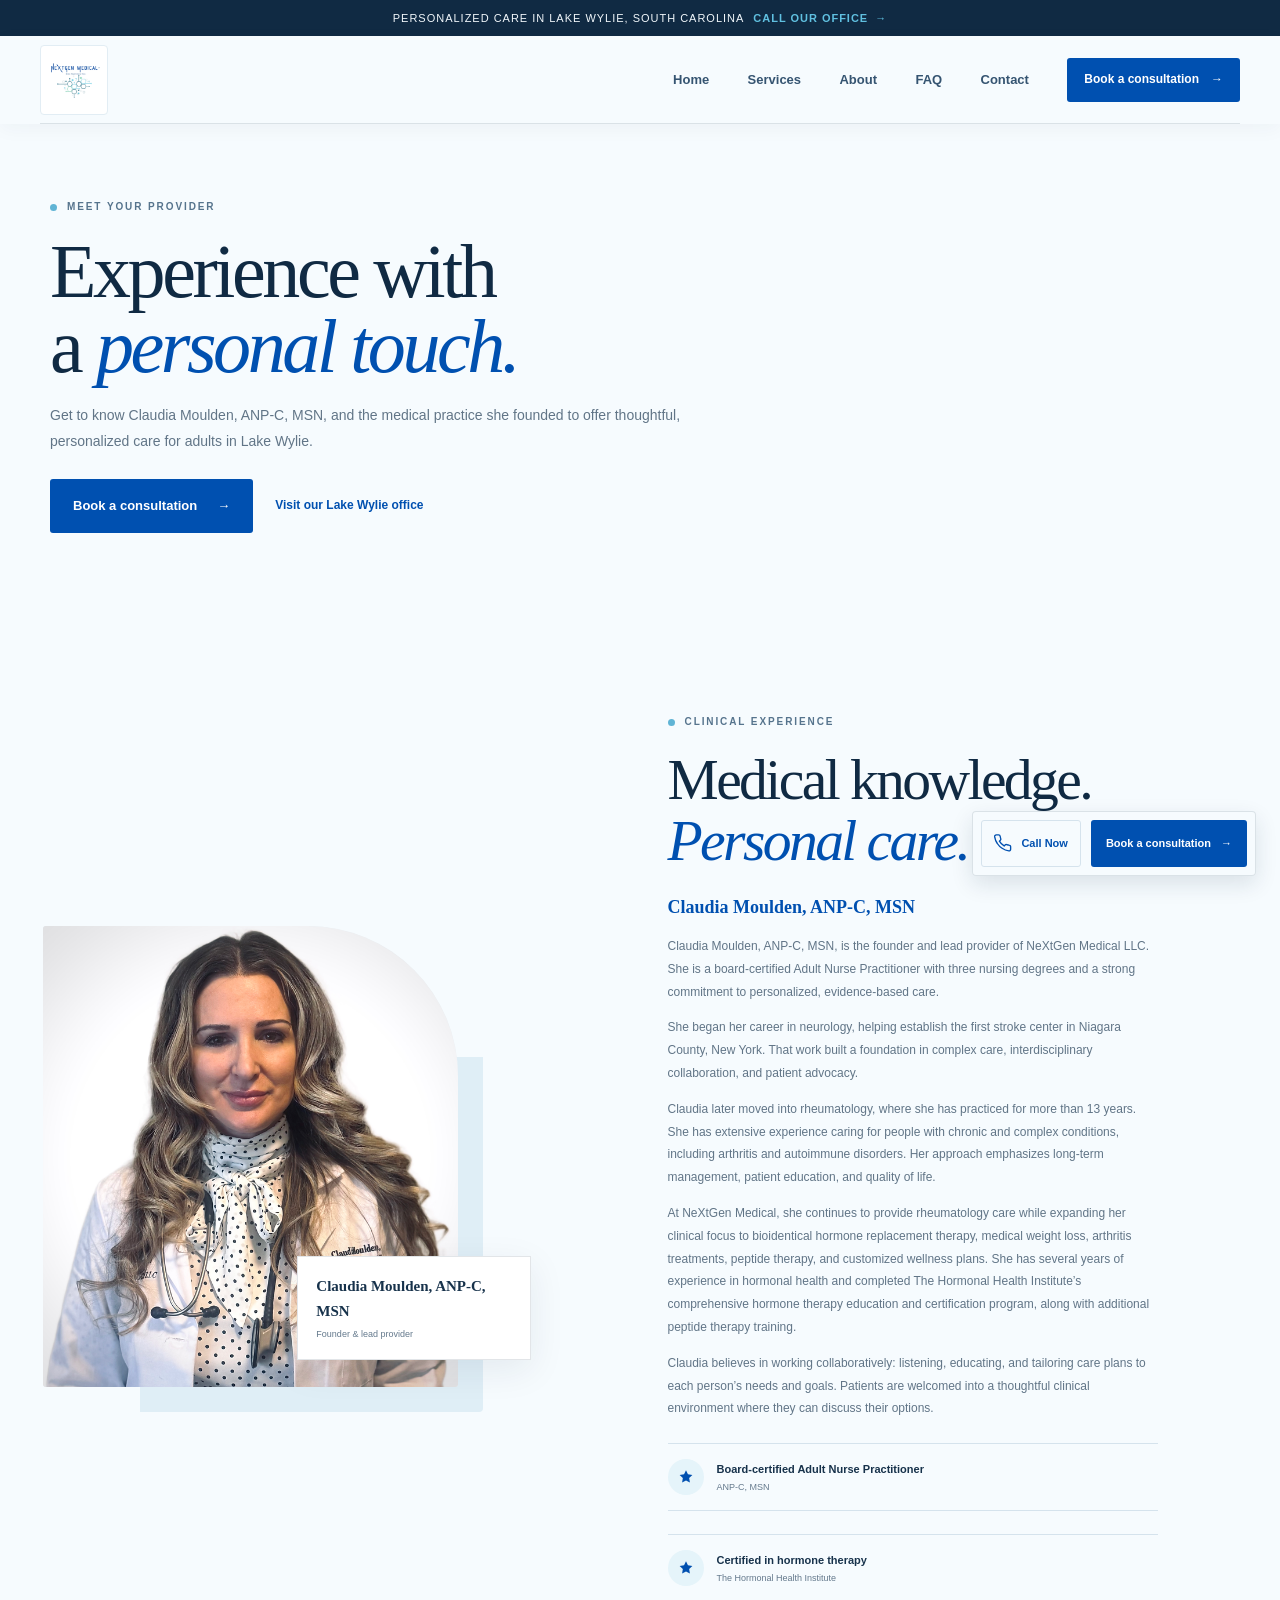
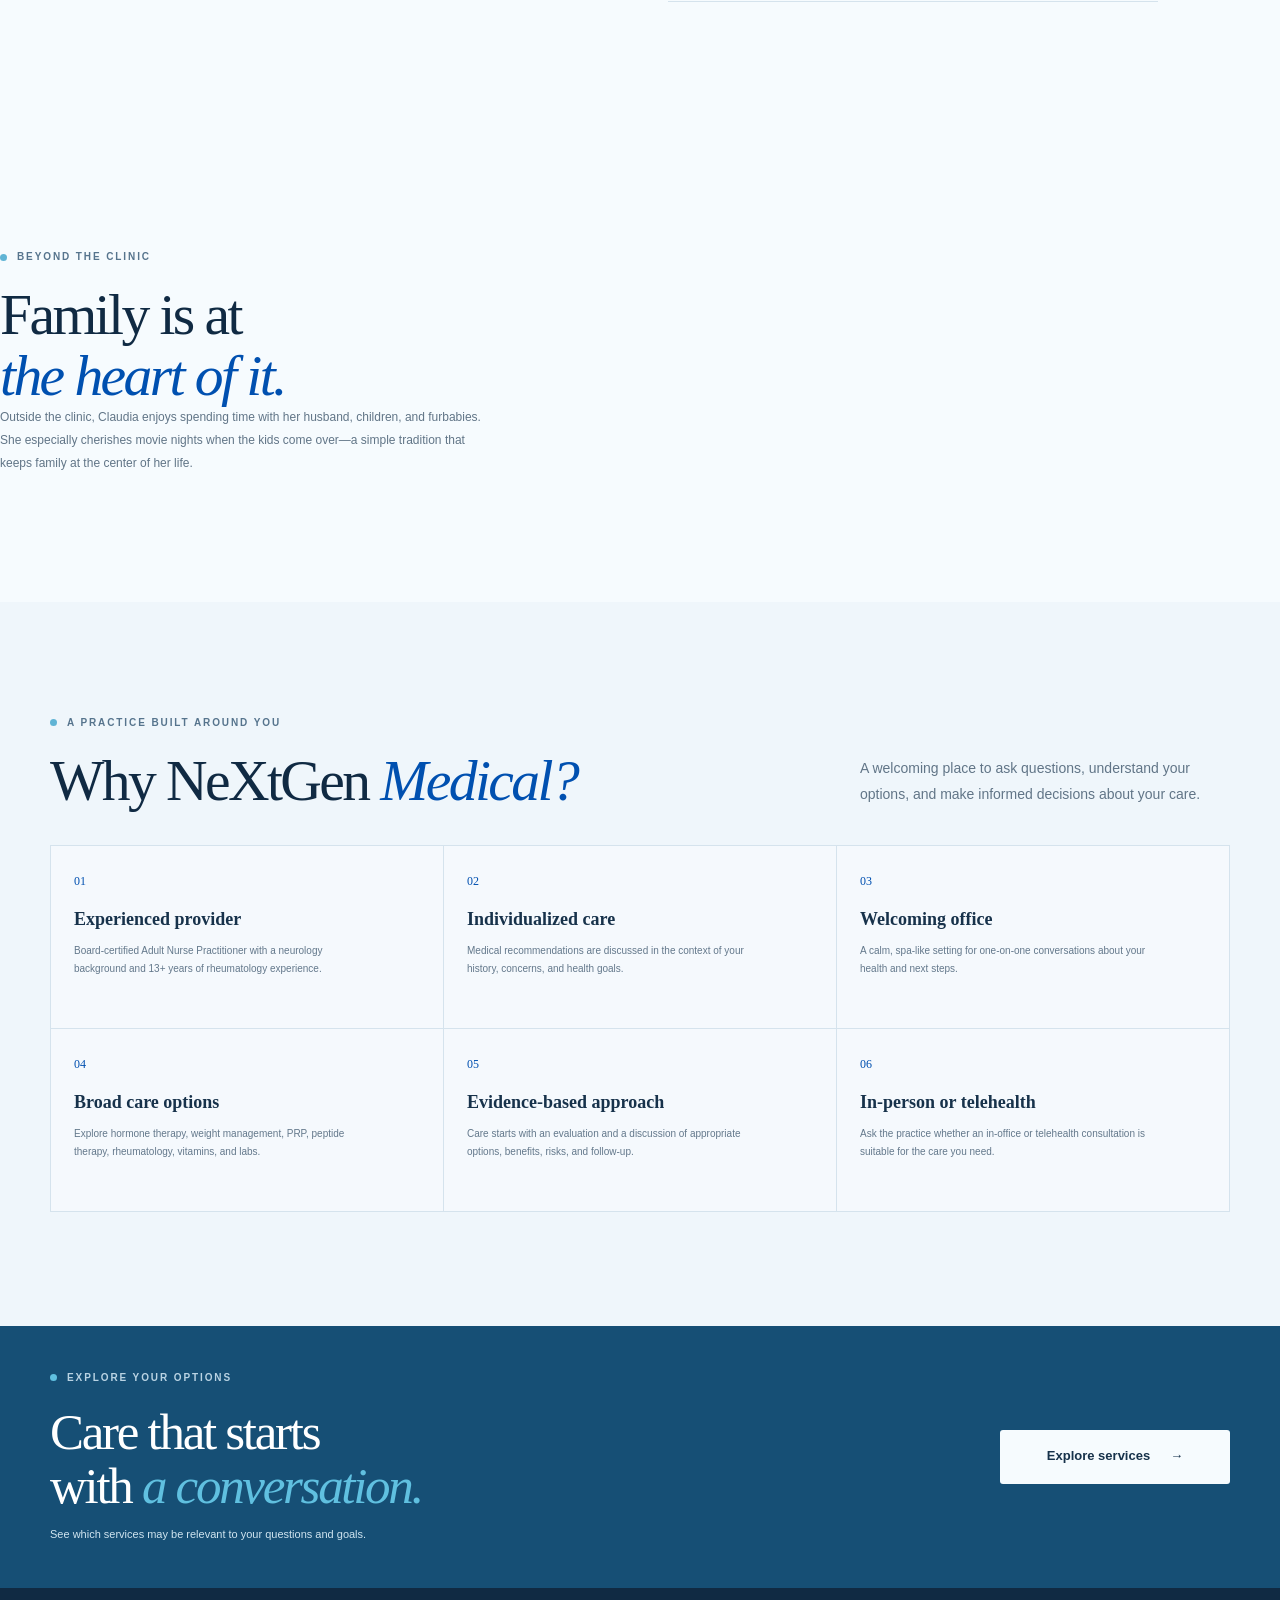
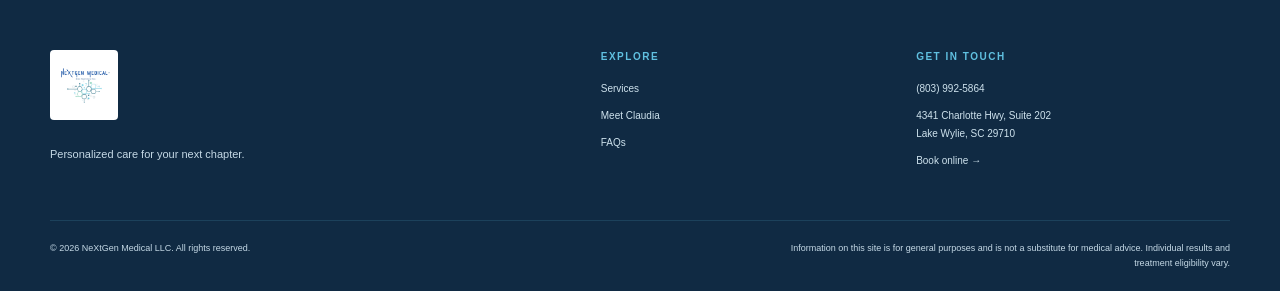
==== about.html @ 43d751d7 "Expand NeXtGen Medical website and local SEO Co-authored-by: Copilot <223556219+Copilot@users.norepl" ====
<!doctype html>
<html lang="en">
  <head>
    <meta charset="utf-8">
    <meta name="viewport" content="width=device-width, initial-scale=1">
    <meta name="theme-color" content="#f6fbfe">
    <meta name="description" content="Meet Claudia Moulden, ANP-C, MSN, board-certified Adult Nurse Practitioner offering personalized medical care in Lake Wylie, SC.">
    <title>About Claudia Moulden, ANP-C, MSN | Lake Wylie, SC</title>
    <link rel="canonical" href="https://www.nextgenmedicalllc.com/about.html">
    <meta property="og:type" content="website">
    <meta property="og:site_name" content="NeXtGen Medical">
    <meta property="og:title" content="About Claudia Moulden, ANP-C, MSN | Lake Wylie, SC">
    <meta property="og:description" content="Meet Claudia Moulden, a board-certified Adult Nurse Practitioner with 13+ years in rheumatology and training in bioidentical hormone replacement and peptide therapy.">
    <meta property="og:url" content="https://www.nextgenmedicalllc.com/about.html">
    <link rel="stylesheet" href="styles.min.css">
    <script src="script.min.js" defer></script>
  </head>
  <body>
    <a class="skip-link" href="#main">Skip to content</a>
    <div class="announcement"><span>Personalized care in Lake Wylie, South Carolina</span><a href="tel:+18039925864">Call our office <span aria-hidden="true">&rarr;</span></a></div>
    <header class="site-header">
      <div class="header-inner">
        <a class="brand" href="index.html" aria-label="NeXtGen Medical home"><img class="brand-mark" src="assets/nextgen-medical-logo.avif" alt="" aria-hidden="true"></a>
        <button class="menu-toggle" type="button" aria-expanded="false" aria-controls="primary-navigation" aria-label="Open navigation menu"><span></span><span></span></button>
        <nav class="site-nav" id="primary-navigation" aria-label="Main navigation">
          <a href="index.html">Home</a><a href="services.html">Services</a><a href="about.html" aria-current="page">About</a><a href="faq.html">FAQ</a><a href="contact.html">Contact</a>
          <a class="button button-small button-dark nav-cta" href="https://d2oe0ra32qx05a.cloudfront.net/?practiceKey=k_1_97990" target="_blank" rel="noopener noreferrer">Book a consultation <span aria-hidden="true">&rarr;</span></a>
        </nav>
      </div>
    </header>
    <main id="main">
      <section class="page-hero section-wrap">
        <p class="eyebrow"><span class="eyebrow-dot"></span> Meet your provider</p>
        <h1>Experience with<br>a <em>personal touch.</em></h1>
        <p>Get to know Claudia Moulden, ANP-C, MSN, and the medical practice she founded to offer thoughtful, personalized care for adults in Lake Wylie.</p>
        <div class="hero-actions">
          <a class="button button-dark" href="https://d2oe0ra32qx05a.cloudfront.net/?practiceKey=k_1_97990" target="_blank" rel="noopener noreferrer">Book a consultation <span aria-hidden="true">&rarr;</span></a>
          <a class="text-link text-link-dark" href="contact.html">Visit our Lake Wylie office</a>
        </div>
      </section>

      <section class="provider about-provider section-pad">
        <div class="provider-photo-wrap">
          <img src="assets/claudia-moulden.avif" alt="Claudia Moulden, ANP-C, MSN, board-certified Adult Nurse Practitioner at NeXtGen Medical" loading="lazy" decoding="async">
          <div class="provider-note"><strong>Claudia Moulden, ANP-C, MSN</strong><small>Founder &amp; lead provider</small></div>
          <span class="provider-blob" aria-hidden="true"></span>
        </div>
        <div class="provider-copy">
          <p class="eyebrow"><span class="eyebrow-dot"></span> Clinical experience</p>
          <h2>Medical knowledge.<br><em>Personal care.</em></h2>
          <p class="provider-name">Claudia Moulden, ANP-C, MSN</p>
          <p>Claudia Moulden, ANP-C, MSN, is the founder and lead provider of NeXtGen Medical LLC. She is a board-certified Adult Nurse Practitioner with three nursing degrees and a strong commitment to personalized, evidence-based care.</p>
          <p>She began her career in neurology, helping establish the first stroke center in Niagara County, New York. That work built a foundation in complex care, interdisciplinary collaboration, and patient advocacy.</p>
          <p>Claudia later moved into rheumatology, where she has practiced for more than 13 years. She has extensive experience caring for people with chronic and complex conditions, including arthritis and autoimmune disorders. Her approach emphasizes long-term management, patient education, and quality of life.</p>
          <p>At NeXtGen Medical, she continues to provide rheumatology care while expanding her clinical focus to bioidentical hormone replacement therapy, medical weight loss, arthritis treatments, peptide therapy, and customized wellness plans. She has several years of experience in hormonal health and completed The Hormonal Health Institute’s comprehensive hormone therapy education and certification program, along with additional peptide therapy training.</p>
          <p>Claudia believes in working collaboratively: listening, educating, and tailoring care plans to each person’s needs and goals. Patients are welcomed into a thoughtful clinical environment where they can discuss their options.</p>
          <div class="credential">
            <span class="credential-icon" aria-hidden="true"><svg viewBox="0 0 24 24" fill="none"><path d="m12 3 2.6 5.3 5.9.9-4.3 4.2 1 5.9-5.2-2.8-5.2 2.8 1-5.9-4.3-4.2 5.9-.9L12 3Z" /></svg></span>
            <span><strong>Board-certified Adult Nurse Practitioner</strong><small>ANP-C, MSN</small></span>
          </div>
          <div class="credential">
            <span class="credential-icon" aria-hidden="true"><svg viewBox="0 0 24 24" fill="none"><path d="m12 3 2.6 5.3 5.9.9-4.3 4.2 1 5.9-5.2-2.8-5.2 2.8 1-5.9-4.3-4.2 5.9-.9L12 3Z" /></svg></span>
            <span><strong>Certified in hormone therapy</strong><small>The Hormonal Health Institute</small></span>
          </div>
        </div>
      </section>

      <section class="provider about-provider section-pad">
        <div class="provider-copy">
          <p class="eyebrow"><span class="eyebrow-dot"></span> Beyond the clinic</p>
          <h2>Family is at<br><em>the heart of it.</em></h2>
          <p>Outside the clinic, Claudia enjoys spending time with her husband, children, and furbabies. She especially cherishes movie nights when the kids come over—a simple tradition that keeps family at the center of her life.</p>
        </div>
      </section>

      <section class="why section-pad">
        <div class="section-wrap">
          <div class="section-heading">
            <div><p class="eyebrow"><span class="eyebrow-dot"></span> A practice built around you</p><h2>Why NeXtGen <em>Medical?</em></h2></div>
            <p class="section-lead">A welcoming place to ask questions, understand your options, and make informed decisions about your care.</p>
          </div>
          <div class="why-grid">
            <article class="why-card"><span class="why-number">01</span><h3>Experienced provider</h3><p>Board-certified Adult Nurse Practitioner with a neurology background and 13+ years of rheumatology experience.</p></article>
            <article class="why-card"><span class="why-number">02</span><h3>Individualized care</h3><p>Medical recommendations are discussed in the context of your history, concerns, and health goals.</p></article>
            <article class="why-card"><span class="why-number">03</span><h3>Welcoming office</h3><p>A calm, spa-like setting for one-on-one conversations about your health and next steps.</p></article>
            <article class="why-card"><span class="why-number">04</span><h3>Broad care options</h3><p>Explore hormone therapy, weight management, PRP, peptide therapy, rheumatology, vitamins, and labs.</p></article>
            <article class="why-card"><span class="why-number">05</span><h3>Evidence-based approach</h3><p>Care starts with an evaluation and a discussion of appropriate options, benefits, risks, and follow-up.</p></article>
            <article class="why-card"><span class="why-number">06</span><h3>In-person or telehealth</h3><p>Ask the practice whether an in-office or telehealth consultation is suitable for the care you need.</p></article>
          </div>
        </div>
      </section>

      <section class="service-next">
        <div class="section-wrap service-next-inner">
          <div><p class="eyebrow eyebrow-light"><span class="eyebrow-dot"></span> Explore your options</p><h2>Care that starts<br>with <em>a conversation.</em></h2><p>See which services may be relevant to your questions and goals.</p></div>
          <a class="button button-light" href="services.html">Explore services <span aria-hidden="true">&rarr;</span></a>
        </div>
      </section>
    </main>
    <footer class="site-footer">
      <div class="section-wrap footer-main">
        <div class="footer-brand"><a class="brand brand-light" href="index.html" aria-label="NeXtGen Medical home"><img class="brand-mark" src="assets/nextgen-medical-logo.avif" alt="" aria-hidden="true"></a><p>Personalized care for your next chapter.</p></div>
        <div class="footer-column"><h2>Explore</h2><a href="services.html">Services</a><a href="about.html">Meet Claudia</a><a href="faq.html">FAQs</a></div>
        <div class="footer-column"><h2>Get in touch</h2><a href="tel:+18039925864">(803) 992-5864</a><a href="contact.html">4341 Charlotte Hwy, Suite 202<br>Lake Wylie, SC 29710</a><a href="https://d2oe0ra32qx05a.cloudfront.net/?practiceKey=k_1_97990" target="_blank" rel="noopener noreferrer">Book online <span aria-hidden="true">&rarr;</span></a></div>
      </div>
      <div class="section-wrap footer-bottom"><p>&copy; <span id="current-year">2026</span> NeXtGen Medical LLC. All rights reserved.</p><p>Information on this site is for general purposes and is not a substitute for medical advice. Individual results and treatment eligibility vary.</p></div>
    </footer>
    <div class="mobile-booking" aria-label="Quick contact"><a class="mobile-call" href="tel:+18039925864" aria-label="Call NeXtGen Medical"><svg viewBox="0 0 24 24" fill="none" aria-hidden="true"><path d="M21 16.4v3a2 2 0 0 1-2.2 2A19.8 19.8 0 0 1 10.2 18a19.5 19.5 0 0 1-6-6 19.8 19.8 0 0 1-3.4-8.6A2 2 0 0 1 2.8 1.2h3a2 2 0 0 1 2 1.7c.1 1 .4 2 .7 2.9a2 2 0 0 1-.5 2.1L6.8 9.1a16 16 0 0 0 6 6l1.2-1.2a2 2 0 0 1 2.1-.5c.9.3 1.9.6 2.9.7a2 2 0 0 1 2 2.3Z" /></svg></a><a class="button button-dark" href="https://d2oe0ra32qx05a.cloudfront.net/?practiceKey=k_1_97990" target="_blank" rel="noopener noreferrer">Book a consultation <span aria-hidden="true">&rarr;</span></a></div>
  </body>
</html>
---- styles.min.css ----
:root{color-scheme:light;--ink:#17324b;--ink-deep:#102a43;--muted:#617587;--brand-blue:#0050b0;--brand-aqua:#60c0e0;--cream:#f6fbfe;--cream-deep:#eaf5fa;--white:#fff;--line:#d5e3ed;--serif:"Iowan Old Style","Palatino Linotype","Book Antiqua",Georgia,serif;--sans:"Avenir Next",Avenir,"Segoe UI",sans-serif;--content:1180px;}*{box-sizing:border-box;}html{scroll-behavior:smooth;scroll-padding-top:108px;}body{margin:0;background:var(--cream);color:var(--ink);font-family:var(--sans);font-size:16px;line-height:1.65;-webkit-font-smoothing:antialiased;}body,button,a{-webkit-tap-highlight-color:transparent;}img,svg{display:block;}img{max-width:100%;}a{color:inherit;text-decoration:none;}button,a{touch-action:manipulation;}a:focus-visible,button:focus-visible,summary:focus-visible{outline:3px solid #0050b0;outline-offset:4px;}.skip-link{position:fixed;z-index:20;top:10px;left:10px;transform:translateY(-150%);border-radius:4px;padding:10px 14px;background:var(--white);color:var(--ink);font-weight:700;}.skip-link:focus{transform:translateY(0);}.section-wrap{width:min(var(--content),calc(100% - 80px));margin-inline:auto;}.section-pad{padding-block:114px;}.announcement{display:flex;min-height:36px;align-items:center;justify-content:center;gap:9px;background:var(--ink-deep);color:#f1f7fb;font-size:11px;font-weight:500;letter-spacing:0.09em;text-transform:uppercase;}.announcement a{color:var(--brand-aqua);font-weight:700;}.announcement a span{margin-left:3px;}.site-header{position:sticky;top:0;z-index:10;background:var(--cream);box-shadow:0 5px 18px rgba(16,42,67,0.04);}.header-inner{display:flex;width:min(1320px,calc(100% - 80px));min-height:88px;align-items:center;justify-content:space-between;margin-inline:auto;border-bottom:1px solid rgba(16,42,67,0.12);}.brand{display:inline-flex;align-items:center;gap:10px;flex-shrink:0;}.brand-mark{width:68px;height:70px;flex:0 0 auto;border:1px solid #e2edf4;border-radius:4px;padding:3px;background:#fff;object-fit:contain;}.site-nav{display:flex;align-items:center;gap:clamp(20px,3vw,42px);color:#355471;font-size:13px;font-weight:600;}.site-nav>a:not(.button){transition:color 160ms ease;}.site-nav>a:not(.button):hover,.footer-column a:hover{color:#007bb9;}.menu-toggle{display:none;}.button{display:inline-flex;min-height:54px;align-items:center;justify-content:center;gap:20px;border:1px solid transparent;border-radius:3px;padding:13px 22px;font-family:var(--sans);font-size:13px;font-weight:700;line-height:1.3;transition:background 170ms ease,color 170ms ease,transform 170ms ease;}.button:hover{transform:translateY(-2px);}.button-dark{background:var(--brand-blue);color:var(--white);}.button-dark:hover{background:var(--ink-deep);}.button-outline{border-color:#c6dce9;background:transparent;color:var(--ink);}.button-outline:hover{border-color:var(--brand-blue);background:#e5f4fa;}.button-small{min-height:44px;gap:12px;padding:10px 16px;font-size:12px;}.button-light{background:var(--cream);color:var(--ink);}.button-light:hover{background:var(--brand-aqua);}.hero{display:grid;min-height:625px;grid-template-columns:1fr 0.92fr;align-items:center;gap:6%;padding-block:64px 85px;}.hero-copy{padding-top:12px;}.eyebrow{display:flex;align-items:center;gap:10px;margin:0 0 20px;color:#56748d;font-size:10px;font-weight:700;letter-spacing:0.19em;line-height:1.4;text-transform:uppercase;}.eyebrow-dot{width:7px;height:7px;border-radius:50%;background:#60b4d5;}h1,h2,h3,p{margin-top:0;}h1,h2{margin-bottom:0;color:var(--ink-deep);font-family:var(--serif);font-weight:400;letter-spacing:-0.045em;}h1{font-size:clamp(54px,6vw,78px);line-height:0.99;}h1 em,h2 em{color:var(--brand-blue);font-weight:400;}.hero-intro{max-width:460px;margin:25px 0 28px;color:#617587;font-size:15px;line-height:1.85;}.hero-actions{display:flex;align-items:center;gap:22px;flex-wrap:wrap;}.text-link{display:inline-flex;align-items:center;gap:8px;color:#56748d;font-size:12px;font-weight:700;}.text-link:hover{color:#007bb9;}.hero-proof{display:flex;align-items:center;gap:13px;margin-top:42px;}.proof-avatars{display:flex;padding-left:2px;}.avatar{display:grid;width:31px;height:31px;place-items:center;border:2px solid var(--cream);border-radius:50%;margin-left:-5px;color:white;font-family:var(--serif);font-size:12px;font-weight:700;}.avatar-one{background:#0050a0;}.avatar-two{background:#60b4d5;}.avatar-three{background:#153b60;}.hero-proof p{margin:0;color:#64798c;font-size:10px;line-height:1.6;}.proof-check{display:grid;width:32px;height:32px;place-items:center;border-radius:50%;background:#e4f2f8;color:var(--brand-blue);font-size:17px;font-weight:700;}.hero-proof strong{color:var(--ink);font-size:11px;}.local-visit{border-block:1px solid var(--line);background:#eef5fa;}.local-visit-inner{display:flex;min-height:130px;align-items:center;justify-content:space-between;gap:24px;padding-block:20px;}.local-visit .eyebrow{margin-bottom:4px;font-size:9px;}.local-visit-title{margin:0;color:var(--ink-deep);font-family:var(--serif);font-size:23px;font-weight:600;letter-spacing:-0.025em;line-height:1.3;}.local-visit-address{margin:3px 0 0;color:var(--muted);font-size:11px;}.local-visit-actions{display:flex;flex-wrap:wrap;gap:24px;}.hero-visual{position:relative;justify-self:end;width:min(100%,490px);margin:0;padding:0 0 23px 22px;}.hero-photo{display:block;width:100%;border:1px solid #d5e3ed;border-radius:8px;aspect-ratio:1.1 / 1;object-fit:cover;object-position:center;box-shadow:0 22px 50px rgba(16,42,67,0.13);}.hero-photo-credit{margin-top:8px;color:#64798c;font-size:9px;line-height:1.5;text-align:right;}.hero-photo-credit a{color:var(--brand-blue);text-decoration:underline;text-underline-offset:2px;}.trust-strip{border-block:1px solid var(--line);background:#f0f7fb;}.trust-inner{display:flex;width:min(1000px,calc(100% - 80px));min-height:108px;align-items:center;justify-content:space-between;gap:28px;margin-inline:auto;}.trust-item{display:flex;align-items:center;gap:13px;}.trust-icon{display:grid;width:39px;height:39px;flex:0 0 39px;place-items:center;border:1px solid #d5e3ed;border-radius:50%;}.trust-icon svg{width:19px;stroke:var(--brand-blue);stroke-linecap:round;stroke-linejoin:round;stroke-width:1.45;}.trust-item strong,.trust-item small{display:block;}.trust-item strong{color:var(--ink);font-family:var(--serif);font-size:15px;font-weight:600;line-height:1.3;}.trust-item small{margin-top:3px;color:#64798c;font-size:10px;}.trust-divider{width:1px;height:39px;background:#d8e4ee;}.section-heading{display:flex;align-items:end;justify-content:space-between;gap:60px;margin-bottom:44px;}h2{font-size:clamp(41px,4.5vw,58px);line-height:1.06;}.section-lead{max-width:370px;margin:0 0 4px;color:var(--muted);font-size:14px;line-height:1.8;}.service-grid{display:grid;grid-template-columns:repeat(4,1fr);border:1px solid var(--line);background:rgba(255,255,255,0.45);}.service-card{display:flex;min-height:284px;flex-direction:column;padding:25px 24px 22px;}.service-card + .service-card{border-left:1px solid var(--line);}.service-card-featured{background:#e5f4fa;}.service-card-top{display:flex;align-items:center;justify-content:space-between;margin-bottom:24px;}.service-icon{display:grid;width:47px;height:47px;place-items:center;border-radius:50%;background:#eef5fa;}.service-icon svg{width:25px;stroke:var(--brand-blue);stroke-linecap:round;stroke-linejoin:round;stroke-width:1.35;}.card-number{color:#91a7b8;font-family:var(--serif);font-size:13px;}.service-card h3,.step h3{margin-bottom:10px;color:var(--ink);font-family:var(--serif);font-size:20px;font-weight:600;letter-spacing:-0.02em;line-height:1.25;}.service-card p{margin-bottom:19px;color:#64798c;font-size:11px;line-height:1.75;}.service-card a{display:inline-flex;align-items:center;gap:8px;margin-top:auto;color:var(--brand-blue);font-size:10px;font-weight:700;}.service-card a:hover{color:#007bb9;}.service-note{margin:15px 0 0;color:#64798c;font-size:10px;}.services-more{display:flex;align-items:center;justify-content:space-between;gap:20px;margin-top:20px;border-top:1px solid var(--line);padding-top:17px;}.services-more p{margin:0;color:var(--muted);font-size:11px;}.vitamin-feature{overflow:hidden;background:#edf5fa;}.vitamin-inner{display:grid;grid-template-columns:1fr 0.9fr;align-items:center;gap:12%;}.vitamin-copy{max-width:490px;}.vitamin-copy>p:not(.eyebrow,.vitamin-disclaimer){margin:20px 0;color:var(--muted);font-size:13px;line-height:1.85;}.vitamin-options{display:flex;flex-wrap:wrap;gap:8px;margin-top:21px;}.vitamin-options span{border:1px solid #d5e3ed;border-radius:2px;padding:7px 11px;background:rgba(255,255,255,0.6);color:var(--brand-blue);font-size:10px;font-weight:700;}.vitamin-disclaimer{margin:13px 0 18px;color:#63788b;font-size:9px;line-height:1.65;}.vitamin-actions,.location-actions{display:flex;align-items:center;gap:18px;flex-wrap:wrap;}.vitamin-visual{position:relative;display:grid;min-height:355px;place-items:center;}.vitamin-circle{position:absolute;display:block;width:min(100%,350px);aspect-ratio:1;border:1px solid #d5e3ed;border-radius:50%;}.vitamin-circle-one{transform:scale(0.83);}.vitamin-circle-two{transform:scale(1.08);}.vitamin-card{position:relative;z-index:1;display:flex;width:224px;min-height:270px;flex-direction:column;align-items:center;justify-content:center;border:1px solid #d8e4ee;background:var(--white);box-shadow:0 18px 45px rgba(16,42,67,0.11);text-align:center;transform:rotate(-4deg);}.vitamin-symbol{display:grid;width:54px;height:54px;place-items:center;border:1px solid #d5e3ed;border-radius:50%;color:#0050b0;font-family:var(--serif);font-size:38px;line-height:1;}.vitamin-card-title{margin-top:18px;color:var(--ink);font-family:var(--serif);font-size:21px;line-height:1.13;}.vitamin-card-note{margin-top:10px;color:#63788b;font-size:9px;letter-spacing:0.08em;text-transform:uppercase;}.vitamin-card-lines{width:38px;height:1px;margin-top:17px;background:#60b4d5;}.vitamin-leaf{position:absolute;z-index:2;width:48px;height:78px;border:1.5px solid #60a9c4;border-radius:100% 0 100% 0;}.vitamin-leaf-one{right:10%;bottom:26px;transform:rotate(28deg);}.vitamin-leaf-two{right:21%;bottom:18px;width:33px;height:57px;transform:rotate(66deg);}.approach{overflow:hidden;position:relative;background:var(--ink-deep);color:#eff6fb;}.approach-inner{display:grid;grid-template-columns:0.95fr 1fr;align-items:center;gap:12%;}.approach-copy{position:relative;z-index:1;}.eyebrow-light{color:#b9d3e3;}.eyebrow-light .eyebrow-dot{background:var(--brand-aqua);}.approach h2,.final-cta h2{color:var(--white);}.approach h2 em,.final-cta h2 em{color:var(--brand-aqua);}.approach-copy>p:not(.eyebrow){max-width:430px;margin:22px 0 28px;color:#c5dce9;font-size:13px;line-height:1.9;}.approach-steps{position:relative;z-index:1;}.step{display:grid;grid-template-columns:45px 1fr;gap:18px;border-bottom:1px solid rgba(210,229,242,0.18);padding:24px 0;}.step:first-child{border-top:1px solid rgba(210,229,242,0.18);}.step-number{color:var(--brand-aqua);font-family:var(--serif);font-size:15px;}.step h3{margin-bottom:6px;color:var(--white);font-size:18px;}.step p{max-width:360px;margin:0;color:#c5dce9;font-size:11px;line-height:1.8;}.approach-orbit{position:absolute;right:-120px;bottom:-280px;width:550px;height:550px;border:1px solid rgba(96,192,224,0.12);border-radius:50%;}.approach-orbit::after,.approach-orbit::before{position:absolute;border:1px solid rgba(96,192,224,0.1);border-radius:50%;content:"";}.approach-orbit::before{inset:38px;}.approach-orbit::after{inset:80px;}.provider{display:grid;grid-template-columns:0.86fr 1fr;align-items:center;gap:11%;}.provider-photo-wrap{position:relative;width:100%;max-width:440px;justify-self:center;padding:0 25px 25px 0;}.provider-photo-wrap img{position:relative;z-index:1;width:100%;aspect-ratio:0.9;border-radius:3px 150px 3px 3px;background:#e9f2f8;object-fit:cover;object-position:center 28%;}.provider-blob{position:absolute;right:0;bottom:0;width:78%;height:73%;border-radius:0 0 4px 0;background:#dfeef6;}.provider-note{position:absolute;z-index:2;right:-48px;bottom:52px;width:234px;border:1px solid rgba(16,42,67,0.12);padding:17px 18px;background:var(--white);box-shadow:0 10px 36px rgba(16,42,67,0.08);}.provider-note strong,.provider-note small{display:block;}.provider-note strong{color:var(--ink);font-family:var(--serif);font-size:15px;font-weight:600;}.provider-note small{margin-top:3px;color:#64798c;font-size:9px;}.provider-copy{max-width:490px;}.why{background:#eff6fb;}.why .section-heading{margin-bottom:34px;}.why-grid{display:grid;grid-template-columns:repeat(3,1fr);border-top:1px solid var(--line);border-left:1px solid var(--line);}.why-card{min-height:183px;border-right:1px solid var(--line);border-bottom:1px solid var(--line);padding:21px 23px;background:rgba(255,255,255,0.34);}.why-number{color:#0050b0;font-family:var(--serif);font-size:12px;}.why-card h3{margin:12px 0 7px;color:var(--ink);font-family:var(--serif);font-size:18px;font-weight:600;}.why-card p{max-width:290px;margin:0;color:#63788b;font-size:10px;line-height:1.8;}.testimonials{background:var(--white);}.awards{background:#edf5fa;}.awards-inner{display:grid;grid-template-columns:0.7fr 1fr;align-items:center;gap:8%;}.awards-copy{max-width:400px;}.awards-copy h2{margin:13px 0;}.awards-copy>p:last-child{margin:0;color:var(--muted);font-size:12px;}.awards-grid{display:grid;grid-template-columns:repeat(3,minmax(0,1fr));align-items:start;gap:18px;}.award-card{display:flex;min-width:0;flex-direction:column;align-items:center;justify-content:flex-start;gap:13px;margin:0;text-align:center;}.award-badge{display:block;width:100%;height:190px;object-fit:contain;}.award-card figcaption{color:var(--ink);font-size:11px;font-weight:700;line-height:1.5;}.testimonial-inner{display:grid;grid-template-columns:0.7fr 1fr;align-items:center;gap:12%;}.testimonial-heading>p:not(.eyebrow){max-width:320px;margin:18px 0 0;color:var(--muted);font-size:11px;line-height:1.8;}.testimonial-card{position:relative;margin:0;border:1px solid var(--line);padding:36px 40px;background:#f6fbfe;}.testimonial-card>p{max-width:620px;margin:0 0 22px;color:var(--ink);font-family:var(--serif);font-size:clamp(22px,2.7vw,31px);line-height:1.38;}.provider-name{margin:22px 0 12px;color:var(--brand-blue);font-family:var(--serif);font-size:18px;font-weight:600;}.provider-copy>p:not(.eyebrow,.provider-name){margin-bottom:13px;color:var(--muted);font-size:12px;line-height:1.9;}.credential{display:flex;align-items:center;gap:13px;margin:23px 0 20px;border-top:1px solid var(--line);border-bottom:1px solid var(--line);padding:15px 0;}.credential-icon{display:grid;width:36px;height:36px;flex:0 0 36px;place-items:center;border-radius:50%;background:#e5f4fa;}.credential-icon svg{width:18px;fill:#0050b0;}.credential strong,.credential small{display:block;}.credential strong{color:var(--ink);font-size:11px;}.credential small{margin-top:2px;color:#64798c;font-size:9px;}.text-link-dark{color:var(--brand-blue);}.pricing{background:#edf5fa;}.pricing-inner{display:grid;grid-template-columns:0.8fr 1fr;align-items:center;gap:12%;}.pricing-copy{max-width:390px;}.pricing-copy>p:not(.eyebrow){margin:22px 0 20px;color:var(--muted);font-size:12px;line-height:1.9;}.price-card{border:1px solid #d5e3ed;padding:29px 32px 25px;background:var(--white);box-shadow:0 12px 38px rgba(16,42,67,0.045);}.price-row{display:flex;align-items:center;justify-content:space-between;gap:16px;}.price-label,.price-detail{display:block;}.price-label{color:var(--ink);font-family:var(--serif);font-size:18px;font-weight:600;}.price-detail{margin-top:3px;color:#63788b;font-size:10px;}.price-amount{color:var(--brand-blue);font-family:var(--serif);font-size:36px;line-height:1;}.price-includes{max-width:440px;margin:10px 0 0;color:#63788b;font-size:10px;line-height:1.75;}.price-rule{height:1px;margin:20px 0;background:var(--line);}.price-footnote{display:flex;align-items:center;gap:10px;margin-top:20px;border-radius:3px;padding:12px;background:#e8f3f9;color:#63788b;font-size:10px;line-height:1.55;}.footnote-icon{flex:0 0 22px;}.footnote-icon svg{width:20px;stroke:var(--brand-blue);stroke-linecap:round;stroke-width:1.5;}.price-cta{width:100%;min-height:48px;margin-top:17px;}.faq{display:grid;grid-template-columns:0.75fr 1fr;align-items:start;gap:13%;}.faq-heading>p:not(.eyebrow){max-width:300px;margin:20px 0 15px;color:var(--muted);font-size:12px;line-height:1.85;}.faq-list{border-top:1px solid var(--line);}.faq-item{border-bottom:1px solid var(--line);}.faq-item summary{position:relative;display:flex;min-height:67px;align-items:center;justify-content:space-between;gap:20px;padding:15px 0;color:var(--ink);cursor:pointer;font-family:var(--serif);font-size:17px;font-weight:600;line-height:1.35;list-style:none;}.faq-item summary::-webkit-details-marker{display:none;}.faq-item summary>span{position:relative;width:23px;height:23px;flex:0 0 23px;border:1px solid #d5e3ed;border-radius:50%;}.faq-item summary>span::before,.faq-item summary>span::after{position:absolute;top:10px;left:6px;width:9px;height:1px;background:var(--brand-blue);content:"";transition:transform 160ms ease;}.faq-item summary>span::after{transform:rotate(90deg);}.faq-item[open] summary>span::after{transform:rotate(0);}.faq-item>p{max-width:540px;margin:-1px 30px 20px 0;color:#63788b;font-size:11px;line-height:1.85;}.faq-item>p a{color:var(--brand-blue);font-weight:700;text-decoration:underline;text-underline-offset:2px;}.faq-category{margin:26px 0 0;border-bottom:1px solid var(--line);padding:0 0 9px;color:#2b6c91;font-family:var(--sans);font-size:9px;font-weight:700;letter-spacing:0.17em;text-transform:uppercase;}.faq-category:first-child{margin-top:0;}.location{background:#eef5fa;}.location-inner{display:grid;grid-template-columns:1fr 0.84fr;align-items:center;gap:12%;}.location-map-wrap{min-height:330px;overflow:hidden;border:1px solid #d8e4ee;background:#e7f2f8;}.location-map{display:block;width:100%;height:330px;border:0;}.location-copy{max-width:500px;}.location-copy>p:not(.eyebrow){margin:19px 0;color:var(--muted);font-size:12px;line-height:1.85;}.location-copy address{margin-bottom:9px;color:#63788b;font-size:12px;font-style:normal;line-height:1.8;}.location-copy address strong{color:var(--ink);font-size:14px;}.location-phone{display:inline-block;margin-bottom:20px;color:var(--brand-blue);font-family:var(--serif);font-size:20px;font-weight:600;}.location-hours{margin:0 0 20px;color:var(--muted);font-size:12px;line-height:1.8;}.location-hours strong{display:block;color:var(--ink);}.location-card{position:relative;display:flex;min-height:330px;flex-direction:column;align-items:flex-start;justify-content:center;overflow:hidden;border:1px solid #d8e4ee;padding:35px;background:linear-gradient(135deg,transparent 48%,rgba(96,192,224,0.08) 49%,transparent 50%),linear-gradient(25deg,transparent 54%,rgba(96,192,224,0.1) 55%,transparent 56%),#e7f2f8;background-size:80px 80px,100px 100px,auto;}.location-pin{display:grid;width:47px;height:47px;place-items:center;border-radius:50%;background:var(--brand-blue);}.location-pin svg{width:24px;stroke:var(--white);stroke-linecap:round;stroke-linejoin:round;stroke-width:1.5;}.location-card-label{margin-top:19px;color:#64798c;font-size:9px;letter-spacing:0.15em;text-transform:uppercase;}.location-card-city{margin-top:2px;color:var(--ink);font-family:var(--serif);font-size:34px;line-height:1.15;}.location-card-state{margin-top:4px;color:var(--brand-blue);font-size:9px;font-weight:700;letter-spacing:0.18em;}.location-card-rule{width:45px;height:1px;margin:17px 0 11px;background:#60b4d5;}.location-card-address{color:#617587;font-family:var(--serif);font-size:15px;line-height:1.55;}.location-card>a{display:inline-flex;gap:7px;margin-top:17px;color:var(--brand-blue);font-size:10px;font-weight:700;}.location-card>a:hover{color:#007bb9;}.page-hero{padding-block:76px 68px;}.page-hero h1,.service-page-hero h1{max-width:790px;font-size:clamp(48px,6.5vw,76px);}.page-hero>p:not(.eyebrow),.service-page-hero>p:not(.eyebrow){max-width:640px;margin:19px 0 24px;color:var(--muted);font-size:14px;line-height:1.85;}.catalog{background:#eef5fa;}.catalog-heading{margin-bottom:32px;}.catalog-heading h2{font-size:clamp(38px,4vw,51px);}.catalog-grid{display:grid;grid-template-columns:repeat(3,1fr);border-top:1px solid var(--line);border-left:1px solid var(--line);}.catalog-card{display:flex;min-height:315px;flex-direction:column;border-right:1px solid var(--line);border-bottom:1px solid var(--line);padding:23px;background:rgba(255,255,255,0.56);}.catalog-number{color:#64798c;font-size:9px;font-weight:700;letter-spacing:0.13em;line-height:1.5;}.catalog-card h2{margin:15px 0 8px;font-size:24px;letter-spacing:-0.03em;line-height:1.17;}.catalog-card>p{min-height:42px;margin:0;color:#64798c;font-size:10px;line-height:1.7;}.catalog-card ul{display:grid;gap:5px;margin:15px 0 19px;padding-left:16px;color:#486a85;font-size:10px;line-height:1.5;}.catalog-card li::marker{color:#60b4d5;}.catalog-card .text-link{margin-top:auto;font-size:10px;}.catalog-note{margin:14px 0 0;color:#64798c;font-size:10px;line-height:1.7;}.consult-banner{background:var(--ink-deep);color:var(--white);}.consult-banner-inner{display:flex;min-height:265px;align-items:center;justify-content:space-between;gap:35px;padding-block:48px;}.consult-banner h2{color:var(--white);font-size:clamp(36px,4vw,49px);}.consult-banner h2 em{color:var(--brand-aqua);}.consult-banner-inner>div:first-child>p:last-child{margin:12px 0 0;color:#bed9e8;font-size:12px;}.consult-banner-inner>div:last-child{display:flex;min-width:300px;flex-direction:column;align-items:flex-start;gap:15px;}.consult-price{color:var(--brand-aqua);font-family:var(--serif);font-size:34px;line-height:1;}.consult-price small{margin-left:7px;color:#d0e2ed;font-family:var(--sans);font-size:10px;}.service-page-hero{padding-block:48px 68px;}.breadcrumb{display:inline-flex;margin-bottom:31px;color:#56748d;font-size:11px;font-weight:700;}.breadcrumb:hover{color:#007bb9;}.service-page-hero .eyebrow{margin-bottom:14px;}.service-page-hero>p:not(.eyebrow){max-width:670px;margin-bottom:24px;}.care-detail{background:#eef5fa;}.care-detail-grid{display:grid;grid-template-columns:1fr 300px;align-items:start;gap:10%;}.care-main{max-width:700px;}.care-section{border-top:1px solid #d8e4ee;padding:26px 0;}.care-section:first-child{border-top:0;padding-top:0;}.care-section .eyebrow{margin-bottom:10px;color:#2b6c91;font-size:8px;}.care-section h2{margin-bottom:12px;font-size:clamp(28px,3vw,38px);}.care-section>p:not(.eyebrow){margin:0;color:#63788b;font-size:12px;line-height:1.9;}.care-aside{position:sticky;top:28px;display:flex;flex-direction:column;align-items:flex-start;border:1px solid #d8e4ee;padding:25px;background:var(--white);box-shadow:0 10px 35px rgba(16,42,67,0.05);}.aside-label{color:#63788b;font-size:9px;font-weight:700;letter-spacing:0.16em;}.aside-price{margin-top:7px;color:var(--brand-blue);font-family:var(--serif);font-size:56px;font-weight:400;line-height:1.1;}.aside-description{margin:4px 0 19px;color:#63788b;font-size:11px;line-height:1.6;}.care-aside .button{width:100%;gap:8px;padding-inline:12px;font-size:11px;}.aside-phone{align-self:center;margin-top:15px;color:var(--brand-blue);font-size:10px;font-weight:700;}.aside-phone:hover{text-decoration:underline;}.care-aside>p{margin:19px 0 0;border-top:1px solid var(--line);padding-top:13px;color:#64798c;font-size:9px;line-height:1.7;}.injection-list{display:grid;grid-template-columns:1fr 1fr;gap:10px;margin-top:19px;}.injection-list article{border:1px solid #d5e3ed;padding:14px;background:rgba(255,255,255,0.55);}.injection-list h3{margin:0 0 5px;color:var(--ink);font-family:var(--serif);font-size:16px;}.injection-list p{margin:0;color:#63788b;font-size:9px;line-height:1.7;}.peptide-list{display:grid;grid-template-columns:repeat(2,minmax(0,1fr));gap:8px;margin:19px 0;padding:0;list-style:none;}.peptide-list li{border:1px solid #d5e3ed;padding:10px 12px;background:rgba(255,255,255,0.6);color:var(--brand-blue);font-size:11px;font-weight:700;}.peptide-details{display:grid;grid-template-columns:repeat(2,minmax(0,1fr));gap:10px;margin-top:20px;}.peptide-detail{border:1px solid #d5e3ed;padding:15px;background:rgba(255,255,255,0.58);}.peptide-detail h3{margin:0 0 7px;color:var(--ink);font-family:var(--serif);font-size:17px;font-weight:600;}.peptide-detail p{margin:0 0 9px;color:#63788b;font-size:10px;line-height:1.75;}.peptide-detail a{display:inline-block;margin:3px 8px 0 0;color:var(--brand-blue);font-size:9px;font-weight:700;line-height:1.5;text-decoration:underline;text-underline-offset:2px;}.peptide-detail a:hover,.peptide-source-note a:hover{color:#007bb9;}.peptide-source-note{margin:17px 0 0;border-left:2px solid #60b4d5;padding:10px 12px;background:rgba(96,192,224,0.7);color:#63788b;font-size:9px;line-height:1.75;}.peptide-source-note a{color:var(--brand-blue);font-weight:700;text-decoration:underline;text-underline-offset:2px;}.service-next{background:#164f75;color:var(--white);}.service-next-inner{display:flex;min-height:255px;align-items:center;justify-content:space-between;gap:30px;padding-block:45px;}.service-next h2{color:var(--white);font-size:clamp(38px,4vw,51px);}.service-next h2 em{color:var(--brand-aqua);}.service-next-inner>div>p:last-child{margin:12px 0 0;color:#d0e5f0;font-size:11px;}.service-next-inner>.button{min-width:230px;}.final-cta{overflow:hidden;position:relative;background:#164f75;color:var(--white);}.final-cta-inner{position:relative;display:flex;min-height:320px;align-items:center;justify-content:space-between;gap:40px;padding-block:66px;}.final-cta h2{font-size:clamp(44px,5vw,62px);}.final-cta-actions{position:relative;z-index:1;display:flex;min-width:270px;flex-direction:column;align-items:flex-start;gap:16px;}.final-phone{color:#d9edf6;font-size:11px;}.final-phone:hover{text-decoration:underline;}.cta-sun{position:absolute;top:-190px;right:8%;width:430px;height:430px;border:1px solid rgba(96,192,224,0.14);border-radius:50%;}.cta-sun::before,.cta-sun::after{position:absolute;border:1px solid rgba(96,192,224,0.12);border-radius:50%;content:"";}.cta-sun::before{inset:31px;}.cta-sun::after{inset:66px;}.site-footer{background:var(--ink-deep);color:#d9eaf5;}.footer-main{display:grid;grid-template-columns:1.5fr 0.75fr 1fr;gap:80px;padding-block:62px 50px;}.brand-light .brand-mark{border-color:rgba(255,255,255,0.3);}.footer-brand>p{margin:17px 0 0;color:#c5d9e6;font-size:11px;}.footer-column{display:flex;flex-direction:column;align-items:flex-start;gap:9px;}.footer-column h2{margin:0 0 8px;color:var(--brand-aqua);font-family:var(--sans);font-size:10px;font-weight:700;letter-spacing:0.15em;line-height:1.3;text-transform:uppercase;}.footer-column a{color:#cee2ed;font-size:10px;line-height:1.8;transition:color 160ms ease;}.footer-bottom{display:flex;justify-content:space-between;gap:36px;border-top:1px solid rgba(96,192,224,0.15);padding-block:20px;color:#c5d9e6;font-size:9px;}.footer-bottom p{margin:0;}.footer-bottom p:last-child{max-width:440px;text-align:right;}.mobile-booking{position:fixed;z-index:12;right:24px;bottom:24px;display:flex;align-items:center;gap:10px;border:1px solid rgba(16,42,67,0.12);border-radius:4px;padding:8px;background:rgba(246,251,254,0.96);box-shadow:0 8px 22px rgba(16,42,67,0.12);backdrop-filter:blur(12px);}.mobile-booking .button{min-height:47px;gap:10px;padding-inline:14px;font-size:11px;}.mobile-call{display:inline-flex;min-height:47px;align-items:center;justify-content:center;gap:8px;border:1px solid #d5e3ed;border-radius:3px;padding-inline:12px;color:var(--brand-blue);font-size:11px;font-weight:700;}.mobile-call svg{width:19px;flex:0 0 19px;stroke:currentColor;stroke-linecap:round;stroke-linejoin:round;stroke-width:1.7;}.mobile-call::after{content:"Call Now";}@media (min-width:1500px){.hero{min-height:690px;}}@media (max-width:1000px){.section-wrap{width:min(100% - 56px,var(--content));}.header-inner{width:calc(100% - 56px);}.site-nav{gap:18px;font-size:12px;}.nav-cta{padding-inline:12px;}.hero{min-height:580px;gap:4%;}.hero-actions{gap:15px;}.hero-actions .button{padding-inline:17px;}.service-card{padding-inline:17px;}.service-card h3{font-size:18px;}.approach-inner{gap:7%;}.provider{gap:8%;}.provider-note{right:-28px;}.pricing-inner,.faq{gap:8%;}.vitamin-inner,.location-inner{gap:8%;}.catalog-card{padding-inline:17px;}.care-detail-grid{grid-template-columns:1fr 270px;gap:6%;}}@media (max-width:760px){html{scroll-padding-top:78px;}body{padding-bottom:74px;}.section-wrap{width:calc(100% - 44px);}.section-pad{padding-block:76px;}.announcement{min-height:34px;gap:7px;font-size:9px;letter-spacing:0.055em;}.header-inner{width:calc(100% - 44px);min-height:75px;}.brand-mark{width:56px;height:58px;}.menu-toggle{display:flex;width:43px;height:43px;flex-direction:column;align-items:center;justify-content:center;gap:6px;border:1px solid #d5e3ed;border-radius:50%;background:transparent;cursor:pointer;}.menu-toggle span{width:17px;height:1.5px;background:var(--ink);transition:transform 160ms ease;}.menu-toggle[aria-expanded="true"] span:first-child{transform:translateY(3.75px) rotate(45deg);}.menu-toggle[aria-expanded="true"] span:last-child{transform:translateY(-3.75px) rotate(-45deg);}.site-nav{position:absolute;top:100%;right:0;left:0;display:none;align-items:stretch;gap:0;border-top:1px solid var(--line);padding:10px 22px 21px;background:var(--cream);box-shadow:0 12px 18px rgba(16,42,67,0.08);}.site-nav.is-open{display:flex;flex-direction:column;}.site-nav>a:not(.button){border-bottom:1px solid var(--line);padding:13px 2px;font-size:13px;}.site-nav .nav-cta{margin-top:17px;}.hero{min-height:initial;grid-template-columns:1fr;gap:0;padding-block:38px;}.hero-copy{padding-top:0;}.eyebrow{margin-bottom:16px;font-size:9px;letter-spacing:0.16em;}h1{font-size:clamp(44px,11.7vw,62px);}.hero-intro{max-width:480px;margin:20px 0 23px;font-size:13px;line-height:1.8;}.hero-actions{align-items:flex-start;gap:13px;flex-wrap:wrap;}.hero-actions .button{min-height:50px;font-size:12px;}.hero-actions .text-link{min-height:42px;padding-inline:4px;}.hero-proof{margin-top:27px;}.local-visit-inner{align-items:flex-start;flex-direction:column;justify-content:center;gap:13px;padding-block:23px;}.local-visit-actions{gap:20px;}.hero-visual{width:100%;justify-self:start;margin-top:25px;padding:0;}.hero-photo{max-height:320px;aspect-ratio:1.18 / 1;}.hero-photo-credit{font-size:8px;}.trust-inner{width:calc(100% - 44px);min-height:0;flex-wrap:wrap;justify-content:flex-start;gap:16px 10px;padding-block:19px;}.trust-item{width:calc(50% - 6px);gap:9px;}.trust-item:last-child{width:100%;}.trust-icon{width:34px;height:34px;flex-basis:34px;}.trust-item strong{font-size:13px;}.trust-item small{font-size:9px;}.trust-divider{display:none;}.section-heading{display:block;margin-bottom:29px;}h2{font-size:clamp(40px,10vw,54px);}.section-lead{max-width:470px;margin-top:17px;font-size:12px;}.service-grid{grid-template-columns:1fr 1fr;}.service-card{min-height:250px;padding:18px 15px 17px;}.service-card + .service-card{border-left:0;}.service-card:nth-child(even){border-left:1px solid var(--line);}.service-card:nth-child(n + 3){border-top:1px solid var(--line);}.service-card-top{margin-bottom:17px;}.service-icon{width:40px;height:40px;}.service-icon svg{width:22px;}.service-card h3{font-size:17px;}.service-card p{font-size:10px;}.service-note{font-size:9px;line-height:1.65;}.vitamin-inner{grid-template-columns:1fr;gap:22px;}.vitamin-copy>p:not(.eyebrow,.vitamin-disclaimer){margin:15px 0;font-size:11px;}.vitamin-visual{min-height:300px;}.vitamin-card{width:195px;min-height:235px;}.vitamin-circle{width:min(100%,300px);}.approach-inner{grid-template-columns:1fr;gap:37px;}.approach-copy>p:not(.eyebrow){margin:17px 0 21px;font-size:12px;}.step{grid-template-columns:34px 1fr;gap:12px;padding:19px 0;}.step h3{font-size:17px;}.provider{grid-template-columns:1fr;gap:43px;}.provider-photo-wrap{width:min(100% - 22px,420px);}.provider-photo-wrap img{aspect-ratio:1.07;object-position:center 25%;}.provider-note{right:-18px;bottom:36px;width:195px;padding:13px;}.provider-note strong{font-size:12px;}.provider-note small{font-size:8px;}.provider-copy>p:not(.eyebrow,.provider-name){font-size:11px;}.why-grid{grid-template-columns:1fr 1fr;}.why-card{min-height:158px;padding:16px 13px;}.why-card h3{font-size:15px;}.why-card p{font-size:9px;}.testimonial-inner{grid-template-columns:1fr;gap:24px;}.awards-inner{grid-template-columns:1fr;gap:25px;}.awards-grid{gap:12px;}.award-badge{height:155px;}.award-card figcaption{font-size:10px;}.testimonial-card{padding:25px 22px;}.testimonial-card>p{font-size:23px;}.credential strong{font-size:10px;}.credential small{font-size:8px;}.pricing-inner{grid-template-columns:1fr;gap:29px;}.pricing-copy{max-width:480px;}.pricing-copy>p:not(.eyebrow){margin:16px 0;font-size:11px;}.price-card{padding:22px 19px 19px;}.price-label{font-size:16px;}.price-detail{font-size:9px;}.price-amount{font-size:31px;}.price-includes{font-size:9px;}.faq{grid-template-columns:1fr;gap:29px;}.faq-heading>p:not(.eyebrow){margin:16px 0 10px;font-size:11px;}.faq-item summary{min-height:62px;font-size:15px;}.faq-category{font-size:8px;}.faq-item>p{font-size:10px;}.location-inner{grid-template-columns:1fr;gap:29px;}.location-copy>p:not(.eyebrow){margin:15px 0;font-size:11px;}.location-card{min-height:270px;padding:26px;}.location-map-wrap,.location-map{min-height:280px;height:280px;}.services-more{align-items:flex-start;flex-direction:column;gap:10px;}.final-cta-inner{min-height:0;flex-direction:column;align-items:flex-start;gap:26px;padding-block:56px;}.final-cta h2{font-size:clamp(43px,11vw,56px);}.final-cta-actions{min-width:0;}.cta-sun{top:-81px;right:-288px;}.footer-main{grid-template-columns:1fr 1fr;gap:35px 24px;padding-block:42px 32px;}.footer-brand{grid-column:1 / -1;}.footer-column{gap:8px;}.footer-column a{font-size:9px;}.page-hero{padding-block:53px 48px;}.page-hero h1,.service-page-hero h1{font-size:clamp(44px,11vw,62px);}.page-hero>p:not(.eyebrow),.service-page-hero>p:not(.eyebrow){margin:15px 0 20px;font-size:12px;}.catalog-heading{margin-bottom:23px;}.catalog-grid{grid-template-columns:1fr 1fr;}.catalog-card{min-height:290px;padding:17px 13px;}.catalog-card h2{font-size:19px;}.catalog-card>p,.catalog-card ul{font-size:9px;}.catalog-number{font-size:7px;letter-spacing:0.08em;}.consult-banner-inner,.service-next-inner{min-height:0;align-items:flex-start;flex-direction:column;gap:24px;padding-block:43px;}.consult-banner-inner>div:last-child{min-width:0;gap:12px;}.service-next-inner>.button{min-width:220px;}.service-page-hero{padding-block:32px 49px;}.breadcrumb{margin-bottom:23px;}.care-detail-grid{grid-template-columns:1fr;gap:25px;}.care-aside{position:static;order:-1;}.care-section{padding-block:21px;}.care-section h2{font-size:30px;}.care-section>p:not(.eyebrow){font-size:11px;}.care-aside{display:grid;grid-template-columns:auto 1fr;align-items:center;column-gap:15px;padding:18px;}.aside-label{grid-column:1 / -1;}.aside-price{grid-column:1;grid-row:2 / 4;font-size:45px;}.aside-description{margin:7px 0;}.care-aside .button,.aside-phone{grid-column:1 / -1;}.aside-phone{justify-self:center;}.care-aside>p{grid-column:1 / -1;}.injection-list{gap:8px;}.peptide-list{gap:6px;}.peptide-list li{padding:8px;font-size:9px;}.peptide-details{grid-template-columns:1fr;gap:8px;}.peptide-detail{padding:13px;}.footer-bottom{flex-direction:column;gap:8px;padding-bottom:14px;}.footer-bottom p:last-child{text-align:left;}.mobile-booking{position:fixed;z-index:12;right:0;bottom:0;left:0;display:flex;align-items:center;gap:10px;border-top:1px solid rgba(16,42,67,0.12);padding:10px 18px calc(10px + env(safe-area-inset-bottom));background:rgba(246,251,254,0.96);box-shadow:0 -8px 22px rgba(16,42,67,0.06);backdrop-filter:blur(12px);}.mobile-booking .button{min-height:47px;flex:1;gap:10px;padding-inline:12px;font-size:11px;}.mobile-call{min-height:47px;flex:0 0 auto;background:var(--white);}}@media (max-width:380px){.section-wrap,.header-inner{width:calc(100% - 36px);}.hero-actions{align-items:flex-start;flex-direction:column;}.hero-actions .text-link{min-height:25px;}.service-card{padding-inline:12px;}.service-card h3{font-size:15px;}.service-card p{font-size:9px;}.why-grid{grid-template-columns:1fr;}.catalog-grid,.injection-list{grid-template-columns:1fr;}.catalog-card{min-height:0;padding:19px 15px;}.catalog-card>p{min-height:0;}.catalog-card ul{margin-block:12px 16px;}.price-row{gap:8px;}.price-label{font-size:14px;}.price-amount{font-size:28px;}}@media (prefers-reduced-motion:reduce){*,*::before,*::after{scroll-behavior:auto !important;transition-duration:0.01ms !important;animation-duration:0.01ms !important;animation-iteration-count:1 !important;}}
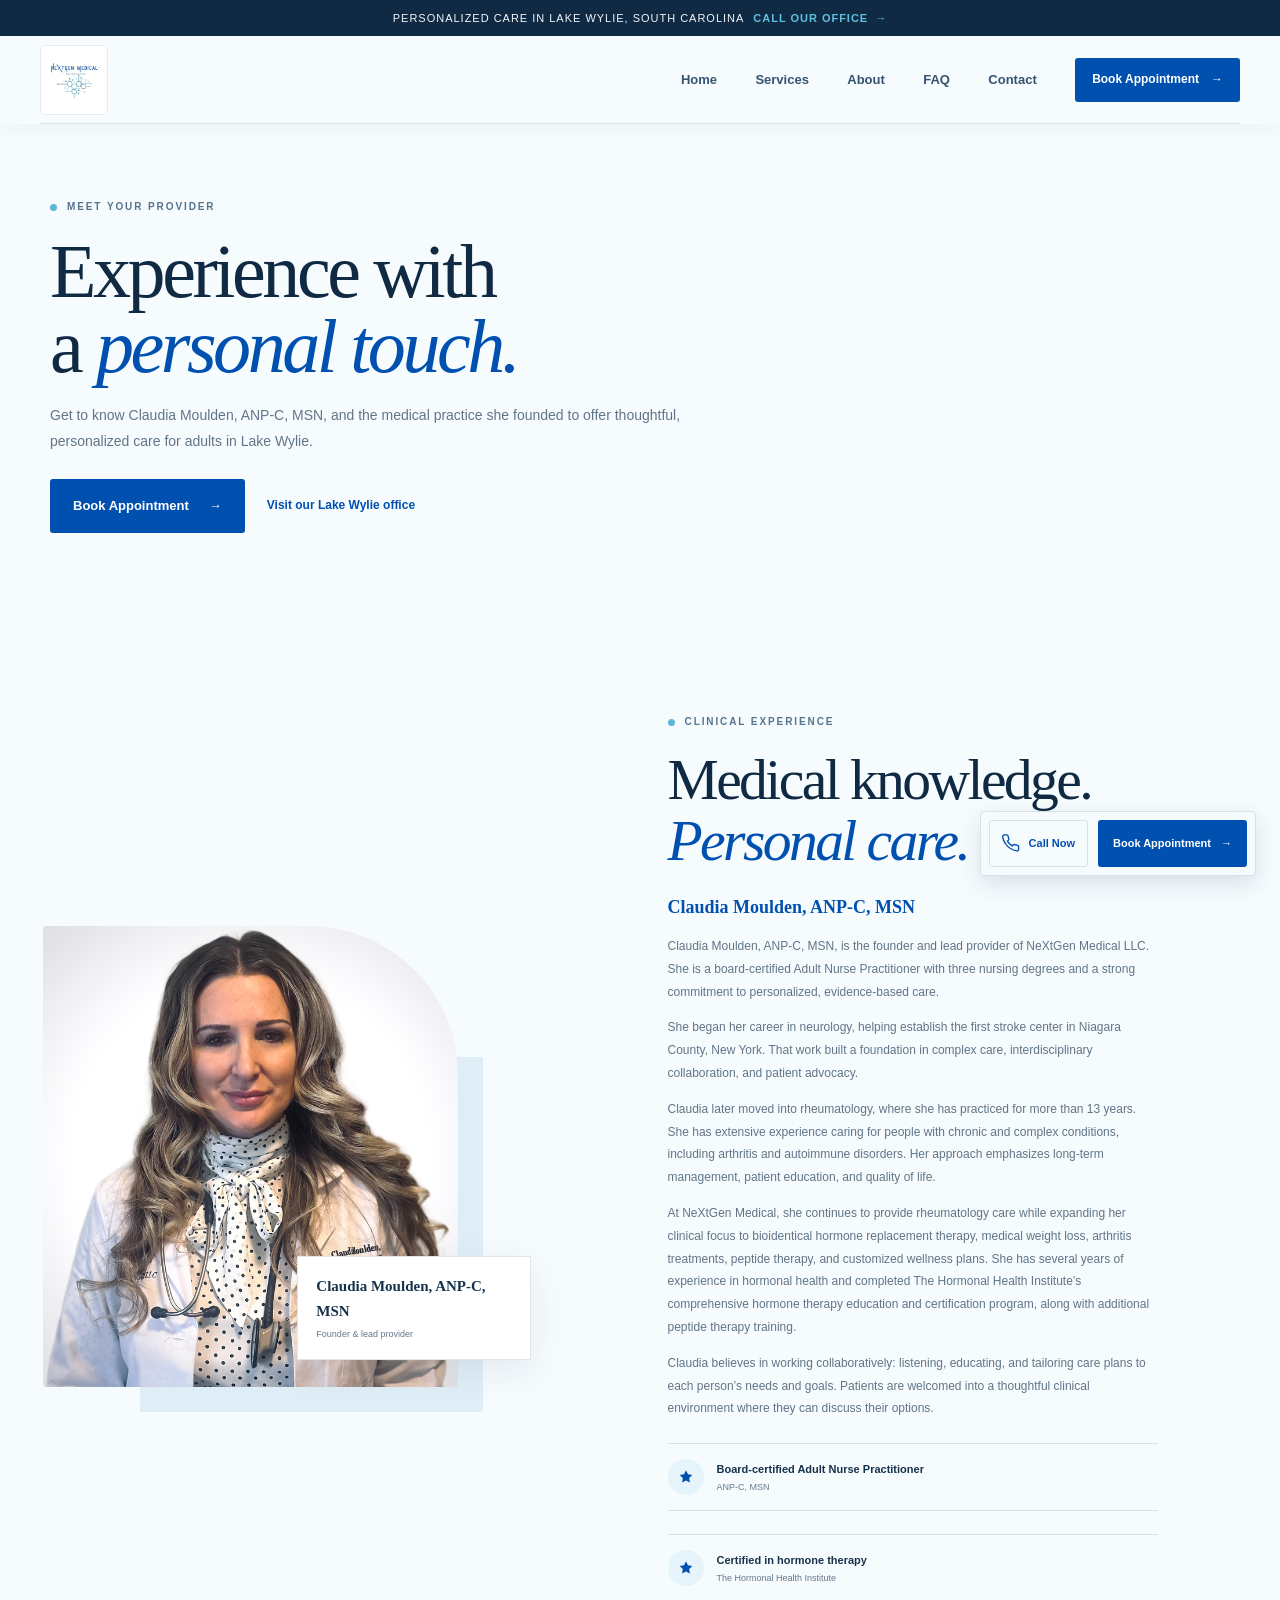
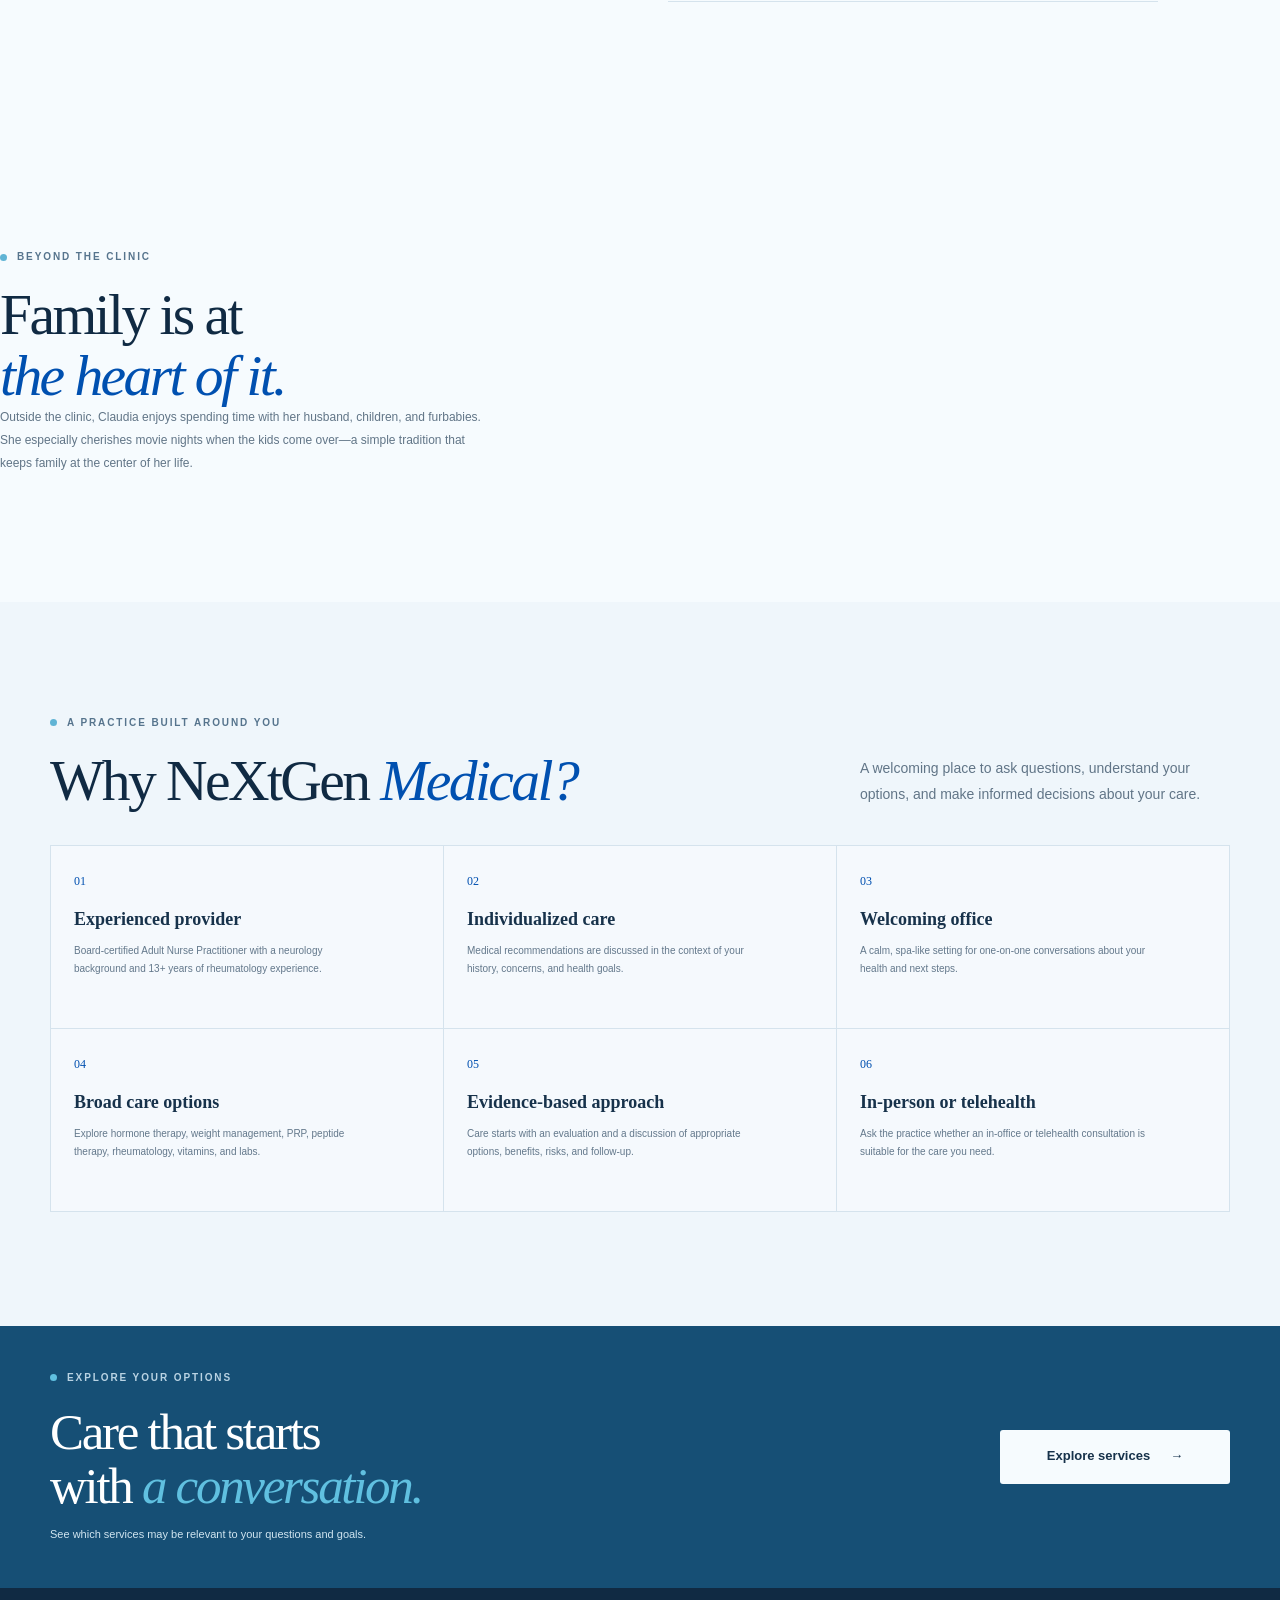
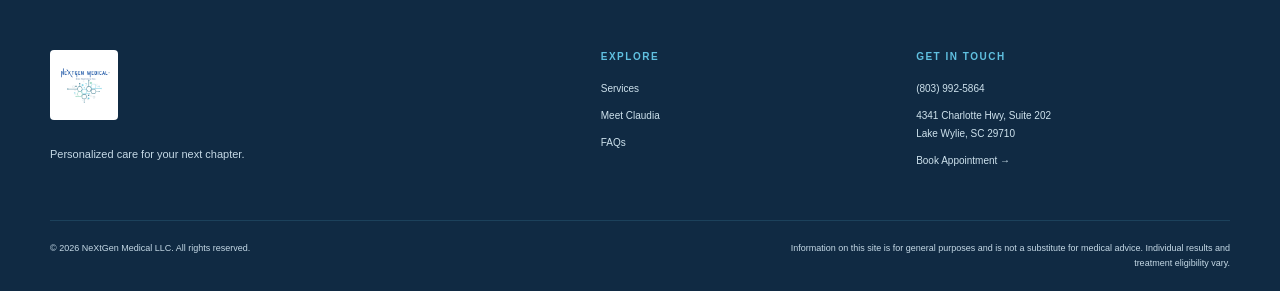
==== commit 6ffd62cd: "Clarify booking and variable appointment pricing Co-authored-by: Copilot <223556219+Copilot@users.no" ====
--- a/about.html
+++ b/about.html
@@ -24,7 +24,7 @@
         <button class="menu-toggle" type="button" aria-expanded="false" aria-controls="primary-navigation" aria-label="Open navigation menu"><span></span><span></span></button>
         <nav class="site-nav" id="primary-navigation" aria-label="Main navigation">
           <a href="index.html">Home</a><a href="services.html">Services</a><a href="about.html" aria-current="page">About</a><a href="faq.html">FAQ</a><a href="contact.html">Contact</a>
-          <a class="button button-small button-dark nav-cta" href="https://d2oe0ra32qx05a.cloudfront.net/?practiceKey=k_1_97990" target="_blank" rel="noopener noreferrer">Book a consultation <span aria-hidden="true">&rarr;</span></a>
+          <a class="button button-small button-dark nav-cta" href="https://d2oe0ra32qx05a.cloudfront.net/?practiceKey=k_1_97990" target="_blank" rel="noopener noreferrer">Book Appointment <span aria-hidden="true">&rarr;</span></a>
         </nav>
       </div>
     </header>
@@ -34,7 +34,7 @@
         <h1>Experience with<br>a <em>personal touch.</em></h1>
         <p>Get to know Claudia Moulden, ANP-C, MSN, and the medical practice she founded to offer thoughtful, personalized care for adults in Lake Wylie.</p>
         <div class="hero-actions">
-          <a class="button button-dark" href="https://d2oe0ra32qx05a.cloudfront.net/?practiceKey=k_1_97990" target="_blank" rel="noopener noreferrer">Book a consultation <span aria-hidden="true">&rarr;</span></a>
+          <a class="button button-dark" href="https://d2oe0ra32qx05a.cloudfront.net/?practiceKey=k_1_97990" target="_blank" rel="noopener noreferrer">Book Appointment <span aria-hidden="true">&rarr;</span></a>
           <a class="text-link text-link-dark" href="contact.html">Visit our Lake Wylie office</a>
         </div>
       </section>
@@ -101,10 +101,10 @@
       <div class="section-wrap footer-main">
         <div class="footer-brand"><a class="brand brand-light" href="index.html" aria-label="NeXtGen Medical home"><img class="brand-mark" src="assets/nextgen-medical-logo.avif" alt="" aria-hidden="true"></a><p>Personalized care for your next chapter.</p></div>
         <div class="footer-column"><h2>Explore</h2><a href="services.html">Services</a><a href="about.html">Meet Claudia</a><a href="faq.html">FAQs</a></div>
-        <div class="footer-column"><h2>Get in touch</h2><a href="tel:+18039925864">(803) 992-5864</a><a href="contact.html">4341 Charlotte Hwy, Suite 202<br>Lake Wylie, SC 29710</a><a href="https://d2oe0ra32qx05a.cloudfront.net/?practiceKey=k_1_97990" target="_blank" rel="noopener noreferrer">Book online <span aria-hidden="true">&rarr;</span></a></div>
+        <div class="footer-column"><h2>Get in touch</h2><a href="tel:+18039925864">(803) 992-5864</a><a href="contact.html">4341 Charlotte Hwy, Suite 202<br>Lake Wylie, SC 29710</a><a href="https://d2oe0ra32qx05a.cloudfront.net/?practiceKey=k_1_97990" target="_blank" rel="noopener noreferrer">Book Appointment <span aria-hidden="true">&rarr;</span></a></div>
       </div>
       <div class="section-wrap footer-bottom"><p>&copy; <span id="current-year">2026</span> NeXtGen Medical LLC. All rights reserved.</p><p>Information on this site is for general purposes and is not a substitute for medical advice. Individual results and treatment eligibility vary.</p></div>
     </footer>
-    <div class="mobile-booking" aria-label="Quick contact"><a class="mobile-call" href="tel:+18039925864" aria-label="Call NeXtGen Medical"><svg viewBox="0 0 24 24" fill="none" aria-hidden="true"><path d="M21 16.4v3a2 2 0 0 1-2.2 2A19.8 19.8 0 0 1 10.2 18a19.5 19.5 0 0 1-6-6 19.8 19.8 0 0 1-3.4-8.6A2 2 0 0 1 2.8 1.2h3a2 2 0 0 1 2 1.7c.1 1 .4 2 .7 2.9a2 2 0 0 1-.5 2.1L6.8 9.1a16 16 0 0 0 6 6l1.2-1.2a2 2 0 0 1 2.1-.5c.9.3 1.9.6 2.9.7a2 2 0 0 1 2 2.3Z" /></svg></a><a class="button button-dark" href="https://d2oe0ra32qx05a.cloudfront.net/?practiceKey=k_1_97990" target="_blank" rel="noopener noreferrer">Book a consultation <span aria-hidden="true">&rarr;</span></a></div>
+    <div class="mobile-booking" aria-label="Quick contact"><a class="mobile-call" href="tel:+18039925864" aria-label="Call NeXtGen Medical"><svg viewBox="0 0 24 24" fill="none" aria-hidden="true"><path d="M21 16.4v3a2 2 0 0 1-2.2 2A19.8 19.8 0 0 1 10.2 18a19.5 19.5 0 0 1-6-6 19.8 19.8 0 0 1-3.4-8.6A2 2 0 0 1 2.8 1.2h3a2 2 0 0 1 2 1.7c.1 1 .4 2 .7 2.9a2 2 0 0 1-.5 2.1L6.8 9.1a16 16 0 0 0 6 6l1.2-1.2a2 2 0 0 1 2.1-.5c.9.3 1.9.6 2.9.7a2 2 0 0 1 2 2.3Z" /></svg></a><a class="button button-dark" href="https://d2oe0ra32qx05a.cloudfront.net/?practiceKey=k_1_97990" target="_blank" rel="noopener noreferrer">Book Appointment <span aria-hidden="true">&rarr;</span></a></div>
   </body>
 </html>
--- a/styles.min.css
+++ b/styles.min.css
@@ -1 +1 @@
-:root{color-scheme:light;--ink:#17324b;--ink-deep:#102a43;--muted:#617587;--brand-blue:#0050b0;--brand-aqua:#60c0e0;--cream:#f6fbfe;--cream-deep:#eaf5fa;--white:#fff;--line:#d5e3ed;--serif:"Iowan Old Style","Palatino Linotype","Book Antiqua",Georgia,serif;--sans:"Avenir Next",Avenir,"Segoe UI",sans-serif;--content:1180px;}*{box-sizing:border-box;}html{scroll-behavior:smooth;scroll-padding-top:108px;}body{margin:0;background:var(--cream);color:var(--ink);font-family:var(--sans);font-size:16px;line-height:1.65;-webkit-font-smoothing:antialiased;}body,button,a{-webkit-tap-highlight-color:transparent;}img,svg{display:block;}img{max-width:100%;}a{color:inherit;text-decoration:none;}button,a{touch-action:manipulation;}a:focus-visible,button:focus-visible,summary:focus-visible{outline:3px solid #0050b0;outline-offset:4px;}.skip-link{position:fixed;z-index:20;top:10px;left:10px;transform:translateY(-150%);border-radius:4px;padding:10px 14px;background:var(--white);color:var(--ink);font-weight:700;}.skip-link:focus{transform:translateY(0);}.section-wrap{width:min(var(--content),calc(100% - 80px));margin-inline:auto;}.section-pad{padding-block:114px;}.announcement{display:flex;min-height:36px;align-items:center;justify-content:center;gap:9px;background:var(--ink-deep);color:#f1f7fb;font-size:11px;font-weight:500;letter-spacing:0.09em;text-transform:uppercase;}.announcement a{color:var(--brand-aqua);font-weight:700;}.announcement a span{margin-left:3px;}.site-header{position:sticky;top:0;z-index:10;background:var(--cream);box-shadow:0 5px 18px rgba(16,42,67,0.04);}.header-inner{display:flex;width:min(1320px,calc(100% - 80px));min-height:88px;align-items:center;justify-content:space-between;margin-inline:auto;border-bottom:1px solid rgba(16,42,67,0.12);}.brand{display:inline-flex;align-items:center;gap:10px;flex-shrink:0;}.brand-mark{width:68px;height:70px;flex:0 0 auto;border:1px solid #e2edf4;border-radius:4px;padding:3px;background:#fff;object-fit:contain;}.site-nav{display:flex;align-items:center;gap:clamp(20px,3vw,42px);color:#355471;font-size:13px;font-weight:600;}.site-nav>a:not(.button){transition:color 160ms ease;}.site-nav>a:not(.button):hover,.footer-column a:hover{color:#007bb9;}.menu-toggle{display:none;}.button{display:inline-flex;min-height:54px;align-items:center;justify-content:center;gap:20px;border:1px solid transparent;border-radius:3px;padding:13px 22px;font-family:var(--sans);font-size:13px;font-weight:700;line-height:1.3;transition:background 170ms ease,color 170ms ease,transform 170ms ease;}.button:hover{transform:translateY(-2px);}.button-dark{background:var(--brand-blue);color:var(--white);}.button-dark:hover{background:var(--ink-deep);}.button-outline{border-color:#c6dce9;background:transparent;color:var(--ink);}.button-outline:hover{border-color:var(--brand-blue);background:#e5f4fa;}.button-small{min-height:44px;gap:12px;padding:10px 16px;font-size:12px;}.button-light{background:var(--cream);color:var(--ink);}.button-light:hover{background:var(--brand-aqua);}.hero{display:grid;min-height:625px;grid-template-columns:1fr 0.92fr;align-items:center;gap:6%;padding-block:64px 85px;}.hero-copy{padding-top:12px;}.eyebrow{display:flex;align-items:center;gap:10px;margin:0 0 20px;color:#56748d;font-size:10px;font-weight:700;letter-spacing:0.19em;line-height:1.4;text-transform:uppercase;}.eyebrow-dot{width:7px;height:7px;border-radius:50%;background:#60b4d5;}h1,h2,h3,p{margin-top:0;}h1,h2{margin-bottom:0;color:var(--ink-deep);font-family:var(--serif);font-weight:400;letter-spacing:-0.045em;}h1{font-size:clamp(54px,6vw,78px);line-height:0.99;}h1 em,h2 em{color:var(--brand-blue);font-weight:400;}.hero-intro{max-width:460px;margin:25px 0 28px;color:#617587;font-size:15px;line-height:1.85;}.hero-actions{display:flex;align-items:center;gap:22px;flex-wrap:wrap;}.text-link{display:inline-flex;align-items:center;gap:8px;color:#56748d;font-size:12px;font-weight:700;}.text-link:hover{color:#007bb9;}.hero-proof{display:flex;align-items:center;gap:13px;margin-top:42px;}.proof-avatars{display:flex;padding-left:2px;}.avatar{display:grid;width:31px;height:31px;place-items:center;border:2px solid var(--cream);border-radius:50%;margin-left:-5px;color:white;font-family:var(--serif);font-size:12px;font-weight:700;}.avatar-one{background:#0050a0;}.avatar-two{background:#60b4d5;}.avatar-three{background:#153b60;}.hero-proof p{margin:0;color:#64798c;font-size:10px;line-height:1.6;}.proof-check{display:grid;width:32px;height:32px;place-items:center;border-radius:50%;background:#e4f2f8;color:var(--brand-blue);font-size:17px;font-weight:700;}.hero-proof strong{color:var(--ink);font-size:11px;}.local-visit{border-block:1px solid var(--line);background:#eef5fa;}.local-visit-inner{display:flex;min-height:130px;align-items:center;justify-content:space-between;gap:24px;padding-block:20px;}.local-visit .eyebrow{margin-bottom:4px;font-size:9px;}.local-visit-title{margin:0;color:var(--ink-deep);font-family:var(--serif);font-size:23px;font-weight:600;letter-spacing:-0.025em;line-height:1.3;}.local-visit-address{margin:3px 0 0;color:var(--muted);font-size:11px;}.local-visit-actions{display:flex;flex-wrap:wrap;gap:24px;}.hero-visual{position:relative;justify-self:end;width:min(100%,490px);margin:0;padding:0 0 23px 22px;}.hero-photo{display:block;width:100%;border:1px solid #d5e3ed;border-radius:8px;aspect-ratio:1.1 / 1;object-fit:cover;object-position:center;box-shadow:0 22px 50px rgba(16,42,67,0.13);}.hero-photo-credit{margin-top:8px;color:#64798c;font-size:9px;line-height:1.5;text-align:right;}.hero-photo-credit a{color:var(--brand-blue);text-decoration:underline;text-underline-offset:2px;}.trust-strip{border-block:1px solid var(--line);background:#f0f7fb;}.trust-inner{display:flex;width:min(1000px,calc(100% - 80px));min-height:108px;align-items:center;justify-content:space-between;gap:28px;margin-inline:auto;}.trust-item{display:flex;align-items:center;gap:13px;}.trust-icon{display:grid;width:39px;height:39px;flex:0 0 39px;place-items:center;border:1px solid #d5e3ed;border-radius:50%;}.trust-icon svg{width:19px;stroke:var(--brand-blue);stroke-linecap:round;stroke-linejoin:round;stroke-width:1.45;}.trust-item strong,.trust-item small{display:block;}.trust-item strong{color:var(--ink);font-family:var(--serif);font-size:15px;font-weight:600;line-height:1.3;}.trust-item small{margin-top:3px;color:#64798c;font-size:10px;}.trust-divider{width:1px;height:39px;background:#d8e4ee;}.section-heading{display:flex;align-items:end;justify-content:space-between;gap:60px;margin-bottom:44px;}h2{font-size:clamp(41px,4.5vw,58px);line-height:1.06;}.section-lead{max-width:370px;margin:0 0 4px;color:var(--muted);font-size:14px;line-height:1.8;}.service-grid{display:grid;grid-template-columns:repeat(4,1fr);border:1px solid var(--line);background:rgba(255,255,255,0.45);}.service-card{display:flex;min-height:284px;flex-direction:column;padding:25px 24px 22px;}.service-card + .service-card{border-left:1px solid var(--line);}.service-card-featured{background:#e5f4fa;}.service-card-top{display:flex;align-items:center;justify-content:space-between;margin-bottom:24px;}.service-icon{display:grid;width:47px;height:47px;place-items:center;border-radius:50%;background:#eef5fa;}.service-icon svg{width:25px;stroke:var(--brand-blue);stroke-linecap:round;stroke-linejoin:round;stroke-width:1.35;}.card-number{color:#91a7b8;font-family:var(--serif);font-size:13px;}.service-card h3,.step h3{margin-bottom:10px;color:var(--ink);font-family:var(--serif);font-size:20px;font-weight:600;letter-spacing:-0.02em;line-height:1.25;}.service-card p{margin-bottom:19px;color:#64798c;font-size:11px;line-height:1.75;}.service-card a{display:inline-flex;align-items:center;gap:8px;margin-top:auto;color:var(--brand-blue);font-size:10px;font-weight:700;}.service-card a:hover{color:#007bb9;}.service-note{margin:15px 0 0;color:#64798c;font-size:10px;}.services-more{display:flex;align-items:center;justify-content:space-between;gap:20px;margin-top:20px;border-top:1px solid var(--line);padding-top:17px;}.services-more p{margin:0;color:var(--muted);font-size:11px;}.vitamin-feature{overflow:hidden;background:#edf5fa;}.vitamin-inner{display:grid;grid-template-columns:1fr 0.9fr;align-items:center;gap:12%;}.vitamin-copy{max-width:490px;}.vitamin-copy>p:not(.eyebrow,.vitamin-disclaimer){margin:20px 0;color:var(--muted);font-size:13px;line-height:1.85;}.vitamin-options{display:flex;flex-wrap:wrap;gap:8px;margin-top:21px;}.vitamin-options span{border:1px solid #d5e3ed;border-radius:2px;padding:7px 11px;background:rgba(255,255,255,0.6);color:var(--brand-blue);font-size:10px;font-weight:700;}.vitamin-disclaimer{margin:13px 0 18px;color:#63788b;font-size:9px;line-height:1.65;}.vitamin-actions,.location-actions{display:flex;align-items:center;gap:18px;flex-wrap:wrap;}.vitamin-visual{position:relative;display:grid;min-height:355px;place-items:center;}.vitamin-circle{position:absolute;display:block;width:min(100%,350px);aspect-ratio:1;border:1px solid #d5e3ed;border-radius:50%;}.vitamin-circle-one{transform:scale(0.83);}.vitamin-circle-two{transform:scale(1.08);}.vitamin-card{position:relative;z-index:1;display:flex;width:224px;min-height:270px;flex-direction:column;align-items:center;justify-content:center;border:1px solid #d8e4ee;background:var(--white);box-shadow:0 18px 45px rgba(16,42,67,0.11);text-align:center;transform:rotate(-4deg);}.vitamin-symbol{display:grid;width:54px;height:54px;place-items:center;border:1px solid #d5e3ed;border-radius:50%;color:#0050b0;font-family:var(--serif);font-size:38px;line-height:1;}.vitamin-card-title{margin-top:18px;color:var(--ink);font-family:var(--serif);font-size:21px;line-height:1.13;}.vitamin-card-note{margin-top:10px;color:#63788b;font-size:9px;letter-spacing:0.08em;text-transform:uppercase;}.vitamin-card-lines{width:38px;height:1px;margin-top:17px;background:#60b4d5;}.vitamin-leaf{position:absolute;z-index:2;width:48px;height:78px;border:1.5px solid #60a9c4;border-radius:100% 0 100% 0;}.vitamin-leaf-one{right:10%;bottom:26px;transform:rotate(28deg);}.vitamin-leaf-two{right:21%;bottom:18px;width:33px;height:57px;transform:rotate(66deg);}.approach{overflow:hidden;position:relative;background:var(--ink-deep);color:#eff6fb;}.approach-inner{display:grid;grid-template-columns:0.95fr 1fr;align-items:center;gap:12%;}.approach-copy{position:relative;z-index:1;}.eyebrow-light{color:#b9d3e3;}.eyebrow-light .eyebrow-dot{background:var(--brand-aqua);}.approach h2,.final-cta h2{color:var(--white);}.approach h2 em,.final-cta h2 em{color:var(--brand-aqua);}.approach-copy>p:not(.eyebrow){max-width:430px;margin:22px 0 28px;color:#c5dce9;font-size:13px;line-height:1.9;}.approach-steps{position:relative;z-index:1;}.step{display:grid;grid-template-columns:45px 1fr;gap:18px;border-bottom:1px solid rgba(210,229,242,0.18);padding:24px 0;}.step:first-child{border-top:1px solid rgba(210,229,242,0.18);}.step-number{color:var(--brand-aqua);font-family:var(--serif);font-size:15px;}.step h3{margin-bottom:6px;color:var(--white);font-size:18px;}.step p{max-width:360px;margin:0;color:#c5dce9;font-size:11px;line-height:1.8;}.approach-orbit{position:absolute;right:-120px;bottom:-280px;width:550px;height:550px;border:1px solid rgba(96,192,224,0.12);border-radius:50%;}.approach-orbit::after,.approach-orbit::before{position:absolute;border:1px solid rgba(96,192,224,0.1);border-radius:50%;content:"";}.approach-orbit::before{inset:38px;}.approach-orbit::after{inset:80px;}.provider{display:grid;grid-template-columns:0.86fr 1fr;align-items:center;gap:11%;}.provider-photo-wrap{position:relative;width:100%;max-width:440px;justify-self:center;padding:0 25px 25px 0;}.provider-photo-wrap img{position:relative;z-index:1;width:100%;aspect-ratio:0.9;border-radius:3px 150px 3px 3px;background:#e9f2f8;object-fit:cover;object-position:center 28%;}.provider-blob{position:absolute;right:0;bottom:0;width:78%;height:73%;border-radius:0 0 4px 0;background:#dfeef6;}.provider-note{position:absolute;z-index:2;right:-48px;bottom:52px;width:234px;border:1px solid rgba(16,42,67,0.12);padding:17px 18px;background:var(--white);box-shadow:0 10px 36px rgba(16,42,67,0.08);}.provider-note strong,.provider-note small{display:block;}.provider-note strong{color:var(--ink);font-family:var(--serif);font-size:15px;font-weight:600;}.provider-note small{margin-top:3px;color:#64798c;font-size:9px;}.provider-copy{max-width:490px;}.why{background:#eff6fb;}.why .section-heading{margin-bottom:34px;}.why-grid{display:grid;grid-template-columns:repeat(3,1fr);border-top:1px solid var(--line);border-left:1px solid var(--line);}.why-card{min-height:183px;border-right:1px solid var(--line);border-bottom:1px solid var(--line);padding:21px 23px;background:rgba(255,255,255,0.34);}.why-number{color:#0050b0;font-family:var(--serif);font-size:12px;}.why-card h3{margin:12px 0 7px;color:var(--ink);font-family:var(--serif);font-size:18px;font-weight:600;}.why-card p{max-width:290px;margin:0;color:#63788b;font-size:10px;line-height:1.8;}.testimonials{background:var(--white);}.awards{background:#edf5fa;}.awards-inner{display:grid;grid-template-columns:0.7fr 1fr;align-items:center;gap:8%;}.awards-copy{max-width:400px;}.awards-copy h2{margin:13px 0;}.awards-copy>p:last-child{margin:0;color:var(--muted);font-size:12px;}.awards-grid{display:grid;grid-template-columns:repeat(3,minmax(0,1fr));align-items:start;gap:18px;}.award-card{display:flex;min-width:0;flex-direction:column;align-items:center;justify-content:flex-start;gap:13px;margin:0;text-align:center;}.award-badge{display:block;width:100%;height:190px;object-fit:contain;}.award-card figcaption{color:var(--ink);font-size:11px;font-weight:700;line-height:1.5;}.testimonial-inner{display:grid;grid-template-columns:0.7fr 1fr;align-items:center;gap:12%;}.testimonial-heading>p:not(.eyebrow){max-width:320px;margin:18px 0 0;color:var(--muted);font-size:11px;line-height:1.8;}.testimonial-card{position:relative;margin:0;border:1px solid var(--line);padding:36px 40px;background:#f6fbfe;}.testimonial-card>p{max-width:620px;margin:0 0 22px;color:var(--ink);font-family:var(--serif);font-size:clamp(22px,2.7vw,31px);line-height:1.38;}.provider-name{margin:22px 0 12px;color:var(--brand-blue);font-family:var(--serif);font-size:18px;font-weight:600;}.provider-copy>p:not(.eyebrow,.provider-name){margin-bottom:13px;color:var(--muted);font-size:12px;line-height:1.9;}.credential{display:flex;align-items:center;gap:13px;margin:23px 0 20px;border-top:1px solid var(--line);border-bottom:1px solid var(--line);padding:15px 0;}.credential-icon{display:grid;width:36px;height:36px;flex:0 0 36px;place-items:center;border-radius:50%;background:#e5f4fa;}.credential-icon svg{width:18px;fill:#0050b0;}.credential strong,.credential small{display:block;}.credential strong{color:var(--ink);font-size:11px;}.credential small{margin-top:2px;color:#64798c;font-size:9px;}.text-link-dark{color:var(--brand-blue);}.pricing{background:#edf5fa;}.pricing-inner{display:grid;grid-template-columns:0.8fr 1fr;align-items:center;gap:12%;}.pricing-copy{max-width:390px;}.pricing-copy>p:not(.eyebrow){margin:22px 0 20px;color:var(--muted);font-size:12px;line-height:1.9;}.price-card{border:1px solid #d5e3ed;padding:29px 32px 25px;background:var(--white);box-shadow:0 12px 38px rgba(16,42,67,0.045);}.price-row{display:flex;align-items:center;justify-content:space-between;gap:16px;}.price-label,.price-detail{display:block;}.price-label{color:var(--ink);font-family:var(--serif);font-size:18px;font-weight:600;}.price-detail{margin-top:3px;color:#63788b;font-size:10px;}.price-amount{color:var(--brand-blue);font-family:var(--serif);font-size:36px;line-height:1;}.price-includes{max-width:440px;margin:10px 0 0;color:#63788b;font-size:10px;line-height:1.75;}.price-rule{height:1px;margin:20px 0;background:var(--line);}.price-footnote{display:flex;align-items:center;gap:10px;margin-top:20px;border-radius:3px;padding:12px;background:#e8f3f9;color:#63788b;font-size:10px;line-height:1.55;}.footnote-icon{flex:0 0 22px;}.footnote-icon svg{width:20px;stroke:var(--brand-blue);stroke-linecap:round;stroke-width:1.5;}.price-cta{width:100%;min-height:48px;margin-top:17px;}.faq{display:grid;grid-template-columns:0.75fr 1fr;align-items:start;gap:13%;}.faq-heading>p:not(.eyebrow){max-width:300px;margin:20px 0 15px;color:var(--muted);font-size:12px;line-height:1.85;}.faq-list{border-top:1px solid var(--line);}.faq-item{border-bottom:1px solid var(--line);}.faq-item summary{position:relative;display:flex;min-height:67px;align-items:center;justify-content:space-between;gap:20px;padding:15px 0;color:var(--ink);cursor:pointer;font-family:var(--serif);font-size:17px;font-weight:600;line-height:1.35;list-style:none;}.faq-item summary::-webkit-details-marker{display:none;}.faq-item summary>span{position:relative;width:23px;height:23px;flex:0 0 23px;border:1px solid #d5e3ed;border-radius:50%;}.faq-item summary>span::before,.faq-item summary>span::after{position:absolute;top:10px;left:6px;width:9px;height:1px;background:var(--brand-blue);content:"";transition:transform 160ms ease;}.faq-item summary>span::after{transform:rotate(90deg);}.faq-item[open] summary>span::after{transform:rotate(0);}.faq-item>p{max-width:540px;margin:-1px 30px 20px 0;color:#63788b;font-size:11px;line-height:1.85;}.faq-item>p a{color:var(--brand-blue);font-weight:700;text-decoration:underline;text-underline-offset:2px;}.faq-category{margin:26px 0 0;border-bottom:1px solid var(--line);padding:0 0 9px;color:#2b6c91;font-family:var(--sans);font-size:9px;font-weight:700;letter-spacing:0.17em;text-transform:uppercase;}.faq-category:first-child{margin-top:0;}.location{background:#eef5fa;}.location-inner{display:grid;grid-template-columns:1fr 0.84fr;align-items:center;gap:12%;}.location-map-wrap{min-height:330px;overflow:hidden;border:1px solid #d8e4ee;background:#e7f2f8;}.location-map{display:block;width:100%;height:330px;border:0;}.location-copy{max-width:500px;}.location-copy>p:not(.eyebrow){margin:19px 0;color:var(--muted);font-size:12px;line-height:1.85;}.location-copy address{margin-bottom:9px;color:#63788b;font-size:12px;font-style:normal;line-height:1.8;}.location-copy address strong{color:var(--ink);font-size:14px;}.location-phone{display:inline-block;margin-bottom:20px;color:var(--brand-blue);font-family:var(--serif);font-size:20px;font-weight:600;}.location-hours{margin:0 0 20px;color:var(--muted);font-size:12px;line-height:1.8;}.location-hours strong{display:block;color:var(--ink);}.location-card{position:relative;display:flex;min-height:330px;flex-direction:column;align-items:flex-start;justify-content:center;overflow:hidden;border:1px solid #d8e4ee;padding:35px;background:linear-gradient(135deg,transparent 48%,rgba(96,192,224,0.08) 49%,transparent 50%),linear-gradient(25deg,transparent 54%,rgba(96,192,224,0.1) 55%,transparent 56%),#e7f2f8;background-size:80px 80px,100px 100px,auto;}.location-pin{display:grid;width:47px;height:47px;place-items:center;border-radius:50%;background:var(--brand-blue);}.location-pin svg{width:24px;stroke:var(--white);stroke-linecap:round;stroke-linejoin:round;stroke-width:1.5;}.location-card-label{margin-top:19px;color:#64798c;font-size:9px;letter-spacing:0.15em;text-transform:uppercase;}.location-card-city{margin-top:2px;color:var(--ink);font-family:var(--serif);font-size:34px;line-height:1.15;}.location-card-state{margin-top:4px;color:var(--brand-blue);font-size:9px;font-weight:700;letter-spacing:0.18em;}.location-card-rule{width:45px;height:1px;margin:17px 0 11px;background:#60b4d5;}.location-card-address{color:#617587;font-family:var(--serif);font-size:15px;line-height:1.55;}.location-card>a{display:inline-flex;gap:7px;margin-top:17px;color:var(--brand-blue);font-size:10px;font-weight:700;}.location-card>a:hover{color:#007bb9;}.page-hero{padding-block:76px 68px;}.page-hero h1,.service-page-hero h1{max-width:790px;font-size:clamp(48px,6.5vw,76px);}.page-hero>p:not(.eyebrow),.service-page-hero>p:not(.eyebrow){max-width:640px;margin:19px 0 24px;color:var(--muted);font-size:14px;line-height:1.85;}.catalog{background:#eef5fa;}.catalog-heading{margin-bottom:32px;}.catalog-heading h2{font-size:clamp(38px,4vw,51px);}.catalog-grid{display:grid;grid-template-columns:repeat(3,1fr);border-top:1px solid var(--line);border-left:1px solid var(--line);}.catalog-card{display:flex;min-height:315px;flex-direction:column;border-right:1px solid var(--line);border-bottom:1px solid var(--line);padding:23px;background:rgba(255,255,255,0.56);}.catalog-number{color:#64798c;font-size:9px;font-weight:700;letter-spacing:0.13em;line-height:1.5;}.catalog-card h2{margin:15px 0 8px;font-size:24px;letter-spacing:-0.03em;line-height:1.17;}.catalog-card>p{min-height:42px;margin:0;color:#64798c;font-size:10px;line-height:1.7;}.catalog-card ul{display:grid;gap:5px;margin:15px 0 19px;padding-left:16px;color:#486a85;font-size:10px;line-height:1.5;}.catalog-card li::marker{color:#60b4d5;}.catalog-card .text-link{margin-top:auto;font-size:10px;}.catalog-note{margin:14px 0 0;color:#64798c;font-size:10px;line-height:1.7;}.consult-banner{background:var(--ink-deep);color:var(--white);}.consult-banner-inner{display:flex;min-height:265px;align-items:center;justify-content:space-between;gap:35px;padding-block:48px;}.consult-banner h2{color:var(--white);font-size:clamp(36px,4vw,49px);}.consult-banner h2 em{color:var(--brand-aqua);}.consult-banner-inner>div:first-child>p:last-child{margin:12px 0 0;color:#bed9e8;font-size:12px;}.consult-banner-inner>div:last-child{display:flex;min-width:300px;flex-direction:column;align-items:flex-start;gap:15px;}.consult-price{color:var(--brand-aqua);font-family:var(--serif);font-size:34px;line-height:1;}.consult-price small{margin-left:7px;color:#d0e2ed;font-family:var(--sans);font-size:10px;}.service-page-hero{padding-block:48px 68px;}.breadcrumb{display:inline-flex;margin-bottom:31px;color:#56748d;font-size:11px;font-weight:700;}.breadcrumb:hover{color:#007bb9;}.service-page-hero .eyebrow{margin-bottom:14px;}.service-page-hero>p:not(.eyebrow){max-width:670px;margin-bottom:24px;}.care-detail{background:#eef5fa;}.care-detail-grid{display:grid;grid-template-columns:1fr 300px;align-items:start;gap:10%;}.care-main{max-width:700px;}.care-section{border-top:1px solid #d8e4ee;padding:26px 0;}.care-section:first-child{border-top:0;padding-top:0;}.care-section .eyebrow{margin-bottom:10px;color:#2b6c91;font-size:8px;}.care-section h2{margin-bottom:12px;font-size:clamp(28px,3vw,38px);}.care-section>p:not(.eyebrow){margin:0;color:#63788b;font-size:12px;line-height:1.9;}.care-aside{position:sticky;top:28px;display:flex;flex-direction:column;align-items:flex-start;border:1px solid #d8e4ee;padding:25px;background:var(--white);box-shadow:0 10px 35px rgba(16,42,67,0.05);}.aside-label{color:#63788b;font-size:9px;font-weight:700;letter-spacing:0.16em;}.aside-price{margin-top:7px;color:var(--brand-blue);font-family:var(--serif);font-size:56px;font-weight:400;line-height:1.1;}.aside-description{margin:4px 0 19px;color:#63788b;font-size:11px;line-height:1.6;}.care-aside .button{width:100%;gap:8px;padding-inline:12px;font-size:11px;}.aside-phone{align-self:center;margin-top:15px;color:var(--brand-blue);font-size:10px;font-weight:700;}.aside-phone:hover{text-decoration:underline;}.care-aside>p{margin:19px 0 0;border-top:1px solid var(--line);padding-top:13px;color:#64798c;font-size:9px;line-height:1.7;}.injection-list{display:grid;grid-template-columns:1fr 1fr;gap:10px;margin-top:19px;}.injection-list article{border:1px solid #d5e3ed;padding:14px;background:rgba(255,255,255,0.55);}.injection-list h3{margin:0 0 5px;color:var(--ink);font-family:var(--serif);font-size:16px;}.injection-list p{margin:0;color:#63788b;font-size:9px;line-height:1.7;}.peptide-list{display:grid;grid-template-columns:repeat(2,minmax(0,1fr));gap:8px;margin:19px 0;padding:0;list-style:none;}.peptide-list li{border:1px solid #d5e3ed;padding:10px 12px;background:rgba(255,255,255,0.6);color:var(--brand-blue);font-size:11px;font-weight:700;}.peptide-details{display:grid;grid-template-columns:repeat(2,minmax(0,1fr));gap:10px;margin-top:20px;}.peptide-detail{border:1px solid #d5e3ed;padding:15px;background:rgba(255,255,255,0.58);}.peptide-detail h3{margin:0 0 7px;color:var(--ink);font-family:var(--serif);font-size:17px;font-weight:600;}.peptide-detail p{margin:0 0 9px;color:#63788b;font-size:10px;line-height:1.75;}.peptide-detail a{display:inline-block;margin:3px 8px 0 0;color:var(--brand-blue);font-size:9px;font-weight:700;line-height:1.5;text-decoration:underline;text-underline-offset:2px;}.peptide-detail a:hover,.peptide-source-note a:hover{color:#007bb9;}.peptide-source-note{margin:17px 0 0;border-left:2px solid #60b4d5;padding:10px 12px;background:rgba(96,192,224,0.7);color:#63788b;font-size:9px;line-height:1.75;}.peptide-source-note a{color:var(--brand-blue);font-weight:700;text-decoration:underline;text-underline-offset:2px;}.service-next{background:#164f75;color:var(--white);}.service-next-inner{display:flex;min-height:255px;align-items:center;justify-content:space-between;gap:30px;padding-block:45px;}.service-next h2{color:var(--white);font-size:clamp(38px,4vw,51px);}.service-next h2 em{color:var(--brand-aqua);}.service-next-inner>div>p:last-child{margin:12px 0 0;color:#d0e5f0;font-size:11px;}.service-next-inner>.button{min-width:230px;}.final-cta{overflow:hidden;position:relative;background:#164f75;color:var(--white);}.final-cta-inner{position:relative;display:flex;min-height:320px;align-items:center;justify-content:space-between;gap:40px;padding-block:66px;}.final-cta h2{font-size:clamp(44px,5vw,62px);}.final-cta-actions{position:relative;z-index:1;display:flex;min-width:270px;flex-direction:column;align-items:flex-start;gap:16px;}.final-phone{color:#d9edf6;font-size:11px;}.final-phone:hover{text-decoration:underline;}.cta-sun{position:absolute;top:-190px;right:8%;width:430px;height:430px;border:1px solid rgba(96,192,224,0.14);border-radius:50%;}.cta-sun::before,.cta-sun::after{position:absolute;border:1px solid rgba(96,192,224,0.12);border-radius:50%;content:"";}.cta-sun::before{inset:31px;}.cta-sun::after{inset:66px;}.site-footer{background:var(--ink-deep);color:#d9eaf5;}.footer-main{display:grid;grid-template-columns:1.5fr 0.75fr 1fr;gap:80px;padding-block:62px 50px;}.brand-light .brand-mark{border-color:rgba(255,255,255,0.3);}.footer-brand>p{margin:17px 0 0;color:#c5d9e6;font-size:11px;}.footer-column{display:flex;flex-direction:column;align-items:flex-start;gap:9px;}.footer-column h2{margin:0 0 8px;color:var(--brand-aqua);font-family:var(--sans);font-size:10px;font-weight:700;letter-spacing:0.15em;line-height:1.3;text-transform:uppercase;}.footer-column a{color:#cee2ed;font-size:10px;line-height:1.8;transition:color 160ms ease;}.footer-bottom{display:flex;justify-content:space-between;gap:36px;border-top:1px solid rgba(96,192,224,0.15);padding-block:20px;color:#c5d9e6;font-size:9px;}.footer-bottom p{margin:0;}.footer-bottom p:last-child{max-width:440px;text-align:right;}.mobile-booking{position:fixed;z-index:12;right:24px;bottom:24px;display:flex;align-items:center;gap:10px;border:1px solid rgba(16,42,67,0.12);border-radius:4px;padding:8px;background:rgba(246,251,254,0.96);box-shadow:0 8px 22px rgba(16,42,67,0.12);backdrop-filter:blur(12px);}.mobile-booking .button{min-height:47px;gap:10px;padding-inline:14px;font-size:11px;}.mobile-call{display:inline-flex;min-height:47px;align-items:center;justify-content:center;gap:8px;border:1px solid #d5e3ed;border-radius:3px;padding-inline:12px;color:var(--brand-blue);font-size:11px;font-weight:700;}.mobile-call svg{width:19px;flex:0 0 19px;stroke:currentColor;stroke-linecap:round;stroke-linejoin:round;stroke-width:1.7;}.mobile-call::after{content:"Call Now";}@media (min-width:1500px){.hero{min-height:690px;}}@media (max-width:1000px){.section-wrap{width:min(100% - 56px,var(--content));}.header-inner{width:calc(100% - 56px);}.site-nav{gap:18px;font-size:12px;}.nav-cta{padding-inline:12px;}.hero{min-height:580px;gap:4%;}.hero-actions{gap:15px;}.hero-actions .button{padding-inline:17px;}.service-card{padding-inline:17px;}.service-card h3{font-size:18px;}.approach-inner{gap:7%;}.provider{gap:8%;}.provider-note{right:-28px;}.pricing-inner,.faq{gap:8%;}.vitamin-inner,.location-inner{gap:8%;}.catalog-card{padding-inline:17px;}.care-detail-grid{grid-template-columns:1fr 270px;gap:6%;}}@media (max-width:760px){html{scroll-padding-top:78px;}body{padding-bottom:74px;}.section-wrap{width:calc(100% - 44px);}.section-pad{padding-block:76px;}.announcement{min-height:34px;gap:7px;font-size:9px;letter-spacing:0.055em;}.header-inner{width:calc(100% - 44px);min-height:75px;}.brand-mark{width:56px;height:58px;}.menu-toggle{display:flex;width:43px;height:43px;flex-direction:column;align-items:center;justify-content:center;gap:6px;border:1px solid #d5e3ed;border-radius:50%;background:transparent;cursor:pointer;}.menu-toggle span{width:17px;height:1.5px;background:var(--ink);transition:transform 160ms ease;}.menu-toggle[aria-expanded="true"] span:first-child{transform:translateY(3.75px) rotate(45deg);}.menu-toggle[aria-expanded="true"] span:last-child{transform:translateY(-3.75px) rotate(-45deg);}.site-nav{position:absolute;top:100%;right:0;left:0;display:none;align-items:stretch;gap:0;border-top:1px solid var(--line);padding:10px 22px 21px;background:var(--cream);box-shadow:0 12px 18px rgba(16,42,67,0.08);}.site-nav.is-open{display:flex;flex-direction:column;}.site-nav>a:not(.button){border-bottom:1px solid var(--line);padding:13px 2px;font-size:13px;}.site-nav .nav-cta{margin-top:17px;}.hero{min-height:initial;grid-template-columns:1fr;gap:0;padding-block:38px;}.hero-copy{padding-top:0;}.eyebrow{margin-bottom:16px;font-size:9px;letter-spacing:0.16em;}h1{font-size:clamp(44px,11.7vw,62px);}.hero-intro{max-width:480px;margin:20px 0 23px;font-size:13px;line-height:1.8;}.hero-actions{align-items:flex-start;gap:13px;flex-wrap:wrap;}.hero-actions .button{min-height:50px;font-size:12px;}.hero-actions .text-link{min-height:42px;padding-inline:4px;}.hero-proof{margin-top:27px;}.local-visit-inner{align-items:flex-start;flex-direction:column;justify-content:center;gap:13px;padding-block:23px;}.local-visit-actions{gap:20px;}.hero-visual{width:100%;justify-self:start;margin-top:25px;padding:0;}.hero-photo{max-height:320px;aspect-ratio:1.18 / 1;}.hero-photo-credit{font-size:8px;}.trust-inner{width:calc(100% - 44px);min-height:0;flex-wrap:wrap;justify-content:flex-start;gap:16px 10px;padding-block:19px;}.trust-item{width:calc(50% - 6px);gap:9px;}.trust-item:last-child{width:100%;}.trust-icon{width:34px;height:34px;flex-basis:34px;}.trust-item strong{font-size:13px;}.trust-item small{font-size:9px;}.trust-divider{display:none;}.section-heading{display:block;margin-bottom:29px;}h2{font-size:clamp(40px,10vw,54px);}.section-lead{max-width:470px;margin-top:17px;font-size:12px;}.service-grid{grid-template-columns:1fr 1fr;}.service-card{min-height:250px;padding:18px 15px 17px;}.service-card + .service-card{border-left:0;}.service-card:nth-child(even){border-left:1px solid var(--line);}.service-card:nth-child(n + 3){border-top:1px solid var(--line);}.service-card-top{margin-bottom:17px;}.service-icon{width:40px;height:40px;}.service-icon svg{width:22px;}.service-card h3{font-size:17px;}.service-card p{font-size:10px;}.service-note{font-size:9px;line-height:1.65;}.vitamin-inner{grid-template-columns:1fr;gap:22px;}.vitamin-copy>p:not(.eyebrow,.vitamin-disclaimer){margin:15px 0;font-size:11px;}.vitamin-visual{min-height:300px;}.vitamin-card{width:195px;min-height:235px;}.vitamin-circle{width:min(100%,300px);}.approach-inner{grid-template-columns:1fr;gap:37px;}.approach-copy>p:not(.eyebrow){margin:17px 0 21px;font-size:12px;}.step{grid-template-columns:34px 1fr;gap:12px;padding:19px 0;}.step h3{font-size:17px;}.provider{grid-template-columns:1fr;gap:43px;}.provider-photo-wrap{width:min(100% - 22px,420px);}.provider-photo-wrap img{aspect-ratio:1.07;object-position:center 25%;}.provider-note{right:-18px;bottom:36px;width:195px;padding:13px;}.provider-note strong{font-size:12px;}.provider-note small{font-size:8px;}.provider-copy>p:not(.eyebrow,.provider-name){font-size:11px;}.why-grid{grid-template-columns:1fr 1fr;}.why-card{min-height:158px;padding:16px 13px;}.why-card h3{font-size:15px;}.why-card p{font-size:9px;}.testimonial-inner{grid-template-columns:1fr;gap:24px;}.awards-inner{grid-template-columns:1fr;gap:25px;}.awards-grid{gap:12px;}.award-badge{height:155px;}.award-card figcaption{font-size:10px;}.testimonial-card{padding:25px 22px;}.testimonial-card>p{font-size:23px;}.credential strong{font-size:10px;}.credential small{font-size:8px;}.pricing-inner{grid-template-columns:1fr;gap:29px;}.pricing-copy{max-width:480px;}.pricing-copy>p:not(.eyebrow){margin:16px 0;font-size:11px;}.price-card{padding:22px 19px 19px;}.price-label{font-size:16px;}.price-detail{font-size:9px;}.price-amount{font-size:31px;}.price-includes{font-size:9px;}.faq{grid-template-columns:1fr;gap:29px;}.faq-heading>p:not(.eyebrow){margin:16px 0 10px;font-size:11px;}.faq-item summary{min-height:62px;font-size:15px;}.faq-category{font-size:8px;}.faq-item>p{font-size:10px;}.location-inner{grid-template-columns:1fr;gap:29px;}.location-copy>p:not(.eyebrow){margin:15px 0;font-size:11px;}.location-card{min-height:270px;padding:26px;}.location-map-wrap,.location-map{min-height:280px;height:280px;}.services-more{align-items:flex-start;flex-direction:column;gap:10px;}.final-cta-inner{min-height:0;flex-direction:column;align-items:flex-start;gap:26px;padding-block:56px;}.final-cta h2{font-size:clamp(43px,11vw,56px);}.final-cta-actions{min-width:0;}.cta-sun{top:-81px;right:-288px;}.footer-main{grid-template-columns:1fr 1fr;gap:35px 24px;padding-block:42px 32px;}.footer-brand{grid-column:1 / -1;}.footer-column{gap:8px;}.footer-column a{font-size:9px;}.page-hero{padding-block:53px 48px;}.page-hero h1,.service-page-hero h1{font-size:clamp(44px,11vw,62px);}.page-hero>p:not(.eyebrow),.service-page-hero>p:not(.eyebrow){margin:15px 0 20px;font-size:12px;}.catalog-heading{margin-bottom:23px;}.catalog-grid{grid-template-columns:1fr 1fr;}.catalog-card{min-height:290px;padding:17px 13px;}.catalog-card h2{font-size:19px;}.catalog-card>p,.catalog-card ul{font-size:9px;}.catalog-number{font-size:7px;letter-spacing:0.08em;}.consult-banner-inner,.service-next-inner{min-height:0;align-items:flex-start;flex-direction:column;gap:24px;padding-block:43px;}.consult-banner-inner>div:last-child{min-width:0;gap:12px;}.service-next-inner>.button{min-width:220px;}.service-page-hero{padding-block:32px 49px;}.breadcrumb{margin-bottom:23px;}.care-detail-grid{grid-template-columns:1fr;gap:25px;}.care-aside{position:static;order:-1;}.care-section{padding-block:21px;}.care-section h2{font-size:30px;}.care-section>p:not(.eyebrow){font-size:11px;}.care-aside{display:grid;grid-template-columns:auto 1fr;align-items:center;column-gap:15px;padding:18px;}.aside-label{grid-column:1 / -1;}.aside-price{grid-column:1;grid-row:2 / 4;font-size:45px;}.aside-description{margin:7px 0;}.care-aside .button,.aside-phone{grid-column:1 / -1;}.aside-phone{justify-self:center;}.care-aside>p{grid-column:1 / -1;}.injection-list{gap:8px;}.peptide-list{gap:6px;}.peptide-list li{padding:8px;font-size:9px;}.peptide-details{grid-template-columns:1fr;gap:8px;}.peptide-detail{padding:13px;}.footer-bottom{flex-direction:column;gap:8px;padding-bottom:14px;}.footer-bottom p:last-child{text-align:left;}.mobile-booking{position:fixed;z-index:12;right:0;bottom:0;left:0;display:flex;align-items:center;gap:10px;border-top:1px solid rgba(16,42,67,0.12);padding:10px 18px calc(10px + env(safe-area-inset-bottom));background:rgba(246,251,254,0.96);box-shadow:0 -8px 22px rgba(16,42,67,0.06);backdrop-filter:blur(12px);}.mobile-booking .button{min-height:47px;flex:1;gap:10px;padding-inline:12px;font-size:11px;}.mobile-call{min-height:47px;flex:0 0 auto;background:var(--white);}}@media (max-width:380px){.section-wrap,.header-inner{width:calc(100% - 36px);}.hero-actions{align-items:flex-start;flex-direction:column;}.hero-actions .text-link{min-height:25px;}.service-card{padding-inline:12px;}.service-card h3{font-size:15px;}.service-card p{font-size:9px;}.why-grid{grid-template-columns:1fr;}.catalog-grid,.injection-list{grid-template-columns:1fr;}.catalog-card{min-height:0;padding:19px 15px;}.catalog-card>p{min-height:0;}.catalog-card ul{margin-block:12px 16px;}.price-row{gap:8px;}.price-label{font-size:14px;}.price-amount{font-size:28px;}}@media (prefers-reduced-motion:reduce){*,*::before,*::after{scroll-behavior:auto !important;transition-duration:0.01ms !important;animation-duration:0.01ms !important;animation-iteration-count:1 !important;}}+:root{color-scheme:light;--ink:#17324b;--ink-deep:#102a43;--muted:#617587;--brand-blue:#0050b0;--brand-aqua:#60c0e0;--cream:#f6fbfe;--cream-deep:#eaf5fa;--white:#fff;--line:#d5e3ed;--serif:"Iowan Old Style","Palatino Linotype","Book Antiqua",Georgia,serif;--sans:"Avenir Next",Avenir,"Segoe UI",sans-serif;--content:1180px;}*{box-sizing:border-box;}html{scroll-behavior:smooth;scroll-padding-top:108px;}body{margin:0;background:var(--cream);color:var(--ink);font-family:var(--sans);font-size:16px;line-height:1.65;-webkit-font-smoothing:antialiased;}body,button,a{-webkit-tap-highlight-color:transparent;}img,svg{display:block;}img{max-width:100%;}a{color:inherit;text-decoration:none;}button,a{touch-action:manipulation;}a:focus-visible,button:focus-visible,summary:focus-visible{outline:3px solid #0050b0;outline-offset:4px;}.skip-link{position:fixed;z-index:20;top:10px;left:10px;transform:translateY(-150%);border-radius:4px;padding:10px 14px;background:var(--white);color:var(--ink);font-weight:700;}.skip-link:focus{transform:translateY(0);}.section-wrap{width:min(var(--content),calc(100% - 80px));margin-inline:auto;}.section-pad{padding-block:114px;}.announcement{display:flex;min-height:36px;align-items:center;justify-content:center;gap:9px;background:var(--ink-deep);color:#f1f7fb;font-size:11px;font-weight:500;letter-spacing:0.09em;text-transform:uppercase;}.announcement a{color:var(--brand-aqua);font-weight:700;}.announcement a span{margin-left:3px;}.site-header{position:sticky;top:0;z-index:10;background:var(--cream);box-shadow:0 5px 18px rgba(16,42,67,0.04);}.header-inner{display:flex;width:min(1320px,calc(100% - 80px));min-height:88px;align-items:center;justify-content:space-between;margin-inline:auto;border-bottom:1px solid rgba(16,42,67,0.12);}.brand{display:inline-flex;align-items:center;gap:10px;flex-shrink:0;}.brand-mark{width:68px;height:70px;flex:0 0 auto;border:1px solid #e2edf4;border-radius:4px;padding:3px;background:#fff;object-fit:contain;}.site-nav{display:flex;align-items:center;gap:clamp(20px,3vw,42px);color:#355471;font-size:13px;font-weight:600;}.site-nav>a:not(.button){transition:color 160ms ease;}.site-nav>a:not(.button):hover,.footer-column a:hover{color:#007bb9;}.menu-toggle{display:none;}.button{display:inline-flex;min-height:54px;align-items:center;justify-content:center;gap:20px;border:1px solid transparent;border-radius:3px;padding:13px 22px;font-family:var(--sans);font-size:13px;font-weight:700;line-height:1.3;transition:background 170ms ease,color 170ms ease,transform 170ms ease;}.button:hover{transform:translateY(-2px);}.button-dark{background:var(--brand-blue);color:var(--white);}.button-dark:hover{background:var(--ink-deep);}.button-outline{border-color:#c6dce9;background:transparent;color:var(--ink);}.button-outline:hover{border-color:var(--brand-blue);background:#e5f4fa;}.button-small{min-height:44px;gap:12px;padding:10px 16px;font-size:12px;}.button-light{background:var(--cream);color:var(--ink);}.button-light:hover{background:var(--brand-aqua);}.hero{display:grid;min-height:0;grid-template-columns:1fr;align-items:center;padding-block:82px;}.hero-copy{max-width:850px;padding-top:12px;}.eyebrow{display:flex;align-items:center;gap:10px;margin:0 0 20px;color:#56748d;font-size:10px;font-weight:700;letter-spacing:0.19em;line-height:1.4;text-transform:uppercase;}.eyebrow-dot{width:7px;height:7px;border-radius:50%;background:#60b4d5;}h1,h2,h3,p{margin-top:0;}h1,h2{margin-bottom:0;color:var(--ink-deep);font-family:var(--serif);font-weight:400;letter-spacing:-0.045em;}h1{font-size:clamp(54px,6vw,78px);line-height:0.99;}h1 em,h2 em{color:var(--brand-blue);font-weight:400;}.hero-intro{max-width:460px;margin:25px 0 28px;color:#617587;font-size:15px;line-height:1.85;}.hero-actions{display:flex;align-items:center;gap:22px;flex-wrap:wrap;}.text-link{display:inline-flex;align-items:center;gap:8px;color:#56748d;font-size:12px;font-weight:700;}.text-link:hover{color:#007bb9;}.hero-proof{display:flex;align-items:center;gap:13px;margin-top:42px;}.proof-avatars{display:flex;padding-left:2px;}.avatar{display:grid;width:31px;height:31px;place-items:center;border:2px solid var(--cream);border-radius:50%;margin-left:-5px;color:white;font-family:var(--serif);font-size:12px;font-weight:700;}.avatar-one{background:#0050a0;}.avatar-two{background:#60b4d5;}.avatar-three{background:#153b60;}.hero-proof p{margin:0;color:#64798c;font-size:10px;line-height:1.6;}.proof-check{display:grid;width:32px;height:32px;place-items:center;border-radius:50%;background:#e4f2f8;color:var(--brand-blue);font-size:17px;font-weight:700;}.hero-proof strong{color:var(--ink);font-size:11px;}.local-visit{border-block:1px solid var(--line);background:#eef5fa;}.local-visit-inner{display:flex;min-height:130px;align-items:center;justify-content:space-between;gap:24px;padding-block:20px;}.local-visit .eyebrow{margin-bottom:4px;font-size:9px;}.local-visit-title{margin:0;color:var(--ink-deep);font-family:var(--serif);font-size:23px;font-weight:600;letter-spacing:-0.025em;line-height:1.3;}.local-visit-address{margin:3px 0 0;color:var(--muted);font-size:11px;}.local-visit-actions{display:flex;flex-wrap:wrap;gap:24px;}.trust-strip{border-block:1px solid var(--line);background:#f0f7fb;}.trust-inner{display:flex;width:min(1000px,calc(100% - 80px));min-height:108px;align-items:center;justify-content:space-between;gap:28px;margin-inline:auto;}.trust-item{display:flex;align-items:center;gap:13px;}.trust-icon{display:grid;width:39px;height:39px;flex:0 0 39px;place-items:center;border:1px solid #d5e3ed;border-radius:50%;}.trust-icon svg{width:19px;stroke:var(--brand-blue);stroke-linecap:round;stroke-linejoin:round;stroke-width:1.45;}.trust-item strong,.trust-item small{display:block;}.trust-item strong{color:var(--ink);font-family:var(--serif);font-size:15px;font-weight:600;line-height:1.3;}.trust-item small{margin-top:3px;color:#64798c;font-size:10px;}.trust-divider{width:1px;height:39px;background:#d8e4ee;}.section-heading{display:flex;align-items:end;justify-content:space-between;gap:60px;margin-bottom:44px;}h2{font-size:clamp(41px,4.5vw,58px);line-height:1.06;}.section-lead{max-width:370px;margin:0 0 4px;color:var(--muted);font-size:14px;line-height:1.8;}.service-grid{display:grid;grid-template-columns:repeat(4,1fr);border:1px solid var(--line);background:rgba(255,255,255,0.45);}.service-card{display:flex;min-height:284px;flex-direction:column;padding:25px 24px 22px;}.service-card + .service-card{border-left:1px solid var(--line);}.service-card-featured{background:#e5f4fa;}.service-card-top{display:flex;align-items:center;justify-content:space-between;margin-bottom:24px;}.service-icon{display:grid;width:47px;height:47px;place-items:center;border-radius:50%;background:#eef5fa;}.service-icon svg{width:25px;stroke:var(--brand-blue);stroke-linecap:round;stroke-linejoin:round;stroke-width:1.35;}.card-number{color:#91a7b8;font-family:var(--serif);font-size:13px;}.service-card h3,.step h3{margin-bottom:10px;color:var(--ink);font-family:var(--serif);font-size:20px;font-weight:600;letter-spacing:-0.02em;line-height:1.25;}.service-card p{margin-bottom:19px;color:#64798c;font-size:11px;line-height:1.75;}.service-card a{display:inline-flex;align-items:center;gap:8px;margin-top:auto;color:var(--brand-blue);font-size:10px;font-weight:700;}.service-card a:hover{color:#007bb9;}.service-note{margin:15px 0 0;color:#64798c;font-size:10px;}.services-more{display:flex;align-items:center;justify-content:space-between;gap:20px;margin-top:20px;border-top:1px solid var(--line);padding-top:17px;}.services-more p{margin:0;color:var(--muted);font-size:11px;}.vitamin-feature{overflow:hidden;background:#edf5fa;}.vitamin-inner{display:grid;grid-template-columns:1fr 0.9fr;align-items:center;gap:12%;}.vitamin-copy{max-width:490px;}.vitamin-copy>p:not(.eyebrow,.vitamin-disclaimer){margin:20px 0;color:var(--muted);font-size:13px;line-height:1.85;}.vitamin-options{display:flex;flex-wrap:wrap;gap:8px;margin-top:21px;}.vitamin-options span{border:1px solid #d5e3ed;border-radius:2px;padding:7px 11px;background:rgba(255,255,255,0.6);color:var(--brand-blue);font-size:10px;font-weight:700;}.vitamin-disclaimer{margin:13px 0 18px;color:#63788b;font-size:9px;line-height:1.65;}.vitamin-actions,.location-actions{display:flex;align-items:center;gap:18px;flex-wrap:wrap;}.vitamin-visual{position:relative;display:grid;min-height:355px;place-items:center;}.vitamin-circle{position:absolute;display:block;width:min(100%,350px);aspect-ratio:1;border:1px solid #d5e3ed;border-radius:50%;}.vitamin-circle-one{transform:scale(0.83);}.vitamin-circle-two{transform:scale(1.08);}.vitamin-card{position:relative;z-index:1;display:flex;width:224px;min-height:270px;flex-direction:column;align-items:center;justify-content:center;border:1px solid #d8e4ee;background:var(--white);box-shadow:0 18px 45px rgba(16,42,67,0.11);text-align:center;transform:rotate(-4deg);}.vitamin-symbol{display:grid;width:54px;height:54px;place-items:center;border:1px solid #d5e3ed;border-radius:50%;color:#0050b0;font-family:var(--serif);font-size:38px;line-height:1;}.vitamin-card-title{margin-top:18px;color:var(--ink);font-family:var(--serif);font-size:21px;line-height:1.13;}.vitamin-card-note{margin-top:10px;color:#63788b;font-size:9px;letter-spacing:0.08em;text-transform:uppercase;}.vitamin-card-lines{width:38px;height:1px;margin-top:17px;background:#60b4d5;}.vitamin-leaf{position:absolute;z-index:2;width:48px;height:78px;border:1.5px solid #60a9c4;border-radius:100% 0 100% 0;}.vitamin-leaf-one{right:10%;bottom:26px;transform:rotate(28deg);}.vitamin-leaf-two{right:21%;bottom:18px;width:33px;height:57px;transform:rotate(66deg);}.approach{overflow:hidden;position:relative;background:var(--ink-deep);color:#eff6fb;}.approach-inner{display:grid;grid-template-columns:0.95fr 1fr;align-items:center;gap:12%;}.approach-copy{position:relative;z-index:1;}.eyebrow-light{color:#b9d3e3;}.eyebrow-light .eyebrow-dot{background:var(--brand-aqua);}.approach h2,.final-cta h2{color:var(--white);}.approach h2 em,.final-cta h2 em{color:var(--brand-aqua);}.approach-copy>p:not(.eyebrow){max-width:430px;margin:22px 0 28px;color:#c5dce9;font-size:13px;line-height:1.9;}.approach-steps{position:relative;z-index:1;}.step{display:grid;grid-template-columns:45px 1fr;gap:18px;border-bottom:1px solid rgba(210,229,242,0.18);padding:24px 0;}.step:first-child{border-top:1px solid rgba(210,229,242,0.18);}.step-number{color:var(--brand-aqua);font-family:var(--serif);font-size:15px;}.step h3{margin-bottom:6px;color:var(--white);font-size:18px;}.step p{max-width:360px;margin:0;color:#c5dce9;font-size:11px;line-height:1.8;}.approach-orbit{position:absolute;right:-120px;bottom:-280px;width:550px;height:550px;border:1px solid rgba(96,192,224,0.12);border-radius:50%;}.approach-orbit::after,.approach-orbit::before{position:absolute;border:1px solid rgba(96,192,224,0.1);border-radius:50%;content:"";}.approach-orbit::before{inset:38px;}.approach-orbit::after{inset:80px;}.provider{display:grid;grid-template-columns:0.86fr 1fr;align-items:center;gap:11%;}.provider-photo-wrap{position:relative;width:100%;max-width:440px;justify-self:center;padding:0 25px 25px 0;}.provider-photo-wrap img{position:relative;z-index:1;width:100%;aspect-ratio:0.9;border-radius:3px 150px 3px 3px;background:#e9f2f8;object-fit:cover;object-position:center 28%;}.provider-blob{position:absolute;right:0;bottom:0;width:78%;height:73%;border-radius:0 0 4px 0;background:#dfeef6;}.provider-note{position:absolute;z-index:2;right:-48px;bottom:52px;width:234px;border:1px solid rgba(16,42,67,0.12);padding:17px 18px;background:var(--white);box-shadow:0 10px 36px rgba(16,42,67,0.08);}.provider-note strong,.provider-note small{display:block;}.provider-note strong{color:var(--ink);font-family:var(--serif);font-size:15px;font-weight:600;}.provider-note small{margin-top:3px;color:#64798c;font-size:9px;}.provider-copy{max-width:490px;}.why{background:#eff6fb;}.why .section-heading{margin-bottom:34px;}.why-grid{display:grid;grid-template-columns:repeat(3,1fr);border-top:1px solid var(--line);border-left:1px solid var(--line);}.why-card{min-height:183px;border-right:1px solid var(--line);border-bottom:1px solid var(--line);padding:21px 23px;background:rgba(255,255,255,0.34);}.why-number{color:#0050b0;font-family:var(--serif);font-size:12px;}.why-card h3{margin:12px 0 7px;color:var(--ink);font-family:var(--serif);font-size:18px;font-weight:600;}.why-card p{max-width:290px;margin:0;color:#63788b;font-size:10px;line-height:1.8;}.testimonials{background:var(--white);}.awards{background:#f4f8fb;}.awards-inner{display:flex;flex-direction:column;align-items:center;gap:34px;}.awards-copy{max-width:620px;text-align:center;}.awards-copy .eyebrow{justify-content:center;}.awards-copy h2{margin:13px 0;font-size:clamp(36px,4.4vw,54px);}.awards-copy>p:last-child{margin:0;color:var(--muted);font-size:13px;line-height:1.7;}.awards-grid{display:grid;width:min(100%,920px);grid-template-columns:repeat(3,minmax(0,1fr));align-items:stretch;gap:20px;}.award-card{display:flex;min-width:0;flex-direction:column;align-items:center;justify-content:space-between;gap:10px;margin:0;border:1px solid #e1ebf1;border-radius:12px;padding:18px 16px 15px;background:var(--white);box-shadow:0 8px 24px rgba(16,42,67,0.045);text-align:center;}.award-badge{display:block;width:100%;height:170px;object-fit:contain;}.award-card figcaption{display:flex;min-height:34px;align-items:center;justify-content:center;gap:8px;color:#536b7d;font-size:10px;font-weight:600;line-height:1.5;}.award-card figcaption span{border-radius:999px;padding:3px 8px;background:#edf5fa;color:var(--brand-blue);font-size:9px;font-weight:700;}.testimonial-inner{display:grid;grid-template-columns:0.7fr 1fr;align-items:center;gap:12%;}.testimonial-heading>p:not(.eyebrow){max-width:320px;margin:18px 0 0;color:var(--muted);font-size:11px;line-height:1.8;}.testimonial-card{position:relative;margin:0;border:1px solid var(--line);padding:36px 40px;background:#f6fbfe;}.testimonial-card>p{max-width:620px;margin:0 0 22px;color:var(--ink);font-family:var(--serif);font-size:clamp(22px,2.7vw,31px);line-height:1.38;}.provider-name{margin:22px 0 12px;color:var(--brand-blue);font-family:var(--serif);font-size:18px;font-weight:600;}.provider-copy>p:not(.eyebrow,.provider-name){margin-bottom:13px;color:var(--muted);font-size:12px;line-height:1.9;}.credential{display:flex;align-items:center;gap:13px;margin:23px 0 20px;border-top:1px solid var(--line);border-bottom:1px solid var(--line);padding:15px 0;}.credential-icon{display:grid;width:36px;height:36px;flex:0 0 36px;place-items:center;border-radius:50%;background:#e5f4fa;}.credential-icon svg{width:18px;fill:#0050b0;}.credential strong,.credential small{display:block;}.credential strong{color:var(--ink);font-size:11px;}.credential small{margin-top:2px;color:#64798c;font-size:9px;}.text-link-dark{color:var(--brand-blue);}.pricing{background:#edf5fa;}.pricing-inner{display:grid;grid-template-columns:0.8fr 1fr;align-items:center;gap:12%;}.pricing-copy{max-width:390px;}.pricing-copy>p:not(.eyebrow){margin:22px 0 20px;color:var(--muted);font-size:12px;line-height:1.9;}.price-card{border:1px solid #d5e3ed;padding:29px 32px 25px;background:var(--white);box-shadow:0 12px 38px rgba(16,42,67,0.045);}.price-row{display:flex;align-items:center;justify-content:space-between;gap:16px;}.price-label,.price-detail{display:block;}.price-label{color:var(--ink);font-family:var(--serif);font-size:18px;font-weight:600;}.price-detail{margin-top:3px;color:#63788b;font-size:10px;}.price-amount{color:var(--brand-blue);font-family:var(--serif);font-size:36px;line-height:1;}.price-includes{max-width:440px;margin:10px 0 0;color:#63788b;font-size:10px;line-height:1.75;}.price-rule{height:1px;margin:20px 0;background:var(--line);}.price-footnote{display:flex;align-items:center;gap:10px;margin-top:20px;border-radius:3px;padding:12px;background:#e8f3f9;color:#63788b;font-size:10px;line-height:1.55;}.footnote-icon{flex:0 0 22px;}.footnote-icon svg{width:20px;stroke:var(--brand-blue);stroke-linecap:round;stroke-width:1.5;}.price-cta{width:100%;min-height:48px;margin-top:17px;}.faq{display:grid;grid-template-columns:0.75fr 1fr;align-items:start;gap:13%;}.faq-heading>p:not(.eyebrow){max-width:300px;margin:20px 0 15px;color:var(--muted);font-size:12px;line-height:1.85;}.faq-list{border-top:1px solid var(--line);}.faq-item{border-bottom:1px solid var(--line);}.faq-item summary{position:relative;display:flex;min-height:67px;align-items:center;justify-content:space-between;gap:20px;padding:15px 0;color:var(--ink);cursor:pointer;font-family:var(--serif);font-size:17px;font-weight:600;line-height:1.35;list-style:none;}.faq-item summary::-webkit-details-marker{display:none;}.faq-item summary>span{position:relative;width:23px;height:23px;flex:0 0 23px;border:1px solid #d5e3ed;border-radius:50%;}.faq-item summary>span::before,.faq-item summary>span::after{position:absolute;top:10px;left:6px;width:9px;height:1px;background:var(--brand-blue);content:"";transition:transform 160ms ease;}.faq-item summary>span::after{transform:rotate(90deg);}.faq-item[open] summary>span::after{transform:rotate(0);}.faq-item>p{max-width:540px;margin:-1px 30px 20px 0;color:#63788b;font-size:11px;line-height:1.85;}.faq-item>p a{color:var(--brand-blue);font-weight:700;text-decoration:underline;text-underline-offset:2px;}.faq-category{margin:26px 0 0;border-bottom:1px solid var(--line);padding:0 0 9px;color:#2b6c91;font-family:var(--sans);font-size:9px;font-weight:700;letter-spacing:0.17em;text-transform:uppercase;}.faq-category:first-child{margin-top:0;}.location{background:#eef5fa;}.location-inner{display:grid;grid-template-columns:1fr 0.84fr;align-items:center;gap:12%;}.location-map-wrap{min-height:330px;overflow:hidden;border:1px solid #d8e4ee;background:#e7f2f8;}.location-map{display:block;width:100%;height:330px;border:0;}.location-copy{max-width:500px;}.location-copy>p:not(.eyebrow){margin:19px 0;color:var(--muted);font-size:12px;line-height:1.85;}.location-copy address{margin-bottom:9px;color:#63788b;font-size:12px;font-style:normal;line-height:1.8;}.location-copy address strong{color:var(--ink);font-size:14px;}.location-phone{display:inline-block;margin-bottom:20px;color:var(--brand-blue);font-family:var(--serif);font-size:20px;font-weight:600;}.location-hours{margin:0 0 20px;color:var(--muted);font-size:12px;line-height:1.8;}.location-hours strong{display:block;color:var(--ink);}.location-card{position:relative;display:flex;min-height:330px;flex-direction:column;align-items:flex-start;justify-content:center;overflow:hidden;border:1px solid #d8e4ee;padding:35px;background:linear-gradient(135deg,transparent 48%,rgba(96,192,224,0.08) 49%,transparent 50%),linear-gradient(25deg,transparent 54%,rgba(96,192,224,0.1) 55%,transparent 56%),#e7f2f8;background-size:80px 80px,100px 100px,auto;}.location-pin{display:grid;width:47px;height:47px;place-items:center;border-radius:50%;background:var(--brand-blue);}.location-pin svg{width:24px;stroke:var(--white);stroke-linecap:round;stroke-linejoin:round;stroke-width:1.5;}.location-card-label{margin-top:19px;color:#64798c;font-size:9px;letter-spacing:0.15em;text-transform:uppercase;}.location-card-city{margin-top:2px;color:var(--ink);font-family:var(--serif);font-size:34px;line-height:1.15;}.location-card-state{margin-top:4px;color:var(--brand-blue);font-size:9px;font-weight:700;letter-spacing:0.18em;}.location-card-rule{width:45px;height:1px;margin:17px 0 11px;background:#60b4d5;}.location-card-address{color:#617587;font-family:var(--serif);font-size:15px;line-height:1.55;}.location-card>a{display:inline-flex;gap:7px;margin-top:17px;color:var(--brand-blue);font-size:10px;font-weight:700;}.location-card>a:hover{color:#007bb9;}.page-hero{padding-block:76px 68px;}.page-hero h1,.service-page-hero h1{max-width:790px;font-size:clamp(48px,6.5vw,76px);}.page-hero>p:not(.eyebrow),.service-page-hero>p:not(.eyebrow){max-width:640px;margin:19px 0 24px;color:var(--muted);font-size:14px;line-height:1.85;}.catalog{background:#eef5fa;}.catalog-heading{margin-bottom:32px;}.catalog-heading h2{font-size:clamp(38px,4vw,51px);}.catalog-grid{display:grid;grid-template-columns:repeat(3,1fr);border-top:1px solid var(--line);border-left:1px solid var(--line);}.catalog-card{display:flex;min-height:315px;flex-direction:column;border-right:1px solid var(--line);border-bottom:1px solid var(--line);padding:23px;background:rgba(255,255,255,0.56);}.catalog-number{color:#64798c;font-size:9px;font-weight:700;letter-spacing:0.13em;line-height:1.5;}.catalog-card h2{margin:15px 0 8px;font-size:24px;letter-spacing:-0.03em;line-height:1.17;}.catalog-card>p{min-height:42px;margin:0;color:#64798c;font-size:10px;line-height:1.7;}.catalog-card ul{display:grid;gap:5px;margin:15px 0 19px;padding-left:16px;color:#486a85;font-size:10px;line-height:1.5;}.catalog-card li::marker{color:#60b4d5;}.catalog-card .text-link{margin-top:auto;font-size:10px;}.catalog-note{margin:14px 0 0;color:#64798c;font-size:10px;line-height:1.7;}.consult-banner{background:var(--ink-deep);color:var(--white);}.consult-banner-inner{display:flex;min-height:265px;align-items:center;justify-content:space-between;gap:35px;padding-block:48px;}.consult-banner h2{color:var(--white);font-size:clamp(36px,4vw,49px);}.consult-banner h2 em{color:var(--brand-aqua);}.consult-banner-inner>div:first-child>p:last-child{margin:12px 0 0;color:#bed9e8;font-size:12px;}.consult-banner-inner>div:last-child{display:flex;min-width:300px;flex-direction:column;align-items:flex-start;gap:15px;}.consult-price{color:var(--brand-aqua);font-family:var(--serif);font-size:34px;line-height:1;}.consult-price small{margin-left:7px;color:#d0e2ed;font-family:var(--sans);font-size:10px;}.service-page-hero{padding-block:48px 68px;}.breadcrumb{display:inline-flex;margin-bottom:31px;color:#56748d;font-size:11px;font-weight:700;}.breadcrumb:hover{color:#007bb9;}.service-page-hero .eyebrow{margin-bottom:14px;}.service-page-hero>p:not(.eyebrow){max-width:670px;margin-bottom:24px;}.care-detail{background:#eef5fa;}.care-detail-grid{display:grid;grid-template-columns:1fr 300px;align-items:start;gap:10%;}.care-main{max-width:700px;}.care-section{border-top:1px solid #d8e4ee;padding:26px 0;}.care-section:first-child{border-top:0;padding-top:0;}.care-section .eyebrow{margin-bottom:10px;color:#2b6c91;font-size:8px;}.care-section h2{margin-bottom:12px;font-size:clamp(28px,3vw,38px);}.care-section>p:not(.eyebrow){margin:0;color:#63788b;font-size:12px;line-height:1.9;}.care-aside{position:sticky;top:28px;display:flex;flex-direction:column;align-items:flex-start;border:1px solid #d8e4ee;padding:25px;background:var(--white);box-shadow:0 10px 35px rgba(16,42,67,0.05);}.aside-label{color:#63788b;font-size:9px;font-weight:700;letter-spacing:0.16em;}.aside-price{margin-top:7px;color:var(--brand-blue);font-family:var(--serif);font-size:56px;font-weight:400;line-height:1.1;}.aside-description{margin:4px 0 19px;color:#63788b;font-size:11px;line-height:1.6;}.care-aside .button{width:100%;gap:8px;padding-inline:12px;font-size:11px;}.aside-phone{align-self:center;margin-top:15px;color:var(--brand-blue);font-size:10px;font-weight:700;}.aside-phone:hover{text-decoration:underline;}.care-aside>p{margin:19px 0 0;border-top:1px solid var(--line);padding-top:13px;color:#64798c;font-size:9px;line-height:1.7;}.injection-list{display:grid;grid-template-columns:1fr 1fr;gap:10px;margin-top:19px;}.injection-list article{border:1px solid #d5e3ed;padding:14px;background:rgba(255,255,255,0.55);}.injection-list h3{margin:0 0 5px;color:var(--ink);font-family:var(--serif);font-size:16px;}.injection-list p{margin:0;color:#63788b;font-size:9px;line-height:1.7;}.peptide-list{display:grid;grid-template-columns:repeat(2,minmax(0,1fr));gap:8px;margin:19px 0;padding:0;list-style:none;}.peptide-list li{border:1px solid #d5e3ed;padding:10px 12px;background:rgba(255,255,255,0.6);color:var(--brand-blue);font-size:11px;font-weight:700;}.peptide-details{display:grid;grid-template-columns:repeat(2,minmax(0,1fr));gap:10px;margin-top:20px;}.peptide-detail{border:1px solid #d5e3ed;padding:15px;background:rgba(255,255,255,0.58);}.peptide-detail h3{margin:0 0 7px;color:var(--ink);font-family:var(--serif);font-size:17px;font-weight:600;}.peptide-detail p{margin:0 0 9px;color:#63788b;font-size:10px;line-height:1.75;}.peptide-detail a{display:inline-block;margin:3px 8px 0 0;color:var(--brand-blue);font-size:9px;font-weight:700;line-height:1.5;text-decoration:underline;text-underline-offset:2px;}.peptide-detail a:hover,.peptide-source-note a:hover{color:#007bb9;}.peptide-source-note{margin:17px 0 0;border-left:2px solid #60b4d5;padding:10px 12px;background:rgba(96,192,224,0.7);color:#63788b;font-size:9px;line-height:1.75;}.peptide-source-note a{color:var(--brand-blue);font-weight:700;text-decoration:underline;text-underline-offset:2px;}.service-next{background:#164f75;color:var(--white);}.service-next-inner{display:flex;min-height:255px;align-items:center;justify-content:space-between;gap:30px;padding-block:45px;}.service-next h2{color:var(--white);font-size:clamp(38px,4vw,51px);}.service-next h2 em{color:var(--brand-aqua);}.service-next-inner>div>p:last-child{margin:12px 0 0;color:#d0e5f0;font-size:11px;}.service-next-inner>.button{min-width:230px;}.final-cta{overflow:hidden;position:relative;background:#164f75;color:var(--white);}.final-cta-inner{position:relative;display:flex;min-height:320px;align-items:center;justify-content:space-between;gap:40px;padding-block:66px;}.final-cta h2{font-size:clamp(44px,5vw,62px);}.final-cta-actions{position:relative;z-index:1;display:flex;min-width:270px;flex-direction:column;align-items:flex-start;gap:16px;}.final-phone{color:#d9edf6;font-size:11px;}.final-phone:hover{text-decoration:underline;}.cta-sun{position:absolute;top:-190px;right:8%;width:430px;height:430px;border:1px solid rgba(96,192,224,0.14);border-radius:50%;}.cta-sun::before,.cta-sun::after{position:absolute;border:1px solid rgba(96,192,224,0.12);border-radius:50%;content:"";}.cta-sun::before{inset:31px;}.cta-sun::after{inset:66px;}.site-footer{background:var(--ink-deep);color:#d9eaf5;}.footer-main{display:grid;grid-template-columns:1.5fr 0.75fr 1fr;gap:80px;padding-block:62px 50px;}.brand-light .brand-mark{border-color:rgba(255,255,255,0.3);}.footer-brand>p{margin:17px 0 0;color:#c5d9e6;font-size:11px;}.footer-column{display:flex;flex-direction:column;align-items:flex-start;gap:9px;}.footer-column h2{margin:0 0 8px;color:var(--brand-aqua);font-family:var(--sans);font-size:10px;font-weight:700;letter-spacing:0.15em;line-height:1.3;text-transform:uppercase;}.footer-column a{color:#cee2ed;font-size:10px;line-height:1.8;transition:color 160ms ease;}.footer-bottom{display:flex;justify-content:space-between;gap:36px;border-top:1px solid rgba(96,192,224,0.15);padding-block:20px;color:#c5d9e6;font-size:9px;}.footer-bottom p{margin:0;}.footer-bottom p:last-child{max-width:440px;text-align:right;}.mobile-booking{position:fixed;z-index:12;right:24px;bottom:24px;display:flex;align-items:center;gap:10px;border:1px solid rgba(16,42,67,0.12);border-radius:4px;padding:8px;background:rgba(246,251,254,0.96);box-shadow:0 8px 22px rgba(16,42,67,0.12);backdrop-filter:blur(12px);}.mobile-booking .button{min-height:47px;gap:10px;padding-inline:14px;font-size:11px;}.mobile-call{display:inline-flex;min-height:47px;align-items:center;justify-content:center;gap:8px;border:1px solid #d5e3ed;border-radius:3px;padding-inline:12px;color:var(--brand-blue);font-size:11px;font-weight:700;}.mobile-call svg{width:19px;flex:0 0 19px;stroke:currentColor;stroke-linecap:round;stroke-linejoin:round;stroke-width:1.7;}.mobile-call::after{content:"Call Now";}@media (min-width:1500px){.hero{min-height:0;}}@media (max-width:1000px){.section-wrap{width:min(100% - 56px,var(--content));}.header-inner{width:calc(100% - 56px);}.site-nav{gap:18px;font-size:12px;}.nav-cta{padding-inline:12px;}.hero{min-height:0;}.hero-actions{gap:15px;}.hero-actions .button{padding-inline:17px;}.service-card{padding-inline:17px;}.service-card h3{font-size:18px;}.approach-inner{gap:7%;}.provider{gap:8%;}.provider-note{right:-28px;}.pricing-inner,.faq{gap:8%;}.vitamin-inner,.location-inner{gap:8%;}.catalog-card{padding-inline:17px;}.care-detail-grid{grid-template-columns:1fr 270px;gap:6%;}}@media (max-width:760px){html{scroll-padding-top:78px;}body{padding-bottom:74px;}.section-wrap{width:calc(100% - 44px);}.section-pad{padding-block:76px;}.announcement{min-height:34px;gap:7px;font-size:9px;letter-spacing:0.055em;}.header-inner{width:calc(100% - 44px);min-height:75px;}.brand-mark{width:56px;height:58px;}.menu-toggle{display:flex;width:43px;height:43px;flex-direction:column;align-items:center;justify-content:center;gap:6px;border:1px solid #d5e3ed;border-radius:50%;background:transparent;cursor:pointer;}.menu-toggle span{width:17px;height:1.5px;background:var(--ink);transition:transform 160ms ease;}.menu-toggle[aria-expanded="true"] span:first-child{transform:translateY(3.75px) rotate(45deg);}.menu-toggle[aria-expanded="true"] span:last-child{transform:translateY(-3.75px) rotate(-45deg);}.site-nav{position:absolute;top:100%;right:0;left:0;display:none;align-items:stretch;gap:0;border-top:1px solid var(--line);padding:10px 22px 21px;background:var(--cream);box-shadow:0 12px 18px rgba(16,42,67,0.08);}.site-nav.is-open{display:flex;flex-direction:column;}.site-nav>a:not(.button){border-bottom:1px solid var(--line);padding:13px 2px;font-size:13px;}.site-nav .nav-cta{margin-top:17px;}.hero{min-height:initial;grid-template-columns:1fr;gap:0;padding-block:38px;}.hero-copy{padding-top:0;}.eyebrow{margin-bottom:16px;font-size:9px;letter-spacing:0.16em;}h1{font-size:clamp(44px,11.7vw,62px);}.hero-intro{max-width:480px;margin:20px 0 23px;font-size:13px;line-height:1.8;}.hero-actions{align-items:flex-start;gap:13px;flex-wrap:wrap;}.hero-actions .button{min-height:50px;font-size:12px;}.hero-actions .text-link{min-height:42px;padding-inline:4px;}.hero-proof{margin-top:27px;}.local-visit-inner{align-items:flex-start;flex-direction:column;justify-content:center;gap:13px;padding-block:23px;}.local-visit-actions{gap:20px;}.trust-inner{width:calc(100% - 44px);min-height:0;flex-wrap:wrap;justify-content:flex-start;gap:16px 10px;padding-block:19px;}.trust-item{width:calc(50% - 6px);gap:9px;}.trust-item:last-child{width:100%;}.trust-icon{width:34px;height:34px;flex-basis:34px;}.trust-item strong{font-size:13px;}.trust-item small{font-size:9px;}.trust-divider{display:none;}.section-heading{display:block;margin-bottom:29px;}h2{font-size:clamp(40px,10vw,54px);}.section-lead{max-width:470px;margin-top:17px;font-size:12px;}.service-grid{grid-template-columns:1fr 1fr;}.service-card{min-height:250px;padding:18px 15px 17px;}.service-card + .service-card{border-left:0;}.service-card:nth-child(even){border-left:1px solid var(--line);}.service-card:nth-child(n + 3){border-top:1px solid var(--line);}.service-card-top{margin-bottom:17px;}.service-icon{width:40px;height:40px;}.service-icon svg{width:22px;}.service-card h3{font-size:17px;}.service-card p{font-size:10px;}.service-note{font-size:9px;line-height:1.65;}.vitamin-inner{grid-template-columns:1fr;gap:22px;}.vitamin-copy>p:not(.eyebrow,.vitamin-disclaimer){margin:15px 0;font-size:11px;}.vitamin-visual{min-height:300px;}.vitamin-card{width:195px;min-height:235px;}.vitamin-circle{width:min(100%,300px);}.approach-inner{grid-template-columns:1fr;gap:37px;}.approach-copy>p:not(.eyebrow){margin:17px 0 21px;font-size:12px;}.step{grid-template-columns:34px 1fr;gap:12px;padding:19px 0;}.step h3{font-size:17px;}.provider{grid-template-columns:1fr;gap:43px;}.provider-photo-wrap{width:min(100% - 22px,420px);}.provider-photo-wrap img{aspect-ratio:1.07;object-position:center 25%;}.provider-note{right:-18px;bottom:36px;width:195px;padding:13px;}.provider-note strong{font-size:12px;}.provider-note small{font-size:8px;}.provider-copy>p:not(.eyebrow,.provider-name){font-size:11px;}.why-grid{grid-template-columns:1fr 1fr;}.why-card{min-height:158px;padding:16px 13px;}.why-card h3{font-size:15px;}.why-card p{font-size:9px;}.testimonial-inner{grid-template-columns:1fr;gap:24px;}.awards-inner{gap:25px;}.awards-grid{width:min(100%,480px);grid-template-columns:1fr;gap:12px;}.award-card{flex-direction:row;justify-content:flex-start;gap:18px;padding:12px 16px;text-align:left;}.award-badge{width:112px;height:112px;flex:0 0 112px;}.award-card figcaption{min-height:0;justify-content:flex-start;flex-wrap:wrap;font-size:11px;}.testimonial-card{padding:25px 22px;}.testimonial-card>p{font-size:23px;}.credential strong{font-size:10px;}.credential small{font-size:8px;}.pricing-inner{grid-template-columns:1fr;gap:29px;}.pricing-copy{max-width:480px;}.pricing-copy>p:not(.eyebrow){margin:16px 0;font-size:11px;}.price-card{padding:22px 19px 19px;}.price-label{font-size:16px;}.price-detail{font-size:9px;}.price-amount{font-size:31px;}.price-includes{font-size:9px;}.faq{grid-template-columns:1fr;gap:29px;}.faq-heading>p:not(.eyebrow){margin:16px 0 10px;font-size:11px;}.faq-item summary{min-height:62px;font-size:15px;}.faq-category{font-size:8px;}.faq-item>p{font-size:10px;}.location-inner{grid-template-columns:1fr;gap:29px;}.location-copy>p:not(.eyebrow){margin:15px 0;font-size:11px;}.location-card{min-height:270px;padding:26px;}.location-map-wrap,.location-map{min-height:280px;height:280px;}.services-more{align-items:flex-start;flex-direction:column;gap:10px;}.final-cta-inner{min-height:0;flex-direction:column;align-items:flex-start;gap:26px;padding-block:56px;}.final-cta h2{font-size:clamp(43px,11vw,56px);}.final-cta-actions{min-width:0;}.cta-sun{top:-81px;right:-288px;}.footer-main{grid-template-columns:1fr 1fr;gap:35px 24px;padding-block:42px 32px;}.footer-brand{grid-column:1 / -1;}.footer-column{gap:8px;}.footer-column a{font-size:9px;}.page-hero{padding-block:53px 48px;}.page-hero h1,.service-page-hero h1{font-size:clamp(44px,11vw,62px);}.page-hero>p:not(.eyebrow),.service-page-hero>p:not(.eyebrow){margin:15px 0 20px;font-size:12px;}.catalog-heading{margin-bottom:23px;}.catalog-grid{grid-template-columns:1fr 1fr;}.catalog-card{min-height:290px;padding:17px 13px;}.catalog-card h2{font-size:19px;}.catalog-card>p,.catalog-card ul{font-size:9px;}.catalog-number{font-size:7px;letter-spacing:0.08em;}.consult-banner-inner,.service-next-inner{min-height:0;align-items:flex-start;flex-direction:column;gap:24px;padding-block:43px;}.consult-banner-inner>div:last-child{min-width:0;gap:12px;}.service-next-inner>.button{min-width:220px;}.service-page-hero{padding-block:32px 49px;}.breadcrumb{margin-bottom:23px;}.care-detail-grid{grid-template-columns:1fr;gap:25px;}.care-aside{position:static;order:-1;}.care-section{padding-block:21px;}.care-section h2{font-size:30px;}.care-section>p:not(.eyebrow){font-size:11px;}.care-aside{display:grid;grid-template-columns:auto 1fr;align-items:center;column-gap:15px;padding:18px;}.aside-label{grid-column:1 / -1;}.aside-price{grid-column:1;grid-row:2 / 4;font-size:45px;}.aside-description{margin:7px 0;}.care-aside .button,.aside-phone{grid-column:1 / -1;}.aside-phone{justify-self:center;}.care-aside>p{grid-column:1 / -1;}.injection-list{gap:8px;}.peptide-list{gap:6px;}.peptide-list li{padding:8px;font-size:9px;}.peptide-details{grid-template-columns:1fr;gap:8px;}.peptide-detail{padding:13px;}.footer-bottom{flex-direction:column;gap:8px;padding-bottom:14px;}.footer-bottom p:last-child{text-align:left;}.mobile-booking{position:fixed;z-index:12;right:0;bottom:0;left:0;display:flex;align-items:center;gap:10px;border-top:1px solid rgba(16,42,67,0.12);padding:10px 18px calc(10px + env(safe-area-inset-bottom));background:rgba(246,251,254,0.96);box-shadow:0 -8px 22px rgba(16,42,67,0.06);backdrop-filter:blur(12px);}.mobile-booking .button{min-height:47px;flex:1;gap:10px;padding-inline:12px;font-size:11px;}.mobile-call{min-height:47px;flex:0 0 auto;background:var(--white);}}@media (max-width:380px){.section-wrap,.header-inner{width:calc(100% - 36px);}.hero-actions{align-items:flex-start;flex-direction:column;}.hero-actions .text-link{min-height:25px;}.service-card{padding-inline:12px;}.service-card h3{font-size:15px;}.service-card p{font-size:9px;}.why-grid{grid-template-columns:1fr;}.catalog-grid,.injection-list{grid-template-columns:1fr;}.catalog-card{min-height:0;padding:19px 15px;}.catalog-card>p{min-height:0;}.catalog-card ul{margin-block:12px 16px;}.price-row{gap:8px;}.price-label{font-size:14px;}.price-amount{font-size:28px;}}@media (prefers-reduced-motion:reduce){*,*::before,*::after{scroll-behavior:auto !important;transition-duration:0.01ms !important;animation-duration:0.01ms !important;animation-iteration-count:1 !important;}}
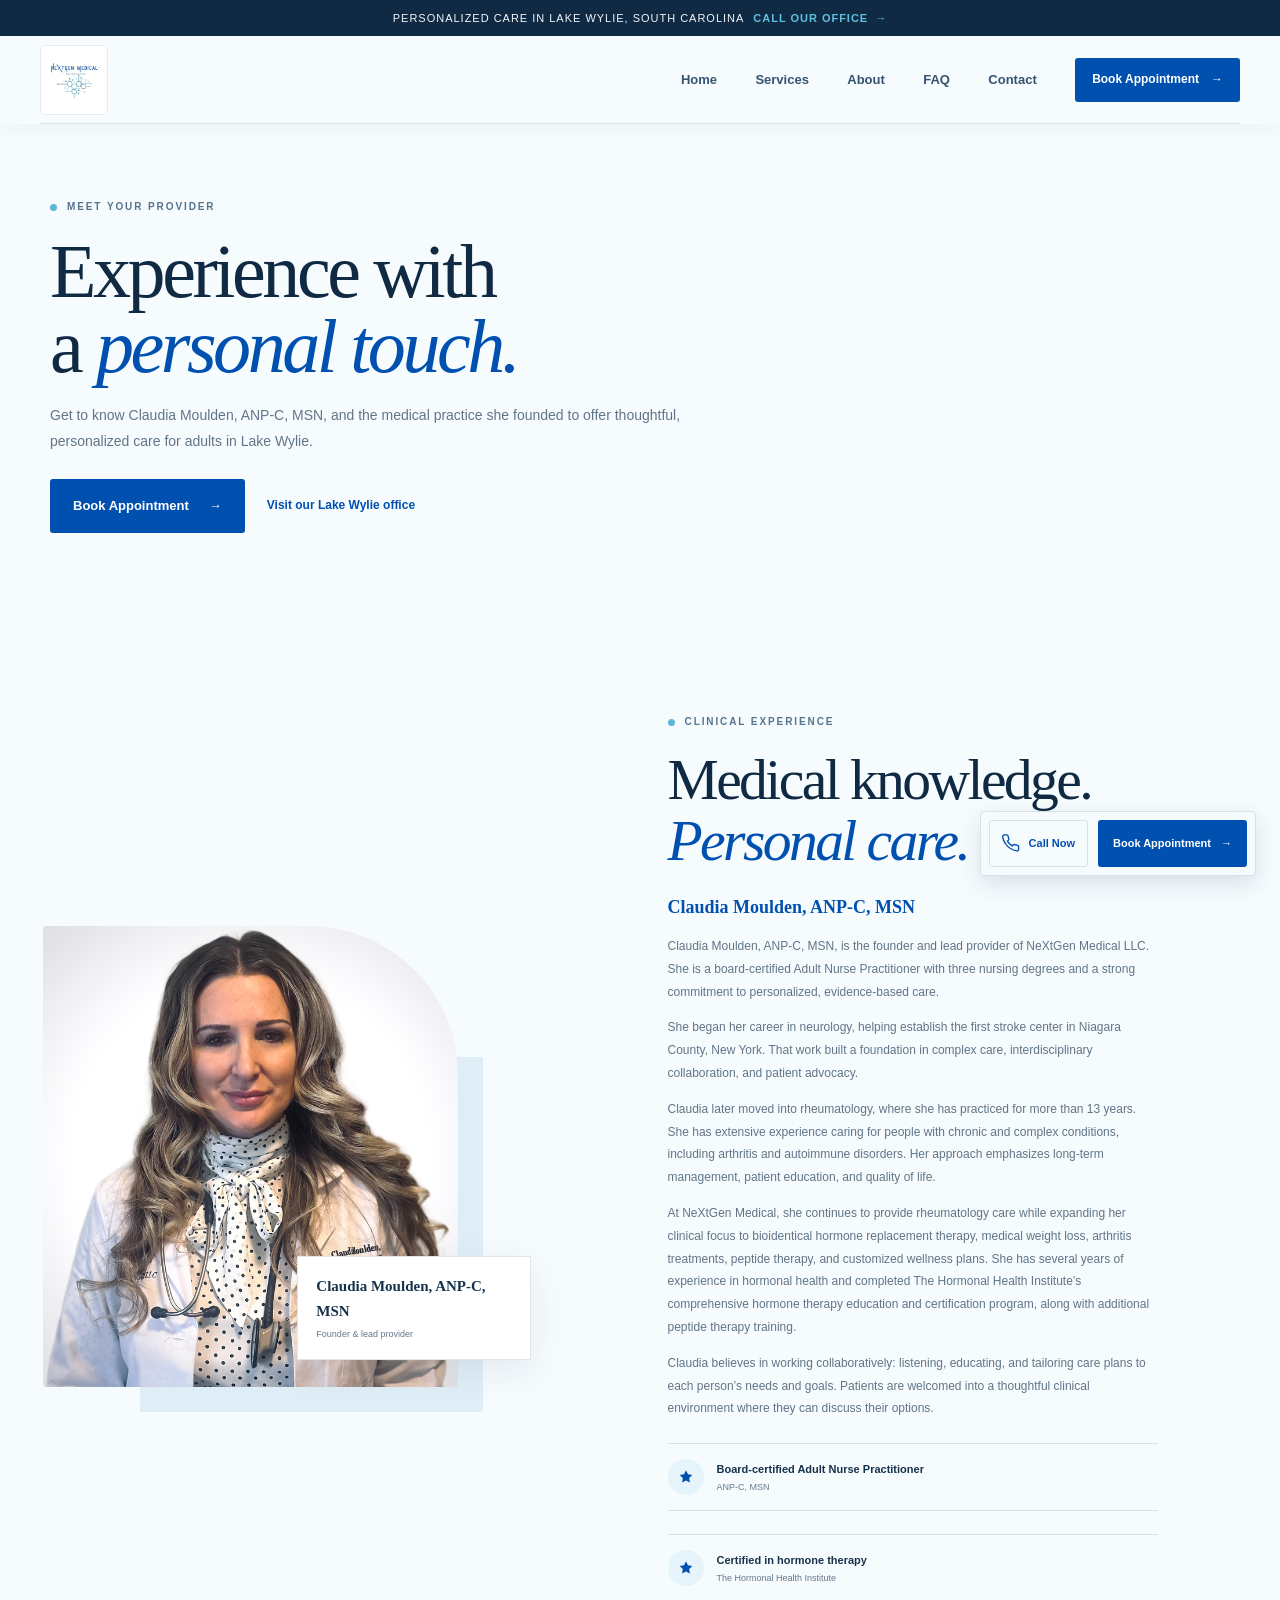
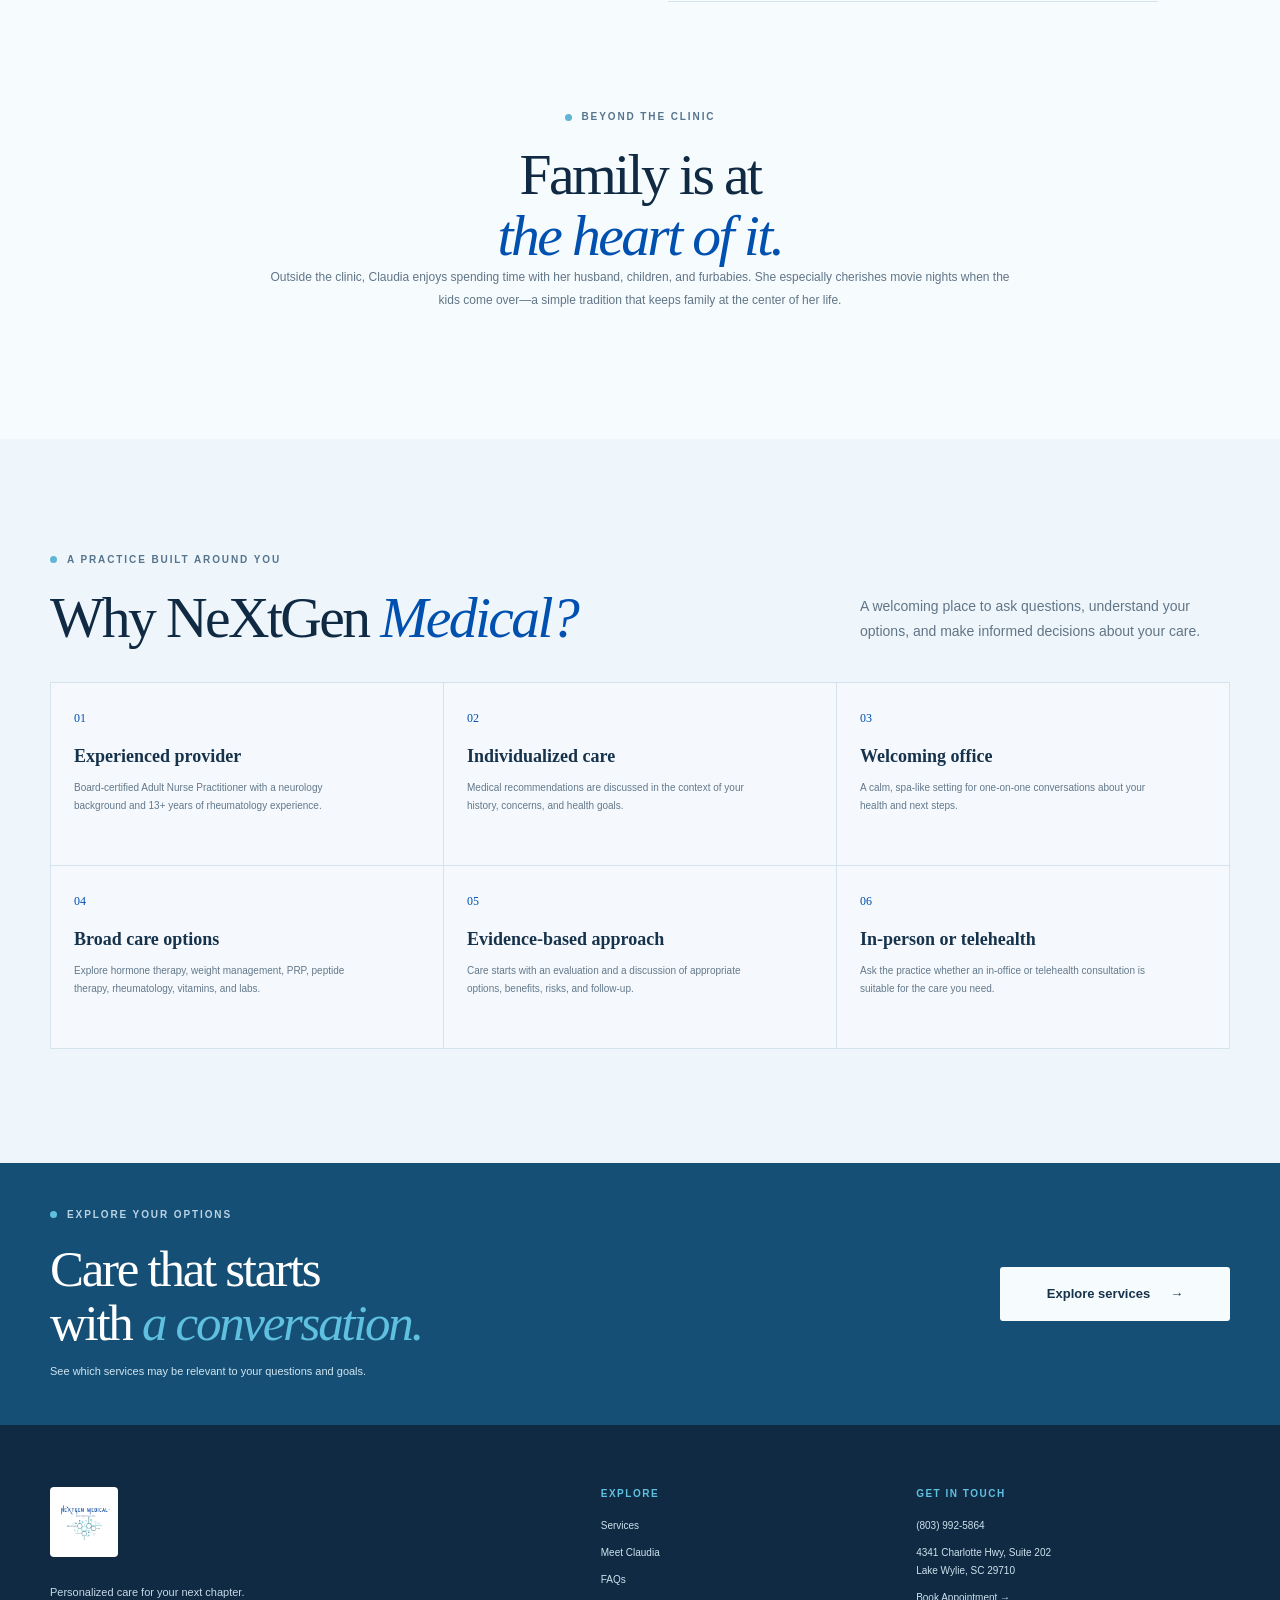
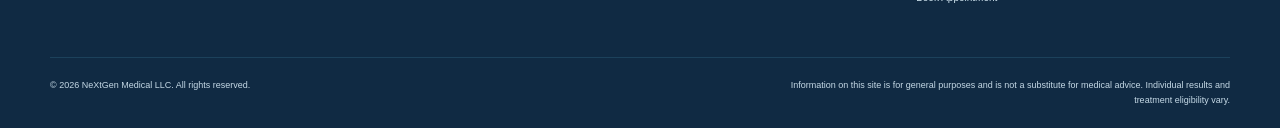
==== commit d9eefd18: "Publish pending site updates Co-authored-by: Copilot <223556219+Copilot@users.noreply.github.com>" ====
--- a/about.html
+++ b/about.html
@@ -39,7 +39,7 @@
         </div>
       </section>
 
-      <section class="provider about-provider section-pad">
+      <section class="provider about-provider about-provider-bio section-pad">
         <div class="provider-photo-wrap">
           <img src="assets/claudia-moulden.avif" alt="Claudia Moulden, ANP-C, MSN, board-certified Adult Nurse Practitioner at NeXtGen Medical" loading="lazy" decoding="async">
           <div class="provider-note"><strong>Claudia Moulden, ANP-C, MSN</strong><small>Founder &amp; lead provider</small></div>
@@ -65,7 +65,7 @@
         </div>
       </section>
 
-      <section class="provider about-provider section-pad">
+      <section class="about-family section-pad">
         <div class="provider-copy">
           <p class="eyebrow"><span class="eyebrow-dot"></span> Beyond the clinic</p>
           <h2>Family is at<br><em>the heart of it.</em></h2>
--- a/styles.min.css
+++ b/styles.min.css
@@ -1 +1 @@
-:root{color-scheme:light;--ink:#17324b;--ink-deep:#102a43;--muted:#617587;--brand-blue:#0050b0;--brand-aqua:#60c0e0;--cream:#f6fbfe;--cream-deep:#eaf5fa;--white:#fff;--line:#d5e3ed;--serif:"Iowan Old Style","Palatino Linotype","Book Antiqua",Georgia,serif;--sans:"Avenir Next",Avenir,"Segoe UI",sans-serif;--content:1180px;}*{box-sizing:border-box;}html{scroll-behavior:smooth;scroll-padding-top:108px;}body{margin:0;background:var(--cream);color:var(--ink);font-family:var(--sans);font-size:16px;line-height:1.65;-webkit-font-smoothing:antialiased;}body,button,a{-webkit-tap-highlight-color:transparent;}img,svg{display:block;}img{max-width:100%;}a{color:inherit;text-decoration:none;}button,a{touch-action:manipulation;}a:focus-visible,button:focus-visible,summary:focus-visible{outline:3px solid #0050b0;outline-offset:4px;}.skip-link{position:fixed;z-index:20;top:10px;left:10px;transform:translateY(-150%);border-radius:4px;padding:10px 14px;background:var(--white);color:var(--ink);font-weight:700;}.skip-link:focus{transform:translateY(0);}.section-wrap{width:min(var(--content),calc(100% - 80px));margin-inline:auto;}.section-pad{padding-block:114px;}.announcement{display:flex;min-height:36px;align-items:center;justify-content:center;gap:9px;background:var(--ink-deep);color:#f1f7fb;font-size:11px;font-weight:500;letter-spacing:0.09em;text-transform:uppercase;}.announcement a{color:var(--brand-aqua);font-weight:700;}.announcement a span{margin-left:3px;}.site-header{position:sticky;top:0;z-index:10;background:var(--cream);box-shadow:0 5px 18px rgba(16,42,67,0.04);}.header-inner{display:flex;width:min(1320px,calc(100% - 80px));min-height:88px;align-items:center;justify-content:space-between;margin-inline:auto;border-bottom:1px solid rgba(16,42,67,0.12);}.brand{display:inline-flex;align-items:center;gap:10px;flex-shrink:0;}.brand-mark{width:68px;height:70px;flex:0 0 auto;border:1px solid #e2edf4;border-radius:4px;padding:3px;background:#fff;object-fit:contain;}.site-nav{display:flex;align-items:center;gap:clamp(20px,3vw,42px);color:#355471;font-size:13px;font-weight:600;}.site-nav>a:not(.button){transition:color 160ms ease;}.site-nav>a:not(.button):hover,.footer-column a:hover{color:#007bb9;}.menu-toggle{display:none;}.button{display:inline-flex;min-height:54px;align-items:center;justify-content:center;gap:20px;border:1px solid transparent;border-radius:3px;padding:13px 22px;font-family:var(--sans);font-size:13px;font-weight:700;line-height:1.3;transition:background 170ms ease,color 170ms ease,transform 170ms ease;}.button:hover{transform:translateY(-2px);}.button-dark{background:var(--brand-blue);color:var(--white);}.button-dark:hover{background:var(--ink-deep);}.button-outline{border-color:#c6dce9;background:transparent;color:var(--ink);}.button-outline:hover{border-color:var(--brand-blue);background:#e5f4fa;}.button-small{min-height:44px;gap:12px;padding:10px 16px;font-size:12px;}.button-light{background:var(--cream);color:var(--ink);}.button-light:hover{background:var(--brand-aqua);}.hero{display:grid;min-height:0;grid-template-columns:1fr;align-items:center;padding-block:82px;}.hero-copy{max-width:850px;padding-top:12px;}.eyebrow{display:flex;align-items:center;gap:10px;margin:0 0 20px;color:#56748d;font-size:10px;font-weight:700;letter-spacing:0.19em;line-height:1.4;text-transform:uppercase;}.eyebrow-dot{width:7px;height:7px;border-radius:50%;background:#60b4d5;}h1,h2,h3,p{margin-top:0;}h1,h2{margin-bottom:0;color:var(--ink-deep);font-family:var(--serif);font-weight:400;letter-spacing:-0.045em;}h1{font-size:clamp(54px,6vw,78px);line-height:0.99;}h1 em,h2 em{color:var(--brand-blue);font-weight:400;}.hero-intro{max-width:460px;margin:25px 0 28px;color:#617587;font-size:15px;line-height:1.85;}.hero-actions{display:flex;align-items:center;gap:22px;flex-wrap:wrap;}.text-link{display:inline-flex;align-items:center;gap:8px;color:#56748d;font-size:12px;font-weight:700;}.text-link:hover{color:#007bb9;}.hero-proof{display:flex;align-items:center;gap:13px;margin-top:42px;}.proof-avatars{display:flex;padding-left:2px;}.avatar{display:grid;width:31px;height:31px;place-items:center;border:2px solid var(--cream);border-radius:50%;margin-left:-5px;color:white;font-family:var(--serif);font-size:12px;font-weight:700;}.avatar-one{background:#0050a0;}.avatar-two{background:#60b4d5;}.avatar-three{background:#153b60;}.hero-proof p{margin:0;color:#64798c;font-size:10px;line-height:1.6;}.proof-check{display:grid;width:32px;height:32px;place-items:center;border-radius:50%;background:#e4f2f8;color:var(--brand-blue);font-size:17px;font-weight:700;}.hero-proof strong{color:var(--ink);font-size:11px;}.local-visit{border-block:1px solid var(--line);background:#eef5fa;}.local-visit-inner{display:flex;min-height:130px;align-items:center;justify-content:space-between;gap:24px;padding-block:20px;}.local-visit .eyebrow{margin-bottom:4px;font-size:9px;}.local-visit-title{margin:0;color:var(--ink-deep);font-family:var(--serif);font-size:23px;font-weight:600;letter-spacing:-0.025em;line-height:1.3;}.local-visit-address{margin:3px 0 0;color:var(--muted);font-size:11px;}.local-visit-actions{display:flex;flex-wrap:wrap;gap:24px;}.trust-strip{border-block:1px solid var(--line);background:#f0f7fb;}.trust-inner{display:flex;width:min(1000px,calc(100% - 80px));min-height:108px;align-items:center;justify-content:space-between;gap:28px;margin-inline:auto;}.trust-item{display:flex;align-items:center;gap:13px;}.trust-icon{display:grid;width:39px;height:39px;flex:0 0 39px;place-items:center;border:1px solid #d5e3ed;border-radius:50%;}.trust-icon svg{width:19px;stroke:var(--brand-blue);stroke-linecap:round;stroke-linejoin:round;stroke-width:1.45;}.trust-item strong,.trust-item small{display:block;}.trust-item strong{color:var(--ink);font-family:var(--serif);font-size:15px;font-weight:600;line-height:1.3;}.trust-item small{margin-top:3px;color:#64798c;font-size:10px;}.trust-divider{width:1px;height:39px;background:#d8e4ee;}.section-heading{display:flex;align-items:end;justify-content:space-between;gap:60px;margin-bottom:44px;}h2{font-size:clamp(41px,4.5vw,58px);line-height:1.06;}.section-lead{max-width:370px;margin:0 0 4px;color:var(--muted);font-size:14px;line-height:1.8;}.service-grid{display:grid;grid-template-columns:repeat(4,1fr);border:1px solid var(--line);background:rgba(255,255,255,0.45);}.service-card{display:flex;min-height:284px;flex-direction:column;padding:25px 24px 22px;}.service-card + .service-card{border-left:1px solid var(--line);}.service-card-featured{background:#e5f4fa;}.service-card-top{display:flex;align-items:center;justify-content:space-between;margin-bottom:24px;}.service-icon{display:grid;width:47px;height:47px;place-items:center;border-radius:50%;background:#eef5fa;}.service-icon svg{width:25px;stroke:var(--brand-blue);stroke-linecap:round;stroke-linejoin:round;stroke-width:1.35;}.card-number{color:#91a7b8;font-family:var(--serif);font-size:13px;}.service-card h3,.step h3{margin-bottom:10px;color:var(--ink);font-family:var(--serif);font-size:20px;font-weight:600;letter-spacing:-0.02em;line-height:1.25;}.service-card p{margin-bottom:19px;color:#64798c;font-size:11px;line-height:1.75;}.service-card a{display:inline-flex;align-items:center;gap:8px;margin-top:auto;color:var(--brand-blue);font-size:10px;font-weight:700;}.service-card a:hover{color:#007bb9;}.service-note{margin:15px 0 0;color:#64798c;font-size:10px;}.services-more{display:flex;align-items:center;justify-content:space-between;gap:20px;margin-top:20px;border-top:1px solid var(--line);padding-top:17px;}.services-more p{margin:0;color:var(--muted);font-size:11px;}.vitamin-feature{overflow:hidden;background:#edf5fa;}.vitamin-inner{display:grid;grid-template-columns:1fr 0.9fr;align-items:center;gap:12%;}.vitamin-copy{max-width:490px;}.vitamin-copy>p:not(.eyebrow,.vitamin-disclaimer){margin:20px 0;color:var(--muted);font-size:13px;line-height:1.85;}.vitamin-options{display:flex;flex-wrap:wrap;gap:8px;margin-top:21px;}.vitamin-options span{border:1px solid #d5e3ed;border-radius:2px;padding:7px 11px;background:rgba(255,255,255,0.6);color:var(--brand-blue);font-size:10px;font-weight:700;}.vitamin-disclaimer{margin:13px 0 18px;color:#63788b;font-size:9px;line-height:1.65;}.vitamin-actions,.location-actions{display:flex;align-items:center;gap:18px;flex-wrap:wrap;}.vitamin-visual{position:relative;display:grid;min-height:355px;place-items:center;}.vitamin-circle{position:absolute;display:block;width:min(100%,350px);aspect-ratio:1;border:1px solid #d5e3ed;border-radius:50%;}.vitamin-circle-one{transform:scale(0.83);}.vitamin-circle-two{transform:scale(1.08);}.vitamin-card{position:relative;z-index:1;display:flex;width:224px;min-height:270px;flex-direction:column;align-items:center;justify-content:center;border:1px solid #d8e4ee;background:var(--white);box-shadow:0 18px 45px rgba(16,42,67,0.11);text-align:center;transform:rotate(-4deg);}.vitamin-symbol{display:grid;width:54px;height:54px;place-items:center;border:1px solid #d5e3ed;border-radius:50%;color:#0050b0;font-family:var(--serif);font-size:38px;line-height:1;}.vitamin-card-title{margin-top:18px;color:var(--ink);font-family:var(--serif);font-size:21px;line-height:1.13;}.vitamin-card-note{margin-top:10px;color:#63788b;font-size:9px;letter-spacing:0.08em;text-transform:uppercase;}.vitamin-card-lines{width:38px;height:1px;margin-top:17px;background:#60b4d5;}.vitamin-leaf{position:absolute;z-index:2;width:48px;height:78px;border:1.5px solid #60a9c4;border-radius:100% 0 100% 0;}.vitamin-leaf-one{right:10%;bottom:26px;transform:rotate(28deg);}.vitamin-leaf-two{right:21%;bottom:18px;width:33px;height:57px;transform:rotate(66deg);}.approach{overflow:hidden;position:relative;background:var(--ink-deep);color:#eff6fb;}.approach-inner{display:grid;grid-template-columns:0.95fr 1fr;align-items:center;gap:12%;}.approach-copy{position:relative;z-index:1;}.eyebrow-light{color:#b9d3e3;}.eyebrow-light .eyebrow-dot{background:var(--brand-aqua);}.approach h2,.final-cta h2{color:var(--white);}.approach h2 em,.final-cta h2 em{color:var(--brand-aqua);}.approach-copy>p:not(.eyebrow){max-width:430px;margin:22px 0 28px;color:#c5dce9;font-size:13px;line-height:1.9;}.approach-steps{position:relative;z-index:1;}.step{display:grid;grid-template-columns:45px 1fr;gap:18px;border-bottom:1px solid rgba(210,229,242,0.18);padding:24px 0;}.step:first-child{border-top:1px solid rgba(210,229,242,0.18);}.step-number{color:var(--brand-aqua);font-family:var(--serif);font-size:15px;}.step h3{margin-bottom:6px;color:var(--white);font-size:18px;}.step p{max-width:360px;margin:0;color:#c5dce9;font-size:11px;line-height:1.8;}.approach-orbit{position:absolute;right:-120px;bottom:-280px;width:550px;height:550px;border:1px solid rgba(96,192,224,0.12);border-radius:50%;}.approach-orbit::after,.approach-orbit::before{position:absolute;border:1px solid rgba(96,192,224,0.1);border-radius:50%;content:"";}.approach-orbit::before{inset:38px;}.approach-orbit::after{inset:80px;}.provider{display:grid;grid-template-columns:0.86fr 1fr;align-items:center;gap:11%;}.provider-photo-wrap{position:relative;width:100%;max-width:440px;justify-self:center;padding:0 25px 25px 0;}.provider-photo-wrap img{position:relative;z-index:1;width:100%;aspect-ratio:0.9;border-radius:3px 150px 3px 3px;background:#e9f2f8;object-fit:cover;object-position:center 28%;}.provider-blob{position:absolute;right:0;bottom:0;width:78%;height:73%;border-radius:0 0 4px 0;background:#dfeef6;}.provider-note{position:absolute;z-index:2;right:-48px;bottom:52px;width:234px;border:1px solid rgba(16,42,67,0.12);padding:17px 18px;background:var(--white);box-shadow:0 10px 36px rgba(16,42,67,0.08);}.provider-note strong,.provider-note small{display:block;}.provider-note strong{color:var(--ink);font-family:var(--serif);font-size:15px;font-weight:600;}.provider-note small{margin-top:3px;color:#64798c;font-size:9px;}.provider-copy{max-width:490px;}.why{background:#eff6fb;}.why .section-heading{margin-bottom:34px;}.why-grid{display:grid;grid-template-columns:repeat(3,1fr);border-top:1px solid var(--line);border-left:1px solid var(--line);}.why-card{min-height:183px;border-right:1px solid var(--line);border-bottom:1px solid var(--line);padding:21px 23px;background:rgba(255,255,255,0.34);}.why-number{color:#0050b0;font-family:var(--serif);font-size:12px;}.why-card h3{margin:12px 0 7px;color:var(--ink);font-family:var(--serif);font-size:18px;font-weight:600;}.why-card p{max-width:290px;margin:0;color:#63788b;font-size:10px;line-height:1.8;}.testimonials{background:var(--white);}.awards{background:#f4f8fb;}.awards-inner{display:flex;flex-direction:column;align-items:center;gap:34px;}.awards-copy{max-width:620px;text-align:center;}.awards-copy .eyebrow{justify-content:center;}.awards-copy h2{margin:13px 0;font-size:clamp(36px,4.4vw,54px);}.awards-copy>p:last-child{margin:0;color:var(--muted);font-size:13px;line-height:1.7;}.awards-grid{display:grid;width:min(100%,920px);grid-template-columns:repeat(3,minmax(0,1fr));align-items:stretch;gap:20px;}.award-card{display:flex;min-width:0;flex-direction:column;align-items:center;justify-content:space-between;gap:10px;margin:0;border:1px solid #e1ebf1;border-radius:12px;padding:18px 16px 15px;background:var(--white);box-shadow:0 8px 24px rgba(16,42,67,0.045);text-align:center;}.award-badge{display:block;width:100%;height:170px;object-fit:contain;}.award-card figcaption{display:flex;min-height:34px;align-items:center;justify-content:center;gap:8px;color:#536b7d;font-size:10px;font-weight:600;line-height:1.5;}.award-card figcaption span{border-radius:999px;padding:3px 8px;background:#edf5fa;color:var(--brand-blue);font-size:9px;font-weight:700;}.testimonial-inner{display:grid;grid-template-columns:0.7fr 1fr;align-items:center;gap:12%;}.testimonial-heading>p:not(.eyebrow){max-width:320px;margin:18px 0 0;color:var(--muted);font-size:11px;line-height:1.8;}.testimonial-card{position:relative;margin:0;border:1px solid var(--line);padding:36px 40px;background:#f6fbfe;}.testimonial-card>p{max-width:620px;margin:0 0 22px;color:var(--ink);font-family:var(--serif);font-size:clamp(22px,2.7vw,31px);line-height:1.38;}.provider-name{margin:22px 0 12px;color:var(--brand-blue);font-family:var(--serif);font-size:18px;font-weight:600;}.provider-copy>p:not(.eyebrow,.provider-name){margin-bottom:13px;color:var(--muted);font-size:12px;line-height:1.9;}.credential{display:flex;align-items:center;gap:13px;margin:23px 0 20px;border-top:1px solid var(--line);border-bottom:1px solid var(--line);padding:15px 0;}.credential-icon{display:grid;width:36px;height:36px;flex:0 0 36px;place-items:center;border-radius:50%;background:#e5f4fa;}.credential-icon svg{width:18px;fill:#0050b0;}.credential strong,.credential small{display:block;}.credential strong{color:var(--ink);font-size:11px;}.credential small{margin-top:2px;color:#64798c;font-size:9px;}.text-link-dark{color:var(--brand-blue);}.pricing{background:#edf5fa;}.pricing-inner{display:grid;grid-template-columns:0.8fr 1fr;align-items:center;gap:12%;}.pricing-copy{max-width:390px;}.pricing-copy>p:not(.eyebrow){margin:22px 0 20px;color:var(--muted);font-size:12px;line-height:1.9;}.price-card{border:1px solid #d5e3ed;padding:29px 32px 25px;background:var(--white);box-shadow:0 12px 38px rgba(16,42,67,0.045);}.price-row{display:flex;align-items:center;justify-content:space-between;gap:16px;}.price-label,.price-detail{display:block;}.price-label{color:var(--ink);font-family:var(--serif);font-size:18px;font-weight:600;}.price-detail{margin-top:3px;color:#63788b;font-size:10px;}.price-amount{color:var(--brand-blue);font-family:var(--serif);font-size:36px;line-height:1;}.price-includes{max-width:440px;margin:10px 0 0;color:#63788b;font-size:10px;line-height:1.75;}.price-rule{height:1px;margin:20px 0;background:var(--line);}.price-footnote{display:flex;align-items:center;gap:10px;margin-top:20px;border-radius:3px;padding:12px;background:#e8f3f9;color:#63788b;font-size:10px;line-height:1.55;}.footnote-icon{flex:0 0 22px;}.footnote-icon svg{width:20px;stroke:var(--brand-blue);stroke-linecap:round;stroke-width:1.5;}.price-cta{width:100%;min-height:48px;margin-top:17px;}.faq{display:grid;grid-template-columns:0.75fr 1fr;align-items:start;gap:13%;}.faq-heading>p:not(.eyebrow){max-width:300px;margin:20px 0 15px;color:var(--muted);font-size:12px;line-height:1.85;}.faq-list{border-top:1px solid var(--line);}.faq-item{border-bottom:1px solid var(--line);}.faq-item summary{position:relative;display:flex;min-height:67px;align-items:center;justify-content:space-between;gap:20px;padding:15px 0;color:var(--ink);cursor:pointer;font-family:var(--serif);font-size:17px;font-weight:600;line-height:1.35;list-style:none;}.faq-item summary::-webkit-details-marker{display:none;}.faq-item summary>span{position:relative;width:23px;height:23px;flex:0 0 23px;border:1px solid #d5e3ed;border-radius:50%;}.faq-item summary>span::before,.faq-item summary>span::after{position:absolute;top:10px;left:6px;width:9px;height:1px;background:var(--brand-blue);content:"";transition:transform 160ms ease;}.faq-item summary>span::after{transform:rotate(90deg);}.faq-item[open] summary>span::after{transform:rotate(0);}.faq-item>p{max-width:540px;margin:-1px 30px 20px 0;color:#63788b;font-size:11px;line-height:1.85;}.faq-item>p a{color:var(--brand-blue);font-weight:700;text-decoration:underline;text-underline-offset:2px;}.faq-category{margin:26px 0 0;border-bottom:1px solid var(--line);padding:0 0 9px;color:#2b6c91;font-family:var(--sans);font-size:9px;font-weight:700;letter-spacing:0.17em;text-transform:uppercase;}.faq-category:first-child{margin-top:0;}.location{background:#eef5fa;}.location-inner{display:grid;grid-template-columns:1fr 0.84fr;align-items:center;gap:12%;}.location-map-wrap{min-height:330px;overflow:hidden;border:1px solid #d8e4ee;background:#e7f2f8;}.location-map{display:block;width:100%;height:330px;border:0;}.location-copy{max-width:500px;}.location-copy>p:not(.eyebrow){margin:19px 0;color:var(--muted);font-size:12px;line-height:1.85;}.location-copy address{margin-bottom:9px;color:#63788b;font-size:12px;font-style:normal;line-height:1.8;}.location-copy address strong{color:var(--ink);font-size:14px;}.location-phone{display:inline-block;margin-bottom:20px;color:var(--brand-blue);font-family:var(--serif);font-size:20px;font-weight:600;}.location-hours{margin:0 0 20px;color:var(--muted);font-size:12px;line-height:1.8;}.location-hours strong{display:block;color:var(--ink);}.location-card{position:relative;display:flex;min-height:330px;flex-direction:column;align-items:flex-start;justify-content:center;overflow:hidden;border:1px solid #d8e4ee;padding:35px;background:linear-gradient(135deg,transparent 48%,rgba(96,192,224,0.08) 49%,transparent 50%),linear-gradient(25deg,transparent 54%,rgba(96,192,224,0.1) 55%,transparent 56%),#e7f2f8;background-size:80px 80px,100px 100px,auto;}.location-pin{display:grid;width:47px;height:47px;place-items:center;border-radius:50%;background:var(--brand-blue);}.location-pin svg{width:24px;stroke:var(--white);stroke-linecap:round;stroke-linejoin:round;stroke-width:1.5;}.location-card-label{margin-top:19px;color:#64798c;font-size:9px;letter-spacing:0.15em;text-transform:uppercase;}.location-card-city{margin-top:2px;color:var(--ink);font-family:var(--serif);font-size:34px;line-height:1.15;}.location-card-state{margin-top:4px;color:var(--brand-blue);font-size:9px;font-weight:700;letter-spacing:0.18em;}.location-card-rule{width:45px;height:1px;margin:17px 0 11px;background:#60b4d5;}.location-card-address{color:#617587;font-family:var(--serif);font-size:15px;line-height:1.55;}.location-card>a{display:inline-flex;gap:7px;margin-top:17px;color:var(--brand-blue);font-size:10px;font-weight:700;}.location-card>a:hover{color:#007bb9;}.page-hero{padding-block:76px 68px;}.page-hero h1,.service-page-hero h1{max-width:790px;font-size:clamp(48px,6.5vw,76px);}.page-hero>p:not(.eyebrow),.service-page-hero>p:not(.eyebrow){max-width:640px;margin:19px 0 24px;color:var(--muted);font-size:14px;line-height:1.85;}.catalog{background:#eef5fa;}.catalog-heading{margin-bottom:32px;}.catalog-heading h2{font-size:clamp(38px,4vw,51px);}.catalog-grid{display:grid;grid-template-columns:repeat(3,1fr);border-top:1px solid var(--line);border-left:1px solid var(--line);}.catalog-card{display:flex;min-height:315px;flex-direction:column;border-right:1px solid var(--line);border-bottom:1px solid var(--line);padding:23px;background:rgba(255,255,255,0.56);}.catalog-number{color:#64798c;font-size:9px;font-weight:700;letter-spacing:0.13em;line-height:1.5;}.catalog-card h2{margin:15px 0 8px;font-size:24px;letter-spacing:-0.03em;line-height:1.17;}.catalog-card>p{min-height:42px;margin:0;color:#64798c;font-size:10px;line-height:1.7;}.catalog-card ul{display:grid;gap:5px;margin:15px 0 19px;padding-left:16px;color:#486a85;font-size:10px;line-height:1.5;}.catalog-card li::marker{color:#60b4d5;}.catalog-card .text-link{margin-top:auto;font-size:10px;}.catalog-note{margin:14px 0 0;color:#64798c;font-size:10px;line-height:1.7;}.consult-banner{background:var(--ink-deep);color:var(--white);}.consult-banner-inner{display:flex;min-height:265px;align-items:center;justify-content:space-between;gap:35px;padding-block:48px;}.consult-banner h2{color:var(--white);font-size:clamp(36px,4vw,49px);}.consult-banner h2 em{color:var(--brand-aqua);}.consult-banner-inner>div:first-child>p:last-child{margin:12px 0 0;color:#bed9e8;font-size:12px;}.consult-banner-inner>div:last-child{display:flex;min-width:300px;flex-direction:column;align-items:flex-start;gap:15px;}.consult-price{color:var(--brand-aqua);font-family:var(--serif);font-size:34px;line-height:1;}.consult-price small{margin-left:7px;color:#d0e2ed;font-family:var(--sans);font-size:10px;}.service-page-hero{padding-block:48px 68px;}.breadcrumb{display:inline-flex;margin-bottom:31px;color:#56748d;font-size:11px;font-weight:700;}.breadcrumb:hover{color:#007bb9;}.service-page-hero .eyebrow{margin-bottom:14px;}.service-page-hero>p:not(.eyebrow){max-width:670px;margin-bottom:24px;}.care-detail{background:#eef5fa;}.care-detail-grid{display:grid;grid-template-columns:1fr 300px;align-items:start;gap:10%;}.care-main{max-width:700px;}.care-section{border-top:1px solid #d8e4ee;padding:26px 0;}.care-section:first-child{border-top:0;padding-top:0;}.care-section .eyebrow{margin-bottom:10px;color:#2b6c91;font-size:8px;}.care-section h2{margin-bottom:12px;font-size:clamp(28px,3vw,38px);}.care-section>p:not(.eyebrow){margin:0;color:#63788b;font-size:12px;line-height:1.9;}.care-aside{position:sticky;top:28px;display:flex;flex-direction:column;align-items:flex-start;border:1px solid #d8e4ee;padding:25px;background:var(--white);box-shadow:0 10px 35px rgba(16,42,67,0.05);}.aside-label{color:#63788b;font-size:9px;font-weight:700;letter-spacing:0.16em;}.aside-price{margin-top:7px;color:var(--brand-blue);font-family:var(--serif);font-size:56px;font-weight:400;line-height:1.1;}.aside-description{margin:4px 0 19px;color:#63788b;font-size:11px;line-height:1.6;}.care-aside .button{width:100%;gap:8px;padding-inline:12px;font-size:11px;}.aside-phone{align-self:center;margin-top:15px;color:var(--brand-blue);font-size:10px;font-weight:700;}.aside-phone:hover{text-decoration:underline;}.care-aside>p{margin:19px 0 0;border-top:1px solid var(--line);padding-top:13px;color:#64798c;font-size:9px;line-height:1.7;}.injection-list{display:grid;grid-template-columns:1fr 1fr;gap:10px;margin-top:19px;}.injection-list article{border:1px solid #d5e3ed;padding:14px;background:rgba(255,255,255,0.55);}.injection-list h3{margin:0 0 5px;color:var(--ink);font-family:var(--serif);font-size:16px;}.injection-list p{margin:0;color:#63788b;font-size:9px;line-height:1.7;}.peptide-list{display:grid;grid-template-columns:repeat(2,minmax(0,1fr));gap:8px;margin:19px 0;padding:0;list-style:none;}.peptide-list li{border:1px solid #d5e3ed;padding:10px 12px;background:rgba(255,255,255,0.6);color:var(--brand-blue);font-size:11px;font-weight:700;}.peptide-details{display:grid;grid-template-columns:repeat(2,minmax(0,1fr));gap:10px;margin-top:20px;}.peptide-detail{border:1px solid #d5e3ed;padding:15px;background:rgba(255,255,255,0.58);}.peptide-detail h3{margin:0 0 7px;color:var(--ink);font-family:var(--serif);font-size:17px;font-weight:600;}.peptide-detail p{margin:0 0 9px;color:#63788b;font-size:10px;line-height:1.75;}.peptide-detail a{display:inline-block;margin:3px 8px 0 0;color:var(--brand-blue);font-size:9px;font-weight:700;line-height:1.5;text-decoration:underline;text-underline-offset:2px;}.peptide-detail a:hover,.peptide-source-note a:hover{color:#007bb9;}.peptide-source-note{margin:17px 0 0;border-left:2px solid #60b4d5;padding:10px 12px;background:rgba(96,192,224,0.7);color:#63788b;font-size:9px;line-height:1.75;}.peptide-source-note a{color:var(--brand-blue);font-weight:700;text-decoration:underline;text-underline-offset:2px;}.service-next{background:#164f75;color:var(--white);}.service-next-inner{display:flex;min-height:255px;align-items:center;justify-content:space-between;gap:30px;padding-block:45px;}.service-next h2{color:var(--white);font-size:clamp(38px,4vw,51px);}.service-next h2 em{color:var(--brand-aqua);}.service-next-inner>div>p:last-child{margin:12px 0 0;color:#d0e5f0;font-size:11px;}.service-next-inner>.button{min-width:230px;}.final-cta{overflow:hidden;position:relative;background:#164f75;color:var(--white);}.final-cta-inner{position:relative;display:flex;min-height:320px;align-items:center;justify-content:space-between;gap:40px;padding-block:66px;}.final-cta h2{font-size:clamp(44px,5vw,62px);}.final-cta-actions{position:relative;z-index:1;display:flex;min-width:270px;flex-direction:column;align-items:flex-start;gap:16px;}.final-phone{color:#d9edf6;font-size:11px;}.final-phone:hover{text-decoration:underline;}.cta-sun{position:absolute;top:-190px;right:8%;width:430px;height:430px;border:1px solid rgba(96,192,224,0.14);border-radius:50%;}.cta-sun::before,.cta-sun::after{position:absolute;border:1px solid rgba(96,192,224,0.12);border-radius:50%;content:"";}.cta-sun::before{inset:31px;}.cta-sun::after{inset:66px;}.site-footer{background:var(--ink-deep);color:#d9eaf5;}.footer-main{display:grid;grid-template-columns:1.5fr 0.75fr 1fr;gap:80px;padding-block:62px 50px;}.brand-light .brand-mark{border-color:rgba(255,255,255,0.3);}.footer-brand>p{margin:17px 0 0;color:#c5d9e6;font-size:11px;}.footer-column{display:flex;flex-direction:column;align-items:flex-start;gap:9px;}.footer-column h2{margin:0 0 8px;color:var(--brand-aqua);font-family:var(--sans);font-size:10px;font-weight:700;letter-spacing:0.15em;line-height:1.3;text-transform:uppercase;}.footer-column a{color:#cee2ed;font-size:10px;line-height:1.8;transition:color 160ms ease;}.footer-bottom{display:flex;justify-content:space-between;gap:36px;border-top:1px solid rgba(96,192,224,0.15);padding-block:20px;color:#c5d9e6;font-size:9px;}.footer-bottom p{margin:0;}.footer-bottom p:last-child{max-width:440px;text-align:right;}.mobile-booking{position:fixed;z-index:12;right:24px;bottom:24px;display:flex;align-items:center;gap:10px;border:1px solid rgba(16,42,67,0.12);border-radius:4px;padding:8px;background:rgba(246,251,254,0.96);box-shadow:0 8px 22px rgba(16,42,67,0.12);backdrop-filter:blur(12px);}.mobile-booking .button{min-height:47px;gap:10px;padding-inline:14px;font-size:11px;}.mobile-call{display:inline-flex;min-height:47px;align-items:center;justify-content:center;gap:8px;border:1px solid #d5e3ed;border-radius:3px;padding-inline:12px;color:var(--brand-blue);font-size:11px;font-weight:700;}.mobile-call svg{width:19px;flex:0 0 19px;stroke:currentColor;stroke-linecap:round;stroke-linejoin:round;stroke-width:1.7;}.mobile-call::after{content:"Call Now";}@media (min-width:1500px){.hero{min-height:0;}}@media (max-width:1000px){.section-wrap{width:min(100% - 56px,var(--content));}.header-inner{width:calc(100% - 56px);}.site-nav{gap:18px;font-size:12px;}.nav-cta{padding-inline:12px;}.hero{min-height:0;}.hero-actions{gap:15px;}.hero-actions .button{padding-inline:17px;}.service-card{padding-inline:17px;}.service-card h3{font-size:18px;}.approach-inner{gap:7%;}.provider{gap:8%;}.provider-note{right:-28px;}.pricing-inner,.faq{gap:8%;}.vitamin-inner,.location-inner{gap:8%;}.catalog-card{padding-inline:17px;}.care-detail-grid{grid-template-columns:1fr 270px;gap:6%;}}@media (max-width:760px){html{scroll-padding-top:78px;}body{padding-bottom:74px;}.section-wrap{width:calc(100% - 44px);}.section-pad{padding-block:76px;}.announcement{min-height:34px;gap:7px;font-size:9px;letter-spacing:0.055em;}.header-inner{width:calc(100% - 44px);min-height:75px;}.brand-mark{width:56px;height:58px;}.menu-toggle{display:flex;width:43px;height:43px;flex-direction:column;align-items:center;justify-content:center;gap:6px;border:1px solid #d5e3ed;border-radius:50%;background:transparent;cursor:pointer;}.menu-toggle span{width:17px;height:1.5px;background:var(--ink);transition:transform 160ms ease;}.menu-toggle[aria-expanded="true"] span:first-child{transform:translateY(3.75px) rotate(45deg);}.menu-toggle[aria-expanded="true"] span:last-child{transform:translateY(-3.75px) rotate(-45deg);}.site-nav{position:absolute;top:100%;right:0;left:0;display:none;align-items:stretch;gap:0;border-top:1px solid var(--line);padding:10px 22px 21px;background:var(--cream);box-shadow:0 12px 18px rgba(16,42,67,0.08);}.site-nav.is-open{display:flex;flex-direction:column;}.site-nav>a:not(.button){border-bottom:1px solid var(--line);padding:13px 2px;font-size:13px;}.site-nav .nav-cta{margin-top:17px;}.hero{min-height:initial;grid-template-columns:1fr;gap:0;padding-block:38px;}.hero-copy{padding-top:0;}.eyebrow{margin-bottom:16px;font-size:9px;letter-spacing:0.16em;}h1{font-size:clamp(44px,11.7vw,62px);}.hero-intro{max-width:480px;margin:20px 0 23px;font-size:13px;line-height:1.8;}.hero-actions{align-items:flex-start;gap:13px;flex-wrap:wrap;}.hero-actions .button{min-height:50px;font-size:12px;}.hero-actions .text-link{min-height:42px;padding-inline:4px;}.hero-proof{margin-top:27px;}.local-visit-inner{align-items:flex-start;flex-direction:column;justify-content:center;gap:13px;padding-block:23px;}.local-visit-actions{gap:20px;}.trust-inner{width:calc(100% - 44px);min-height:0;flex-wrap:wrap;justify-content:flex-start;gap:16px 10px;padding-block:19px;}.trust-item{width:calc(50% - 6px);gap:9px;}.trust-item:last-child{width:100%;}.trust-icon{width:34px;height:34px;flex-basis:34px;}.trust-item strong{font-size:13px;}.trust-item small{font-size:9px;}.trust-divider{display:none;}.section-heading{display:block;margin-bottom:29px;}h2{font-size:clamp(40px,10vw,54px);}.section-lead{max-width:470px;margin-top:17px;font-size:12px;}.service-grid{grid-template-columns:1fr 1fr;}.service-card{min-height:250px;padding:18px 15px 17px;}.service-card + .service-card{border-left:0;}.service-card:nth-child(even){border-left:1px solid var(--line);}.service-card:nth-child(n + 3){border-top:1px solid var(--line);}.service-card-top{margin-bottom:17px;}.service-icon{width:40px;height:40px;}.service-icon svg{width:22px;}.service-card h3{font-size:17px;}.service-card p{font-size:10px;}.service-note{font-size:9px;line-height:1.65;}.vitamin-inner{grid-template-columns:1fr;gap:22px;}.vitamin-copy>p:not(.eyebrow,.vitamin-disclaimer){margin:15px 0;font-size:11px;}.vitamin-visual{min-height:300px;}.vitamin-card{width:195px;min-height:235px;}.vitamin-circle{width:min(100%,300px);}.approach-inner{grid-template-columns:1fr;gap:37px;}.approach-copy>p:not(.eyebrow){margin:17px 0 21px;font-size:12px;}.step{grid-template-columns:34px 1fr;gap:12px;padding:19px 0;}.step h3{font-size:17px;}.provider{grid-template-columns:1fr;gap:43px;}.provider-photo-wrap{width:min(100% - 22px,420px);}.provider-photo-wrap img{aspect-ratio:1.07;object-position:center 25%;}.provider-note{right:-18px;bottom:36px;width:195px;padding:13px;}.provider-note strong{font-size:12px;}.provider-note small{font-size:8px;}.provider-copy>p:not(.eyebrow,.provider-name){font-size:11px;}.why-grid{grid-template-columns:1fr 1fr;}.why-card{min-height:158px;padding:16px 13px;}.why-card h3{font-size:15px;}.why-card p{font-size:9px;}.testimonial-inner{grid-template-columns:1fr;gap:24px;}.awards-inner{gap:25px;}.awards-grid{width:min(100%,480px);grid-template-columns:1fr;gap:12px;}.award-card{flex-direction:row;justify-content:flex-start;gap:18px;padding:12px 16px;text-align:left;}.award-badge{width:112px;height:112px;flex:0 0 112px;}.award-card figcaption{min-height:0;justify-content:flex-start;flex-wrap:wrap;font-size:11px;}.testimonial-card{padding:25px 22px;}.testimonial-card>p{font-size:23px;}.credential strong{font-size:10px;}.credential small{font-size:8px;}.pricing-inner{grid-template-columns:1fr;gap:29px;}.pricing-copy{max-width:480px;}.pricing-copy>p:not(.eyebrow){margin:16px 0;font-size:11px;}.price-card{padding:22px 19px 19px;}.price-label{font-size:16px;}.price-detail{font-size:9px;}.price-amount{font-size:31px;}.price-includes{font-size:9px;}.faq{grid-template-columns:1fr;gap:29px;}.faq-heading>p:not(.eyebrow){margin:16px 0 10px;font-size:11px;}.faq-item summary{min-height:62px;font-size:15px;}.faq-category{font-size:8px;}.faq-item>p{font-size:10px;}.location-inner{grid-template-columns:1fr;gap:29px;}.location-copy>p:not(.eyebrow){margin:15px 0;font-size:11px;}.location-card{min-height:270px;padding:26px;}.location-map-wrap,.location-map{min-height:280px;height:280px;}.services-more{align-items:flex-start;flex-direction:column;gap:10px;}.final-cta-inner{min-height:0;flex-direction:column;align-items:flex-start;gap:26px;padding-block:56px;}.final-cta h2{font-size:clamp(43px,11vw,56px);}.final-cta-actions{min-width:0;}.cta-sun{top:-81px;right:-288px;}.footer-main{grid-template-columns:1fr 1fr;gap:35px 24px;padding-block:42px 32px;}.footer-brand{grid-column:1 / -1;}.footer-column{gap:8px;}.footer-column a{font-size:9px;}.page-hero{padding-block:53px 48px;}.page-hero h1,.service-page-hero h1{font-size:clamp(44px,11vw,62px);}.page-hero>p:not(.eyebrow),.service-page-hero>p:not(.eyebrow){margin:15px 0 20px;font-size:12px;}.catalog-heading{margin-bottom:23px;}.catalog-grid{grid-template-columns:1fr 1fr;}.catalog-card{min-height:290px;padding:17px 13px;}.catalog-card h2{font-size:19px;}.catalog-card>p,.catalog-card ul{font-size:9px;}.catalog-number{font-size:7px;letter-spacing:0.08em;}.consult-banner-inner,.service-next-inner{min-height:0;align-items:flex-start;flex-direction:column;gap:24px;padding-block:43px;}.consult-banner-inner>div:last-child{min-width:0;gap:12px;}.service-next-inner>.button{min-width:220px;}.service-page-hero{padding-block:32px 49px;}.breadcrumb{margin-bottom:23px;}.care-detail-grid{grid-template-columns:1fr;gap:25px;}.care-aside{position:static;order:-1;}.care-section{padding-block:21px;}.care-section h2{font-size:30px;}.care-section>p:not(.eyebrow){font-size:11px;}.care-aside{display:grid;grid-template-columns:auto 1fr;align-items:center;column-gap:15px;padding:18px;}.aside-label{grid-column:1 / -1;}.aside-price{grid-column:1;grid-row:2 / 4;font-size:45px;}.aside-description{margin:7px 0;}.care-aside .button,.aside-phone{grid-column:1 / -1;}.aside-phone{justify-self:center;}.care-aside>p{grid-column:1 / -1;}.injection-list{gap:8px;}.peptide-list{gap:6px;}.peptide-list li{padding:8px;font-size:9px;}.peptide-details{grid-template-columns:1fr;gap:8px;}.peptide-detail{padding:13px;}.footer-bottom{flex-direction:column;gap:8px;padding-bottom:14px;}.footer-bottom p:last-child{text-align:left;}.mobile-booking{position:fixed;z-index:12;right:0;bottom:0;left:0;display:flex;align-items:center;gap:10px;border-top:1px solid rgba(16,42,67,0.12);padding:10px 18px calc(10px + env(safe-area-inset-bottom));background:rgba(246,251,254,0.96);box-shadow:0 -8px 22px rgba(16,42,67,0.06);backdrop-filter:blur(12px);}.mobile-booking .button{min-height:47px;flex:1;gap:10px;padding-inline:12px;font-size:11px;}.mobile-call{min-height:47px;flex:0 0 auto;background:var(--white);}}@media (max-width:380px){.section-wrap,.header-inner{width:calc(100% - 36px);}.hero-actions{align-items:flex-start;flex-direction:column;}.hero-actions .text-link{min-height:25px;}.service-card{padding-inline:12px;}.service-card h3{font-size:15px;}.service-card p{font-size:9px;}.why-grid{grid-template-columns:1fr;}.catalog-grid,.injection-list{grid-template-columns:1fr;}.catalog-card{min-height:0;padding:19px 15px;}.catalog-card>p{min-height:0;}.catalog-card ul{margin-block:12px 16px;}.price-row{gap:8px;}.price-label{font-size:14px;}.price-amount{font-size:28px;}}@media (prefers-reduced-motion:reduce){*,*::before,*::after{scroll-behavior:auto !important;transition-duration:0.01ms !important;animation-duration:0.01ms !important;animation-iteration-count:1 !important;}}+:root{color-scheme:light;--ink:#17324b;--ink-deep:#102a43;--muted:#617587;--brand-blue:#0050b0;--brand-aqua:#60c0e0;--cream:#f6fbfe;--cream-deep:#eaf5fa;--white:#fff;--line:#d5e3ed;--serif:"Iowan Old Style","Palatino Linotype","Book Antiqua",Georgia,serif;--sans:"Avenir Next",Avenir,"Segoe UI",sans-serif;--content:1180px;}*{box-sizing:border-box;}html{scroll-behavior:smooth;scroll-padding-top:108px;}body{margin:0;background:var(--cream);color:var(--ink);font-family:var(--sans);font-size:16px;line-height:1.65;-webkit-font-smoothing:antialiased;}body,button,a{-webkit-tap-highlight-color:transparent;}img,svg{display:block;}img{max-width:100%;}a{color:inherit;text-decoration:none;}button,a{touch-action:manipulation;}a:focus-visible,button:focus-visible,summary:focus-visible{outline:3px solid #0050b0;outline-offset:4px;}.skip-link{position:fixed;z-index:20;top:10px;left:10px;transform:translateY(-150%);border-radius:4px;padding:10px 14px;background:var(--white);color:var(--ink);font-weight:700;}.skip-link:focus{transform:translateY(0);}.section-wrap{width:min(var(--content),calc(100% - 80px));margin-inline:auto;}.section-pad{padding-block:114px;}.announcement{display:flex;min-height:36px;align-items:center;justify-content:center;gap:9px;background:var(--ink-deep);color:#f1f7fb;font-size:11px;font-weight:500;letter-spacing:0.09em;text-transform:uppercase;}.announcement a{color:var(--brand-aqua);font-weight:700;}.announcement a span{margin-left:3px;}.site-header{position:sticky;top:0;z-index:10;background:var(--cream);box-shadow:0 5px 18px rgba(16,42,67,0.04);}.header-inner{display:flex;width:min(1320px,calc(100% - 80px));min-height:88px;align-items:center;justify-content:space-between;margin-inline:auto;border-bottom:1px solid rgba(16,42,67,0.12);}.brand{display:inline-flex;align-items:center;gap:10px;flex-shrink:0;}.brand-mark{width:68px;height:70px;flex:0 0 auto;border:1px solid #e2edf4;border-radius:4px;padding:3px;background:#fff;object-fit:contain;}.site-nav{display:flex;align-items:center;gap:clamp(20px,3vw,42px);color:#355471;font-size:13px;font-weight:600;}.site-nav>a:not(.button){transition:color 160ms ease;}.site-nav>a:not(.button):hover,.footer-column a:hover{color:#007bb9;}.menu-toggle{display:none;}.button{display:inline-flex;min-height:54px;align-items:center;justify-content:center;gap:20px;border:1px solid transparent;border-radius:3px;padding:13px 22px;font-family:var(--sans);font-size:13px;font-weight:700;line-height:1.3;transition:background 170ms ease,color 170ms ease,transform 170ms ease;}.button:hover{transform:translateY(-2px);}.button-dark{background:var(--brand-blue);color:var(--white);}.button-dark:hover{background:var(--ink-deep);}.button-outline{border-color:#c6dce9;background:transparent;color:var(--ink);}.button-outline:hover{border-color:var(--brand-blue);background:#e5f4fa;}.button-small{min-height:44px;gap:12px;padding:10px 16px;font-size:12px;}.button-light{background:var(--cream);color:var(--ink);}.button-light:hover{background:var(--brand-aqua);}.hero{display:grid;min-height:0;grid-template-columns:1fr;align-items:center;padding-block:82px;}.hero-copy{max-width:760px;padding-top:12px;}.eyebrow{display:flex;align-items:center;gap:10px;margin:0 0 20px;color:#56748d;font-size:10px;font-weight:700;letter-spacing:0.19em;line-height:1.4;text-transform:uppercase;}.eyebrow-dot{width:7px;height:7px;border-radius:50%;background:#60b4d5;}h1,h2,h3,p{margin-top:0;}h1,h2{margin-bottom:0;color:var(--ink-deep);font-family:var(--serif);font-weight:400;letter-spacing:-0.045em;}h1{font-size:clamp(54px,6vw,78px);line-height:0.99;}h1 em,h2 em{color:var(--brand-blue);font-weight:400;}.hero-intro{max-width:460px;margin:25px 0 28px;color:#617587;font-size:15px;line-height:1.85;}.hero-actions{display:flex;align-items:center;gap:22px;flex-wrap:wrap;}.text-link{display:inline-flex;align-items:center;gap:8px;color:#56748d;font-size:12px;font-weight:700;}.text-link:hover{color:#007bb9;}.hero-proof{display:flex;align-items:center;gap:13px;margin-top:42px;}.proof-avatars{display:flex;padding-left:2px;}.avatar{display:grid;width:31px;height:31px;place-items:center;border:2px solid var(--cream);border-radius:50%;margin-left:-5px;color:white;font-family:var(--serif);font-size:12px;font-weight:700;}.avatar-one{background:#0050a0;}.avatar-two{background:#60b4d5;}.avatar-three{background:#153b60;}.hero-proof p{margin:0;color:#64798c;font-size:10px;line-height:1.6;}.proof-check{display:grid;width:32px;height:32px;place-items:center;border-radius:50%;background:#e4f2f8;color:var(--brand-blue);font-size:17px;font-weight:700;}.hero-proof strong{color:var(--ink);font-size:11px;}.local-visit{border-block:1px solid var(--line);background:#eef5fa;}.local-visit-inner{display:flex;min-height:130px;align-items:center;justify-content:space-between;gap:24px;padding-block:20px;}.local-visit .eyebrow{margin-bottom:4px;font-size:9px;}.local-visit-title{margin:0;color:var(--ink-deep);font-family:var(--serif);font-size:23px;font-weight:600;letter-spacing:-0.025em;line-height:1.3;}.local-visit-address{margin:3px 0 0;color:var(--muted);font-size:11px;}.local-visit-actions{display:flex;flex-wrap:wrap;gap:24px;}.trust-strip{border-block:1px solid var(--line);background:#f0f7fb;}.trust-inner{display:flex;width:min(1000px,calc(100% - 80px));min-height:108px;align-items:center;justify-content:space-between;gap:28px;margin-inline:auto;}.trust-item{display:flex;align-items:center;gap:13px;}.trust-icon{display:grid;width:39px;height:39px;flex:0 0 39px;place-items:center;border:1px solid #d5e3ed;border-radius:50%;}.trust-icon svg{width:19px;stroke:var(--brand-blue);stroke-linecap:round;stroke-linejoin:round;stroke-width:1.45;}.trust-item strong,.trust-item small{display:block;}.trust-item strong{color:var(--ink);font-family:var(--serif);font-size:15px;font-weight:600;line-height:1.3;}.trust-item small{margin-top:3px;color:#64798c;font-size:10px;}.trust-divider{width:1px;height:39px;background:#d8e4ee;}.section-heading{display:flex;align-items:end;justify-content:space-between;gap:60px;margin-bottom:44px;}h2{font-size:clamp(41px,4.5vw,58px);line-height:1.06;}.section-lead{max-width:370px;margin:0 0 4px;color:var(--muted);font-size:14px;line-height:1.8;}.service-grid{display:grid;grid-template-columns:repeat(4,1fr);border:1px solid var(--line);background:rgba(255,255,255,0.45);}.service-card{display:flex;min-height:284px;flex-direction:column;padding:25px 24px 22px;}.service-card + .service-card{border-left:1px solid var(--line);}.service-card-featured{background:#e5f4fa;}.service-card-top{display:flex;align-items:center;justify-content:space-between;margin-bottom:24px;}.service-icon{display:grid;width:47px;height:47px;place-items:center;border-radius:50%;background:#eef5fa;}.service-icon svg{width:25px;stroke:var(--brand-blue);stroke-linecap:round;stroke-linejoin:round;stroke-width:1.35;}.card-number{color:#91a7b8;font-family:var(--serif);font-size:13px;}.service-card h3,.step h3{margin-bottom:10px;color:var(--ink);font-family:var(--serif);font-size:20px;font-weight:600;letter-spacing:-0.02em;line-height:1.25;}.service-card p{margin-bottom:19px;color:#64798c;font-size:11px;line-height:1.75;}.service-card a{display:inline-flex;align-items:center;gap:8px;margin-top:auto;color:var(--brand-blue);font-size:10px;font-weight:700;}.service-card a:hover{color:#007bb9;}.service-note{margin:15px 0 0;color:#64798c;font-size:10px;}.services-more{display:flex;align-items:center;justify-content:space-between;gap:20px;margin-top:20px;border-top:1px solid var(--line);padding-top:17px;}.services-more p{margin:0;color:var(--muted);font-size:11px;}.vitamin-feature{overflow:hidden;background:#edf5fa;}.vitamin-inner{display:grid;grid-template-columns:1fr 0.9fr;align-items:center;gap:12%;}.vitamin-copy{max-width:490px;}.vitamin-copy>p:not(.eyebrow,.vitamin-disclaimer){margin:20px 0;color:var(--muted);font-size:13px;line-height:1.85;}.vitamin-options{display:flex;flex-wrap:wrap;gap:8px;margin-top:21px;}.vitamin-options span{border:1px solid #d5e3ed;border-radius:2px;padding:7px 11px;background:rgba(255,255,255,0.6);color:var(--brand-blue);font-size:10px;font-weight:700;}.vitamin-disclaimer{margin:13px 0 18px;color:#63788b;font-size:9px;line-height:1.65;}.vitamin-actions,.location-actions{display:flex;align-items:center;gap:18px;flex-wrap:wrap;}.vitamin-visual{position:relative;display:grid;min-height:355px;place-items:center;}.vitamin-circle{position:absolute;display:block;width:min(100%,350px);aspect-ratio:1;border:1px solid #d5e3ed;border-radius:50%;}.vitamin-circle-one{transform:scale(0.83);}.vitamin-circle-two{transform:scale(1.08);}.vitamin-card{position:relative;z-index:1;display:flex;width:224px;min-height:270px;flex-direction:column;align-items:center;justify-content:center;border:1px solid #d8e4ee;background:var(--white);box-shadow:0 18px 45px rgba(16,42,67,0.11);text-align:center;transform:rotate(-4deg);}.vitamin-symbol{display:grid;width:54px;height:54px;place-items:center;border:1px solid #d5e3ed;border-radius:50%;color:#0050b0;font-family:var(--serif);font-size:38px;line-height:1;}.vitamin-card-title{margin-top:18px;color:var(--ink);font-family:var(--serif);font-size:21px;line-height:1.13;}.vitamin-card-note{margin-top:10px;color:#63788b;font-size:9px;letter-spacing:0.08em;text-transform:uppercase;}.vitamin-card-lines{width:38px;height:1px;margin-top:17px;background:#60b4d5;}.vitamin-leaf{position:absolute;z-index:2;width:48px;height:78px;border:1.5px solid #60a9c4;border-radius:100% 0 100% 0;}.vitamin-leaf-one{right:10%;bottom:26px;transform:rotate(28deg);}.vitamin-leaf-two{right:21%;bottom:18px;width:33px;height:57px;transform:rotate(66deg);}.approach{overflow:hidden;position:relative;background:var(--ink-deep);color:#eff6fb;}.approach-inner{display:grid;grid-template-columns:0.95fr 1fr;align-items:center;gap:12%;}.approach-copy{position:relative;z-index:1;}.eyebrow-light{color:#b9d3e3;}.eyebrow-light .eyebrow-dot{background:var(--brand-aqua);}.approach h2,.final-cta h2{color:var(--white);}.approach h2 em,.final-cta h2 em{color:var(--brand-aqua);}.approach-copy>p:not(.eyebrow){max-width:430px;margin:22px 0 28px;color:#c5dce9;font-size:13px;line-height:1.9;}.approach-steps{position:relative;z-index:1;}.step{display:grid;grid-template-columns:45px 1fr;gap:18px;border-bottom:1px solid rgba(210,229,242,0.18);padding:24px 0;}.step:first-child{border-top:1px solid rgba(210,229,242,0.18);}.step-number{color:var(--brand-aqua);font-family:var(--serif);font-size:15px;}.step h3{margin-bottom:6px;color:var(--white);font-size:18px;}.step p{max-width:360px;margin:0;color:#c5dce9;font-size:11px;line-height:1.8;}.approach-orbit{position:absolute;right:-120px;bottom:-280px;width:550px;height:550px;border:1px solid rgba(96,192,224,0.12);border-radius:50%;}.approach-orbit::after,.approach-orbit::before{position:absolute;border:1px solid rgba(96,192,224,0.1);border-radius:50%;content:"";}.approach-orbit::before{inset:38px;}.approach-orbit::after{inset:80px;}.provider{display:grid;grid-template-columns:0.86fr 1fr;align-items:center;gap:11%;}.provider-photo-wrap{position:relative;width:100%;max-width:440px;justify-self:center;padding:0 25px 25px 0;}.provider-photo-wrap img{position:relative;z-index:1;width:100%;aspect-ratio:0.9;border-radius:3px 150px 3px 3px;background:#e9f2f8;object-fit:cover;object-position:center 28%;}.provider-blob{position:absolute;right:0;bottom:0;width:78%;height:73%;border-radius:0 0 4px 0;background:#dfeef6;}.provider-note{position:absolute;z-index:2;right:-48px;bottom:52px;width:234px;border:1px solid rgba(16,42,67,0.12);padding:17px 18px;background:var(--white);box-shadow:0 10px 36px rgba(16,42,67,0.08);}.provider-note strong,.provider-note small{display:block;}.provider-note strong{color:var(--ink);font-family:var(--serif);font-size:15px;font-weight:600;}.provider-note small{margin-top:3px;color:#64798c;font-size:9px;}.provider-copy{max-width:490px;}.about-provider-bio{padding-bottom:52px;}.about-family{padding-top:36px;}.about-family .provider-copy{max-width:760px;margin-inline:auto;text-align:center;}.about-family .eyebrow{justify-content:center;}.why{background:#eff6fb;}.why .section-heading{margin-bottom:34px;}.why-grid{display:grid;grid-template-columns:repeat(3,1fr);border-top:1px solid var(--line);border-left:1px solid var(--line);}.why-card{min-height:183px;border-right:1px solid var(--line);border-bottom:1px solid var(--line);padding:21px 23px;background:rgba(255,255,255,0.34);}.why-number{color:#0050b0;font-family:var(--serif);font-size:12px;}.why-card h3{margin:12px 0 7px;color:var(--ink);font-family:var(--serif);font-size:18px;font-weight:600;}.why-card p{max-width:290px;margin:0;color:#63788b;font-size:10px;line-height:1.8;}.testimonials{background:var(--white);}.awards{background:#f4f8fb;}.awards-inner{display:flex;flex-direction:column;align-items:center;gap:34px;}.awards-copy{max-width:620px;text-align:center;}.awards-copy .eyebrow{justify-content:center;}.awards-copy h2{margin:13px 0;font-size:clamp(36px,4.4vw,54px);}.awards-copy>p:last-child{margin:0;color:var(--muted);font-size:13px;line-height:1.7;}.awards-grid{display:grid;width:min(100%,920px);grid-template-columns:repeat(3,minmax(0,1fr));align-items:stretch;gap:20px;}.award-card{display:flex;min-width:0;flex-direction:column;align-items:center;justify-content:space-between;gap:10px;margin:0;border:1px solid #e1ebf1;border-radius:12px;padding:18px 16px 15px;background:var(--white);box-shadow:0 8px 24px rgba(16,42,67,0.045);text-align:center;}.award-badge{display:block;width:100%;height:170px;object-fit:contain;}.award-card figcaption{display:flex;min-height:34px;align-items:center;justify-content:center;gap:8px;color:#536b7d;font-size:10px;font-weight:600;line-height:1.5;}.award-card figcaption span{border-radius:999px;padding:3px 8px;background:#edf5fa;color:var(--brand-blue);font-size:9px;font-weight:700;}.testimonial-inner{display:grid;grid-template-columns:0.7fr 1fr;align-items:center;gap:12%;}.testimonial-heading>p:not(.eyebrow){max-width:320px;margin:18px 0 0;color:var(--muted);font-size:11px;line-height:1.8;}.testimonial-card{position:relative;margin:0;border:1px solid var(--line);padding:36px 40px;background:#f6fbfe;}.testimonial-card>p{max-width:620px;margin:0 0 22px;color:var(--ink);font-family:var(--serif);font-size:clamp(22px,2.7vw,31px);line-height:1.38;}.provider-name{margin:22px 0 12px;color:var(--brand-blue);font-family:var(--serif);font-size:18px;font-weight:600;}.provider-copy>p:not(.eyebrow,.provider-name){margin-bottom:13px;color:var(--muted);font-size:12px;line-height:1.9;}.credential{display:flex;align-items:center;gap:13px;margin:23px 0 20px;border-top:1px solid var(--line);border-bottom:1px solid var(--line);padding:15px 0;}.credential-icon{display:grid;width:36px;height:36px;flex:0 0 36px;place-items:center;border-radius:50%;background:#e5f4fa;}.credential-icon svg{width:18px;fill:#0050b0;}.credential strong,.credential small{display:block;}.credential strong{color:var(--ink);font-size:11px;}.credential small{margin-top:2px;color:#64798c;font-size:9px;}.text-link-dark{color:var(--brand-blue);}.pricing{background:#edf5fa;}.pricing-inner{display:grid;grid-template-columns:0.8fr 1fr;align-items:center;gap:12%;}.pricing-copy{max-width:390px;}.pricing-copy>p:not(.eyebrow){margin:22px 0 20px;color:var(--muted);font-size:12px;line-height:1.9;}.price-card{border:1px solid #d5e3ed;padding:29px 32px 25px;background:var(--white);box-shadow:0 12px 38px rgba(16,42,67,0.045);}.price-row{display:flex;align-items:center;justify-content:space-between;gap:16px;}.price-label,.price-detail{display:block;}.price-label{color:var(--ink);font-family:var(--serif);font-size:18px;font-weight:600;}.price-detail{margin-top:3px;color:#63788b;font-size:10px;}.price-amount{color:var(--brand-blue);font-family:var(--serif);font-size:36px;line-height:1;}.price-includes{max-width:440px;margin:10px 0 0;color:#63788b;font-size:10px;line-height:1.75;}.price-rule{height:1px;margin:20px 0;background:var(--line);}.price-footnote{display:flex;align-items:center;gap:10px;margin-top:20px;border-radius:3px;padding:12px;background:#e8f3f9;color:#63788b;font-size:10px;line-height:1.55;}.footnote-icon{flex:0 0 22px;}.footnote-icon svg{width:20px;stroke:var(--brand-blue);stroke-linecap:round;stroke-width:1.5;}.price-cta{width:100%;min-height:48px;margin-top:17px;}.faq{display:grid;grid-template-columns:0.75fr 1fr;align-items:start;gap:13%;}.faq-heading>p:not(.eyebrow){max-width:300px;margin:20px 0 15px;color:var(--muted);font-size:12px;line-height:1.85;}.faq-list{border-top:1px solid var(--line);}.faq-item{border-bottom:1px solid var(--line);}.faq-item summary{position:relative;display:flex;min-height:67px;align-items:center;justify-content:space-between;gap:20px;padding:15px 0;color:var(--ink);cursor:pointer;font-family:var(--serif);font-size:17px;font-weight:600;line-height:1.35;list-style:none;}.faq-item summary::-webkit-details-marker{display:none;}.faq-item summary>span{position:relative;width:23px;height:23px;flex:0 0 23px;border:1px solid #d5e3ed;border-radius:50%;}.faq-item summary>span::before,.faq-item summary>span::after{position:absolute;top:10px;left:6px;width:9px;height:1px;background:var(--brand-blue);content:"";transition:transform 160ms ease;}.faq-item summary>span::after{transform:rotate(90deg);}.faq-item[open] summary>span::after{transform:rotate(0);}.faq-item>p{max-width:540px;margin:-1px 30px 20px 0;color:#63788b;font-size:11px;line-height:1.85;}.faq-item>p a{color:var(--brand-blue);font-weight:700;text-decoration:underline;text-underline-offset:2px;}.faq-category{margin:26px 0 0;border-bottom:1px solid var(--line);padding:0 0 9px;color:#2b6c91;font-family:var(--sans);font-size:9px;font-weight:700;letter-spacing:0.17em;text-transform:uppercase;}.faq-category:first-child{margin-top:0;}.location{background:#eef5fa;}.location-inner{display:grid;grid-template-columns:1fr 0.84fr;align-items:center;gap:12%;}.location-map-wrap{min-height:330px;overflow:hidden;border:1px solid #d8e4ee;background:#e7f2f8;}.location-map{display:block;width:100%;height:330px;border:0;}.location-copy{max-width:500px;}.location-copy>p:not(.eyebrow){margin:19px 0;color:var(--muted);font-size:12px;line-height:1.85;}.location-copy address{margin-bottom:9px;color:#63788b;font-size:12px;font-style:normal;line-height:1.8;}.location-copy address strong{color:var(--ink);font-size:14px;}.location-phone{display:inline-block;margin-bottom:20px;color:var(--brand-blue);font-family:var(--serif);font-size:20px;font-weight:600;}.location-hours{margin:0 0 20px;color:var(--muted);font-size:12px;line-height:1.8;}.location-hours strong{display:block;color:var(--ink);}.location-card{position:relative;display:flex;min-height:330px;flex-direction:column;align-items:flex-start;justify-content:center;overflow:hidden;border:1px solid #d8e4ee;padding:35px;background:linear-gradient(135deg,transparent 48%,rgba(96,192,224,0.08) 49%,transparent 50%),linear-gradient(25deg,transparent 54%,rgba(96,192,224,0.1) 55%,transparent 56%),#e7f2f8;background-size:80px 80px,100px 100px,auto;}.location-pin{display:grid;width:47px;height:47px;place-items:center;border-radius:50%;background:var(--brand-blue);}.location-pin svg{width:24px;stroke:var(--white);stroke-linecap:round;stroke-linejoin:round;stroke-width:1.5;}.location-card-label{margin-top:19px;color:#64798c;font-size:9px;letter-spacing:0.15em;text-transform:uppercase;}.location-card-city{margin-top:2px;color:var(--ink);font-family:var(--serif);font-size:34px;line-height:1.15;}.location-card-state{margin-top:4px;color:var(--brand-blue);font-size:9px;font-weight:700;letter-spacing:0.18em;}.location-card-rule{width:45px;height:1px;margin:17px 0 11px;background:#60b4d5;}.location-card-address{color:#617587;font-family:var(--serif);font-size:15px;line-height:1.55;}.location-card>a{display:inline-flex;gap:7px;margin-top:17px;color:var(--brand-blue);font-size:10px;font-weight:700;}.location-card>a:hover{color:#007bb9;}.page-hero{padding-block:76px 68px;}.page-hero h1,.service-page-hero h1{max-width:790px;font-size:clamp(48px,6.5vw,76px);}.page-hero>p:not(.eyebrow),.service-page-hero>p:not(.eyebrow){max-width:640px;margin:19px 0 24px;color:var(--muted);font-size:14px;line-height:1.85;}.catalog{background:#eef5fa;}.catalog-heading{margin-bottom:32px;}.catalog-heading h2{font-size:clamp(38px,4vw,51px);}.catalog-grid{display:grid;grid-template-columns:repeat(3,1fr);border-top:1px solid var(--line);border-left:1px solid var(--line);}.catalog-card{display:flex;min-height:315px;flex-direction:column;border-right:1px solid var(--line);border-bottom:1px solid var(--line);padding:23px;background:rgba(255,255,255,0.56);}.catalog-number{color:#64798c;font-size:9px;font-weight:700;letter-spacing:0.13em;line-height:1.5;}.catalog-card h2{margin:15px 0 8px;font-size:24px;letter-spacing:-0.03em;line-height:1.17;}.catalog-card>p{min-height:42px;margin:0;color:#64798c;font-size:10px;line-height:1.7;}.catalog-card ul{display:grid;gap:5px;margin:15px 0 19px;padding-left:16px;color:#486a85;font-size:10px;line-height:1.5;}.catalog-card li::marker{color:#60b4d5;}.catalog-card .text-link{margin-top:auto;font-size:10px;}.catalog-note{margin:14px 0 0;color:#64798c;font-size:10px;line-height:1.7;}.consult-banner{background:var(--ink-deep);color:var(--white);}.consult-banner-inner{display:flex;min-height:265px;align-items:center;justify-content:space-between;gap:35px;padding-block:48px;}.consult-banner h2{color:var(--white);font-size:clamp(36px,4vw,49px);}.consult-banner h2 em{color:var(--brand-aqua);}.consult-banner-inner>div:first-child>p:last-child{margin:12px 0 0;color:#bed9e8;font-size:12px;}.consult-banner-inner>div:last-child{display:flex;min-width:300px;flex-direction:column;align-items:flex-start;gap:15px;}.consult-price{color:var(--brand-aqua);font-family:var(--serif);font-size:34px;line-height:1;}.consult-price small{margin-left:7px;color:#d0e2ed;font-family:var(--sans);font-size:10px;}.service-page-hero{padding-block:48px 68px;}.breadcrumb{display:inline-flex;margin-bottom:31px;color:#56748d;font-size:11px;font-weight:700;}.breadcrumb:hover{color:#007bb9;}.service-page-hero .eyebrow{margin-bottom:14px;}.service-page-hero>p:not(.eyebrow){max-width:670px;margin-bottom:24px;}.care-detail{background:#eef5fa;}.care-detail-grid{display:grid;grid-template-columns:1fr 300px;align-items:start;gap:10%;}.care-main{max-width:700px;}.care-section{border-top:1px solid #d8e4ee;padding:26px 0;}.care-section:first-child{border-top:0;padding-top:0;}.care-section .eyebrow{margin-bottom:10px;color:#2b6c91;font-size:8px;}.care-section h2{margin-bottom:12px;font-size:clamp(28px,3vw,38px);}.care-section>p:not(.eyebrow){margin:0;color:#63788b;font-size:12px;line-height:1.9;}.care-aside{position:sticky;top:28px;display:flex;flex-direction:column;align-items:flex-start;border:1px solid #d8e4ee;padding:25px;background:var(--white);box-shadow:0 10px 35px rgba(16,42,67,0.05);}.aside-label{color:#63788b;font-size:9px;font-weight:700;letter-spacing:0.16em;}.aside-price{margin-top:7px;color:var(--brand-blue);font-family:var(--serif);font-size:56px;font-weight:400;line-height:1.1;}.aside-description{margin:4px 0 19px;color:#63788b;font-size:11px;line-height:1.6;}.care-aside .button{width:100%;gap:8px;padding-inline:12px;font-size:11px;}.aside-phone{align-self:center;margin-top:15px;color:var(--brand-blue);font-size:10px;font-weight:700;}.aside-phone:hover{text-decoration:underline;}.care-aside>p{margin:19px 0 0;border-top:1px solid var(--line);padding-top:13px;color:#64798c;font-size:9px;line-height:1.7;}.injection-list{display:grid;grid-template-columns:1fr 1fr;gap:10px;margin-top:19px;}.injection-list article{border:1px solid #d5e3ed;padding:14px;background:rgba(255,255,255,0.55);}.injection-list h3{margin:0 0 5px;color:var(--ink);font-family:var(--serif);font-size:16px;}.injection-list p{margin:0;color:#63788b;font-size:9px;line-height:1.7;}.peptide-list{display:grid;grid-template-columns:repeat(2,minmax(0,1fr));gap:8px;margin:19px 0;padding:0;list-style:none;}.peptide-list li{border:1px solid #d5e3ed;padding:10px 12px;background:rgba(255,255,255,0.6);color:var(--brand-blue);font-size:11px;font-weight:700;}.peptide-details{display:grid;grid-template-columns:repeat(2,minmax(0,1fr));gap:10px;margin-top:20px;}.peptide-detail{border:1px solid #d5e3ed;padding:15px;background:rgba(255,255,255,0.58);}.peptide-detail h3{margin:0 0 7px;color:var(--ink);font-family:var(--serif);font-size:17px;font-weight:600;}.peptide-detail p{margin:0 0 9px;color:#63788b;font-size:10px;line-height:1.75;}.peptide-detail a{display:inline-block;margin:3px 8px 0 0;color:var(--brand-blue);font-size:9px;font-weight:700;line-height:1.5;text-decoration:underline;text-underline-offset:2px;}.peptide-detail a:hover,.peptide-source-note a:hover{color:#007bb9;}.peptide-source-note{margin:17px 0 0;border-left:2px solid #60b4d5;padding:10px 12px;background:rgba(96,192,224,0.7);color:#63788b;font-size:9px;line-height:1.75;}.peptide-source-note a{color:var(--brand-blue);font-weight:700;text-decoration:underline;text-underline-offset:2px;}.service-next{background:#164f75;color:var(--white);}.service-next-inner{display:flex;min-height:255px;align-items:center;justify-content:space-between;gap:30px;padding-block:45px;}.service-next h2{color:var(--white);font-size:clamp(38px,4vw,51px);}.service-next h2 em{color:var(--brand-aqua);}.service-next-inner>div>p:last-child{margin:12px 0 0;color:#d0e5f0;font-size:11px;}.service-next-inner>.button{min-width:230px;}.final-cta{overflow:hidden;position:relative;background:#164f75;color:var(--white);}.final-cta-inner{position:relative;display:flex;min-height:320px;align-items:center;justify-content:space-between;gap:40px;padding-block:66px;}.final-cta h2{font-size:clamp(44px,5vw,62px);}.final-cta-actions{position:relative;z-index:1;display:flex;min-width:270px;flex-direction:column;align-items:flex-start;gap:16px;}.final-phone{color:#d9edf6;font-size:11px;}.final-phone:hover{text-decoration:underline;}.cta-sun{position:absolute;top:-190px;right:8%;width:430px;height:430px;border:1px solid rgba(96,192,224,0.14);border-radius:50%;}.cta-sun::before,.cta-sun::after{position:absolute;border:1px solid rgba(96,192,224,0.12);border-radius:50%;content:"";}.cta-sun::before{inset:31px;}.cta-sun::after{inset:66px;}.site-footer{background:var(--ink-deep);color:#d9eaf5;}.footer-main{display:grid;grid-template-columns:1.5fr 0.75fr 1fr;gap:80px;padding-block:62px 50px;}.brand-light .brand-mark{border-color:rgba(255,255,255,0.3);}.footer-brand>p{margin:17px 0 0;color:#c5d9e6;font-size:11px;}.footer-column{display:flex;flex-direction:column;align-items:flex-start;gap:9px;}.footer-column h2{margin:0 0 8px;color:var(--brand-aqua);font-family:var(--sans);font-size:10px;font-weight:700;letter-spacing:0.15em;line-height:1.3;text-transform:uppercase;}.footer-column a{color:#cee2ed;font-size:10px;line-height:1.8;transition:color 160ms ease;}.footer-bottom{display:flex;justify-content:space-between;gap:36px;border-top:1px solid rgba(96,192,224,0.15);padding-block:20px;color:#c5d9e6;font-size:9px;}.footer-bottom p{margin:0;}.footer-bottom p:last-child{max-width:440px;text-align:right;}.mobile-booking{position:fixed;z-index:12;right:24px;bottom:24px;display:flex;align-items:center;gap:10px;border:1px solid rgba(16,42,67,0.12);border-radius:4px;padding:8px;background:rgba(246,251,254,0.96);box-shadow:0 8px 22px rgba(16,42,67,0.12);backdrop-filter:blur(12px);}.mobile-booking .button{min-height:47px;gap:10px;padding-inline:14px;font-size:11px;}.mobile-call{display:inline-flex;min-height:47px;align-items:center;justify-content:center;gap:8px;border:1px solid #d5e3ed;border-radius:3px;padding-inline:12px;color:var(--brand-blue);font-size:11px;font-weight:700;}.mobile-call svg{width:19px;flex:0 0 19px;stroke:currentColor;stroke-linecap:round;stroke-linejoin:round;stroke-width:1.7;}.mobile-call::after{content:"Call Now";}@media (min-width:1500px){.hero{min-height:0;}}@media (max-width:1000px){.section-wrap{width:min(100% - 56px,var(--content));}.header-inner{width:calc(100% - 56px);}.site-nav{gap:18px;font-size:12px;}.nav-cta{padding-inline:12px;}.hero{min-height:0;}.hero-actions{gap:15px;}.hero-actions .button{padding-inline:17px;}.service-card{padding-inline:17px;}.service-card h3{font-size:18px;}.approach-inner{gap:7%;}.provider{gap:8%;}.provider-note{right:-28px;}.pricing-inner,.faq{gap:8%;}.vitamin-inner,.location-inner{gap:8%;}.catalog-card{padding-inline:17px;}.care-detail-grid{grid-template-columns:1fr 270px;gap:6%;}}@media (max-width:760px){html{scroll-padding-top:78px;}body{padding-bottom:74px;}.section-wrap{width:calc(100% - 44px);}.section-pad{padding-block:76px;}.announcement{min-height:34px;gap:7px;font-size:9px;letter-spacing:0.055em;}.header-inner{width:calc(100% - 44px);min-height:75px;}.brand-mark{width:56px;height:58px;}.menu-toggle{display:flex;width:43px;height:43px;flex-direction:column;align-items:center;justify-content:center;gap:6px;border:1px solid #d5e3ed;border-radius:50%;background:transparent;cursor:pointer;}.menu-toggle span{width:17px;height:1.5px;background:var(--ink);transition:transform 160ms ease;}.menu-toggle[aria-expanded="true"] span:first-child{transform:translateY(3.75px) rotate(45deg);}.menu-toggle[aria-expanded="true"] span:last-child{transform:translateY(-3.75px) rotate(-45deg);}.site-nav{position:absolute;top:100%;right:0;left:0;display:none;align-items:stretch;gap:0;border-top:1px solid var(--line);padding:10px 22px 21px;background:var(--cream);box-shadow:0 12px 18px rgba(16,42,67,0.08);}.site-nav.is-open{display:flex;flex-direction:column;}.site-nav>a:not(.button){border-bottom:1px solid var(--line);padding:13px 2px;font-size:13px;}.site-nav .nav-cta{margin-top:17px;}.hero{min-height:initial;grid-template-columns:1fr;gap:0;padding-block:38px;}.hero-copy{padding-top:0;}.eyebrow{margin-bottom:16px;font-size:9px;letter-spacing:0.16em;}h1{font-size:clamp(44px,11.7vw,62px);}.hero-intro{max-width:480px;margin:20px 0 23px;font-size:13px;line-height:1.8;}.hero-actions{align-items:flex-start;gap:13px;flex-wrap:wrap;}.hero-actions .button{min-height:50px;font-size:12px;}.hero-actions .text-link{min-height:42px;padding-inline:4px;}.hero-proof{margin-top:27px;}.local-visit-inner{align-items:flex-start;flex-direction:column;justify-content:center;gap:13px;padding-block:23px;}.local-visit-actions{gap:20px;}.trust-inner{width:calc(100% - 44px);min-height:0;flex-wrap:wrap;justify-content:flex-start;gap:16px 10px;padding-block:19px;}.trust-item{width:calc(50% - 6px);gap:9px;}.trust-item:last-child{width:100%;}.trust-icon{width:34px;height:34px;flex-basis:34px;}.trust-item strong{font-size:13px;}.trust-item small{font-size:9px;}.trust-divider{display:none;}.section-heading{display:block;margin-bottom:29px;}h2{font-size:clamp(40px,10vw,54px);}.section-lead{max-width:470px;margin-top:17px;font-size:12px;}.service-grid{grid-template-columns:1fr 1fr;}.service-card{min-height:250px;padding:18px 15px 17px;}.service-card + .service-card{border-left:0;}.service-card:nth-child(even){border-left:1px solid var(--line);}.service-card:nth-child(n + 3){border-top:1px solid var(--line);}.service-card-top{margin-bottom:17px;}.service-icon{width:40px;height:40px;}.service-icon svg{width:22px;}.service-card h3{font-size:17px;}.service-card p{font-size:10px;}.service-note{font-size:9px;line-height:1.65;}.vitamin-inner{grid-template-columns:1fr;gap:22px;}.vitamin-copy>p:not(.eyebrow,.vitamin-disclaimer){margin:15px 0;font-size:11px;}.vitamin-visual{min-height:300px;}.vitamin-card{width:195px;min-height:235px;}.vitamin-circle{width:min(100%,300px);}.approach-inner{grid-template-columns:1fr;gap:37px;}.approach-copy>p:not(.eyebrow){margin:17px 0 21px;font-size:12px;}.step{grid-template-columns:34px 1fr;gap:12px;padding:19px 0;}.step h3{font-size:17px;}.provider{grid-template-columns:1fr;gap:43px;}.provider-photo-wrap{width:min(100% - 22px,420px);}.provider-photo-wrap img{aspect-ratio:1.07;object-position:center 25%;}.provider-note{right:-18px;bottom:36px;width:195px;padding:13px;}.provider-note strong{font-size:12px;}.provider-note small{font-size:8px;}.provider-copy>p:not(.eyebrow,.provider-name){font-size:11px;}.why-grid{grid-template-columns:1fr 1fr;}.why-card{min-height:158px;padding:16px 13px;}.why-card h3{font-size:15px;}.why-card p{font-size:9px;}.testimonial-inner{grid-template-columns:1fr;gap:24px;}.awards-inner{gap:25px;}.awards-grid{width:min(100%,480px);grid-template-columns:1fr;gap:12px;}.award-card{flex-direction:row;justify-content:flex-start;gap:18px;padding:12px 16px;text-align:left;}.award-badge{width:112px;height:112px;flex:0 0 112px;}.award-card figcaption{min-height:0;justify-content:flex-start;flex-wrap:wrap;font-size:11px;}.testimonial-card{padding:25px 22px;}.testimonial-card>p{font-size:23px;}.credential strong{font-size:10px;}.credential small{font-size:8px;}.pricing-inner{grid-template-columns:1fr;gap:29px;}.pricing-copy{max-width:480px;}.pricing-copy>p:not(.eyebrow){margin:16px 0;font-size:11px;}.price-card{padding:22px 19px 19px;}.price-label{font-size:16px;}.price-detail{font-size:9px;}.price-amount{font-size:31px;}.price-includes{font-size:9px;}.faq{grid-template-columns:1fr;gap:29px;}.faq-heading>p:not(.eyebrow){margin:16px 0 10px;font-size:11px;}.faq-item summary{min-height:62px;font-size:15px;}.faq-category{font-size:8px;}.faq-item>p{font-size:10px;}.location-inner{grid-template-columns:1fr;gap:29px;}.location-copy>p:not(.eyebrow){margin:15px 0;font-size:11px;}.location-card{min-height:270px;padding:26px;}.location-map-wrap,.location-map{min-height:280px;height:280px;}.services-more{align-items:flex-start;flex-direction:column;gap:10px;}.final-cta-inner{min-height:0;flex-direction:column;align-items:flex-start;gap:26px;padding-block:56px;}.final-cta h2{font-size:clamp(43px,11vw,56px);}.final-cta-actions{min-width:0;}.cta-sun{top:-81px;right:-288px;}.footer-main{grid-template-columns:1fr 1fr;gap:35px 24px;padding-block:42px 32px;}.footer-brand{grid-column:1 / -1;}.footer-column{gap:8px;}.footer-column a{font-size:9px;}.page-hero{padding-block:53px 48px;}.page-hero h1,.service-page-hero h1{font-size:clamp(44px,11vw,62px);}.page-hero>p:not(.eyebrow),.service-page-hero>p:not(.eyebrow){margin:15px 0 20px;font-size:12px;}.catalog-heading{margin-bottom:23px;}.catalog-grid{grid-template-columns:1fr 1fr;}.catalog-card{min-height:290px;padding:17px 13px;}.catalog-card h2{font-size:19px;}.catalog-card>p,.catalog-card ul{font-size:9px;}.catalog-number{font-size:7px;letter-spacing:0.08em;}.consult-banner-inner,.service-next-inner{min-height:0;align-items:flex-start;flex-direction:column;gap:24px;padding-block:43px;}.consult-banner-inner>div:last-child{min-width:0;gap:12px;}.service-next-inner>.button{min-width:220px;}.service-page-hero{padding-block:32px 49px;}.breadcrumb{margin-bottom:23px;}.care-detail-grid{grid-template-columns:1fr;gap:25px;}.care-aside{position:static;order:-1;}.care-section{padding-block:21px;}.care-section h2{font-size:30px;}.care-section>p:not(.eyebrow){font-size:11px;}.care-aside{display:grid;grid-template-columns:auto 1fr;align-items:center;column-gap:15px;padding:18px;}.aside-label{grid-column:1 / -1;}.aside-price{grid-column:1;grid-row:2 / 4;font-size:45px;}.aside-description{margin:7px 0;}.care-aside .button,.aside-phone{grid-column:1 / -1;}.aside-phone{justify-self:center;}.care-aside>p{grid-column:1 / -1;}.injection-list{gap:8px;}.peptide-list{gap:6px;}.peptide-list li{padding:8px;font-size:9px;}.peptide-details{grid-template-columns:1fr;gap:8px;}.peptide-detail{padding:13px;}.footer-bottom{flex-direction:column;gap:8px;padding-bottom:14px;}.footer-bottom p:last-child{text-align:left;}.mobile-booking{position:fixed;z-index:12;right:0;bottom:0;left:0;display:flex;align-items:center;gap:10px;border-top:1px solid rgba(16,42,67,0.12);padding:10px 18px calc(10px + env(safe-area-inset-bottom));background:rgba(246,251,254,0.96);box-shadow:0 -8px 22px rgba(16,42,67,0.06);backdrop-filter:blur(12px);}.mobile-booking .button{min-height:47px;flex:1;gap:10px;padding-inline:12px;font-size:11px;}.mobile-call{min-height:47px;flex:0 0 auto;background:var(--white);}}@media (max-width:380px){.section-wrap,.header-inner{width:calc(100% - 36px);}.hero-actions{align-items:flex-start;flex-direction:column;}.hero-actions .text-link{min-height:25px;}.service-card{padding-inline:12px;}.service-card h3{font-size:15px;}.service-card p{font-size:9px;}.why-grid{grid-template-columns:1fr;}.catalog-grid,.injection-list{grid-template-columns:1fr;}.catalog-card{min-height:0;padding:19px 15px;}.catalog-card>p{min-height:0;}.catalog-card ul{margin-block:12px 16px;}.price-row{gap:8px;}.price-label{font-size:14px;}.price-amount{font-size:28px;}}@media (prefers-reduced-motion:reduce){*,*::before,*::after{scroll-behavior:auto !important;transition-duration:0.01ms !important;animation-duration:0.01ms !important;animation-iteration-count:1 !important;}}
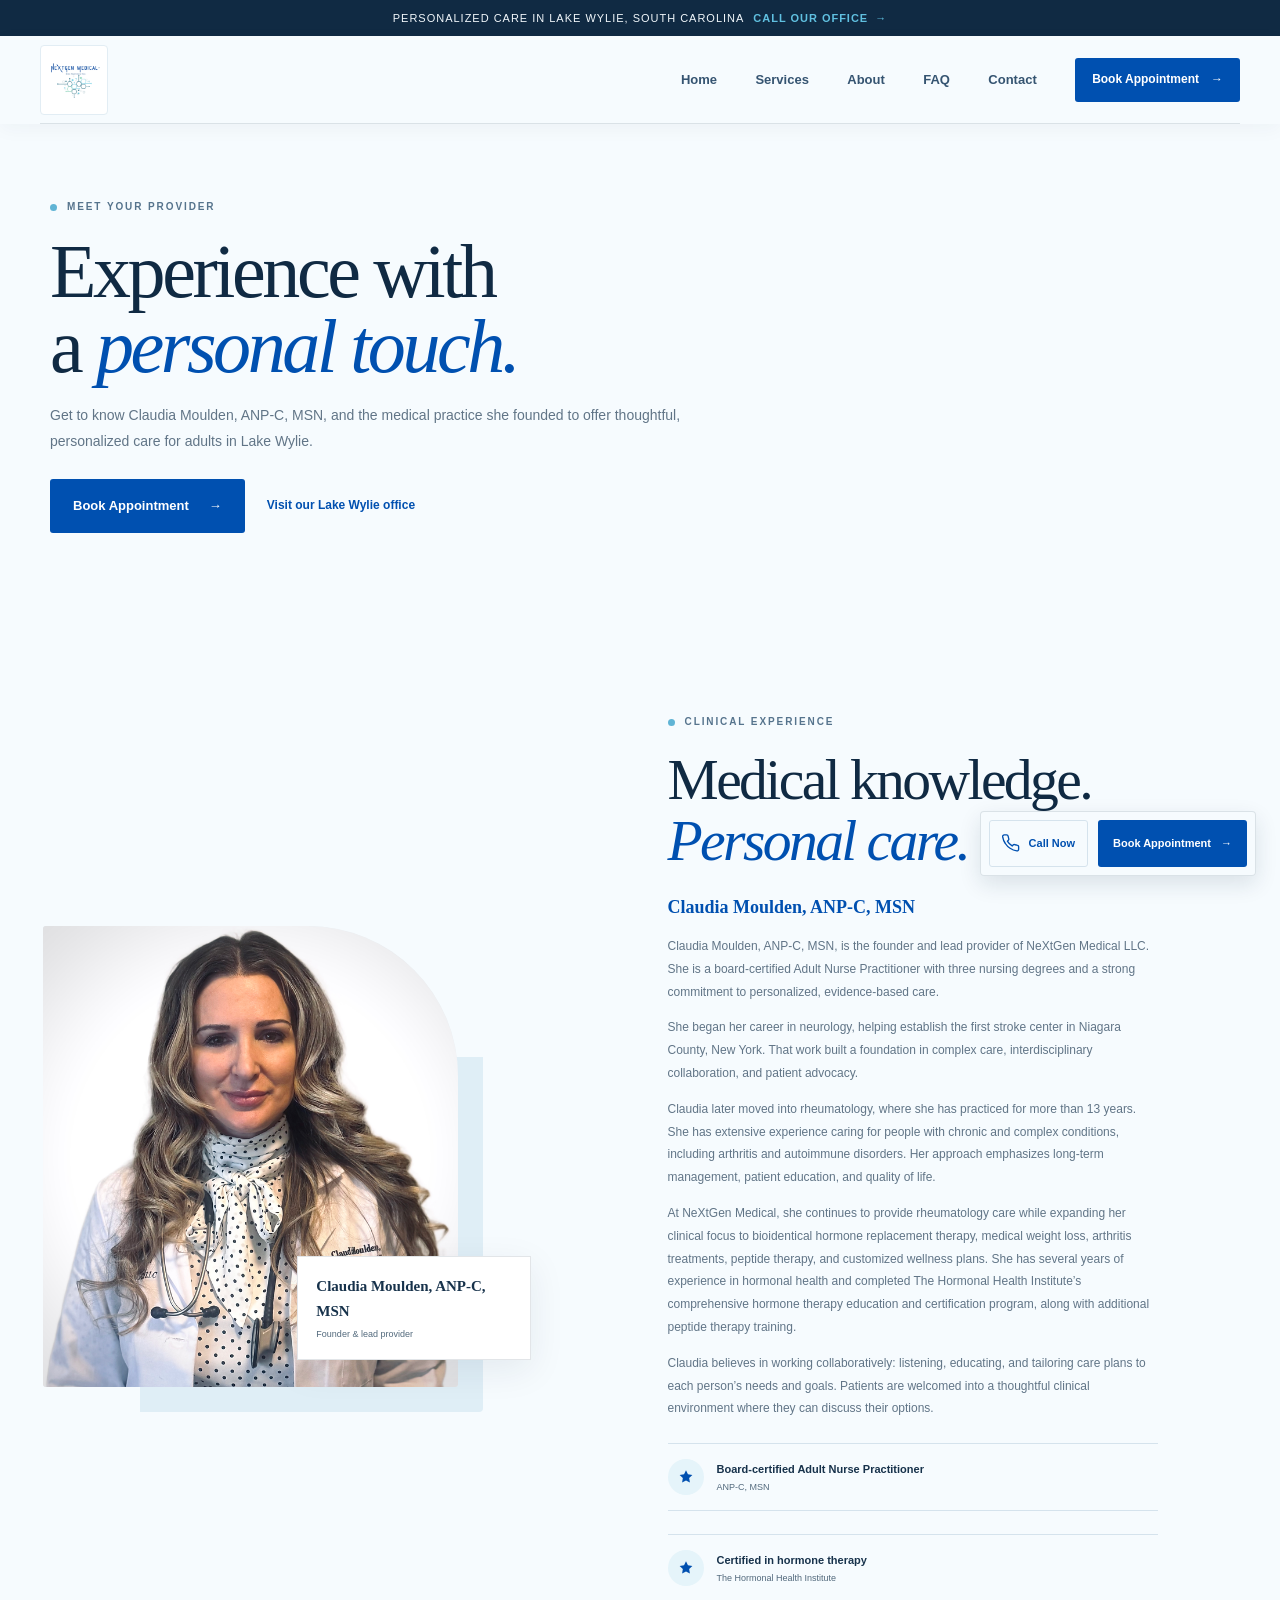
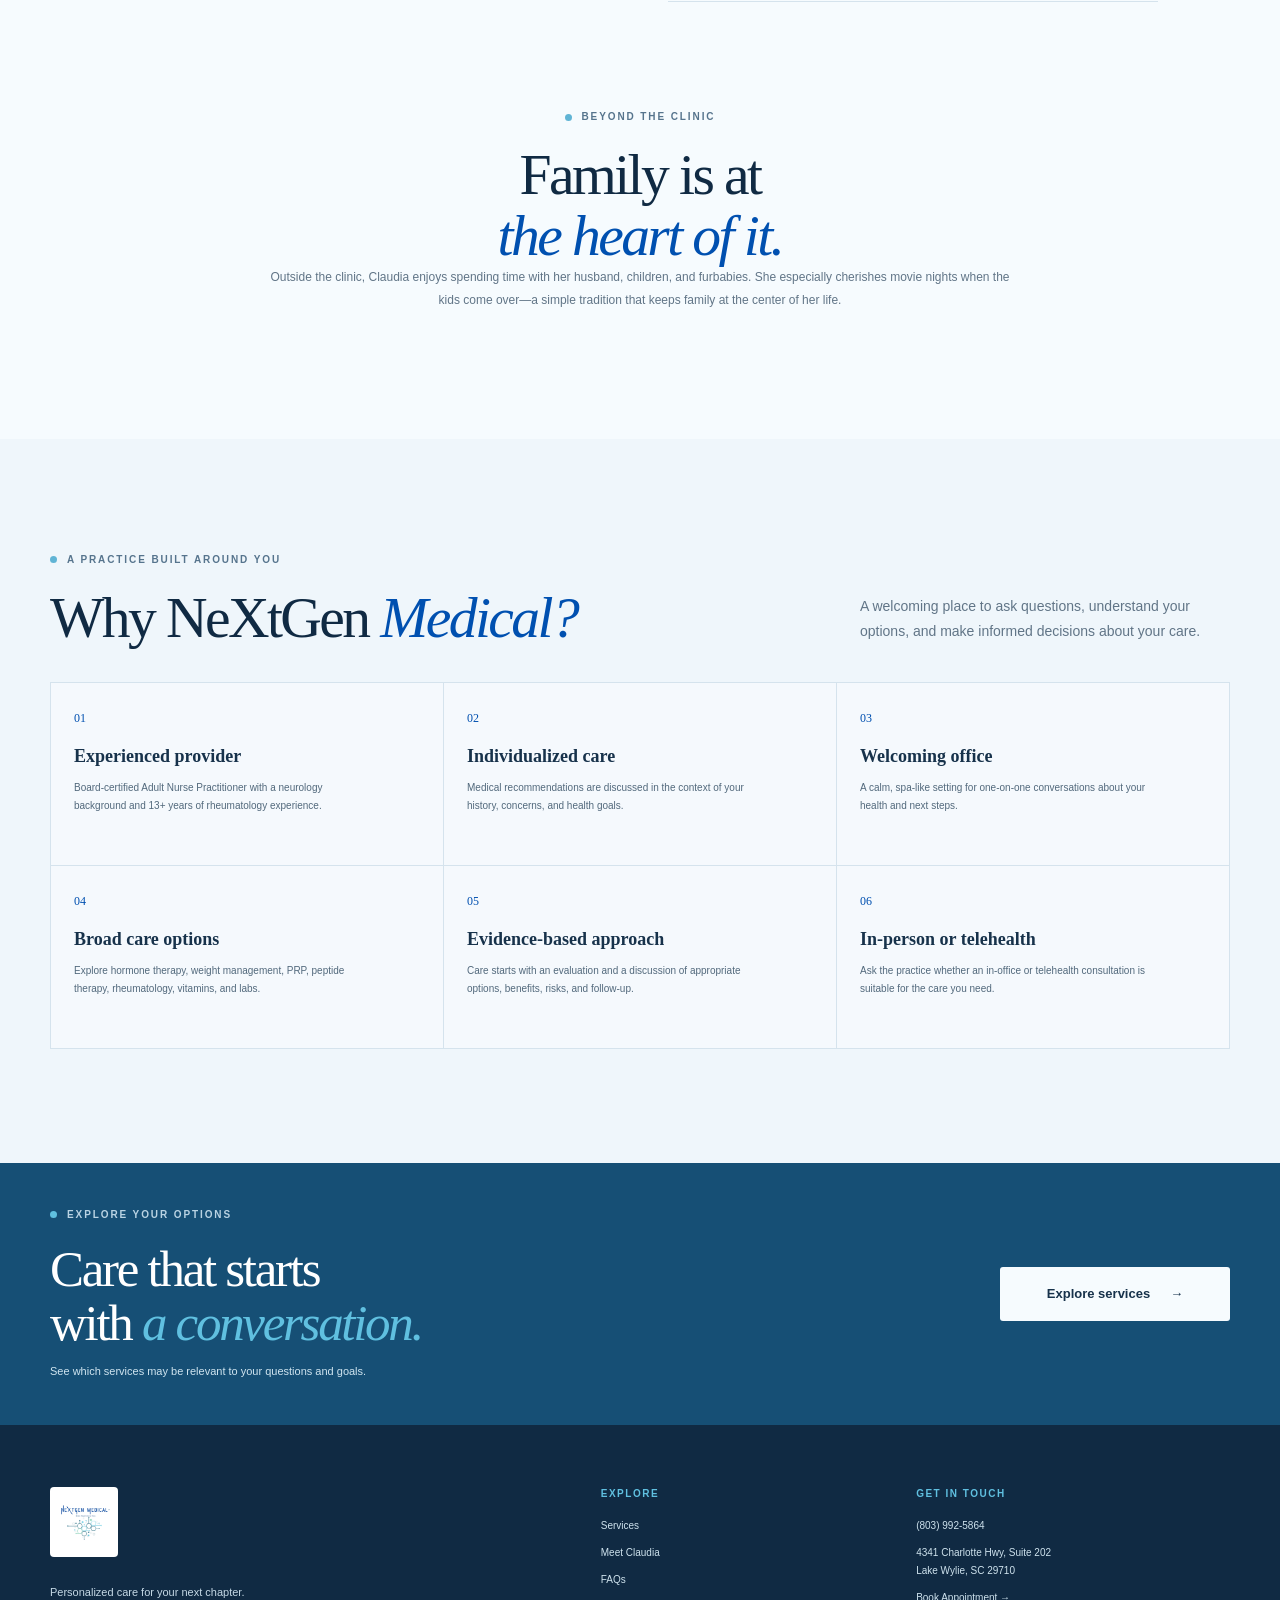
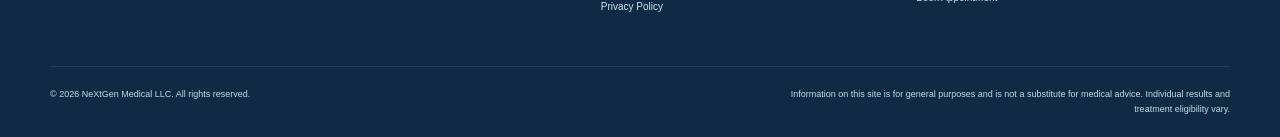
==== commit 2e10764b: "Update privacy policy draft and site copy Co-authored-by: Copilot <223556219+Copilot@users.noreply.g" ====
--- a/about.html
+++ b/about.html
@@ -100,7 +100,7 @@
     <footer class="site-footer">
       <div class="section-wrap footer-main">
         <div class="footer-brand"><a class="brand brand-light" href="index.html" aria-label="NeXtGen Medical home"><img class="brand-mark" src="assets/nextgen-medical-logo.avif" alt="" aria-hidden="true"></a><p>Personalized care for your next chapter.</p></div>
-        <div class="footer-column"><h2>Explore</h2><a href="services.html">Services</a><a href="about.html">Meet Claudia</a><a href="faq.html">FAQs</a></div>
+        <div class="footer-column"><h2>Explore</h2><a href="services.html">Services</a><a href="about.html">Meet Claudia</a><a href="faq.html">FAQs</a><a href="privacy.html">Privacy Policy</a></div>
         <div class="footer-column"><h2>Get in touch</h2><a href="tel:+18039925864">(803) 992-5864</a><a href="contact.html">4341 Charlotte Hwy, Suite 202<br>Lake Wylie, SC 29710</a><a href="https://d2oe0ra32qx05a.cloudfront.net/?practiceKey=k_1_97990" target="_blank" rel="noopener noreferrer">Book Appointment <span aria-hidden="true">&rarr;</span></a></div>
       </div>
       <div class="section-wrap footer-bottom"><p>&copy; <span id="current-year">2026</span> NeXtGen Medical LLC. All rights reserved.</p><p>Information on this site is for general purposes and is not a substitute for medical advice. Individual results and treatment eligibility vary.</p></div>
--- a/styles.min.css
+++ b/styles.min.css
@@ -1 +1 @@
-:root{color-scheme:light;--ink:#17324b;--ink-deep:#102a43;--muted:#617587;--brand-blue:#0050b0;--brand-aqua:#60c0e0;--cream:#f6fbfe;--cream-deep:#eaf5fa;--white:#fff;--line:#d5e3ed;--serif:"Iowan Old Style","Palatino Linotype","Book Antiqua",Georgia,serif;--sans:"Avenir Next",Avenir,"Segoe UI",sans-serif;--content:1180px;}*{box-sizing:border-box;}html{scroll-behavior:smooth;scroll-padding-top:108px;}body{margin:0;background:var(--cream);color:var(--ink);font-family:var(--sans);font-size:16px;line-height:1.65;-webkit-font-smoothing:antialiased;}body,button,a{-webkit-tap-highlight-color:transparent;}img,svg{display:block;}img{max-width:100%;}a{color:inherit;text-decoration:none;}button,a{touch-action:manipulation;}a:focus-visible,button:focus-visible,summary:focus-visible{outline:3px solid #0050b0;outline-offset:4px;}.skip-link{position:fixed;z-index:20;top:10px;left:10px;transform:translateY(-150%);border-radius:4px;padding:10px 14px;background:var(--white);color:var(--ink);font-weight:700;}.skip-link:focus{transform:translateY(0);}.section-wrap{width:min(var(--content),calc(100% - 80px));margin-inline:auto;}.section-pad{padding-block:114px;}.announcement{display:flex;min-height:36px;align-items:center;justify-content:center;gap:9px;background:var(--ink-deep);color:#f1f7fb;font-size:11px;font-weight:500;letter-spacing:0.09em;text-transform:uppercase;}.announcement a{color:var(--brand-aqua);font-weight:700;}.announcement a span{margin-left:3px;}.site-header{position:sticky;top:0;z-index:10;background:var(--cream);box-shadow:0 5px 18px rgba(16,42,67,0.04);}.header-inner{display:flex;width:min(1320px,calc(100% - 80px));min-height:88px;align-items:center;justify-content:space-between;margin-inline:auto;border-bottom:1px solid rgba(16,42,67,0.12);}.brand{display:inline-flex;align-items:center;gap:10px;flex-shrink:0;}.brand-mark{width:68px;height:70px;flex:0 0 auto;border:1px solid #e2edf4;border-radius:4px;padding:3px;background:#fff;object-fit:contain;}.site-nav{display:flex;align-items:center;gap:clamp(20px,3vw,42px);color:#355471;font-size:13px;font-weight:600;}.site-nav>a:not(.button){transition:color 160ms ease;}.site-nav>a:not(.button):hover,.footer-column a:hover{color:#007bb9;}.menu-toggle{display:none;}.button{display:inline-flex;min-height:54px;align-items:center;justify-content:center;gap:20px;border:1px solid transparent;border-radius:3px;padding:13px 22px;font-family:var(--sans);font-size:13px;font-weight:700;line-height:1.3;transition:background 170ms ease,color 170ms ease,transform 170ms ease;}.button:hover{transform:translateY(-2px);}.button-dark{background:var(--brand-blue);color:var(--white);}.button-dark:hover{background:var(--ink-deep);}.button-outline{border-color:#c6dce9;background:transparent;color:var(--ink);}.button-outline:hover{border-color:var(--brand-blue);background:#e5f4fa;}.button-small{min-height:44px;gap:12px;padding:10px 16px;font-size:12px;}.button-light{background:var(--cream);color:var(--ink);}.button-light:hover{background:var(--brand-aqua);}.hero{display:grid;min-height:0;grid-template-columns:1fr;align-items:center;padding-block:82px;}.hero-copy{max-width:760px;padding-top:12px;}.eyebrow{display:flex;align-items:center;gap:10px;margin:0 0 20px;color:#56748d;font-size:10px;font-weight:700;letter-spacing:0.19em;line-height:1.4;text-transform:uppercase;}.eyebrow-dot{width:7px;height:7px;border-radius:50%;background:#60b4d5;}h1,h2,h3,p{margin-top:0;}h1,h2{margin-bottom:0;color:var(--ink-deep);font-family:var(--serif);font-weight:400;letter-spacing:-0.045em;}h1{font-size:clamp(54px,6vw,78px);line-height:0.99;}h1 em,h2 em{color:var(--brand-blue);font-weight:400;}.hero-intro{max-width:460px;margin:25px 0 28px;color:#617587;font-size:15px;line-height:1.85;}.hero-actions{display:flex;align-items:center;gap:22px;flex-wrap:wrap;}.text-link{display:inline-flex;align-items:center;gap:8px;color:#56748d;font-size:12px;font-weight:700;}.text-link:hover{color:#007bb9;}.hero-proof{display:flex;align-items:center;gap:13px;margin-top:42px;}.proof-avatars{display:flex;padding-left:2px;}.avatar{display:grid;width:31px;height:31px;place-items:center;border:2px solid var(--cream);border-radius:50%;margin-left:-5px;color:white;font-family:var(--serif);font-size:12px;font-weight:700;}.avatar-one{background:#0050a0;}.avatar-two{background:#60b4d5;}.avatar-three{background:#153b60;}.hero-proof p{margin:0;color:#64798c;font-size:10px;line-height:1.6;}.proof-check{display:grid;width:32px;height:32px;place-items:center;border-radius:50%;background:#e4f2f8;color:var(--brand-blue);font-size:17px;font-weight:700;}.hero-proof strong{color:var(--ink);font-size:11px;}.local-visit{border-block:1px solid var(--line);background:#eef5fa;}.local-visit-inner{display:flex;min-height:130px;align-items:center;justify-content:space-between;gap:24px;padding-block:20px;}.local-visit .eyebrow{margin-bottom:4px;font-size:9px;}.local-visit-title{margin:0;color:var(--ink-deep);font-family:var(--serif);font-size:23px;font-weight:600;letter-spacing:-0.025em;line-height:1.3;}.local-visit-address{margin:3px 0 0;color:var(--muted);font-size:11px;}.local-visit-actions{display:flex;flex-wrap:wrap;gap:24px;}.trust-strip{border-block:1px solid var(--line);background:#f0f7fb;}.trust-inner{display:flex;width:min(1000px,calc(100% - 80px));min-height:108px;align-items:center;justify-content:space-between;gap:28px;margin-inline:auto;}.trust-item{display:flex;align-items:center;gap:13px;}.trust-icon{display:grid;width:39px;height:39px;flex:0 0 39px;place-items:center;border:1px solid #d5e3ed;border-radius:50%;}.trust-icon svg{width:19px;stroke:var(--brand-blue);stroke-linecap:round;stroke-linejoin:round;stroke-width:1.45;}.trust-item strong,.trust-item small{display:block;}.trust-item strong{color:var(--ink);font-family:var(--serif);font-size:15px;font-weight:600;line-height:1.3;}.trust-item small{margin-top:3px;color:#64798c;font-size:10px;}.trust-divider{width:1px;height:39px;background:#d8e4ee;}.section-heading{display:flex;align-items:end;justify-content:space-between;gap:60px;margin-bottom:44px;}h2{font-size:clamp(41px,4.5vw,58px);line-height:1.06;}.section-lead{max-width:370px;margin:0 0 4px;color:var(--muted);font-size:14px;line-height:1.8;}.service-grid{display:grid;grid-template-columns:repeat(4,1fr);border:1px solid var(--line);background:rgba(255,255,255,0.45);}.service-card{display:flex;min-height:284px;flex-direction:column;padding:25px 24px 22px;}.service-card + .service-card{border-left:1px solid var(--line);}.service-card-featured{background:#e5f4fa;}.service-card-top{display:flex;align-items:center;justify-content:space-between;margin-bottom:24px;}.service-icon{display:grid;width:47px;height:47px;place-items:center;border-radius:50%;background:#eef5fa;}.service-icon svg{width:25px;stroke:var(--brand-blue);stroke-linecap:round;stroke-linejoin:round;stroke-width:1.35;}.card-number{color:#91a7b8;font-family:var(--serif);font-size:13px;}.service-card h3,.step h3{margin-bottom:10px;color:var(--ink);font-family:var(--serif);font-size:20px;font-weight:600;letter-spacing:-0.02em;line-height:1.25;}.service-card p{margin-bottom:19px;color:#64798c;font-size:11px;line-height:1.75;}.service-card a{display:inline-flex;align-items:center;gap:8px;margin-top:auto;color:var(--brand-blue);font-size:10px;font-weight:700;}.service-card a:hover{color:#007bb9;}.service-note{margin:15px 0 0;color:#64798c;font-size:10px;}.services-more{display:flex;align-items:center;justify-content:space-between;gap:20px;margin-top:20px;border-top:1px solid var(--line);padding-top:17px;}.services-more p{margin:0;color:var(--muted);font-size:11px;}.vitamin-feature{overflow:hidden;background:#edf5fa;}.vitamin-inner{display:grid;grid-template-columns:1fr 0.9fr;align-items:center;gap:12%;}.vitamin-copy{max-width:490px;}.vitamin-copy>p:not(.eyebrow,.vitamin-disclaimer){margin:20px 0;color:var(--muted);font-size:13px;line-height:1.85;}.vitamin-options{display:flex;flex-wrap:wrap;gap:8px;margin-top:21px;}.vitamin-options span{border:1px solid #d5e3ed;border-radius:2px;padding:7px 11px;background:rgba(255,255,255,0.6);color:var(--brand-blue);font-size:10px;font-weight:700;}.vitamin-disclaimer{margin:13px 0 18px;color:#63788b;font-size:9px;line-height:1.65;}.vitamin-actions,.location-actions{display:flex;align-items:center;gap:18px;flex-wrap:wrap;}.vitamin-visual{position:relative;display:grid;min-height:355px;place-items:center;}.vitamin-circle{position:absolute;display:block;width:min(100%,350px);aspect-ratio:1;border:1px solid #d5e3ed;border-radius:50%;}.vitamin-circle-one{transform:scale(0.83);}.vitamin-circle-two{transform:scale(1.08);}.vitamin-card{position:relative;z-index:1;display:flex;width:224px;min-height:270px;flex-direction:column;align-items:center;justify-content:center;border:1px solid #d8e4ee;background:var(--white);box-shadow:0 18px 45px rgba(16,42,67,0.11);text-align:center;transform:rotate(-4deg);}.vitamin-symbol{display:grid;width:54px;height:54px;place-items:center;border:1px solid #d5e3ed;border-radius:50%;color:#0050b0;font-family:var(--serif);font-size:38px;line-height:1;}.vitamin-card-title{margin-top:18px;color:var(--ink);font-family:var(--serif);font-size:21px;line-height:1.13;}.vitamin-card-note{margin-top:10px;color:#63788b;font-size:9px;letter-spacing:0.08em;text-transform:uppercase;}.vitamin-card-lines{width:38px;height:1px;margin-top:17px;background:#60b4d5;}.vitamin-leaf{position:absolute;z-index:2;width:48px;height:78px;border:1.5px solid #60a9c4;border-radius:100% 0 100% 0;}.vitamin-leaf-one{right:10%;bottom:26px;transform:rotate(28deg);}.vitamin-leaf-two{right:21%;bottom:18px;width:33px;height:57px;transform:rotate(66deg);}.approach{overflow:hidden;position:relative;background:var(--ink-deep);color:#eff6fb;}.approach-inner{display:grid;grid-template-columns:0.95fr 1fr;align-items:center;gap:12%;}.approach-copy{position:relative;z-index:1;}.eyebrow-light{color:#b9d3e3;}.eyebrow-light .eyebrow-dot{background:var(--brand-aqua);}.approach h2,.final-cta h2{color:var(--white);}.approach h2 em,.final-cta h2 em{color:var(--brand-aqua);}.approach-copy>p:not(.eyebrow){max-width:430px;margin:22px 0 28px;color:#c5dce9;font-size:13px;line-height:1.9;}.approach-steps{position:relative;z-index:1;}.step{display:grid;grid-template-columns:45px 1fr;gap:18px;border-bottom:1px solid rgba(210,229,242,0.18);padding:24px 0;}.step:first-child{border-top:1px solid rgba(210,229,242,0.18);}.step-number{color:var(--brand-aqua);font-family:var(--serif);font-size:15px;}.step h3{margin-bottom:6px;color:var(--white);font-size:18px;}.step p{max-width:360px;margin:0;color:#c5dce9;font-size:11px;line-height:1.8;}.approach-orbit{position:absolute;right:-120px;bottom:-280px;width:550px;height:550px;border:1px solid rgba(96,192,224,0.12);border-radius:50%;}.approach-orbit::after,.approach-orbit::before{position:absolute;border:1px solid rgba(96,192,224,0.1);border-radius:50%;content:"";}.approach-orbit::before{inset:38px;}.approach-orbit::after{inset:80px;}.provider{display:grid;grid-template-columns:0.86fr 1fr;align-items:center;gap:11%;}.provider-photo-wrap{position:relative;width:100%;max-width:440px;justify-self:center;padding:0 25px 25px 0;}.provider-photo-wrap img{position:relative;z-index:1;width:100%;aspect-ratio:0.9;border-radius:3px 150px 3px 3px;background:#e9f2f8;object-fit:cover;object-position:center 28%;}.provider-blob{position:absolute;right:0;bottom:0;width:78%;height:73%;border-radius:0 0 4px 0;background:#dfeef6;}.provider-note{position:absolute;z-index:2;right:-48px;bottom:52px;width:234px;border:1px solid rgba(16,42,67,0.12);padding:17px 18px;background:var(--white);box-shadow:0 10px 36px rgba(16,42,67,0.08);}.provider-note strong,.provider-note small{display:block;}.provider-note strong{color:var(--ink);font-family:var(--serif);font-size:15px;font-weight:600;}.provider-note small{margin-top:3px;color:#64798c;font-size:9px;}.provider-copy{max-width:490px;}.about-provider-bio{padding-bottom:52px;}.about-family{padding-top:36px;}.about-family .provider-copy{max-width:760px;margin-inline:auto;text-align:center;}.about-family .eyebrow{justify-content:center;}.why{background:#eff6fb;}.why .section-heading{margin-bottom:34px;}.why-grid{display:grid;grid-template-columns:repeat(3,1fr);border-top:1px solid var(--line);border-left:1px solid var(--line);}.why-card{min-height:183px;border-right:1px solid var(--line);border-bottom:1px solid var(--line);padding:21px 23px;background:rgba(255,255,255,0.34);}.why-number{color:#0050b0;font-family:var(--serif);font-size:12px;}.why-card h3{margin:12px 0 7px;color:var(--ink);font-family:var(--serif);font-size:18px;font-weight:600;}.why-card p{max-width:290px;margin:0;color:#63788b;font-size:10px;line-height:1.8;}.testimonials{background:var(--white);}.awards{background:#f4f8fb;}.awards-inner{display:flex;flex-direction:column;align-items:center;gap:34px;}.awards-copy{max-width:620px;text-align:center;}.awards-copy .eyebrow{justify-content:center;}.awards-copy h2{margin:13px 0;font-size:clamp(36px,4.4vw,54px);}.awards-copy>p:last-child{margin:0;color:var(--muted);font-size:13px;line-height:1.7;}.awards-grid{display:grid;width:min(100%,920px);grid-template-columns:repeat(3,minmax(0,1fr));align-items:stretch;gap:20px;}.award-card{display:flex;min-width:0;flex-direction:column;align-items:center;justify-content:space-between;gap:10px;margin:0;border:1px solid #e1ebf1;border-radius:12px;padding:18px 16px 15px;background:var(--white);box-shadow:0 8px 24px rgba(16,42,67,0.045);text-align:center;}.award-badge{display:block;width:100%;height:170px;object-fit:contain;}.award-card figcaption{display:flex;min-height:34px;align-items:center;justify-content:center;gap:8px;color:#536b7d;font-size:10px;font-weight:600;line-height:1.5;}.award-card figcaption span{border-radius:999px;padding:3px 8px;background:#edf5fa;color:var(--brand-blue);font-size:9px;font-weight:700;}.testimonial-inner{display:grid;grid-template-columns:0.7fr 1fr;align-items:center;gap:12%;}.testimonial-heading>p:not(.eyebrow){max-width:320px;margin:18px 0 0;color:var(--muted);font-size:11px;line-height:1.8;}.testimonial-card{position:relative;margin:0;border:1px solid var(--line);padding:36px 40px;background:#f6fbfe;}.testimonial-card>p{max-width:620px;margin:0 0 22px;color:var(--ink);font-family:var(--serif);font-size:clamp(22px,2.7vw,31px);line-height:1.38;}.provider-name{margin:22px 0 12px;color:var(--brand-blue);font-family:var(--serif);font-size:18px;font-weight:600;}.provider-copy>p:not(.eyebrow,.provider-name){margin-bottom:13px;color:var(--muted);font-size:12px;line-height:1.9;}.credential{display:flex;align-items:center;gap:13px;margin:23px 0 20px;border-top:1px solid var(--line);border-bottom:1px solid var(--line);padding:15px 0;}.credential-icon{display:grid;width:36px;height:36px;flex:0 0 36px;place-items:center;border-radius:50%;background:#e5f4fa;}.credential-icon svg{width:18px;fill:#0050b0;}.credential strong,.credential small{display:block;}.credential strong{color:var(--ink);font-size:11px;}.credential small{margin-top:2px;color:#64798c;font-size:9px;}.text-link-dark{color:var(--brand-blue);}.pricing{background:#edf5fa;}.pricing-inner{display:grid;grid-template-columns:0.8fr 1fr;align-items:center;gap:12%;}.pricing-copy{max-width:390px;}.pricing-copy>p:not(.eyebrow){margin:22px 0 20px;color:var(--muted);font-size:12px;line-height:1.9;}.price-card{border:1px solid #d5e3ed;padding:29px 32px 25px;background:var(--white);box-shadow:0 12px 38px rgba(16,42,67,0.045);}.price-row{display:flex;align-items:center;justify-content:space-between;gap:16px;}.price-label,.price-detail{display:block;}.price-label{color:var(--ink);font-family:var(--serif);font-size:18px;font-weight:600;}.price-detail{margin-top:3px;color:#63788b;font-size:10px;}.price-amount{color:var(--brand-blue);font-family:var(--serif);font-size:36px;line-height:1;}.price-includes{max-width:440px;margin:10px 0 0;color:#63788b;font-size:10px;line-height:1.75;}.price-rule{height:1px;margin:20px 0;background:var(--line);}.price-footnote{display:flex;align-items:center;gap:10px;margin-top:20px;border-radius:3px;padding:12px;background:#e8f3f9;color:#63788b;font-size:10px;line-height:1.55;}.footnote-icon{flex:0 0 22px;}.footnote-icon svg{width:20px;stroke:var(--brand-blue);stroke-linecap:round;stroke-width:1.5;}.price-cta{width:100%;min-height:48px;margin-top:17px;}.faq{display:grid;grid-template-columns:0.75fr 1fr;align-items:start;gap:13%;}.faq-heading>p:not(.eyebrow){max-width:300px;margin:20px 0 15px;color:var(--muted);font-size:12px;line-height:1.85;}.faq-list{border-top:1px solid var(--line);}.faq-item{border-bottom:1px solid var(--line);}.faq-item summary{position:relative;display:flex;min-height:67px;align-items:center;justify-content:space-between;gap:20px;padding:15px 0;color:var(--ink);cursor:pointer;font-family:var(--serif);font-size:17px;font-weight:600;line-height:1.35;list-style:none;}.faq-item summary::-webkit-details-marker{display:none;}.faq-item summary>span{position:relative;width:23px;height:23px;flex:0 0 23px;border:1px solid #d5e3ed;border-radius:50%;}.faq-item summary>span::before,.faq-item summary>span::after{position:absolute;top:10px;left:6px;width:9px;height:1px;background:var(--brand-blue);content:"";transition:transform 160ms ease;}.faq-item summary>span::after{transform:rotate(90deg);}.faq-item[open] summary>span::after{transform:rotate(0);}.faq-item>p{max-width:540px;margin:-1px 30px 20px 0;color:#63788b;font-size:11px;line-height:1.85;}.faq-item>p a{color:var(--brand-blue);font-weight:700;text-decoration:underline;text-underline-offset:2px;}.faq-category{margin:26px 0 0;border-bottom:1px solid var(--line);padding:0 0 9px;color:#2b6c91;font-family:var(--sans);font-size:9px;font-weight:700;letter-spacing:0.17em;text-transform:uppercase;}.faq-category:first-child{margin-top:0;}.location{background:#eef5fa;}.location-inner{display:grid;grid-template-columns:1fr 0.84fr;align-items:center;gap:12%;}.location-map-wrap{min-height:330px;overflow:hidden;border:1px solid #d8e4ee;background:#e7f2f8;}.location-map{display:block;width:100%;height:330px;border:0;}.location-copy{max-width:500px;}.location-copy>p:not(.eyebrow){margin:19px 0;color:var(--muted);font-size:12px;line-height:1.85;}.location-copy address{margin-bottom:9px;color:#63788b;font-size:12px;font-style:normal;line-height:1.8;}.location-copy address strong{color:var(--ink);font-size:14px;}.location-phone{display:inline-block;margin-bottom:20px;color:var(--brand-blue);font-family:var(--serif);font-size:20px;font-weight:600;}.location-hours{margin:0 0 20px;color:var(--muted);font-size:12px;line-height:1.8;}.location-hours strong{display:block;color:var(--ink);}.location-card{position:relative;display:flex;min-height:330px;flex-direction:column;align-items:flex-start;justify-content:center;overflow:hidden;border:1px solid #d8e4ee;padding:35px;background:linear-gradient(135deg,transparent 48%,rgba(96,192,224,0.08) 49%,transparent 50%),linear-gradient(25deg,transparent 54%,rgba(96,192,224,0.1) 55%,transparent 56%),#e7f2f8;background-size:80px 80px,100px 100px,auto;}.location-pin{display:grid;width:47px;height:47px;place-items:center;border-radius:50%;background:var(--brand-blue);}.location-pin svg{width:24px;stroke:var(--white);stroke-linecap:round;stroke-linejoin:round;stroke-width:1.5;}.location-card-label{margin-top:19px;color:#64798c;font-size:9px;letter-spacing:0.15em;text-transform:uppercase;}.location-card-city{margin-top:2px;color:var(--ink);font-family:var(--serif);font-size:34px;line-height:1.15;}.location-card-state{margin-top:4px;color:var(--brand-blue);font-size:9px;font-weight:700;letter-spacing:0.18em;}.location-card-rule{width:45px;height:1px;margin:17px 0 11px;background:#60b4d5;}.location-card-address{color:#617587;font-family:var(--serif);font-size:15px;line-height:1.55;}.location-card>a{display:inline-flex;gap:7px;margin-top:17px;color:var(--brand-blue);font-size:10px;font-weight:700;}.location-card>a:hover{color:#007bb9;}.page-hero{padding-block:76px 68px;}.page-hero h1,.service-page-hero h1{max-width:790px;font-size:clamp(48px,6.5vw,76px);}.page-hero>p:not(.eyebrow),.service-page-hero>p:not(.eyebrow){max-width:640px;margin:19px 0 24px;color:var(--muted);font-size:14px;line-height:1.85;}.catalog{background:#eef5fa;}.catalog-heading{margin-bottom:32px;}.catalog-heading h2{font-size:clamp(38px,4vw,51px);}.catalog-grid{display:grid;grid-template-columns:repeat(3,1fr);border-top:1px solid var(--line);border-left:1px solid var(--line);}.catalog-card{display:flex;min-height:315px;flex-direction:column;border-right:1px solid var(--line);border-bottom:1px solid var(--line);padding:23px;background:rgba(255,255,255,0.56);}.catalog-number{color:#64798c;font-size:9px;font-weight:700;letter-spacing:0.13em;line-height:1.5;}.catalog-card h2{margin:15px 0 8px;font-size:24px;letter-spacing:-0.03em;line-height:1.17;}.catalog-card>p{min-height:42px;margin:0;color:#64798c;font-size:10px;line-height:1.7;}.catalog-card ul{display:grid;gap:5px;margin:15px 0 19px;padding-left:16px;color:#486a85;font-size:10px;line-height:1.5;}.catalog-card li::marker{color:#60b4d5;}.catalog-card .text-link{margin-top:auto;font-size:10px;}.catalog-note{margin:14px 0 0;color:#64798c;font-size:10px;line-height:1.7;}.consult-banner{background:var(--ink-deep);color:var(--white);}.consult-banner-inner{display:flex;min-height:265px;align-items:center;justify-content:space-between;gap:35px;padding-block:48px;}.consult-banner h2{color:var(--white);font-size:clamp(36px,4vw,49px);}.consult-banner h2 em{color:var(--brand-aqua);}.consult-banner-inner>div:first-child>p:last-child{margin:12px 0 0;color:#bed9e8;font-size:12px;}.consult-banner-inner>div:last-child{display:flex;min-width:300px;flex-direction:column;align-items:flex-start;gap:15px;}.consult-price{color:var(--brand-aqua);font-family:var(--serif);font-size:34px;line-height:1;}.consult-price small{margin-left:7px;color:#d0e2ed;font-family:var(--sans);font-size:10px;}.service-page-hero{padding-block:48px 68px;}.breadcrumb{display:inline-flex;margin-bottom:31px;color:#56748d;font-size:11px;font-weight:700;}.breadcrumb:hover{color:#007bb9;}.service-page-hero .eyebrow{margin-bottom:14px;}.service-page-hero>p:not(.eyebrow){max-width:670px;margin-bottom:24px;}.care-detail{background:#eef5fa;}.care-detail-grid{display:grid;grid-template-columns:1fr 300px;align-items:start;gap:10%;}.care-main{max-width:700px;}.care-section{border-top:1px solid #d8e4ee;padding:26px 0;}.care-section:first-child{border-top:0;padding-top:0;}.care-section .eyebrow{margin-bottom:10px;color:#2b6c91;font-size:8px;}.care-section h2{margin-bottom:12px;font-size:clamp(28px,3vw,38px);}.care-section>p:not(.eyebrow){margin:0;color:#63788b;font-size:12px;line-height:1.9;}.care-aside{position:sticky;top:28px;display:flex;flex-direction:column;align-items:flex-start;border:1px solid #d8e4ee;padding:25px;background:var(--white);box-shadow:0 10px 35px rgba(16,42,67,0.05);}.aside-label{color:#63788b;font-size:9px;font-weight:700;letter-spacing:0.16em;}.aside-price{margin-top:7px;color:var(--brand-blue);font-family:var(--serif);font-size:56px;font-weight:400;line-height:1.1;}.aside-description{margin:4px 0 19px;color:#63788b;font-size:11px;line-height:1.6;}.care-aside .button{width:100%;gap:8px;padding-inline:12px;font-size:11px;}.aside-phone{align-self:center;margin-top:15px;color:var(--brand-blue);font-size:10px;font-weight:700;}.aside-phone:hover{text-decoration:underline;}.care-aside>p{margin:19px 0 0;border-top:1px solid var(--line);padding-top:13px;color:#64798c;font-size:9px;line-height:1.7;}.injection-list{display:grid;grid-template-columns:1fr 1fr;gap:10px;margin-top:19px;}.injection-list article{border:1px solid #d5e3ed;padding:14px;background:rgba(255,255,255,0.55);}.injection-list h3{margin:0 0 5px;color:var(--ink);font-family:var(--serif);font-size:16px;}.injection-list p{margin:0;color:#63788b;font-size:9px;line-height:1.7;}.peptide-list{display:grid;grid-template-columns:repeat(2,minmax(0,1fr));gap:8px;margin:19px 0;padding:0;list-style:none;}.peptide-list li{border:1px solid #d5e3ed;padding:10px 12px;background:rgba(255,255,255,0.6);color:var(--brand-blue);font-size:11px;font-weight:700;}.peptide-details{display:grid;grid-template-columns:repeat(2,minmax(0,1fr));gap:10px;margin-top:20px;}.peptide-detail{border:1px solid #d5e3ed;padding:15px;background:rgba(255,255,255,0.58);}.peptide-detail h3{margin:0 0 7px;color:var(--ink);font-family:var(--serif);font-size:17px;font-weight:600;}.peptide-detail p{margin:0 0 9px;color:#63788b;font-size:10px;line-height:1.75;}.peptide-detail a{display:inline-block;margin:3px 8px 0 0;color:var(--brand-blue);font-size:9px;font-weight:700;line-height:1.5;text-decoration:underline;text-underline-offset:2px;}.peptide-detail a:hover,.peptide-source-note a:hover{color:#007bb9;}.peptide-source-note{margin:17px 0 0;border-left:2px solid #60b4d5;padding:10px 12px;background:rgba(96,192,224,0.7);color:#63788b;font-size:9px;line-height:1.75;}.peptide-source-note a{color:var(--brand-blue);font-weight:700;text-decoration:underline;text-underline-offset:2px;}.service-next{background:#164f75;color:var(--white);}.service-next-inner{display:flex;min-height:255px;align-items:center;justify-content:space-between;gap:30px;padding-block:45px;}.service-next h2{color:var(--white);font-size:clamp(38px,4vw,51px);}.service-next h2 em{color:var(--brand-aqua);}.service-next-inner>div>p:last-child{margin:12px 0 0;color:#d0e5f0;font-size:11px;}.service-next-inner>.button{min-width:230px;}.final-cta{overflow:hidden;position:relative;background:#164f75;color:var(--white);}.final-cta-inner{position:relative;display:flex;min-height:320px;align-items:center;justify-content:space-between;gap:40px;padding-block:66px;}.final-cta h2{font-size:clamp(44px,5vw,62px);}.final-cta-actions{position:relative;z-index:1;display:flex;min-width:270px;flex-direction:column;align-items:flex-start;gap:16px;}.final-phone{color:#d9edf6;font-size:11px;}.final-phone:hover{text-decoration:underline;}.cta-sun{position:absolute;top:-190px;right:8%;width:430px;height:430px;border:1px solid rgba(96,192,224,0.14);border-radius:50%;}.cta-sun::before,.cta-sun::after{position:absolute;border:1px solid rgba(96,192,224,0.12);border-radius:50%;content:"";}.cta-sun::before{inset:31px;}.cta-sun::after{inset:66px;}.site-footer{background:var(--ink-deep);color:#d9eaf5;}.footer-main{display:grid;grid-template-columns:1.5fr 0.75fr 1fr;gap:80px;padding-block:62px 50px;}.brand-light .brand-mark{border-color:rgba(255,255,255,0.3);}.footer-brand>p{margin:17px 0 0;color:#c5d9e6;font-size:11px;}.footer-column{display:flex;flex-direction:column;align-items:flex-start;gap:9px;}.footer-column h2{margin:0 0 8px;color:var(--brand-aqua);font-family:var(--sans);font-size:10px;font-weight:700;letter-spacing:0.15em;line-height:1.3;text-transform:uppercase;}.footer-column a{color:#cee2ed;font-size:10px;line-height:1.8;transition:color 160ms ease;}.footer-bottom{display:flex;justify-content:space-between;gap:36px;border-top:1px solid rgba(96,192,224,0.15);padding-block:20px;color:#c5d9e6;font-size:9px;}.footer-bottom p{margin:0;}.footer-bottom p:last-child{max-width:440px;text-align:right;}.mobile-booking{position:fixed;z-index:12;right:24px;bottom:24px;display:flex;align-items:center;gap:10px;border:1px solid rgba(16,42,67,0.12);border-radius:4px;padding:8px;background:rgba(246,251,254,0.96);box-shadow:0 8px 22px rgba(16,42,67,0.12);backdrop-filter:blur(12px);}.mobile-booking .button{min-height:47px;gap:10px;padding-inline:14px;font-size:11px;}.mobile-call{display:inline-flex;min-height:47px;align-items:center;justify-content:center;gap:8px;border:1px solid #d5e3ed;border-radius:3px;padding-inline:12px;color:var(--brand-blue);font-size:11px;font-weight:700;}.mobile-call svg{width:19px;flex:0 0 19px;stroke:currentColor;stroke-linecap:round;stroke-linejoin:round;stroke-width:1.7;}.mobile-call::after{content:"Call Now";}@media (min-width:1500px){.hero{min-height:0;}}@media (max-width:1000px){.section-wrap{width:min(100% - 56px,var(--content));}.header-inner{width:calc(100% - 56px);}.site-nav{gap:18px;font-size:12px;}.nav-cta{padding-inline:12px;}.hero{min-height:0;}.hero-actions{gap:15px;}.hero-actions .button{padding-inline:17px;}.service-card{padding-inline:17px;}.service-card h3{font-size:18px;}.approach-inner{gap:7%;}.provider{gap:8%;}.provider-note{right:-28px;}.pricing-inner,.faq{gap:8%;}.vitamin-inner,.location-inner{gap:8%;}.catalog-card{padding-inline:17px;}.care-detail-grid{grid-template-columns:1fr 270px;gap:6%;}}@media (max-width:760px){html{scroll-padding-top:78px;}body{padding-bottom:74px;}.section-wrap{width:calc(100% - 44px);}.section-pad{padding-block:76px;}.announcement{min-height:34px;gap:7px;font-size:9px;letter-spacing:0.055em;}.header-inner{width:calc(100% - 44px);min-height:75px;}.brand-mark{width:56px;height:58px;}.menu-toggle{display:flex;width:43px;height:43px;flex-direction:column;align-items:center;justify-content:center;gap:6px;border:1px solid #d5e3ed;border-radius:50%;background:transparent;cursor:pointer;}.menu-toggle span{width:17px;height:1.5px;background:var(--ink);transition:transform 160ms ease;}.menu-toggle[aria-expanded="true"] span:first-child{transform:translateY(3.75px) rotate(45deg);}.menu-toggle[aria-expanded="true"] span:last-child{transform:translateY(-3.75px) rotate(-45deg);}.site-nav{position:absolute;top:100%;right:0;left:0;display:none;align-items:stretch;gap:0;border-top:1px solid var(--line);padding:10px 22px 21px;background:var(--cream);box-shadow:0 12px 18px rgba(16,42,67,0.08);}.site-nav.is-open{display:flex;flex-direction:column;}.site-nav>a:not(.button){border-bottom:1px solid var(--line);padding:13px 2px;font-size:13px;}.site-nav .nav-cta{margin-top:17px;}.hero{min-height:initial;grid-template-columns:1fr;gap:0;padding-block:38px;}.hero-copy{padding-top:0;}.eyebrow{margin-bottom:16px;font-size:9px;letter-spacing:0.16em;}h1{font-size:clamp(44px,11.7vw,62px);}.hero-intro{max-width:480px;margin:20px 0 23px;font-size:13px;line-height:1.8;}.hero-actions{align-items:flex-start;gap:13px;flex-wrap:wrap;}.hero-actions .button{min-height:50px;font-size:12px;}.hero-actions .text-link{min-height:42px;padding-inline:4px;}.hero-proof{margin-top:27px;}.local-visit-inner{align-items:flex-start;flex-direction:column;justify-content:center;gap:13px;padding-block:23px;}.local-visit-actions{gap:20px;}.trust-inner{width:calc(100% - 44px);min-height:0;flex-wrap:wrap;justify-content:flex-start;gap:16px 10px;padding-block:19px;}.trust-item{width:calc(50% - 6px);gap:9px;}.trust-item:last-child{width:100%;}.trust-icon{width:34px;height:34px;flex-basis:34px;}.trust-item strong{font-size:13px;}.trust-item small{font-size:9px;}.trust-divider{display:none;}.section-heading{display:block;margin-bottom:29px;}h2{font-size:clamp(40px,10vw,54px);}.section-lead{max-width:470px;margin-top:17px;font-size:12px;}.service-grid{grid-template-columns:1fr 1fr;}.service-card{min-height:250px;padding:18px 15px 17px;}.service-card + .service-card{border-left:0;}.service-card:nth-child(even){border-left:1px solid var(--line);}.service-card:nth-child(n + 3){border-top:1px solid var(--line);}.service-card-top{margin-bottom:17px;}.service-icon{width:40px;height:40px;}.service-icon svg{width:22px;}.service-card h3{font-size:17px;}.service-card p{font-size:10px;}.service-note{font-size:9px;line-height:1.65;}.vitamin-inner{grid-template-columns:1fr;gap:22px;}.vitamin-copy>p:not(.eyebrow,.vitamin-disclaimer){margin:15px 0;font-size:11px;}.vitamin-visual{min-height:300px;}.vitamin-card{width:195px;min-height:235px;}.vitamin-circle{width:min(100%,300px);}.approach-inner{grid-template-columns:1fr;gap:37px;}.approach-copy>p:not(.eyebrow){margin:17px 0 21px;font-size:12px;}.step{grid-template-columns:34px 1fr;gap:12px;padding:19px 0;}.step h3{font-size:17px;}.provider{grid-template-columns:1fr;gap:43px;}.provider-photo-wrap{width:min(100% - 22px,420px);}.provider-photo-wrap img{aspect-ratio:1.07;object-position:center 25%;}.provider-note{right:-18px;bottom:36px;width:195px;padding:13px;}.provider-note strong{font-size:12px;}.provider-note small{font-size:8px;}.provider-copy>p:not(.eyebrow,.provider-name){font-size:11px;}.why-grid{grid-template-columns:1fr 1fr;}.why-card{min-height:158px;padding:16px 13px;}.why-card h3{font-size:15px;}.why-card p{font-size:9px;}.testimonial-inner{grid-template-columns:1fr;gap:24px;}.awards-inner{gap:25px;}.awards-grid{width:min(100%,480px);grid-template-columns:1fr;gap:12px;}.award-card{flex-direction:row;justify-content:flex-start;gap:18px;padding:12px 16px;text-align:left;}.award-badge{width:112px;height:112px;flex:0 0 112px;}.award-card figcaption{min-height:0;justify-content:flex-start;flex-wrap:wrap;font-size:11px;}.testimonial-card{padding:25px 22px;}.testimonial-card>p{font-size:23px;}.credential strong{font-size:10px;}.credential small{font-size:8px;}.pricing-inner{grid-template-columns:1fr;gap:29px;}.pricing-copy{max-width:480px;}.pricing-copy>p:not(.eyebrow){margin:16px 0;font-size:11px;}.price-card{padding:22px 19px 19px;}.price-label{font-size:16px;}.price-detail{font-size:9px;}.price-amount{font-size:31px;}.price-includes{font-size:9px;}.faq{grid-template-columns:1fr;gap:29px;}.faq-heading>p:not(.eyebrow){margin:16px 0 10px;font-size:11px;}.faq-item summary{min-height:62px;font-size:15px;}.faq-category{font-size:8px;}.faq-item>p{font-size:10px;}.location-inner{grid-template-columns:1fr;gap:29px;}.location-copy>p:not(.eyebrow){margin:15px 0;font-size:11px;}.location-card{min-height:270px;padding:26px;}.location-map-wrap,.location-map{min-height:280px;height:280px;}.services-more{align-items:flex-start;flex-direction:column;gap:10px;}.final-cta-inner{min-height:0;flex-direction:column;align-items:flex-start;gap:26px;padding-block:56px;}.final-cta h2{font-size:clamp(43px,11vw,56px);}.final-cta-actions{min-width:0;}.cta-sun{top:-81px;right:-288px;}.footer-main{grid-template-columns:1fr 1fr;gap:35px 24px;padding-block:42px 32px;}.footer-brand{grid-column:1 / -1;}.footer-column{gap:8px;}.footer-column a{font-size:9px;}.page-hero{padding-block:53px 48px;}.page-hero h1,.service-page-hero h1{font-size:clamp(44px,11vw,62px);}.page-hero>p:not(.eyebrow),.service-page-hero>p:not(.eyebrow){margin:15px 0 20px;font-size:12px;}.catalog-heading{margin-bottom:23px;}.catalog-grid{grid-template-columns:1fr 1fr;}.catalog-card{min-height:290px;padding:17px 13px;}.catalog-card h2{font-size:19px;}.catalog-card>p,.catalog-card ul{font-size:9px;}.catalog-number{font-size:7px;letter-spacing:0.08em;}.consult-banner-inner,.service-next-inner{min-height:0;align-items:flex-start;flex-direction:column;gap:24px;padding-block:43px;}.consult-banner-inner>div:last-child{min-width:0;gap:12px;}.service-next-inner>.button{min-width:220px;}.service-page-hero{padding-block:32px 49px;}.breadcrumb{margin-bottom:23px;}.care-detail-grid{grid-template-columns:1fr;gap:25px;}.care-aside{position:static;order:-1;}.care-section{padding-block:21px;}.care-section h2{font-size:30px;}.care-section>p:not(.eyebrow){font-size:11px;}.care-aside{display:grid;grid-template-columns:auto 1fr;align-items:center;column-gap:15px;padding:18px;}.aside-label{grid-column:1 / -1;}.aside-price{grid-column:1;grid-row:2 / 4;font-size:45px;}.aside-description{margin:7px 0;}.care-aside .button,.aside-phone{grid-column:1 / -1;}.aside-phone{justify-self:center;}.care-aside>p{grid-column:1 / -1;}.injection-list{gap:8px;}.peptide-list{gap:6px;}.peptide-list li{padding:8px;font-size:9px;}.peptide-details{grid-template-columns:1fr;gap:8px;}.peptide-detail{padding:13px;}.footer-bottom{flex-direction:column;gap:8px;padding-bottom:14px;}.footer-bottom p:last-child{text-align:left;}.mobile-booking{position:fixed;z-index:12;right:0;bottom:0;left:0;display:flex;align-items:center;gap:10px;border-top:1px solid rgba(16,42,67,0.12);padding:10px 18px calc(10px + env(safe-area-inset-bottom));background:rgba(246,251,254,0.96);box-shadow:0 -8px 22px rgba(16,42,67,0.06);backdrop-filter:blur(12px);}.mobile-booking .button{min-height:47px;flex:1;gap:10px;padding-inline:12px;font-size:11px;}.mobile-call{min-height:47px;flex:0 0 auto;background:var(--white);}}@media (max-width:380px){.section-wrap,.header-inner{width:calc(100% - 36px);}.hero-actions{align-items:flex-start;flex-direction:column;}.hero-actions .text-link{min-height:25px;}.service-card{padding-inline:12px;}.service-card h3{font-size:15px;}.service-card p{font-size:9px;}.why-grid{grid-template-columns:1fr;}.catalog-grid,.injection-list{grid-template-columns:1fr;}.catalog-card{min-height:0;padding:19px 15px;}.catalog-card>p{min-height:0;}.catalog-card ul{margin-block:12px 16px;}.price-row{gap:8px;}.price-label{font-size:14px;}.price-amount{font-size:28px;}}@media (prefers-reduced-motion:reduce){*,*::before,*::after{scroll-behavior:auto !important;transition-duration:0.01ms !important;animation-duration:0.01ms !important;animation-iteration-count:1 !important;}}+:root{color-scheme:light;--ink:#17324b;--ink-deep:#102a43;--muted:#617587;--brand-blue:#0050b0;--brand-aqua:#60c0e0;--cream:#f6fbfe;--cream-deep:#eaf5fa;--white:#fff;--line:#d5e3ed;--serif:"Iowan Old Style","Palatino Linotype","Book Antiqua",Georgia,serif;--sans:"Avenir Next",Avenir,"Segoe UI",sans-serif;--content:1180px;}*{box-sizing:border-box;}html{scroll-behavior:smooth;scroll-padding-top:108px;}body{margin:0;background:var(--cream);color:var(--ink);font-family:var(--sans);font-size:16px;line-height:1.65;-webkit-font-smoothing:antialiased;}body,button,a{-webkit-tap-highlight-color:transparent;}img,svg{display:block;}img{max-width:100%;}a{color:inherit;text-decoration:none;}button,a{touch-action:manipulation;}a:focus-visible,button:focus-visible,summary:focus-visible{outline:3px solid #0050b0;outline-offset:4px;}.skip-link{position:fixed;z-index:20;top:10px;left:10px;transform:translateY(-150%);border-radius:4px;padding:10px 14px;background:var(--white);color:var(--ink);font-weight:700;}.skip-link:focus{transform:translateY(0);}.section-wrap{width:min(var(--content),calc(100% - 80px));margin-inline:auto;}.section-pad{padding-block:114px;}.announcement{display:flex;min-height:36px;align-items:center;justify-content:center;gap:9px;background:var(--ink-deep);color:#f1f7fb;font-size:11px;font-weight:500;letter-spacing:0.09em;text-transform:uppercase;}.announcement a{color:var(--brand-aqua);font-weight:700;}.announcement a span{margin-left:3px;}.site-header{position:sticky;top:0;z-index:10;background:var(--cream);box-shadow:0 5px 18px rgba(16,42,67,0.04);}.header-inner{display:flex;width:min(1320px,calc(100% - 80px));min-height:88px;align-items:center;justify-content:space-between;margin-inline:auto;border-bottom:1px solid rgba(16,42,67,0.12);}.brand{display:inline-flex;align-items:center;gap:10px;flex-shrink:0;}.brand-mark{width:68px;height:70px;flex:0 0 auto;border:1px solid #e2edf4;border-radius:4px;padding:3px;background:#fff;object-fit:contain;}.site-nav{display:flex;align-items:center;gap:clamp(20px,3vw,42px);color:#355471;font-size:13px;font-weight:600;}.site-nav>a:not(.button){transition:color 160ms ease;}.site-nav>a:not(.button):hover,.footer-column a:hover{color:#007bb9;}.menu-toggle{display:none;}.button{display:inline-flex;min-height:54px;align-items:center;justify-content:center;gap:20px;border:1px solid transparent;border-radius:3px;padding:13px 22px;font-family:var(--sans);font-size:13px;font-weight:700;line-height:1.3;transition:background 170ms ease,color 170ms ease,transform 170ms ease;}.button:hover{transform:translateY(-2px);}.button-dark{background:var(--brand-blue);color:var(--white);}.button-dark:hover{background:var(--ink-deep);}.button-outline{border-color:#c6dce9;background:transparent;color:var(--ink);}.button-outline:hover{border-color:var(--brand-blue);background:#e5f4fa;}.button-small{min-height:44px;gap:12px;padding:10px 16px;font-size:12px;}.button-light{background:var(--cream);color:var(--ink);}.button-light:hover{background:var(--brand-aqua);}.hero{display:grid;min-height:0;grid-template-columns:1fr;align-items:center;padding-block:82px;}.hero-copy{max-width:760px;padding-top:12px;}.eyebrow{display:flex;align-items:center;gap:10px;margin:0 0 20px;color:#56748d;font-size:10px;font-weight:700;letter-spacing:0.19em;line-height:1.4;text-transform:uppercase;}.eyebrow-dot{width:7px;height:7px;border-radius:50%;background:#60b4d5;}h1,h2,h3,p{margin-top:0;}h1,h2{margin-bottom:0;color:var(--ink-deep);font-family:var(--serif);font-weight:400;letter-spacing:-0.045em;}h1{font-size:clamp(54px,6vw,78px);line-height:0.99;}h1 em,h2 em{color:var(--brand-blue);font-weight:400;}.hero-intro{max-width:460px;margin:25px 0 28px;color:#617587;font-size:15px;line-height:1.85;}.hero-actions{display:flex;align-items:center;gap:22px;flex-wrap:wrap;}.text-link{display:inline-flex;align-items:center;gap:8px;color:#56748d;font-size:12px;font-weight:700;}.text-link:hover{color:#007bb9;}.hero-proof{display:flex;align-items:center;gap:13px;margin-top:42px;}.proof-avatars{display:flex;padding-left:2px;}.avatar{display:grid;width:31px;height:31px;place-items:center;border:2px solid var(--cream);border-radius:50%;margin-left:-5px;color:white;font-family:var(--serif);font-size:12px;font-weight:700;}.avatar-one{background:#0050a0;}.avatar-two{background:#60b4d5;}.avatar-three{background:#153b60;}.hero-proof p{margin:0;color:#52697c;font-size:10px;line-height:1.6;}.proof-check{display:grid;width:32px;height:32px;place-items:center;border-radius:50%;background:#e4f2f8;color:var(--brand-blue);font-size:17px;font-weight:700;}.hero-proof strong{color:var(--ink);font-size:11px;}.local-visit{border-block:1px solid var(--line);background:#eef5fa;}.local-visit-inner{display:flex;min-height:130px;align-items:center;justify-content:space-between;gap:24px;padding-block:20px;}.local-visit .eyebrow{margin-bottom:4px;font-size:9px;}.local-visit-title{margin:0;color:var(--ink-deep);font-family:var(--serif);font-size:23px;font-weight:600;letter-spacing:-0.025em;line-height:1.3;}.local-visit-address{margin:3px 0 0;color:var(--muted);font-size:11px;}.local-visit-actions{display:flex;flex-wrap:wrap;gap:24px;}.trust-strip{border-block:1px solid var(--line);background:#f0f7fb;}.trust-inner{display:flex;width:min(1000px,calc(100% - 80px));min-height:108px;align-items:center;justify-content:space-between;gap:28px;margin-inline:auto;}.trust-item{display:flex;align-items:center;gap:13px;}.trust-icon{display:grid;width:39px;height:39px;flex:0 0 39px;place-items:center;border:1px solid #d5e3ed;border-radius:50%;}.trust-icon svg{width:19px;stroke:var(--brand-blue);stroke-linecap:round;stroke-linejoin:round;stroke-width:1.45;}.trust-item strong,.trust-item small{display:block;}.trust-item strong{color:var(--ink);font-family:var(--serif);font-size:15px;font-weight:600;line-height:1.3;}.trust-item small{margin-top:3px;color:#52697c;font-size:10px;}.trust-divider{width:1px;height:39px;background:#d8e4ee;}.section-heading{display:flex;align-items:end;justify-content:space-between;gap:60px;margin-bottom:44px;}h2{font-size:clamp(41px,4.5vw,58px);line-height:1.06;}.section-lead{max-width:370px;margin:0 0 4px;color:var(--muted);font-size:14px;line-height:1.8;}.service-grid{display:grid;grid-template-columns:repeat(4,1fr);border:1px solid var(--line);background:rgba(255,255,255,0.45);}.service-card{display:flex;min-height:284px;flex-direction:column;padding:25px 24px 22px;}.service-card + .service-card{border-left:1px solid var(--line);}.service-card-featured{background:#e5f4fa;}.service-card-top{display:flex;align-items:center;justify-content:space-between;margin-bottom:24px;}.service-icon{display:grid;width:47px;height:47px;place-items:center;border-radius:50%;background:#eef5fa;}.service-icon svg{width:25px;stroke:var(--brand-blue);stroke-linecap:round;stroke-linejoin:round;stroke-width:1.35;}.card-number{color:#91a7b8;font-family:var(--serif);font-size:13px;}.service-card h3,.step h3{margin-bottom:10px;color:var(--ink);font-family:var(--serif);font-size:20px;font-weight:600;letter-spacing:-0.02em;line-height:1.25;}.service-card p{margin-bottom:19px;color:#52697c;font-size:11px;line-height:1.75;}.service-card a{display:inline-flex;align-items:center;gap:8px;margin-top:auto;color:var(--brand-blue);font-size:10px;font-weight:700;}.service-card a:hover{color:#007bb9;}.service-note{margin:15px 0 0;color:#52697c;font-size:10px;}.services-more{display:flex;align-items:center;justify-content:space-between;gap:20px;margin-top:20px;border-top:1px solid var(--line);padding-top:17px;}.services-more p{margin:0;color:var(--muted);font-size:11px;}.vitamin-feature{overflow:hidden;background:#edf5fa;}.vitamin-inner{display:grid;grid-template-columns:1fr 0.9fr;align-items:center;gap:12%;}.vitamin-copy{max-width:490px;}.vitamin-copy>p:not(.eyebrow,.vitamin-disclaimer){margin:20px 0;color:var(--muted);font-size:13px;line-height:1.85;}.vitamin-options{display:flex;flex-wrap:wrap;gap:8px;margin-top:21px;}.vitamin-options span{border:1px solid #d5e3ed;border-radius:2px;padding:7px 11px;background:rgba(255,255,255,0.6);color:var(--brand-blue);font-size:10px;font-weight:700;}.vitamin-disclaimer{margin:13px 0 18px;color:#52697c;font-size:9px;line-height:1.65;}.vitamin-actions,.location-actions{display:flex;align-items:center;gap:18px;flex-wrap:wrap;}.vitamin-visual{position:relative;display:grid;min-height:355px;place-items:center;}.vitamin-circle{position:absolute;display:block;width:min(100%,350px);aspect-ratio:1;border:1px solid #d5e3ed;border-radius:50%;}.vitamin-circle-one{transform:scale(0.83);}.vitamin-circle-two{transform:scale(1.08);}.vitamin-card{position:relative;z-index:1;display:flex;width:224px;min-height:270px;flex-direction:column;align-items:center;justify-content:center;border:1px solid #d8e4ee;background:var(--white);box-shadow:0 18px 45px rgba(16,42,67,0.11);text-align:center;transform:rotate(-4deg);}.vitamin-symbol{display:grid;width:54px;height:54px;place-items:center;border:1px solid #d5e3ed;border-radius:50%;color:#0050b0;font-family:var(--serif);font-size:38px;line-height:1;}.vitamin-card-title{margin-top:18px;color:var(--ink);font-family:var(--serif);font-size:21px;line-height:1.13;}.vitamin-card-note{margin-top:10px;color:#52697c;font-size:9px;letter-spacing:0.08em;text-transform:uppercase;}.vitamin-card-lines{width:38px;height:1px;margin-top:17px;background:#60b4d5;}.vitamin-leaf{position:absolute;z-index:2;width:48px;height:78px;border:1.5px solid #60a9c4;border-radius:100% 0 100% 0;}.vitamin-leaf-one{right:10%;bottom:26px;transform:rotate(28deg);}.vitamin-leaf-two{right:21%;bottom:18px;width:33px;height:57px;transform:rotate(66deg);}.approach{overflow:hidden;position:relative;background:var(--ink-deep);color:#eff6fb;}.approach-inner{display:grid;grid-template-columns:0.95fr 1fr;align-items:center;gap:12%;}.approach-copy{position:relative;z-index:1;}.eyebrow-light{color:#b9d3e3;}.eyebrow-light .eyebrow-dot{background:var(--brand-aqua);}.approach h2,.final-cta h2{color:var(--white);}.approach h2 em,.final-cta h2 em{color:var(--brand-aqua);}.approach-copy>p:not(.eyebrow){max-width:430px;margin:22px 0 28px;color:#c5dce9;font-size:13px;line-height:1.9;}.approach-steps{position:relative;z-index:1;}.step{display:grid;grid-template-columns:45px 1fr;gap:18px;border-bottom:1px solid rgba(210,229,242,0.18);padding:24px 0;}.step:first-child{border-top:1px solid rgba(210,229,242,0.18);}.step-number{color:var(--brand-aqua);font-family:var(--serif);font-size:15px;}.step h3{margin-bottom:6px;color:var(--white);font-size:18px;}.step p{max-width:360px;margin:0;color:#c5dce9;font-size:11px;line-height:1.8;}.approach-orbit{position:absolute;right:-120px;bottom:-280px;width:550px;height:550px;border:1px solid rgba(96,192,224,0.12);border-radius:50%;}.approach-orbit::after,.approach-orbit::before{position:absolute;border:1px solid rgba(96,192,224,0.1);border-radius:50%;content:"";}.approach-orbit::before{inset:38px;}.approach-orbit::after{inset:80px;}.provider{display:grid;grid-template-columns:0.86fr 1fr;align-items:center;gap:11%;}.provider-photo-wrap{position:relative;width:100%;max-width:440px;justify-self:center;padding:0 25px 25px 0;}.provider-photo-wrap img{position:relative;z-index:1;width:100%;aspect-ratio:0.9;border-radius:3px 150px 3px 3px;background:#e9f2f8;object-fit:cover;object-position:center 28%;}.provider-blob{position:absolute;right:0;bottom:0;width:78%;height:73%;border-radius:0 0 4px 0;background:#dfeef6;}.provider-note{position:absolute;z-index:2;right:-48px;bottom:52px;width:234px;border:1px solid rgba(16,42,67,0.12);padding:17px 18px;background:var(--white);box-shadow:0 10px 36px rgba(16,42,67,0.08);}.provider-note strong,.provider-note small{display:block;}.provider-note strong{color:var(--ink);font-family:var(--serif);font-size:15px;font-weight:600;}.provider-note small{margin-top:3px;color:#52697c;font-size:9px;}.provider-copy{max-width:490px;}.about-provider-bio{padding-bottom:52px;}.about-family{padding-top:36px;}.about-family .provider-copy{max-width:760px;margin-inline:auto;text-align:center;}.about-family .eyebrow{justify-content:center;}.why{background:#eff6fb;}.why .section-heading{margin-bottom:34px;}.why-grid{display:grid;grid-template-columns:repeat(3,1fr);border-top:1px solid var(--line);border-left:1px solid var(--line);}.why-card{min-height:183px;border-right:1px solid var(--line);border-bottom:1px solid var(--line);padding:21px 23px;background:rgba(255,255,255,0.34);}.why-number{color:#0050b0;font-family:var(--serif);font-size:12px;}.why-card h3{margin:12px 0 7px;color:var(--ink);font-family:var(--serif);font-size:18px;font-weight:600;}.why-card p{max-width:290px;margin:0;color:#52697c;font-size:10px;line-height:1.8;}.testimonials{background:var(--white);}.awards{background:#f4f8fb;}.awards-inner{display:flex;flex-direction:column;align-items:center;gap:34px;}.awards-copy{max-width:620px;text-align:center;}.awards-copy .eyebrow{justify-content:center;}.awards-copy h2{margin:13px 0;font-size:clamp(36px,4.4vw,54px);}.awards-copy>p:last-child{margin:0;color:var(--muted);font-size:13px;line-height:1.7;}.awards-grid{display:grid;width:min(100%,920px);grid-template-columns:repeat(3,minmax(0,1fr));align-items:stretch;gap:20px;}.award-card{display:flex;min-width:0;flex-direction:column;align-items:center;justify-content:space-between;gap:10px;margin:0;border:1px solid #e1ebf1;border-radius:12px;padding:18px 16px 15px;background:var(--white);box-shadow:0 8px 24px rgba(16,42,67,0.045);text-align:center;}.award-badge{display:block;width:100%;height:170px;object-fit:contain;}.award-card figcaption{display:flex;min-height:34px;align-items:center;justify-content:center;gap:8px;color:#536b7d;font-size:10px;font-weight:600;line-height:1.5;}.award-card figcaption span{border-radius:999px;padding:3px 8px;background:#edf5fa;color:var(--brand-blue);font-size:9px;font-weight:700;}.testimonial-inner{display:grid;grid-template-columns:0.7fr 1fr;align-items:center;gap:12%;}.testimonial-heading>p:not(.eyebrow){max-width:320px;margin:18px 0 0;color:var(--muted);font-size:11px;line-height:1.8;}.testimonial-card{position:relative;margin:0;border:1px solid var(--line);padding:36px 40px;background:#f6fbfe;}.testimonial-card>p{max-width:620px;margin:0 0 22px;color:var(--ink);font-family:var(--serif);font-size:clamp(22px,2.7vw,31px);line-height:1.38;}.provider-name{margin:22px 0 12px;color:var(--brand-blue);font-family:var(--serif);font-size:18px;font-weight:600;}.provider-copy>p:not(.eyebrow,.provider-name){margin-bottom:13px;color:var(--muted);font-size:12px;line-height:1.9;}.credential{display:flex;align-items:center;gap:13px;margin:23px 0 20px;border-top:1px solid var(--line);border-bottom:1px solid var(--line);padding:15px 0;}.credential-icon{display:grid;width:36px;height:36px;flex:0 0 36px;place-items:center;border-radius:50%;background:#e5f4fa;}.credential-icon svg{width:18px;fill:#0050b0;}.credential strong,.credential small{display:block;}.credential strong{color:var(--ink);font-size:11px;}.credential small{margin-top:2px;color:#52697c;font-size:9px;}.text-link-dark{color:var(--brand-blue);}.pricing{background:#edf5fa;}.pricing-inner{display:grid;grid-template-columns:0.8fr 1fr;align-items:center;gap:12%;}.pricing-copy{max-width:390px;}.pricing-copy>p:not(.eyebrow){margin:22px 0 20px;color:var(--muted);font-size:12px;line-height:1.9;}.price-card{border:1px solid #d5e3ed;padding:29px 32px 25px;background:var(--white);box-shadow:0 12px 38px rgba(16,42,67,0.045);}.price-row{display:flex;align-items:center;justify-content:space-between;gap:16px;}.price-label,.price-detail{display:block;}.price-label{color:var(--ink);font-family:var(--serif);font-size:18px;font-weight:600;}.price-detail{margin-top:3px;color:#52697c;font-size:10px;}.price-amount{color:var(--brand-blue);font-family:var(--serif);font-size:36px;line-height:1;}.price-includes{max-width:440px;margin:10px 0 0;color:#52697c;font-size:10px;line-height:1.75;}.price-rule{height:1px;margin:20px 0;background:var(--line);}.price-footnote{display:flex;align-items:center;gap:10px;margin-top:20px;border-radius:3px;padding:12px;background:#e8f3f9;color:#52697c;font-size:10px;line-height:1.55;}.footnote-icon{flex:0 0 22px;}.footnote-icon svg{width:20px;stroke:var(--brand-blue);stroke-linecap:round;stroke-width:1.5;}.price-cta{width:100%;min-height:48px;margin-top:17px;}.faq{display:grid;grid-template-columns:0.75fr 1fr;align-items:start;gap:13%;}.faq-heading>p:not(.eyebrow){max-width:300px;margin:20px 0 15px;color:var(--muted);font-size:12px;line-height:1.85;}.faq-list{border-top:1px solid var(--line);}.faq-item{border-bottom:1px solid var(--line);}.faq-item summary{position:relative;display:flex;min-height:67px;align-items:center;justify-content:space-between;gap:20px;padding:15px 0;color:var(--ink);cursor:pointer;font-family:var(--serif);font-size:17px;font-weight:600;line-height:1.35;list-style:none;}.faq-item summary::-webkit-details-marker{display:none;}.faq-item summary>span{position:relative;width:23px;height:23px;flex:0 0 23px;border:1px solid #d5e3ed;border-radius:50%;}.faq-item summary>span::before,.faq-item summary>span::after{position:absolute;top:10px;left:6px;width:9px;height:1px;background:var(--brand-blue);content:"";transition:transform 160ms ease;}.faq-item summary>span::after{transform:rotate(90deg);}.faq-item[open] summary>span::after{transform:rotate(0);}.faq-item>p{max-width:540px;margin:-1px 30px 20px 0;color:#52697c;font-size:11px;line-height:1.85;}.faq-item>p a{color:var(--brand-blue);font-weight:700;text-decoration:underline;text-underline-offset:2px;}.faq-category{margin:26px 0 0;border-bottom:1px solid var(--line);padding:0 0 9px;color:#2b6c91;font-family:var(--sans);font-size:9px;font-weight:700;letter-spacing:0.17em;text-transform:uppercase;}.faq-category:first-child{margin-top:0;}.location{background:#eef5fa;}.location-inner{display:grid;grid-template-columns:1fr 0.84fr;align-items:center;gap:12%;}.location-map-wrap{min-height:330px;overflow:hidden;border:1px solid #d8e4ee;background:#e7f2f8;}.location-map{display:block;width:100%;height:330px;border:0;}.location-copy{max-width:500px;}.location-copy>p:not(.eyebrow){margin:19px 0;color:var(--muted);font-size:12px;line-height:1.85;}.location-copy address{margin-bottom:9px;color:#52697c;font-size:12px;font-style:normal;line-height:1.8;}.location-copy address strong{color:var(--ink);font-size:14px;}.location-phone{display:inline-block;margin-bottom:20px;color:var(--brand-blue);font-family:var(--serif);font-size:20px;font-weight:600;}.location-hours{margin:0 0 20px;color:var(--muted);font-size:12px;line-height:1.8;}.location-hours strong{display:block;color:var(--ink);}.location-card{position:relative;display:flex;min-height:330px;flex-direction:column;align-items:flex-start;justify-content:center;overflow:hidden;border:1px solid #d8e4ee;padding:35px;background:linear-gradient(135deg,transparent 48%,rgba(96,192,224,0.08) 49%,transparent 50%),linear-gradient(25deg,transparent 54%,rgba(96,192,224,0.1) 55%,transparent 56%),#e7f2f8;background-size:80px 80px,100px 100px,auto;}.location-pin{display:grid;width:47px;height:47px;place-items:center;border-radius:50%;background:var(--brand-blue);}.location-pin svg{width:24px;stroke:var(--white);stroke-linecap:round;stroke-linejoin:round;stroke-width:1.5;}.location-card-label{margin-top:19px;color:#52697c;font-size:9px;letter-spacing:0.15em;text-transform:uppercase;}.location-card-city{margin-top:2px;color:var(--ink);font-family:var(--serif);font-size:34px;line-height:1.15;}.location-card-state{margin-top:4px;color:var(--brand-blue);font-size:9px;font-weight:700;letter-spacing:0.18em;}.location-card-rule{width:45px;height:1px;margin:17px 0 11px;background:#60b4d5;}.location-card-address{color:#617587;font-family:var(--serif);font-size:15px;line-height:1.55;}.location-card>a{display:inline-flex;gap:7px;margin-top:17px;color:var(--brand-blue);font-size:10px;font-weight:700;}.location-card>a:hover{color:#007bb9;}.page-hero{padding-block:76px 68px;}.privacy-content{max-width:900px;padding-top:0;}.privacy-content article{border-bottom:1px solid var(--line);padding:0 0 25px;margin:0 0 25px;}.privacy-content h2{margin:0 0 12px;font-size:clamp(23px,3vw,32px);}.privacy-content p,.privacy-content address{max-width:760px;color:#52697c;font-size:14px;line-height:1.85;}.privacy-content address{font-style:normal;}.privacy-content a{color:var(--brand-blue);font-weight:700;text-decoration:underline;text-underline-offset:3px;}.page-hero h1,.service-page-hero h1{max-width:790px;font-size:clamp(48px,6.5vw,76px);}.page-hero>p:not(.eyebrow),.service-page-hero>p:not(.eyebrow){max-width:640px;margin:19px 0 24px;color:var(--muted);font-size:14px;line-height:1.85;}.catalog{background:#eef5fa;}.catalog-heading{margin-bottom:32px;}.catalog-heading h2{font-size:clamp(38px,4vw,51px);}.catalog-grid{display:grid;grid-template-columns:repeat(3,1fr);border-top:1px solid var(--line);border-left:1px solid var(--line);}.catalog-card{display:flex;min-height:315px;flex-direction:column;border-right:1px solid var(--line);border-bottom:1px solid var(--line);padding:23px;background:rgba(255,255,255,0.56);}.catalog-number{color:#52697c;font-size:9px;font-weight:700;letter-spacing:0.13em;line-height:1.5;}.catalog-card h2{margin:15px 0 8px;font-size:24px;letter-spacing:-0.03em;line-height:1.17;}.catalog-card>p{min-height:42px;margin:0;color:#52697c;font-size:10px;line-height:1.7;}.catalog-card ul{display:grid;gap:5px;margin:15px 0 19px;padding-left:16px;color:#486a85;font-size:10px;line-height:1.5;}.catalog-card li::marker{color:#60b4d5;}.catalog-card .text-link{margin-top:auto;font-size:10px;}.catalog-note{margin:14px 0 0;color:#52697c;font-size:10px;line-height:1.7;}.consult-banner{background:var(--ink-deep);color:var(--white);}.consult-banner-inner{display:flex;min-height:265px;align-items:center;justify-content:space-between;gap:35px;padding-block:48px;}.consult-banner h2{color:var(--white);font-size:clamp(36px,4vw,49px);}.consult-banner h2 em{color:var(--brand-aqua);}.consult-banner-inner>div:first-child>p:last-child{margin:12px 0 0;color:#bed9e8;font-size:12px;}.consult-banner-inner>div:last-child{display:flex;min-width:300px;flex-direction:column;align-items:flex-start;gap:15px;}.consult-price{color:var(--brand-aqua);font-family:var(--serif);font-size:34px;line-height:1;}.consult-price small{margin-left:7px;color:#d0e2ed;font-family:var(--sans);font-size:10px;}.service-page-hero{padding-block:48px 68px;}.breadcrumb{display:inline-flex;margin-bottom:31px;color:#56748d;font-size:11px;font-weight:700;}.breadcrumb:hover{color:#007bb9;}.service-page-hero .eyebrow{margin-bottom:14px;}.service-page-hero>p:not(.eyebrow){max-width:670px;margin-bottom:24px;}.care-detail{background:#eef5fa;}.care-detail-grid{display:grid;grid-template-columns:1fr 300px;align-items:start;gap:10%;}.care-main{max-width:700px;}.care-section{border-top:1px solid #d8e4ee;padding:26px 0;}.care-section:first-child{border-top:0;padding-top:0;}.care-section .eyebrow{margin-bottom:10px;color:#2b6c91;font-size:8px;}.care-section h2{margin-bottom:12px;font-size:clamp(28px,3vw,38px);}.care-section>p:not(.eyebrow){margin:0;color:#52697c;font-size:12px;line-height:1.9;}.care-aside{position:sticky;top:28px;display:flex;flex-direction:column;align-items:flex-start;border:1px solid #d8e4ee;padding:25px;background:var(--white);box-shadow:0 10px 35px rgba(16,42,67,0.05);}.aside-label{color:#52697c;font-size:9px;font-weight:700;letter-spacing:0.16em;}.aside-price{margin-top:7px;color:var(--brand-blue);font-family:var(--serif);font-size:56px;font-weight:400;line-height:1.1;}.aside-description{margin:4px 0 19px;color:#52697c;font-size:11px;line-height:1.6;}.care-aside .button{width:100%;gap:8px;padding-inline:12px;font-size:11px;}.aside-phone{align-self:center;margin-top:15px;color:var(--brand-blue);font-size:10px;font-weight:700;}.aside-phone:hover{text-decoration:underline;}.care-aside>p{margin:19px 0 0;border-top:1px solid var(--line);padding-top:13px;color:#52697c;font-size:9px;line-height:1.7;}.injection-list{display:grid;grid-template-columns:1fr 1fr;gap:10px;margin-top:19px;}.injection-list article{border:1px solid #d5e3ed;padding:14px;background:rgba(255,255,255,0.55);}.injection-list h3{margin:0 0 5px;color:var(--ink);font-family:var(--serif);font-size:16px;}.injection-list p{margin:0;color:#52697c;font-size:9px;line-height:1.7;}.peptide-list{display:grid;grid-template-columns:repeat(2,minmax(0,1fr));gap:8px;margin:19px 0;padding:0;list-style:none;}.peptide-list li{border:1px solid #d5e3ed;padding:10px 12px;background:rgba(255,255,255,0.6);color:var(--brand-blue);font-size:11px;font-weight:700;}.peptide-details{display:grid;grid-template-columns:repeat(2,minmax(0,1fr));gap:10px;margin-top:20px;}.peptide-detail{border:1px solid #d5e3ed;padding:15px;background:rgba(255,255,255,0.58);}.peptide-detail h3{margin:0 0 7px;color:var(--ink);font-family:var(--serif);font-size:17px;font-weight:600;}.peptide-detail p{margin:0 0 9px;color:#52697c;font-size:10px;line-height:1.75;}.peptide-detail a{display:inline-block;margin:3px 8px 0 0;color:var(--brand-blue);font-size:9px;font-weight:700;line-height:1.5;text-decoration:underline;text-underline-offset:2px;}.peptide-detail a:hover,.peptide-source-note a:hover{color:#007bb9;}.peptide-source-note{margin:17px 0 0;border-left:2px solid #60b4d5;padding:10px 12px;background:rgba(96,192,224,0.7);color:#52697c;font-size:9px;line-height:1.75;}.peptide-source-note a{color:var(--brand-blue);font-weight:700;text-decoration:underline;text-underline-offset:2px;}.service-next{background:#164f75;color:var(--white);}.service-next-inner{display:flex;min-height:255px;align-items:center;justify-content:space-between;gap:30px;padding-block:45px;}.service-next h2{color:var(--white);font-size:clamp(38px,4vw,51px);}.service-next h2 em{color:var(--brand-aqua);}.service-next-inner>div>p:last-child{margin:12px 0 0;color:#d0e5f0;font-size:11px;}.service-next-inner>.button{min-width:230px;}.final-cta{overflow:hidden;position:relative;background:#164f75;color:var(--white);}.final-cta-inner{position:relative;display:flex;min-height:320px;align-items:center;justify-content:space-between;gap:40px;padding-block:66px;}.final-cta h2{font-size:clamp(44px,5vw,62px);}.final-cta-actions{position:relative;z-index:1;display:flex;min-width:270px;flex-direction:column;align-items:flex-start;gap:16px;}.final-phone{color:#d9edf6;font-size:11px;}.final-phone:hover{text-decoration:underline;}.cta-sun{position:absolute;top:-190px;right:8%;width:430px;height:430px;border:1px solid rgba(96,192,224,0.14);border-radius:50%;}.cta-sun::before,.cta-sun::after{position:absolute;border:1px solid rgba(96,192,224,0.12);border-radius:50%;content:"";}.cta-sun::before{inset:31px;}.cta-sun::after{inset:66px;}.site-footer{background:var(--ink-deep);color:#d9eaf5;}.footer-main{display:grid;grid-template-columns:1.5fr 0.75fr 1fr;gap:80px;padding-block:62px 50px;}.brand-light .brand-mark{border-color:rgba(255,255,255,0.3);}.footer-brand>p{margin:17px 0 0;color:#c5d9e6;font-size:11px;}.footer-column{display:flex;flex-direction:column;align-items:flex-start;gap:9px;}.footer-column h2{margin:0 0 8px;color:var(--brand-aqua);font-family:var(--sans);font-size:10px;font-weight:700;letter-spacing:0.15em;line-height:1.3;text-transform:uppercase;}.footer-column a{color:#cee2ed;font-size:10px;line-height:1.8;transition:color 160ms ease;}.footer-bottom{display:flex;justify-content:space-between;gap:36px;border-top:1px solid rgba(96,192,224,0.15);padding-block:20px;color:#c5d9e6;font-size:9px;}.footer-bottom p{margin:0;}.footer-bottom p:last-child{max-width:440px;text-align:right;}.mobile-booking{position:fixed;z-index:12;right:24px;bottom:24px;display:flex;align-items:center;gap:10px;border:1px solid rgba(16,42,67,0.12);border-radius:4px;padding:8px;background:rgba(246,251,254,0.96);box-shadow:0 8px 22px rgba(16,42,67,0.12);backdrop-filter:blur(12px);}.mobile-booking .button{min-height:47px;gap:10px;padding-inline:14px;font-size:11px;}.mobile-call{display:inline-flex;min-height:47px;align-items:center;justify-content:center;gap:8px;border:1px solid #d5e3ed;border-radius:3px;padding-inline:12px;color:var(--brand-blue);font-size:11px;font-weight:700;}.mobile-call svg{width:19px;flex:0 0 19px;stroke:currentColor;stroke-linecap:round;stroke-linejoin:round;stroke-width:1.7;}.mobile-call::after{content:"Call Now";}@media (min-width:1500px){.hero{min-height:0;}}@media (max-width:1000px){.section-wrap{width:min(100% - 56px,var(--content));}.header-inner{width:calc(100% - 56px);}.site-nav{gap:18px;font-size:12px;}.nav-cta{padding-inline:12px;}.hero{min-height:0;}.hero-actions{gap:15px;}.hero-actions .button{padding-inline:17px;}.service-card{padding-inline:17px;}.service-card h3{font-size:18px;}.approach-inner{gap:7%;}.provider{gap:8%;}.provider-note{right:-28px;}.pricing-inner,.faq{gap:8%;}.vitamin-inner,.location-inner{gap:8%;}.catalog-card{padding-inline:17px;}.care-detail-grid{grid-template-columns:1fr 270px;gap:6%;}}@media (max-width:760px){html{scroll-padding-top:78px;}body{padding-bottom:74px;}.section-wrap{width:calc(100% - 44px);}.section-pad{padding-block:76px;}.announcement{min-height:34px;gap:7px;font-size:9px;letter-spacing:0.055em;}.header-inner{width:calc(100% - 44px);min-height:75px;}.brand-mark{width:56px;height:58px;}.menu-toggle{display:flex;width:43px;height:43px;flex-direction:column;align-items:center;justify-content:center;gap:6px;border:1px solid #d5e3ed;border-radius:50%;background:transparent;cursor:pointer;}.menu-toggle span{width:17px;height:1.5px;background:var(--ink);transition:transform 160ms ease;}.menu-toggle[aria-expanded="true"] span:first-child{transform:translateY(3.75px) rotate(45deg);}.menu-toggle[aria-expanded="true"] span:last-child{transform:translateY(-3.75px) rotate(-45deg);}.site-nav{position:absolute;top:100%;right:0;left:0;display:none;align-items:stretch;gap:0;border-top:1px solid var(--line);padding:10px 22px 21px;background:var(--cream);box-shadow:0 12px 18px rgba(16,42,67,0.08);}.site-nav.is-open{display:flex;flex-direction:column;}.site-nav>a:not(.button){border-bottom:1px solid var(--line);padding:13px 2px;font-size:13px;}.site-nav .nav-cta{margin-top:17px;}.hero{min-height:initial;grid-template-columns:1fr;gap:0;padding-block:38px;}.hero-copy{padding-top:0;}.eyebrow{margin-bottom:16px;font-size:9px;letter-spacing:0.16em;}h1{font-size:clamp(44px,11.7vw,62px);}.hero-intro{max-width:480px;margin:20px 0 23px;font-size:13px;line-height:1.8;}.hero-actions{align-items:flex-start;gap:13px;flex-wrap:wrap;}.hero-actions .button{min-height:50px;font-size:12px;}.hero-actions .text-link{min-height:42px;padding-inline:4px;}.hero-proof{margin-top:27px;}.local-visit-inner{align-items:flex-start;flex-direction:column;justify-content:center;gap:13px;padding-block:23px;}.local-visit-actions{gap:20px;}.trust-inner{width:calc(100% - 44px);min-height:0;flex-wrap:wrap;justify-content:flex-start;gap:16px 10px;padding-block:19px;}.trust-item{width:calc(50% - 6px);gap:9px;}.trust-item:last-child{width:100%;}.trust-icon{width:34px;height:34px;flex-basis:34px;}.trust-item strong{font-size:13px;}.trust-item small{font-size:9px;}.trust-divider{display:none;}.section-heading{display:block;margin-bottom:29px;}h2{font-size:clamp(40px,10vw,54px);}.section-lead{max-width:470px;margin-top:17px;font-size:12px;}.service-grid{grid-template-columns:1fr 1fr;}.service-card{min-height:250px;padding:18px 15px 17px;}.service-card + .service-card{border-left:0;}.service-card:nth-child(even){border-left:1px solid var(--line);}.service-card:nth-child(n + 3){border-top:1px solid var(--line);}.service-card-top{margin-bottom:17px;}.service-icon{width:40px;height:40px;}.service-icon svg{width:22px;}.service-card h3{font-size:17px;}.service-card p{font-size:10px;}.service-note{font-size:9px;line-height:1.65;}.vitamin-inner{grid-template-columns:1fr;gap:22px;}.vitamin-copy>p:not(.eyebrow,.vitamin-disclaimer){margin:15px 0;font-size:11px;}.vitamin-visual{min-height:300px;}.vitamin-card{width:195px;min-height:235px;}.vitamin-circle{width:min(100%,300px);}.approach-inner{grid-template-columns:1fr;gap:37px;}.approach-copy>p:not(.eyebrow){margin:17px 0 21px;font-size:12px;}.step{grid-template-columns:34px 1fr;gap:12px;padding:19px 0;}.step h3{font-size:17px;}.provider{grid-template-columns:1fr;gap:43px;}.provider-photo-wrap{width:min(100% - 22px,420px);}.provider-photo-wrap img{aspect-ratio:1.07;object-position:center 25%;}.provider-note{right:-18px;bottom:36px;width:195px;padding:13px;}.provider-note strong{font-size:12px;}.provider-note small{font-size:8px;}.provider-copy>p:not(.eyebrow,.provider-name){font-size:11px;}.why-grid{grid-template-columns:1fr 1fr;}.why-card{min-height:158px;padding:16px 13px;}.why-card h3{font-size:15px;}.why-card p{font-size:9px;}.testimonial-inner{grid-template-columns:1fr;gap:24px;}.awards-inner{gap:25px;}.awards-grid{width:min(100%,480px);grid-template-columns:1fr;gap:12px;}.award-card{flex-direction:row;justify-content:flex-start;gap:18px;padding:12px 16px;text-align:left;}.award-badge{width:112px;height:112px;flex:0 0 112px;}.award-card figcaption{min-height:0;justify-content:flex-start;flex-wrap:wrap;font-size:11px;}.testimonial-card{padding:25px 22px;}.testimonial-card>p{font-size:23px;}.credential strong{font-size:10px;}.credential small{font-size:8px;}.pricing-inner{grid-template-columns:1fr;gap:29px;}.pricing-copy{max-width:480px;}.pricing-copy>p:not(.eyebrow){margin:16px 0;font-size:11px;}.price-card{padding:22px 19px 19px;}.price-label{font-size:16px;}.price-detail{font-size:9px;}.price-amount{font-size:31px;}.price-includes{font-size:9px;}.faq{grid-template-columns:1fr;gap:29px;}.faq-heading>p:not(.eyebrow){margin:16px 0 10px;font-size:11px;}.faq-item summary{min-height:62px;font-size:15px;}.faq-category{font-size:8px;}.faq-item>p{font-size:10px;}.location-inner{grid-template-columns:1fr;gap:29px;}.location-copy>p:not(.eyebrow){margin:15px 0;font-size:11px;}.location-card{min-height:270px;padding:26px;}.location-map-wrap,.location-map{min-height:280px;height:280px;}.services-more{align-items:flex-start;flex-direction:column;gap:10px;}.final-cta-inner{min-height:0;flex-direction:column;align-items:flex-start;gap:26px;padding-block:56px;}.final-cta h2{font-size:clamp(43px,11vw,56px);}.final-cta-actions{min-width:0;}.cta-sun{top:-81px;right:-288px;}.footer-main{grid-template-columns:1fr 1fr;gap:35px 24px;padding-block:42px 32px;}.footer-brand{grid-column:1 / -1;}.footer-column{gap:8px;}.footer-column a{font-size:9px;}.page-hero{padding-block:53px 48px;}.page-hero h1,.service-page-hero h1{font-size:clamp(44px,11vw,62px);}.page-hero>p:not(.eyebrow),.service-page-hero>p:not(.eyebrow){margin:15px 0 20px;font-size:12px;}.catalog-heading{margin-bottom:23px;}.catalog-grid{grid-template-columns:1fr 1fr;}.catalog-card{min-height:290px;padding:17px 13px;}.catalog-card h2{font-size:19px;}.catalog-card>p,.catalog-card ul{font-size:9px;}.catalog-number{font-size:7px;letter-spacing:0.08em;}.consult-banner-inner,.service-next-inner{min-height:0;align-items:flex-start;flex-direction:column;gap:24px;padding-block:43px;}.consult-banner-inner>div:last-child{min-width:0;gap:12px;}.service-next-inner>.button{min-width:220px;}.service-page-hero{padding-block:32px 49px;}.breadcrumb{margin-bottom:23px;}.care-detail-grid{grid-template-columns:1fr;gap:25px;}.care-aside{position:static;order:-1;}.care-section{padding-block:21px;}.care-section h2{font-size:30px;}.care-section>p:not(.eyebrow){font-size:11px;}.care-aside{display:grid;grid-template-columns:auto 1fr;align-items:center;column-gap:15px;padding:18px;}.aside-label{grid-column:1 / -1;}.aside-price{grid-column:1;grid-row:2 / 4;font-size:45px;}.aside-description{margin:7px 0;}.care-aside .button,.aside-phone{grid-column:1 / -1;}.aside-phone{justify-self:center;}.care-aside>p{grid-column:1 / -1;}.injection-list{gap:8px;}.peptide-list{gap:6px;}.peptide-list li{padding:8px;font-size:9px;}.peptide-details{grid-template-columns:1fr;gap:8px;}.peptide-detail{padding:13px;}.footer-bottom{flex-direction:column;gap:8px;padding-bottom:14px;}.footer-bottom p:last-child{text-align:left;}.mobile-booking{position:fixed;z-index:12;right:0;bottom:0;left:0;display:flex;align-items:center;gap:10px;border-top:1px solid rgba(16,42,67,0.12);padding:10px 18px calc(10px + env(safe-area-inset-bottom));background:rgba(246,251,254,0.96);box-shadow:0 -8px 22px rgba(16,42,67,0.06);backdrop-filter:blur(12px);}.mobile-booking .button{min-height:47px;flex:1;gap:10px;padding-inline:12px;font-size:11px;}.mobile-call{min-height:47px;flex:0 0 auto;background:var(--white);}}@media (max-width:380px){.section-wrap,.header-inner{width:calc(100% - 36px);}.hero-actions{align-items:flex-start;flex-direction:column;}.hero-actions .text-link{min-height:25px;}.service-card{padding-inline:12px;}.service-card h3{font-size:15px;}.service-card p{font-size:9px;}.why-grid{grid-template-columns:1fr;}.catalog-grid,.injection-list{grid-template-columns:1fr;}.catalog-card{min-height:0;padding:19px 15px;}.catalog-card>p{min-height:0;}.catalog-card ul{margin-block:12px 16px;}.price-row{gap:8px;}.price-label{font-size:14px;}.price-amount{font-size:28px;}}@media (prefers-reduced-motion:reduce){*,*::before,*::after{scroll-behavior:auto !important;transition-duration:0.01ms !important;animation-duration:0.01ms !important;animation-iteration-count:1 !important;}}
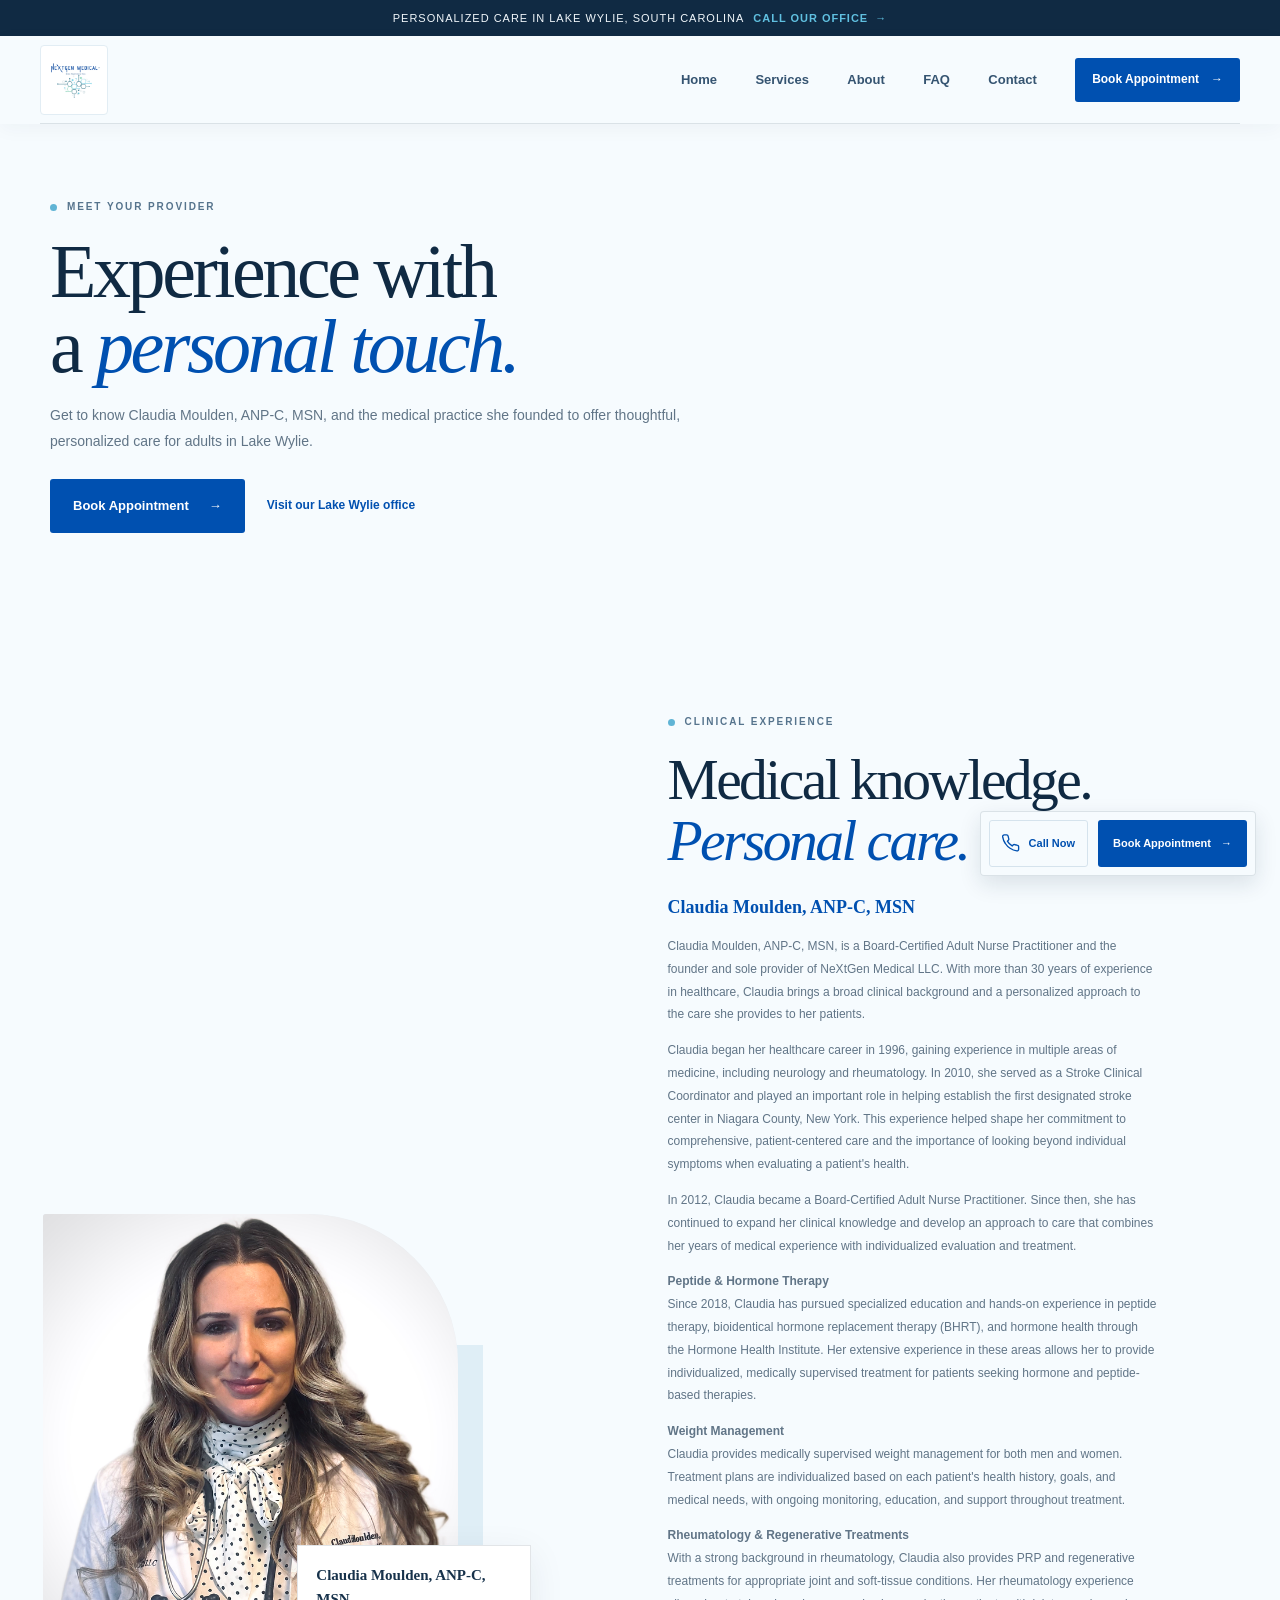
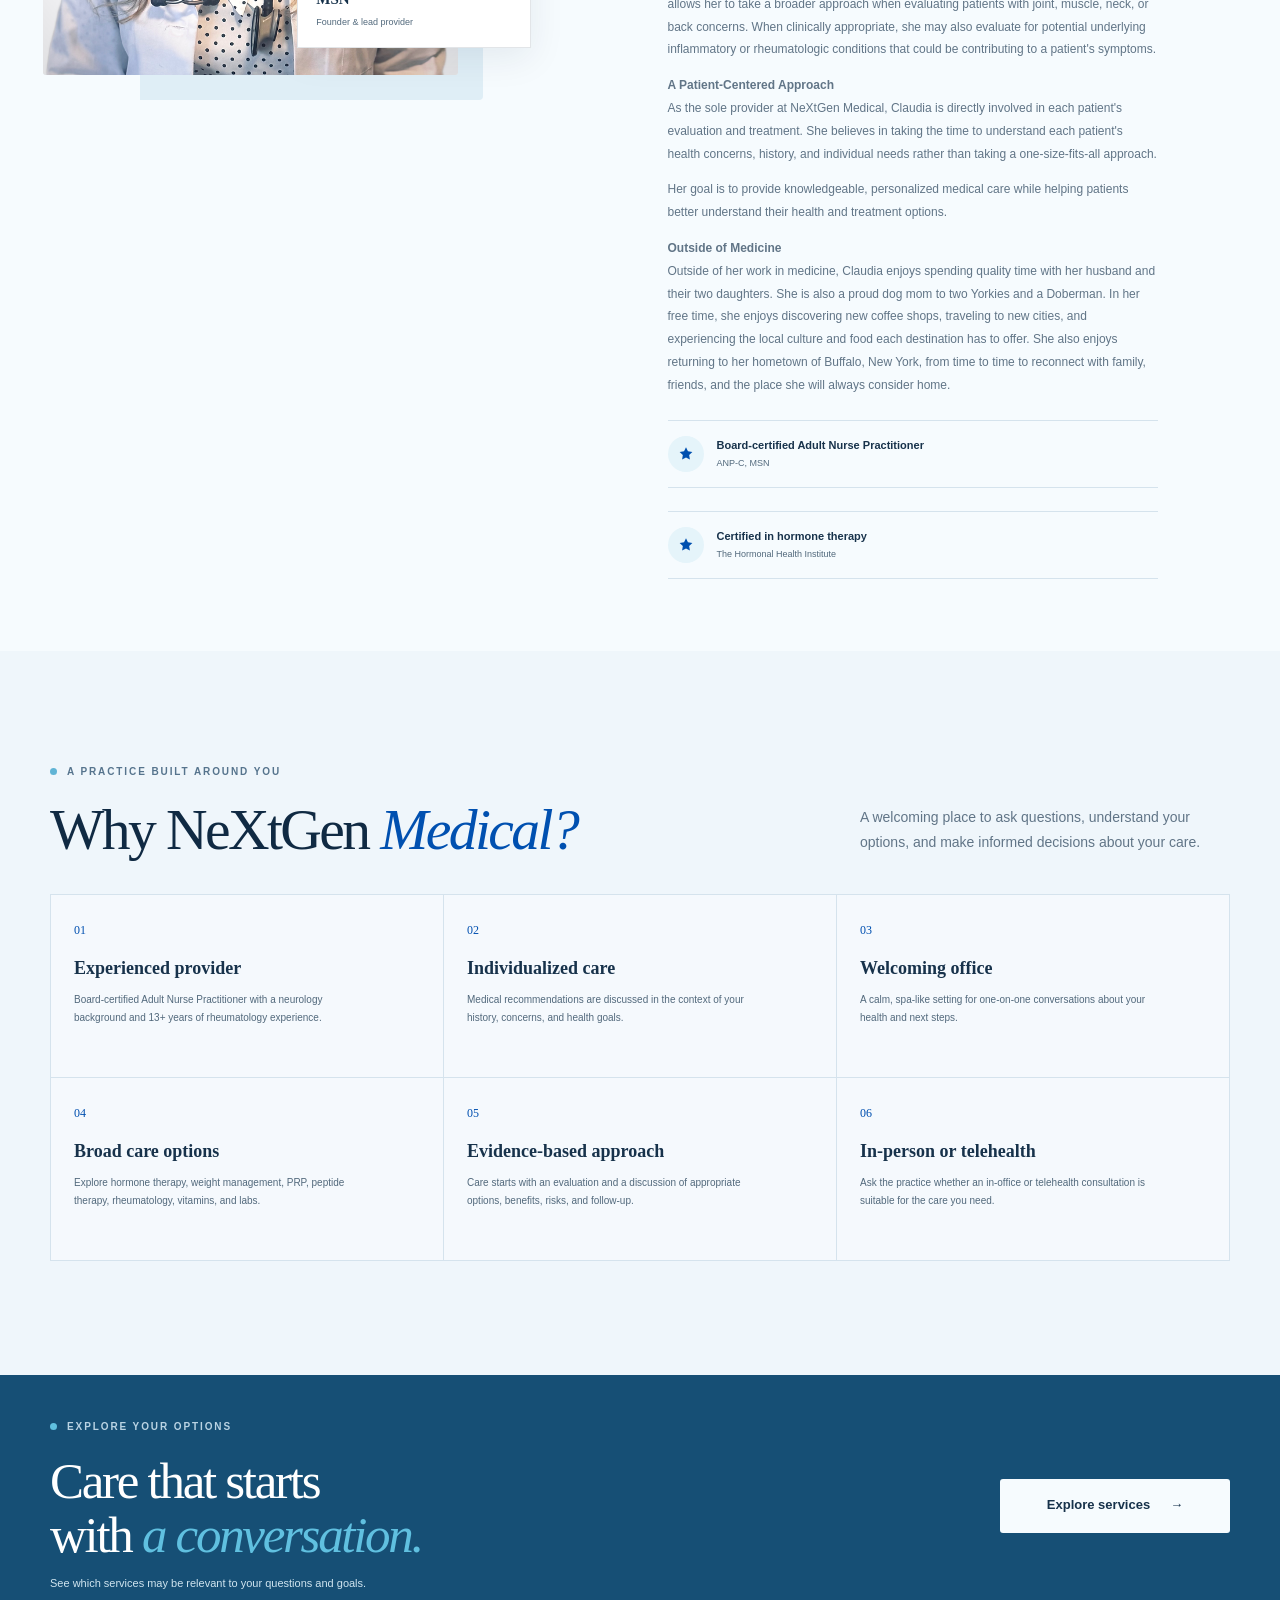
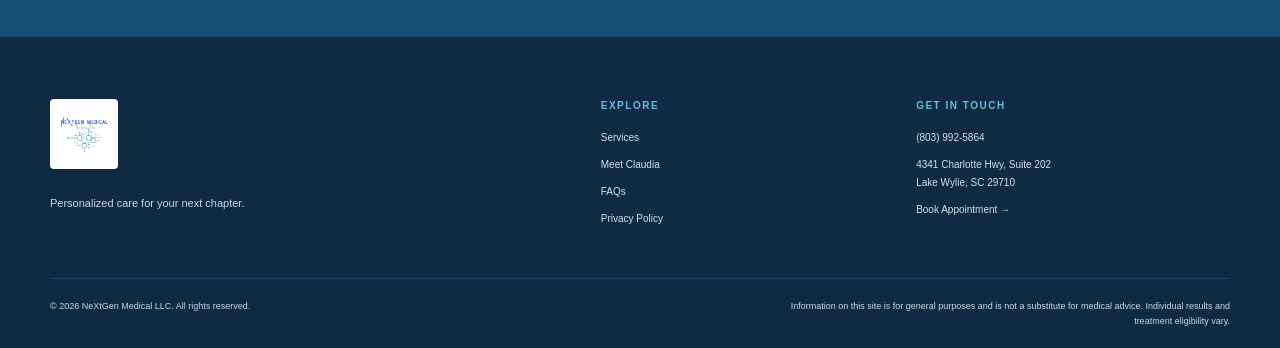
==== commit 1c7afa44: "Update homepage and provider content Co-authored-by: Copilot <223556219+Copilot@users.noreply.github" ====
--- a/about.html
+++ b/about.html
@@ -49,11 +49,15 @@
           <p class="eyebrow"><span class="eyebrow-dot"></span> Clinical experience</p>
           <h2>Medical knowledge.<br><em>Personal care.</em></h2>
           <p class="provider-name">Claudia Moulden, ANP-C, MSN</p>
-          <p>Claudia Moulden, ANP-C, MSN, is the founder and lead provider of NeXtGen Medical LLC. She is a board-certified Adult Nurse Practitioner with three nursing degrees and a strong commitment to personalized, evidence-based care.</p>
-          <p>She began her career in neurology, helping establish the first stroke center in Niagara County, New York. That work built a foundation in complex care, interdisciplinary collaboration, and patient advocacy.</p>
-          <p>Claudia later moved into rheumatology, where she has practiced for more than 13 years. She has extensive experience caring for people with chronic and complex conditions, including arthritis and autoimmune disorders. Her approach emphasizes long-term management, patient education, and quality of life.</p>
-          <p>At NeXtGen Medical, she continues to provide rheumatology care while expanding her clinical focus to bioidentical hormone replacement therapy, medical weight loss, arthritis treatments, peptide therapy, and customized wellness plans. She has several years of experience in hormonal health and completed The Hormonal Health Institute’s comprehensive hormone therapy education and certification program, along with additional peptide therapy training.</p>
-          <p>Claudia believes in working collaboratively: listening, educating, and tailoring care plans to each person’s needs and goals. Patients are welcomed into a thoughtful clinical environment where they can discuss their options.</p>
+          <p>Claudia Moulden, ANP-C, MSN, is a Board-Certified Adult Nurse Practitioner and the founder and sole provider of NeXtGen Medical LLC. With more than 30 years of experience in healthcare, Claudia brings a broad clinical background and a personalized approach to the care she provides to her patients.</p>
+          <p>Claudia began her healthcare career in 1996, gaining experience in multiple areas of medicine, including neurology and rheumatology. In 2010, she served as a Stroke Clinical Coordinator and played an important role in helping establish the first designated stroke center in Niagara County, New York. This experience helped shape her commitment to comprehensive, patient-centered care and the importance of looking beyond individual symptoms when evaluating a patient's health.</p>
+          <p>In 2012, Claudia became a Board-Certified Adult Nurse Practitioner. Since then, she has continued to expand her clinical knowledge and develop an approach to care that combines her years of medical experience with individualized evaluation and treatment.</p>
+          <p><strong>Peptide &amp; Hormone Therapy</strong><br>Since 2018, Claudia has pursued specialized education and hands-on experience in peptide therapy, bioidentical hormone replacement therapy (BHRT), and hormone health through the Hormone Health Institute. Her extensive experience in these areas allows her to provide individualized, medically supervised treatment for patients seeking hormone and peptide-based therapies.</p>
+          <p><strong>Weight Management</strong><br>Claudia provides medically supervised weight management for both men and women. Treatment plans are individualized based on each patient's health history, goals, and medical needs, with ongoing monitoring, education, and support throughout treatment.</p>
+          <p><strong>Rheumatology &amp; Regenerative Treatments</strong><br>With a strong background in rheumatology, Claudia also provides PRP and regenerative treatments for appropriate joint and soft-tissue conditions. Her rheumatology experience allows her to take a broader approach when evaluating patients with joint, muscle, neck, or back concerns. When clinically appropriate, she may also evaluate for potential underlying inflammatory or rheumatologic conditions that could be contributing to a patient's symptoms.</p>
+          <p><strong>A Patient-Centered Approach</strong><br>As the sole provider at NeXtGen Medical, Claudia is directly involved in each patient's evaluation and treatment. She believes in taking the time to understand each patient's health concerns, history, and individual needs rather than taking a one-size-fits-all approach.</p>
+          <p>Her goal is to provide knowledgeable, personalized medical care while helping patients better understand their health and treatment options.</p>
+          <p><strong>Outside of Medicine</strong><br>Outside of her work in medicine, Claudia enjoys spending quality time with her husband and their two daughters. She is also a proud dog mom to two Yorkies and a Doberman. In her free time, she enjoys discovering new coffee shops, traveling to new cities, and experiencing the local culture and food each destination has to offer. She also enjoys returning to her hometown of Buffalo, New York, from time to time to reconnect with family, friends, and the place she will always consider home.</p>
           <div class="credential">
             <span class="credential-icon" aria-hidden="true"><svg viewBox="0 0 24 24" fill="none"><path d="m12 3 2.6 5.3 5.9.9-4.3 4.2 1 5.9-5.2-2.8-5.2 2.8 1-5.9-4.3-4.2 5.9-.9L12 3Z" /></svg></span>
             <span><strong>Board-certified Adult Nurse Practitioner</strong><small>ANP-C, MSN</small></span>
@@ -62,14 +66,6 @@
             <span class="credential-icon" aria-hidden="true"><svg viewBox="0 0 24 24" fill="none"><path d="m12 3 2.6 5.3 5.9.9-4.3 4.2 1 5.9-5.2-2.8-5.2 2.8 1-5.9-4.3-4.2 5.9-.9L12 3Z" /></svg></span>
             <span><strong>Certified in hormone therapy</strong><small>The Hormonal Health Institute</small></span>
           </div>
-        </div>
-      </section>
-
-      <section class="about-family section-pad">
-        <div class="provider-copy">
-          <p class="eyebrow"><span class="eyebrow-dot"></span> Beyond the clinic</p>
-          <h2>Family is at<br><em>the heart of it.</em></h2>
-          <p>Outside the clinic, Claudia enjoys spending time with her husband, children, and furbabies. She especially cherishes movie nights when the kids come over—a simple tradition that keeps family at the center of her life.</p>
         </div>
       </section>
 
--- a/styles.min.css
+++ b/styles.min.css
@@ -1 +1 @@
-:root{color-scheme:light;--ink:#17324b;--ink-deep:#102a43;--muted:#617587;--brand-blue:#0050b0;--brand-aqua:#60c0e0;--cream:#f6fbfe;--cream-deep:#eaf5fa;--white:#fff;--line:#d5e3ed;--serif:"Iowan Old Style","Palatino Linotype","Book Antiqua",Georgia,serif;--sans:"Avenir Next",Avenir,"Segoe UI",sans-serif;--content:1180px;}*{box-sizing:border-box;}html{scroll-behavior:smooth;scroll-padding-top:108px;}body{margin:0;background:var(--cream);color:var(--ink);font-family:var(--sans);font-size:16px;line-height:1.65;-webkit-font-smoothing:antialiased;}body,button,a{-webkit-tap-highlight-color:transparent;}img,svg{display:block;}img{max-width:100%;}a{color:inherit;text-decoration:none;}button,a{touch-action:manipulation;}a:focus-visible,button:focus-visible,summary:focus-visible{outline:3px solid #0050b0;outline-offset:4px;}.skip-link{position:fixed;z-index:20;top:10px;left:10px;transform:translateY(-150%);border-radius:4px;padding:10px 14px;background:var(--white);color:var(--ink);font-weight:700;}.skip-link:focus{transform:translateY(0);}.section-wrap{width:min(var(--content),calc(100% - 80px));margin-inline:auto;}.section-pad{padding-block:114px;}.announcement{display:flex;min-height:36px;align-items:center;justify-content:center;gap:9px;background:var(--ink-deep);color:#f1f7fb;font-size:11px;font-weight:500;letter-spacing:0.09em;text-transform:uppercase;}.announcement a{color:var(--brand-aqua);font-weight:700;}.announcement a span{margin-left:3px;}.site-header{position:sticky;top:0;z-index:10;background:var(--cream);box-shadow:0 5px 18px rgba(16,42,67,0.04);}.header-inner{display:flex;width:min(1320px,calc(100% - 80px));min-height:88px;align-items:center;justify-content:space-between;margin-inline:auto;border-bottom:1px solid rgba(16,42,67,0.12);}.brand{display:inline-flex;align-items:center;gap:10px;flex-shrink:0;}.brand-mark{width:68px;height:70px;flex:0 0 auto;border:1px solid #e2edf4;border-radius:4px;padding:3px;background:#fff;object-fit:contain;}.site-nav{display:flex;align-items:center;gap:clamp(20px,3vw,42px);color:#355471;font-size:13px;font-weight:600;}.site-nav>a:not(.button){transition:color 160ms ease;}.site-nav>a:not(.button):hover,.footer-column a:hover{color:#007bb9;}.menu-toggle{display:none;}.button{display:inline-flex;min-height:54px;align-items:center;justify-content:center;gap:20px;border:1px solid transparent;border-radius:3px;padding:13px 22px;font-family:var(--sans);font-size:13px;font-weight:700;line-height:1.3;transition:background 170ms ease,color 170ms ease,transform 170ms ease;}.button:hover{transform:translateY(-2px);}.button-dark{background:var(--brand-blue);color:var(--white);}.button-dark:hover{background:var(--ink-deep);}.button-outline{border-color:#c6dce9;background:transparent;color:var(--ink);}.button-outline:hover{border-color:var(--brand-blue);background:#e5f4fa;}.button-small{min-height:44px;gap:12px;padding:10px 16px;font-size:12px;}.button-light{background:var(--cream);color:var(--ink);}.button-light:hover{background:var(--brand-aqua);}.hero{display:grid;min-height:0;grid-template-columns:1fr;align-items:center;padding-block:82px;}.hero-copy{max-width:760px;padding-top:12px;}.eyebrow{display:flex;align-items:center;gap:10px;margin:0 0 20px;color:#56748d;font-size:10px;font-weight:700;letter-spacing:0.19em;line-height:1.4;text-transform:uppercase;}.eyebrow-dot{width:7px;height:7px;border-radius:50%;background:#60b4d5;}h1,h2,h3,p{margin-top:0;}h1,h2{margin-bottom:0;color:var(--ink-deep);font-family:var(--serif);font-weight:400;letter-spacing:-0.045em;}h1{font-size:clamp(54px,6vw,78px);line-height:0.99;}h1 em,h2 em{color:var(--brand-blue);font-weight:400;}.hero-intro{max-width:460px;margin:25px 0 28px;color:#617587;font-size:15px;line-height:1.85;}.hero-actions{display:flex;align-items:center;gap:22px;flex-wrap:wrap;}.text-link{display:inline-flex;align-items:center;gap:8px;color:#56748d;font-size:12px;font-weight:700;}.text-link:hover{color:#007bb9;}.hero-proof{display:flex;align-items:center;gap:13px;margin-top:42px;}.proof-avatars{display:flex;padding-left:2px;}.avatar{display:grid;width:31px;height:31px;place-items:center;border:2px solid var(--cream);border-radius:50%;margin-left:-5px;color:white;font-family:var(--serif);font-size:12px;font-weight:700;}.avatar-one{background:#0050a0;}.avatar-two{background:#60b4d5;}.avatar-three{background:#153b60;}.hero-proof p{margin:0;color:#52697c;font-size:10px;line-height:1.6;}.proof-check{display:grid;width:32px;height:32px;place-items:center;border-radius:50%;background:#e4f2f8;color:var(--brand-blue);font-size:17px;font-weight:700;}.hero-proof strong{color:var(--ink);font-size:11px;}.local-visit{border-block:1px solid var(--line);background:#eef5fa;}.local-visit-inner{display:flex;min-height:130px;align-items:center;justify-content:space-between;gap:24px;padding-block:20px;}.local-visit .eyebrow{margin-bottom:4px;font-size:9px;}.local-visit-title{margin:0;color:var(--ink-deep);font-family:var(--serif);font-size:23px;font-weight:600;letter-spacing:-0.025em;line-height:1.3;}.local-visit-address{margin:3px 0 0;color:var(--muted);font-size:11px;}.local-visit-actions{display:flex;flex-wrap:wrap;gap:24px;}.trust-strip{border-block:1px solid var(--line);background:#f0f7fb;}.trust-inner{display:flex;width:min(1000px,calc(100% - 80px));min-height:108px;align-items:center;justify-content:space-between;gap:28px;margin-inline:auto;}.trust-item{display:flex;align-items:center;gap:13px;}.trust-icon{display:grid;width:39px;height:39px;flex:0 0 39px;place-items:center;border:1px solid #d5e3ed;border-radius:50%;}.trust-icon svg{width:19px;stroke:var(--brand-blue);stroke-linecap:round;stroke-linejoin:round;stroke-width:1.45;}.trust-item strong,.trust-item small{display:block;}.trust-item strong{color:var(--ink);font-family:var(--serif);font-size:15px;font-weight:600;line-height:1.3;}.trust-item small{margin-top:3px;color:#52697c;font-size:10px;}.trust-divider{width:1px;height:39px;background:#d8e4ee;}.section-heading{display:flex;align-items:end;justify-content:space-between;gap:60px;margin-bottom:44px;}h2{font-size:clamp(41px,4.5vw,58px);line-height:1.06;}.section-lead{max-width:370px;margin:0 0 4px;color:var(--muted);font-size:14px;line-height:1.8;}.service-grid{display:grid;grid-template-columns:repeat(4,1fr);border:1px solid var(--line);background:rgba(255,255,255,0.45);}.service-card{display:flex;min-height:284px;flex-direction:column;padding:25px 24px 22px;}.service-card + .service-card{border-left:1px solid var(--line);}.service-card-featured{background:#e5f4fa;}.service-card-top{display:flex;align-items:center;justify-content:space-between;margin-bottom:24px;}.service-icon{display:grid;width:47px;height:47px;place-items:center;border-radius:50%;background:#eef5fa;}.service-icon svg{width:25px;stroke:var(--brand-blue);stroke-linecap:round;stroke-linejoin:round;stroke-width:1.35;}.card-number{color:#91a7b8;font-family:var(--serif);font-size:13px;}.service-card h3,.step h3{margin-bottom:10px;color:var(--ink);font-family:var(--serif);font-size:20px;font-weight:600;letter-spacing:-0.02em;line-height:1.25;}.service-card p{margin-bottom:19px;color:#52697c;font-size:11px;line-height:1.75;}.service-card a{display:inline-flex;align-items:center;gap:8px;margin-top:auto;color:var(--brand-blue);font-size:10px;font-weight:700;}.service-card a:hover{color:#007bb9;}.service-note{margin:15px 0 0;color:#52697c;font-size:10px;}.services-more{display:flex;align-items:center;justify-content:space-between;gap:20px;margin-top:20px;border-top:1px solid var(--line);padding-top:17px;}.services-more p{margin:0;color:var(--muted);font-size:11px;}.vitamin-feature{overflow:hidden;background:#edf5fa;}.vitamin-inner{display:grid;grid-template-columns:1fr 0.9fr;align-items:center;gap:12%;}.vitamin-copy{max-width:490px;}.vitamin-copy>p:not(.eyebrow,.vitamin-disclaimer){margin:20px 0;color:var(--muted);font-size:13px;line-height:1.85;}.vitamin-options{display:flex;flex-wrap:wrap;gap:8px;margin-top:21px;}.vitamin-options span{border:1px solid #d5e3ed;border-radius:2px;padding:7px 11px;background:rgba(255,255,255,0.6);color:var(--brand-blue);font-size:10px;font-weight:700;}.vitamin-disclaimer{margin:13px 0 18px;color:#52697c;font-size:9px;line-height:1.65;}.vitamin-actions,.location-actions{display:flex;align-items:center;gap:18px;flex-wrap:wrap;}.vitamin-visual{position:relative;display:grid;min-height:355px;place-items:center;}.vitamin-circle{position:absolute;display:block;width:min(100%,350px);aspect-ratio:1;border:1px solid #d5e3ed;border-radius:50%;}.vitamin-circle-one{transform:scale(0.83);}.vitamin-circle-two{transform:scale(1.08);}.vitamin-card{position:relative;z-index:1;display:flex;width:224px;min-height:270px;flex-direction:column;align-items:center;justify-content:center;border:1px solid #d8e4ee;background:var(--white);box-shadow:0 18px 45px rgba(16,42,67,0.11);text-align:center;transform:rotate(-4deg);}.vitamin-symbol{display:grid;width:54px;height:54px;place-items:center;border:1px solid #d5e3ed;border-radius:50%;color:#0050b0;font-family:var(--serif);font-size:38px;line-height:1;}.vitamin-card-title{margin-top:18px;color:var(--ink);font-family:var(--serif);font-size:21px;line-height:1.13;}.vitamin-card-note{margin-top:10px;color:#52697c;font-size:9px;letter-spacing:0.08em;text-transform:uppercase;}.vitamin-card-lines{width:38px;height:1px;margin-top:17px;background:#60b4d5;}.vitamin-leaf{position:absolute;z-index:2;width:48px;height:78px;border:1.5px solid #60a9c4;border-radius:100% 0 100% 0;}.vitamin-leaf-one{right:10%;bottom:26px;transform:rotate(28deg);}.vitamin-leaf-two{right:21%;bottom:18px;width:33px;height:57px;transform:rotate(66deg);}.approach{overflow:hidden;position:relative;background:var(--ink-deep);color:#eff6fb;}.approach-inner{display:grid;grid-template-columns:0.95fr 1fr;align-items:center;gap:12%;}.approach-copy{position:relative;z-index:1;}.eyebrow-light{color:#b9d3e3;}.eyebrow-light .eyebrow-dot{background:var(--brand-aqua);}.approach h2,.final-cta h2{color:var(--white);}.approach h2 em,.final-cta h2 em{color:var(--brand-aqua);}.approach-copy>p:not(.eyebrow){max-width:430px;margin:22px 0 28px;color:#c5dce9;font-size:13px;line-height:1.9;}.approach-steps{position:relative;z-index:1;}.step{display:grid;grid-template-columns:45px 1fr;gap:18px;border-bottom:1px solid rgba(210,229,242,0.18);padding:24px 0;}.step:first-child{border-top:1px solid rgba(210,229,242,0.18);}.step-number{color:var(--brand-aqua);font-family:var(--serif);font-size:15px;}.step h3{margin-bottom:6px;color:var(--white);font-size:18px;}.step p{max-width:360px;margin:0;color:#c5dce9;font-size:11px;line-height:1.8;}.approach-orbit{position:absolute;right:-120px;bottom:-280px;width:550px;height:550px;border:1px solid rgba(96,192,224,0.12);border-radius:50%;}.approach-orbit::after,.approach-orbit::before{position:absolute;border:1px solid rgba(96,192,224,0.1);border-radius:50%;content:"";}.approach-orbit::before{inset:38px;}.approach-orbit::after{inset:80px;}.provider{display:grid;grid-template-columns:0.86fr 1fr;align-items:center;gap:11%;}.provider-photo-wrap{position:relative;width:100%;max-width:440px;justify-self:center;padding:0 25px 25px 0;}.provider-photo-wrap img{position:relative;z-index:1;width:100%;aspect-ratio:0.9;border-radius:3px 150px 3px 3px;background:#e9f2f8;object-fit:cover;object-position:center 28%;}.provider-blob{position:absolute;right:0;bottom:0;width:78%;height:73%;border-radius:0 0 4px 0;background:#dfeef6;}.provider-note{position:absolute;z-index:2;right:-48px;bottom:52px;width:234px;border:1px solid rgba(16,42,67,0.12);padding:17px 18px;background:var(--white);box-shadow:0 10px 36px rgba(16,42,67,0.08);}.provider-note strong,.provider-note small{display:block;}.provider-note strong{color:var(--ink);font-family:var(--serif);font-size:15px;font-weight:600;}.provider-note small{margin-top:3px;color:#52697c;font-size:9px;}.provider-copy{max-width:490px;}.about-provider-bio{padding-bottom:52px;}.about-family{padding-top:36px;}.about-family .provider-copy{max-width:760px;margin-inline:auto;text-align:center;}.about-family .eyebrow{justify-content:center;}.why{background:#eff6fb;}.why .section-heading{margin-bottom:34px;}.why-grid{display:grid;grid-template-columns:repeat(3,1fr);border-top:1px solid var(--line);border-left:1px solid var(--line);}.why-card{min-height:183px;border-right:1px solid var(--line);border-bottom:1px solid var(--line);padding:21px 23px;background:rgba(255,255,255,0.34);}.why-number{color:#0050b0;font-family:var(--serif);font-size:12px;}.why-card h3{margin:12px 0 7px;color:var(--ink);font-family:var(--serif);font-size:18px;font-weight:600;}.why-card p{max-width:290px;margin:0;color:#52697c;font-size:10px;line-height:1.8;}.testimonials{background:var(--white);}.awards{background:#f4f8fb;}.awards-inner{display:flex;flex-direction:column;align-items:center;gap:34px;}.awards-copy{max-width:620px;text-align:center;}.awards-copy .eyebrow{justify-content:center;}.awards-copy h2{margin:13px 0;font-size:clamp(36px,4.4vw,54px);}.awards-copy>p:last-child{margin:0;color:var(--muted);font-size:13px;line-height:1.7;}.awards-grid{display:grid;width:min(100%,920px);grid-template-columns:repeat(3,minmax(0,1fr));align-items:stretch;gap:20px;}.award-card{display:flex;min-width:0;flex-direction:column;align-items:center;justify-content:space-between;gap:10px;margin:0;border:1px solid #e1ebf1;border-radius:12px;padding:18px 16px 15px;background:var(--white);box-shadow:0 8px 24px rgba(16,42,67,0.045);text-align:center;}.award-badge{display:block;width:100%;height:170px;object-fit:contain;}.award-card figcaption{display:flex;min-height:34px;align-items:center;justify-content:center;gap:8px;color:#536b7d;font-size:10px;font-weight:600;line-height:1.5;}.award-card figcaption span{border-radius:999px;padding:3px 8px;background:#edf5fa;color:var(--brand-blue);font-size:9px;font-weight:700;}.testimonial-inner{display:grid;grid-template-columns:0.7fr 1fr;align-items:center;gap:12%;}.testimonial-heading>p:not(.eyebrow){max-width:320px;margin:18px 0 0;color:var(--muted);font-size:11px;line-height:1.8;}.testimonial-card{position:relative;margin:0;border:1px solid var(--line);padding:36px 40px;background:#f6fbfe;}.testimonial-card>p{max-width:620px;margin:0 0 22px;color:var(--ink);font-family:var(--serif);font-size:clamp(22px,2.7vw,31px);line-height:1.38;}.provider-name{margin:22px 0 12px;color:var(--brand-blue);font-family:var(--serif);font-size:18px;font-weight:600;}.provider-copy>p:not(.eyebrow,.provider-name){margin-bottom:13px;color:var(--muted);font-size:12px;line-height:1.9;}.credential{display:flex;align-items:center;gap:13px;margin:23px 0 20px;border-top:1px solid var(--line);border-bottom:1px solid var(--line);padding:15px 0;}.credential-icon{display:grid;width:36px;height:36px;flex:0 0 36px;place-items:center;border-radius:50%;background:#e5f4fa;}.credential-icon svg{width:18px;fill:#0050b0;}.credential strong,.credential small{display:block;}.credential strong{color:var(--ink);font-size:11px;}.credential small{margin-top:2px;color:#52697c;font-size:9px;}.text-link-dark{color:var(--brand-blue);}.pricing{background:#edf5fa;}.pricing-inner{display:grid;grid-template-columns:0.8fr 1fr;align-items:center;gap:12%;}.pricing-copy{max-width:390px;}.pricing-copy>p:not(.eyebrow){margin:22px 0 20px;color:var(--muted);font-size:12px;line-height:1.9;}.price-card{border:1px solid #d5e3ed;padding:29px 32px 25px;background:var(--white);box-shadow:0 12px 38px rgba(16,42,67,0.045);}.price-row{display:flex;align-items:center;justify-content:space-between;gap:16px;}.price-label,.price-detail{display:block;}.price-label{color:var(--ink);font-family:var(--serif);font-size:18px;font-weight:600;}.price-detail{margin-top:3px;color:#52697c;font-size:10px;}.price-amount{color:var(--brand-blue);font-family:var(--serif);font-size:36px;line-height:1;}.price-includes{max-width:440px;margin:10px 0 0;color:#52697c;font-size:10px;line-height:1.75;}.price-rule{height:1px;margin:20px 0;background:var(--line);}.price-footnote{display:flex;align-items:center;gap:10px;margin-top:20px;border-radius:3px;padding:12px;background:#e8f3f9;color:#52697c;font-size:10px;line-height:1.55;}.footnote-icon{flex:0 0 22px;}.footnote-icon svg{width:20px;stroke:var(--brand-blue);stroke-linecap:round;stroke-width:1.5;}.price-cta{width:100%;min-height:48px;margin-top:17px;}.faq{display:grid;grid-template-columns:0.75fr 1fr;align-items:start;gap:13%;}.faq-heading>p:not(.eyebrow){max-width:300px;margin:20px 0 15px;color:var(--muted);font-size:12px;line-height:1.85;}.faq-list{border-top:1px solid var(--line);}.faq-item{border-bottom:1px solid var(--line);}.faq-item summary{position:relative;display:flex;min-height:67px;align-items:center;justify-content:space-between;gap:20px;padding:15px 0;color:var(--ink);cursor:pointer;font-family:var(--serif);font-size:17px;font-weight:600;line-height:1.35;list-style:none;}.faq-item summary::-webkit-details-marker{display:none;}.faq-item summary>span{position:relative;width:23px;height:23px;flex:0 0 23px;border:1px solid #d5e3ed;border-radius:50%;}.faq-item summary>span::before,.faq-item summary>span::after{position:absolute;top:10px;left:6px;width:9px;height:1px;background:var(--brand-blue);content:"";transition:transform 160ms ease;}.faq-item summary>span::after{transform:rotate(90deg);}.faq-item[open] summary>span::after{transform:rotate(0);}.faq-item>p{max-width:540px;margin:-1px 30px 20px 0;color:#52697c;font-size:11px;line-height:1.85;}.faq-item>p a{color:var(--brand-blue);font-weight:700;text-decoration:underline;text-underline-offset:2px;}.faq-category{margin:26px 0 0;border-bottom:1px solid var(--line);padding:0 0 9px;color:#2b6c91;font-family:var(--sans);font-size:9px;font-weight:700;letter-spacing:0.17em;text-transform:uppercase;}.faq-category:first-child{margin-top:0;}.location{background:#eef5fa;}.location-inner{display:grid;grid-template-columns:1fr 0.84fr;align-items:center;gap:12%;}.location-map-wrap{min-height:330px;overflow:hidden;border:1px solid #d8e4ee;background:#e7f2f8;}.location-map{display:block;width:100%;height:330px;border:0;}.location-copy{max-width:500px;}.location-copy>p:not(.eyebrow){margin:19px 0;color:var(--muted);font-size:12px;line-height:1.85;}.location-copy address{margin-bottom:9px;color:#52697c;font-size:12px;font-style:normal;line-height:1.8;}.location-copy address strong{color:var(--ink);font-size:14px;}.location-phone{display:inline-block;margin-bottom:20px;color:var(--brand-blue);font-family:var(--serif);font-size:20px;font-weight:600;}.location-hours{margin:0 0 20px;color:var(--muted);font-size:12px;line-height:1.8;}.location-hours strong{display:block;color:var(--ink);}.location-card{position:relative;display:flex;min-height:330px;flex-direction:column;align-items:flex-start;justify-content:center;overflow:hidden;border:1px solid #d8e4ee;padding:35px;background:linear-gradient(135deg,transparent 48%,rgba(96,192,224,0.08) 49%,transparent 50%),linear-gradient(25deg,transparent 54%,rgba(96,192,224,0.1) 55%,transparent 56%),#e7f2f8;background-size:80px 80px,100px 100px,auto;}.location-pin{display:grid;width:47px;height:47px;place-items:center;border-radius:50%;background:var(--brand-blue);}.location-pin svg{width:24px;stroke:var(--white);stroke-linecap:round;stroke-linejoin:round;stroke-width:1.5;}.location-card-label{margin-top:19px;color:#52697c;font-size:9px;letter-spacing:0.15em;text-transform:uppercase;}.location-card-city{margin-top:2px;color:var(--ink);font-family:var(--serif);font-size:34px;line-height:1.15;}.location-card-state{margin-top:4px;color:var(--brand-blue);font-size:9px;font-weight:700;letter-spacing:0.18em;}.location-card-rule{width:45px;height:1px;margin:17px 0 11px;background:#60b4d5;}.location-card-address{color:#617587;font-family:var(--serif);font-size:15px;line-height:1.55;}.location-card>a{display:inline-flex;gap:7px;margin-top:17px;color:var(--brand-blue);font-size:10px;font-weight:700;}.location-card>a:hover{color:#007bb9;}.page-hero{padding-block:76px 68px;}.privacy-content{max-width:900px;padding-top:0;}.privacy-content article{border-bottom:1px solid var(--line);padding:0 0 25px;margin:0 0 25px;}.privacy-content h2{margin:0 0 12px;font-size:clamp(23px,3vw,32px);}.privacy-content p,.privacy-content address{max-width:760px;color:#52697c;font-size:14px;line-height:1.85;}.privacy-content address{font-style:normal;}.privacy-content a{color:var(--brand-blue);font-weight:700;text-decoration:underline;text-underline-offset:3px;}.page-hero h1,.service-page-hero h1{max-width:790px;font-size:clamp(48px,6.5vw,76px);}.page-hero>p:not(.eyebrow),.service-page-hero>p:not(.eyebrow){max-width:640px;margin:19px 0 24px;color:var(--muted);font-size:14px;line-height:1.85;}.catalog{background:#eef5fa;}.catalog-heading{margin-bottom:32px;}.catalog-heading h2{font-size:clamp(38px,4vw,51px);}.catalog-grid{display:grid;grid-template-columns:repeat(3,1fr);border-top:1px solid var(--line);border-left:1px solid var(--line);}.catalog-card{display:flex;min-height:315px;flex-direction:column;border-right:1px solid var(--line);border-bottom:1px solid var(--line);padding:23px;background:rgba(255,255,255,0.56);}.catalog-number{color:#52697c;font-size:9px;font-weight:700;letter-spacing:0.13em;line-height:1.5;}.catalog-card h2{margin:15px 0 8px;font-size:24px;letter-spacing:-0.03em;line-height:1.17;}.catalog-card>p{min-height:42px;margin:0;color:#52697c;font-size:10px;line-height:1.7;}.catalog-card ul{display:grid;gap:5px;margin:15px 0 19px;padding-left:16px;color:#486a85;font-size:10px;line-height:1.5;}.catalog-card li::marker{color:#60b4d5;}.catalog-card .text-link{margin-top:auto;font-size:10px;}.catalog-note{margin:14px 0 0;color:#52697c;font-size:10px;line-height:1.7;}.consult-banner{background:var(--ink-deep);color:var(--white);}.consult-banner-inner{display:flex;min-height:265px;align-items:center;justify-content:space-between;gap:35px;padding-block:48px;}.consult-banner h2{color:var(--white);font-size:clamp(36px,4vw,49px);}.consult-banner h2 em{color:var(--brand-aqua);}.consult-banner-inner>div:first-child>p:last-child{margin:12px 0 0;color:#bed9e8;font-size:12px;}.consult-banner-inner>div:last-child{display:flex;min-width:300px;flex-direction:column;align-items:flex-start;gap:15px;}.consult-price{color:var(--brand-aqua);font-family:var(--serif);font-size:34px;line-height:1;}.consult-price small{margin-left:7px;color:#d0e2ed;font-family:var(--sans);font-size:10px;}.service-page-hero{padding-block:48px 68px;}.breadcrumb{display:inline-flex;margin-bottom:31px;color:#56748d;font-size:11px;font-weight:700;}.breadcrumb:hover{color:#007bb9;}.service-page-hero .eyebrow{margin-bottom:14px;}.service-page-hero>p:not(.eyebrow){max-width:670px;margin-bottom:24px;}.care-detail{background:#eef5fa;}.care-detail-grid{display:grid;grid-template-columns:1fr 300px;align-items:start;gap:10%;}.care-main{max-width:700px;}.care-section{border-top:1px solid #d8e4ee;padding:26px 0;}.care-section:first-child{border-top:0;padding-top:0;}.care-section .eyebrow{margin-bottom:10px;color:#2b6c91;font-size:8px;}.care-section h2{margin-bottom:12px;font-size:clamp(28px,3vw,38px);}.care-section>p:not(.eyebrow){margin:0;color:#52697c;font-size:12px;line-height:1.9;}.care-aside{position:sticky;top:28px;display:flex;flex-direction:column;align-items:flex-start;border:1px solid #d8e4ee;padding:25px;background:var(--white);box-shadow:0 10px 35px rgba(16,42,67,0.05);}.aside-label{color:#52697c;font-size:9px;font-weight:700;letter-spacing:0.16em;}.aside-price{margin-top:7px;color:var(--brand-blue);font-family:var(--serif);font-size:56px;font-weight:400;line-height:1.1;}.aside-description{margin:4px 0 19px;color:#52697c;font-size:11px;line-height:1.6;}.care-aside .button{width:100%;gap:8px;padding-inline:12px;font-size:11px;}.aside-phone{align-self:center;margin-top:15px;color:var(--brand-blue);font-size:10px;font-weight:700;}.aside-phone:hover{text-decoration:underline;}.care-aside>p{margin:19px 0 0;border-top:1px solid var(--line);padding-top:13px;color:#52697c;font-size:9px;line-height:1.7;}.injection-list{display:grid;grid-template-columns:1fr 1fr;gap:10px;margin-top:19px;}.injection-list article{border:1px solid #d5e3ed;padding:14px;background:rgba(255,255,255,0.55);}.injection-list h3{margin:0 0 5px;color:var(--ink);font-family:var(--serif);font-size:16px;}.injection-list p{margin:0;color:#52697c;font-size:9px;line-height:1.7;}.peptide-list{display:grid;grid-template-columns:repeat(2,minmax(0,1fr));gap:8px;margin:19px 0;padding:0;list-style:none;}.peptide-list li{border:1px solid #d5e3ed;padding:10px 12px;background:rgba(255,255,255,0.6);color:var(--brand-blue);font-size:11px;font-weight:700;}.peptide-details{display:grid;grid-template-columns:repeat(2,minmax(0,1fr));gap:10px;margin-top:20px;}.peptide-detail{border:1px solid #d5e3ed;padding:15px;background:rgba(255,255,255,0.58);}.peptide-detail h3{margin:0 0 7px;color:var(--ink);font-family:var(--serif);font-size:17px;font-weight:600;}.peptide-detail p{margin:0 0 9px;color:#52697c;font-size:10px;line-height:1.75;}.peptide-detail a{display:inline-block;margin:3px 8px 0 0;color:var(--brand-blue);font-size:9px;font-weight:700;line-height:1.5;text-decoration:underline;text-underline-offset:2px;}.peptide-detail a:hover,.peptide-source-note a:hover{color:#007bb9;}.peptide-source-note{margin:17px 0 0;border-left:2px solid #60b4d5;padding:10px 12px;background:rgba(96,192,224,0.7);color:#52697c;font-size:9px;line-height:1.75;}.peptide-source-note a{color:var(--brand-blue);font-weight:700;text-decoration:underline;text-underline-offset:2px;}.service-next{background:#164f75;color:var(--white);}.service-next-inner{display:flex;min-height:255px;align-items:center;justify-content:space-between;gap:30px;padding-block:45px;}.service-next h2{color:var(--white);font-size:clamp(38px,4vw,51px);}.service-next h2 em{color:var(--brand-aqua);}.service-next-inner>div>p:last-child{margin:12px 0 0;color:#d0e5f0;font-size:11px;}.service-next-inner>.button{min-width:230px;}.final-cta{overflow:hidden;position:relative;background:#164f75;color:var(--white);}.final-cta-inner{position:relative;display:flex;min-height:320px;align-items:center;justify-content:space-between;gap:40px;padding-block:66px;}.final-cta h2{font-size:clamp(44px,5vw,62px);}.final-cta-actions{position:relative;z-index:1;display:flex;min-width:270px;flex-direction:column;align-items:flex-start;gap:16px;}.final-phone{color:#d9edf6;font-size:11px;}.final-phone:hover{text-decoration:underline;}.cta-sun{position:absolute;top:-190px;right:8%;width:430px;height:430px;border:1px solid rgba(96,192,224,0.14);border-radius:50%;}.cta-sun::before,.cta-sun::after{position:absolute;border:1px solid rgba(96,192,224,0.12);border-radius:50%;content:"";}.cta-sun::before{inset:31px;}.cta-sun::after{inset:66px;}.site-footer{background:var(--ink-deep);color:#d9eaf5;}.footer-main{display:grid;grid-template-columns:1.5fr 0.75fr 1fr;gap:80px;padding-block:62px 50px;}.brand-light .brand-mark{border-color:rgba(255,255,255,0.3);}.footer-brand>p{margin:17px 0 0;color:#c5d9e6;font-size:11px;}.footer-column{display:flex;flex-direction:column;align-items:flex-start;gap:9px;}.footer-column h2{margin:0 0 8px;color:var(--brand-aqua);font-family:var(--sans);font-size:10px;font-weight:700;letter-spacing:0.15em;line-height:1.3;text-transform:uppercase;}.footer-column a{color:#cee2ed;font-size:10px;line-height:1.8;transition:color 160ms ease;}.footer-bottom{display:flex;justify-content:space-between;gap:36px;border-top:1px solid rgba(96,192,224,0.15);padding-block:20px;color:#c5d9e6;font-size:9px;}.footer-bottom p{margin:0;}.footer-bottom p:last-child{max-width:440px;text-align:right;}.mobile-booking{position:fixed;z-index:12;right:24px;bottom:24px;display:flex;align-items:center;gap:10px;border:1px solid rgba(16,42,67,0.12);border-radius:4px;padding:8px;background:rgba(246,251,254,0.96);box-shadow:0 8px 22px rgba(16,42,67,0.12);backdrop-filter:blur(12px);}.mobile-booking .button{min-height:47px;gap:10px;padding-inline:14px;font-size:11px;}.mobile-call{display:inline-flex;min-height:47px;align-items:center;justify-content:center;gap:8px;border:1px solid #d5e3ed;border-radius:3px;padding-inline:12px;color:var(--brand-blue);font-size:11px;font-weight:700;}.mobile-call svg{width:19px;flex:0 0 19px;stroke:currentColor;stroke-linecap:round;stroke-linejoin:round;stroke-width:1.7;}.mobile-call::after{content:"Call Now";}@media (min-width:1500px){.hero{min-height:0;}}@media (max-width:1000px){.section-wrap{width:min(100% - 56px,var(--content));}.header-inner{width:calc(100% - 56px);}.site-nav{gap:18px;font-size:12px;}.nav-cta{padding-inline:12px;}.hero{min-height:0;}.hero-actions{gap:15px;}.hero-actions .button{padding-inline:17px;}.service-card{padding-inline:17px;}.service-card h3{font-size:18px;}.approach-inner{gap:7%;}.provider{gap:8%;}.provider-note{right:-28px;}.pricing-inner,.faq{gap:8%;}.vitamin-inner,.location-inner{gap:8%;}.catalog-card{padding-inline:17px;}.care-detail-grid{grid-template-columns:1fr 270px;gap:6%;}}@media (max-width:760px){html{scroll-padding-top:78px;}body{padding-bottom:74px;}.section-wrap{width:calc(100% - 44px);}.section-pad{padding-block:76px;}.announcement{min-height:34px;gap:7px;font-size:9px;letter-spacing:0.055em;}.header-inner{width:calc(100% - 44px);min-height:75px;}.brand-mark{width:56px;height:58px;}.menu-toggle{display:flex;width:43px;height:43px;flex-direction:column;align-items:center;justify-content:center;gap:6px;border:1px solid #d5e3ed;border-radius:50%;background:transparent;cursor:pointer;}.menu-toggle span{width:17px;height:1.5px;background:var(--ink);transition:transform 160ms ease;}.menu-toggle[aria-expanded="true"] span:first-child{transform:translateY(3.75px) rotate(45deg);}.menu-toggle[aria-expanded="true"] span:last-child{transform:translateY(-3.75px) rotate(-45deg);}.site-nav{position:absolute;top:100%;right:0;left:0;display:none;align-items:stretch;gap:0;border-top:1px solid var(--line);padding:10px 22px 21px;background:var(--cream);box-shadow:0 12px 18px rgba(16,42,67,0.08);}.site-nav.is-open{display:flex;flex-direction:column;}.site-nav>a:not(.button){border-bottom:1px solid var(--line);padding:13px 2px;font-size:13px;}.site-nav .nav-cta{margin-top:17px;}.hero{min-height:initial;grid-template-columns:1fr;gap:0;padding-block:38px;}.hero-copy{padding-top:0;}.eyebrow{margin-bottom:16px;font-size:9px;letter-spacing:0.16em;}h1{font-size:clamp(44px,11.7vw,62px);}.hero-intro{max-width:480px;margin:20px 0 23px;font-size:13px;line-height:1.8;}.hero-actions{align-items:flex-start;gap:13px;flex-wrap:wrap;}.hero-actions .button{min-height:50px;font-size:12px;}.hero-actions .text-link{min-height:42px;padding-inline:4px;}.hero-proof{margin-top:27px;}.local-visit-inner{align-items:flex-start;flex-direction:column;justify-content:center;gap:13px;padding-block:23px;}.local-visit-actions{gap:20px;}.trust-inner{width:calc(100% - 44px);min-height:0;flex-wrap:wrap;justify-content:flex-start;gap:16px 10px;padding-block:19px;}.trust-item{width:calc(50% - 6px);gap:9px;}.trust-item:last-child{width:100%;}.trust-icon{width:34px;height:34px;flex-basis:34px;}.trust-item strong{font-size:13px;}.trust-item small{font-size:9px;}.trust-divider{display:none;}.section-heading{display:block;margin-bottom:29px;}h2{font-size:clamp(40px,10vw,54px);}.section-lead{max-width:470px;margin-top:17px;font-size:12px;}.service-grid{grid-template-columns:1fr 1fr;}.service-card{min-height:250px;padding:18px 15px 17px;}.service-card + .service-card{border-left:0;}.service-card:nth-child(even){border-left:1px solid var(--line);}.service-card:nth-child(n + 3){border-top:1px solid var(--line);}.service-card-top{margin-bottom:17px;}.service-icon{width:40px;height:40px;}.service-icon svg{width:22px;}.service-card h3{font-size:17px;}.service-card p{font-size:10px;}.service-note{font-size:9px;line-height:1.65;}.vitamin-inner{grid-template-columns:1fr;gap:22px;}.vitamin-copy>p:not(.eyebrow,.vitamin-disclaimer){margin:15px 0;font-size:11px;}.vitamin-visual{min-height:300px;}.vitamin-card{width:195px;min-height:235px;}.vitamin-circle{width:min(100%,300px);}.approach-inner{grid-template-columns:1fr;gap:37px;}.approach-copy>p:not(.eyebrow){margin:17px 0 21px;font-size:12px;}.step{grid-template-columns:34px 1fr;gap:12px;padding:19px 0;}.step h3{font-size:17px;}.provider{grid-template-columns:1fr;gap:43px;}.provider-photo-wrap{width:min(100% - 22px,420px);}.provider-photo-wrap img{aspect-ratio:1.07;object-position:center 25%;}.provider-note{right:-18px;bottom:36px;width:195px;padding:13px;}.provider-note strong{font-size:12px;}.provider-note small{font-size:8px;}.provider-copy>p:not(.eyebrow,.provider-name){font-size:11px;}.why-grid{grid-template-columns:1fr 1fr;}.why-card{min-height:158px;padding:16px 13px;}.why-card h3{font-size:15px;}.why-card p{font-size:9px;}.testimonial-inner{grid-template-columns:1fr;gap:24px;}.awards-inner{gap:25px;}.awards-grid{width:min(100%,480px);grid-template-columns:1fr;gap:12px;}.award-card{flex-direction:row;justify-content:flex-start;gap:18px;padding:12px 16px;text-align:left;}.award-badge{width:112px;height:112px;flex:0 0 112px;}.award-card figcaption{min-height:0;justify-content:flex-start;flex-wrap:wrap;font-size:11px;}.testimonial-card{padding:25px 22px;}.testimonial-card>p{font-size:23px;}.credential strong{font-size:10px;}.credential small{font-size:8px;}.pricing-inner{grid-template-columns:1fr;gap:29px;}.pricing-copy{max-width:480px;}.pricing-copy>p:not(.eyebrow){margin:16px 0;font-size:11px;}.price-card{padding:22px 19px 19px;}.price-label{font-size:16px;}.price-detail{font-size:9px;}.price-amount{font-size:31px;}.price-includes{font-size:9px;}.faq{grid-template-columns:1fr;gap:29px;}.faq-heading>p:not(.eyebrow){margin:16px 0 10px;font-size:11px;}.faq-item summary{min-height:62px;font-size:15px;}.faq-category{font-size:8px;}.faq-item>p{font-size:10px;}.location-inner{grid-template-columns:1fr;gap:29px;}.location-copy>p:not(.eyebrow){margin:15px 0;font-size:11px;}.location-card{min-height:270px;padding:26px;}.location-map-wrap,.location-map{min-height:280px;height:280px;}.services-more{align-items:flex-start;flex-direction:column;gap:10px;}.final-cta-inner{min-height:0;flex-direction:column;align-items:flex-start;gap:26px;padding-block:56px;}.final-cta h2{font-size:clamp(43px,11vw,56px);}.final-cta-actions{min-width:0;}.cta-sun{top:-81px;right:-288px;}.footer-main{grid-template-columns:1fr 1fr;gap:35px 24px;padding-block:42px 32px;}.footer-brand{grid-column:1 / -1;}.footer-column{gap:8px;}.footer-column a{font-size:9px;}.page-hero{padding-block:53px 48px;}.page-hero h1,.service-page-hero h1{font-size:clamp(44px,11vw,62px);}.page-hero>p:not(.eyebrow),.service-page-hero>p:not(.eyebrow){margin:15px 0 20px;font-size:12px;}.catalog-heading{margin-bottom:23px;}.catalog-grid{grid-template-columns:1fr 1fr;}.catalog-card{min-height:290px;padding:17px 13px;}.catalog-card h2{font-size:19px;}.catalog-card>p,.catalog-card ul{font-size:9px;}.catalog-number{font-size:7px;letter-spacing:0.08em;}.consult-banner-inner,.service-next-inner{min-height:0;align-items:flex-start;flex-direction:column;gap:24px;padding-block:43px;}.consult-banner-inner>div:last-child{min-width:0;gap:12px;}.service-next-inner>.button{min-width:220px;}.service-page-hero{padding-block:32px 49px;}.breadcrumb{margin-bottom:23px;}.care-detail-grid{grid-template-columns:1fr;gap:25px;}.care-aside{position:static;order:-1;}.care-section{padding-block:21px;}.care-section h2{font-size:30px;}.care-section>p:not(.eyebrow){font-size:11px;}.care-aside{display:grid;grid-template-columns:auto 1fr;align-items:center;column-gap:15px;padding:18px;}.aside-label{grid-column:1 / -1;}.aside-price{grid-column:1;grid-row:2 / 4;font-size:45px;}.aside-description{margin:7px 0;}.care-aside .button,.aside-phone{grid-column:1 / -1;}.aside-phone{justify-self:center;}.care-aside>p{grid-column:1 / -1;}.injection-list{gap:8px;}.peptide-list{gap:6px;}.peptide-list li{padding:8px;font-size:9px;}.peptide-details{grid-template-columns:1fr;gap:8px;}.peptide-detail{padding:13px;}.footer-bottom{flex-direction:column;gap:8px;padding-bottom:14px;}.footer-bottom p:last-child{text-align:left;}.mobile-booking{position:fixed;z-index:12;right:0;bottom:0;left:0;display:flex;align-items:center;gap:10px;border-top:1px solid rgba(16,42,67,0.12);padding:10px 18px calc(10px + env(safe-area-inset-bottom));background:rgba(246,251,254,0.96);box-shadow:0 -8px 22px rgba(16,42,67,0.06);backdrop-filter:blur(12px);}.mobile-booking .button{min-height:47px;flex:1;gap:10px;padding-inline:12px;font-size:11px;}.mobile-call{min-height:47px;flex:0 0 auto;background:var(--white);}}@media (max-width:380px){.section-wrap,.header-inner{width:calc(100% - 36px);}.hero-actions{align-items:flex-start;flex-direction:column;}.hero-actions .text-link{min-height:25px;}.service-card{padding-inline:12px;}.service-card h3{font-size:15px;}.service-card p{font-size:9px;}.why-grid{grid-template-columns:1fr;}.catalog-grid,.injection-list{grid-template-columns:1fr;}.catalog-card{min-height:0;padding:19px 15px;}.catalog-card>p{min-height:0;}.catalog-card ul{margin-block:12px 16px;}.price-row{gap:8px;}.price-label{font-size:14px;}.price-amount{font-size:28px;}}@media (prefers-reduced-motion:reduce){*,*::before,*::after{scroll-behavior:auto !important;transition-duration:0.01ms !important;animation-duration:0.01ms !important;animation-iteration-count:1 !important;}}+:root{color-scheme:light;--ink:#17324b;--ink-deep:#102a43;--muted:#617587;--brand-blue:#0050b0;--brand-aqua:#60c0e0;--cream:#f6fbfe;--cream-deep:#eaf5fa;--white:#fff;--line:#d5e3ed;--serif:"Iowan Old Style","Palatino Linotype","Book Antiqua",Georgia,serif;--sans:"Avenir Next",Avenir,"Segoe UI",sans-serif;--content:1180px;}*{box-sizing:border-box;}html{scroll-behavior:smooth;scroll-padding-top:108px;}body{margin:0;background:var(--cream);color:var(--ink);font-family:var(--sans);font-size:16px;line-height:1.65;-webkit-font-smoothing:antialiased;}body,button,a{-webkit-tap-highlight-color:transparent;}img,svg{display:block;}img{max-width:100%;}a{color:inherit;text-decoration:none;}button,a{touch-action:manipulation;}a:focus-visible,button:focus-visible,summary:focus-visible{outline:3px solid #0050b0;outline-offset:4px;}.skip-link{position:fixed;z-index:20;top:10px;left:10px;transform:translateY(-150%);border-radius:4px;padding:10px 14px;background:var(--white);color:var(--ink);font-weight:700;}.skip-link:focus{transform:translateY(0);}.section-wrap{width:min(var(--content),calc(100% - 80px));margin-inline:auto;}.section-pad{padding-block:114px;}.announcement{display:flex;min-height:36px;align-items:center;justify-content:center;gap:9px;background:var(--ink-deep);color:#f1f7fb;font-size:11px;font-weight:500;letter-spacing:0.09em;text-transform:uppercase;}.announcement a{color:var(--brand-aqua);font-weight:700;}.announcement a span{margin-left:3px;}.site-header{position:sticky;top:0;z-index:10;background:var(--cream);box-shadow:0 5px 18px rgba(16,42,67,0.04);}.header-inner{display:flex;width:min(1320px,calc(100% - 80px));min-height:88px;align-items:center;justify-content:space-between;margin-inline:auto;border-bottom:1px solid rgba(16,42,67,0.12);}.brand{display:inline-flex;align-items:center;gap:10px;flex-shrink:0;}.brand-mark{width:68px;height:70px;flex:0 0 auto;border:1px solid #e2edf4;border-radius:4px;padding:3px;background:#fff;object-fit:contain;}.site-nav{display:flex;align-items:center;gap:clamp(20px,3vw,42px);color:#355471;font-size:13px;font-weight:600;}.site-nav>a:not(.button){transition:color 160ms ease;}.site-nav>a:not(.button):hover,.footer-column a:hover{color:#007bb9;}.menu-toggle{display:none;}.button{display:inline-flex;min-height:54px;align-items:center;justify-content:center;gap:20px;border:1px solid transparent;border-radius:3px;padding:13px 22px;font-family:var(--sans);font-size:13px;font-weight:700;line-height:1.3;transition:background 170ms ease,color 170ms ease,transform 170ms ease;}.button:hover{transform:translateY(-2px);}.button-dark{background:var(--brand-blue);color:var(--white);}.button-dark:hover{background:var(--ink-deep);}.button-outline{border-color:#c6dce9;background:transparent;color:var(--ink);}.button-outline:hover{border-color:var(--brand-blue);background:#e5f4fa;}.button-small{min-height:44px;gap:12px;padding:10px 16px;font-size:12px;}.button-light{background:var(--cream);color:var(--ink);}.button-light:hover{background:var(--brand-aqua);}.hero{display:grid;min-height:0;grid-template-columns:1fr;align-items:center;padding-block:82px;}.hero-copy{max-width:760px;padding-top:12px;}.eyebrow{display:flex;align-items:center;gap:10px;margin:0 0 20px;color:#56748d;font-size:10px;font-weight:700;letter-spacing:0.19em;line-height:1.4;text-transform:uppercase;}.eyebrow-dot{width:7px;height:7px;border-radius:50%;background:#60b4d5;}h1,h2,h3,p{margin-top:0;}h1,h2{margin-bottom:0;color:var(--ink-deep);font-family:var(--serif);font-weight:400;letter-spacing:-0.045em;}h1{font-size:clamp(54px,6vw,78px);line-height:0.99;}h1 em,h2 em{color:var(--brand-blue);font-weight:400;}.hero-intro{max-width:460px;margin:25px 0 28px;color:#617587;font-size:15px;line-height:1.85;}.hero-actions{display:flex;align-items:center;gap:22px;flex-wrap:wrap;}.text-link{display:inline-flex;align-items:center;gap:8px;color:#56748d;font-size:12px;font-weight:700;}.text-link:hover{color:#007bb9;}.hero-proof{display:flex;align-items:center;gap:13px;margin-top:42px;}.proof-avatars{display:flex;padding-left:2px;}.avatar{display:grid;width:31px;height:31px;place-items:center;border:2px solid var(--cream);border-radius:50%;margin-left:-5px;color:white;font-family:var(--serif);font-size:12px;font-weight:700;}.avatar-one{background:#0050a0;}.avatar-two{background:#60b4d5;}.avatar-three{background:#153b60;}.hero-proof p{margin:0;color:#52697c;font-size:10px;line-height:1.6;}.proof-check{display:grid;width:32px;height:32px;place-items:center;border-radius:50%;background:#e4f2f8;color:var(--brand-blue);font-size:17px;font-weight:700;}.hero-proof strong{color:var(--ink);font-size:11px;}.local-visit{border-block:1px solid var(--line);background:#eef5fa;}.local-visit-inner{display:flex;min-height:130px;align-items:center;justify-content:space-between;gap:24px;padding-block:20px;}.local-visit .eyebrow{margin-bottom:4px;font-size:9px;}.local-visit-title{margin:0;color:var(--ink-deep);font-family:var(--serif);font-size:23px;font-weight:600;letter-spacing:-0.025em;line-height:1.3;}.local-visit-address{margin:3px 0 0;color:var(--muted);font-size:11px;}.local-visit-actions{display:flex;flex-wrap:wrap;gap:24px;}.section-heading{display:flex;align-items:end;justify-content:space-between;gap:60px;margin-bottom:44px;}h2{font-size:clamp(41px,4.5vw,58px);line-height:1.06;}.section-lead{max-width:370px;margin:0 0 4px;color:var(--muted);font-size:14px;line-height:1.8;}.service-grid{display:grid;grid-template-columns:repeat(4,1fr);border:1px solid var(--line);background:rgba(255,255,255,0.45);}.service-card{display:flex;min-height:284px;flex-direction:column;padding:25px 24px 22px;}.service-card + .service-card{border-left:1px solid var(--line);}.service-card-featured{background:#e5f4fa;}.service-card-top{display:flex;align-items:center;justify-content:space-between;margin-bottom:24px;}.service-icon{display:grid;width:47px;height:47px;place-items:center;border-radius:50%;background:#eef5fa;}.service-icon svg{width:25px;stroke:var(--brand-blue);stroke-linecap:round;stroke-linejoin:round;stroke-width:1.35;}.card-number{color:#91a7b8;font-family:var(--serif);font-size:13px;}.service-card h3,.step h3{margin-bottom:10px;color:var(--ink);font-family:var(--serif);font-size:20px;font-weight:600;letter-spacing:-0.02em;line-height:1.25;}.service-card p{margin-bottom:19px;color:#52697c;font-size:11px;line-height:1.75;}.service-card a{display:inline-flex;align-items:center;gap:8px;margin-top:auto;color:var(--brand-blue);font-size:10px;font-weight:700;}.service-card a:hover{color:#007bb9;}.service-note{margin:15px 0 0;color:#52697c;font-size:10px;}.services-more{display:flex;align-items:center;justify-content:space-between;gap:20px;margin-top:20px;border-top:1px solid var(--line);padding-top:17px;}.services-more p{margin:0;color:var(--muted);font-size:11px;}.vitamin-feature{overflow:hidden;background:#edf5fa;}.vitamin-inner{display:grid;grid-template-columns:1fr 0.9fr;align-items:center;gap:12%;}.vitamin-copy{max-width:490px;}.vitamin-copy>p:not(.eyebrow,.vitamin-disclaimer){margin:20px 0;color:var(--muted);font-size:13px;line-height:1.85;}.vitamin-options{display:flex;flex-wrap:wrap;gap:8px;margin-top:21px;}.vitamin-options span{border:1px solid #d5e3ed;border-radius:2px;padding:7px 11px;background:rgba(255,255,255,0.6);color:var(--brand-blue);font-size:10px;font-weight:700;}.vitamin-disclaimer{margin:13px 0 18px;color:#52697c;font-size:9px;line-height:1.65;}.vitamin-actions,.location-actions{display:flex;align-items:center;gap:18px;flex-wrap:wrap;}.vitamin-visual{position:relative;display:grid;min-height:355px;place-items:center;}.vitamin-circle{position:absolute;display:block;width:min(100%,350px);aspect-ratio:1;border:1px solid #d5e3ed;border-radius:50%;}.vitamin-circle-one{transform:scale(0.83);}.vitamin-circle-two{transform:scale(1.08);}.vitamin-card{position:relative;z-index:1;display:flex;width:224px;min-height:270px;flex-direction:column;align-items:center;justify-content:center;border:1px solid #d8e4ee;background:var(--white);box-shadow:0 18px 45px rgba(16,42,67,0.11);text-align:center;transform:rotate(-4deg);}.vitamin-symbol{display:grid;width:54px;height:54px;place-items:center;border:1px solid #d5e3ed;border-radius:50%;color:#0050b0;font-family:var(--serif);font-size:38px;line-height:1;}.vitamin-card-title{margin-top:18px;color:var(--ink);font-family:var(--serif);font-size:21px;line-height:1.13;}.vitamin-card-note{margin-top:10px;color:#52697c;font-size:9px;letter-spacing:0.08em;text-transform:uppercase;}.vitamin-card-lines{width:38px;height:1px;margin-top:17px;background:#60b4d5;}.vitamin-leaf{position:absolute;z-index:2;width:48px;height:78px;border:1.5px solid #60a9c4;border-radius:100% 0 100% 0;}.vitamin-leaf-one{right:10%;bottom:26px;transform:rotate(28deg);}.vitamin-leaf-two{right:21%;bottom:18px;width:33px;height:57px;transform:rotate(66deg);}.approach{overflow:hidden;position:relative;background:var(--ink-deep);color:#eff6fb;}.approach-inner{display:grid;grid-template-columns:0.95fr 1fr;align-items:center;gap:12%;}.approach-copy{position:relative;z-index:1;}.eyebrow-light{color:#b9d3e3;}.eyebrow-light .eyebrow-dot{background:var(--brand-aqua);}.approach h2,.final-cta h2{color:var(--white);}.approach h2 em,.final-cta h2 em{color:var(--brand-aqua);}.approach-copy>p:not(.eyebrow){max-width:430px;margin:22px 0 28px;color:#c5dce9;font-size:13px;line-height:1.9;}.approach-steps{position:relative;z-index:1;}.step{display:grid;grid-template-columns:45px 1fr;gap:18px;border-bottom:1px solid rgba(210,229,242,0.18);padding:24px 0;}.step:first-child{border-top:1px solid rgba(210,229,242,0.18);}.step-number{color:var(--brand-aqua);font-family:var(--serif);font-size:15px;}.step h3{margin-bottom:6px;color:var(--white);font-size:18px;}.step p{max-width:360px;margin:0;color:#c5dce9;font-size:11px;line-height:1.8;}.approach-orbit{position:absolute;right:-120px;bottom:-280px;width:550px;height:550px;border:1px solid rgba(96,192,224,0.12);border-radius:50%;}.approach-orbit::after,.approach-orbit::before{position:absolute;border:1px solid rgba(96,192,224,0.1);border-radius:50%;content:"";}.approach-orbit::before{inset:38px;}.approach-orbit::after{inset:80px;}.provider{display:grid;grid-template-columns:0.86fr 1fr;align-items:center;gap:11%;}.provider-photo-wrap{position:relative;width:100%;max-width:440px;justify-self:center;padding:0 25px 25px 0;}.provider-photo-wrap img{position:relative;z-index:1;width:100%;aspect-ratio:0.9;border-radius:3px 150px 3px 3px;background:#e9f2f8;object-fit:cover;object-position:center 28%;}.provider-blob{position:absolute;right:0;bottom:0;width:78%;height:73%;border-radius:0 0 4px 0;background:#dfeef6;}.provider-note{position:absolute;z-index:2;right:-48px;bottom:52px;width:234px;border:1px solid rgba(16,42,67,0.12);padding:17px 18px;background:var(--white);box-shadow:0 10px 36px rgba(16,42,67,0.08);}.provider-note strong,.provider-note small{display:block;}.provider-note strong{color:var(--ink);font-family:var(--serif);font-size:15px;font-weight:600;}.provider-note small{margin-top:3px;color:#52697c;font-size:9px;}.provider-copy{max-width:490px;}.about-provider-bio{padding-bottom:52px;}.about-family{padding-top:36px;}.about-family .provider-copy{max-width:760px;margin-inline:auto;text-align:center;}.about-family .eyebrow{justify-content:center;}.why{background:#eff6fb;}.why .section-heading{margin-bottom:34px;}.why-grid{display:grid;grid-template-columns:repeat(3,1fr);border-top:1px solid var(--line);border-left:1px solid var(--line);}.why-card{min-height:183px;border-right:1px solid var(--line);border-bottom:1px solid var(--line);padding:21px 23px;background:rgba(255,255,255,0.34);}.why-number{color:#0050b0;font-family:var(--serif);font-size:12px;}.why-card h3{margin:12px 0 7px;color:var(--ink);font-family:var(--serif);font-size:18px;font-weight:600;}.why-card p{max-width:290px;margin:0;color:#52697c;font-size:10px;line-height:1.8;}.testimonials{background:var(--white);}.awards{background:#f4f8fb;}.awards-inner{display:flex;flex-direction:column;align-items:center;gap:34px;}.awards-copy{max-width:620px;text-align:center;}.awards-copy .eyebrow{justify-content:center;}.awards-copy h2{margin:13px 0;font-size:clamp(36px,4.4vw,54px);}.awards-copy>p:last-child{margin:0;color:var(--muted);font-size:13px;line-height:1.7;}.awards-grid{display:grid;width:min(100%,920px);grid-template-columns:repeat(3,minmax(0,1fr));align-items:stretch;gap:20px;}.award-card{display:flex;min-width:0;flex-direction:column;align-items:center;justify-content:space-between;gap:10px;margin:0;border:1px solid #e1ebf1;border-radius:12px;padding:18px 16px 15px;background:var(--white);box-shadow:0 8px 24px rgba(16,42,67,0.045);text-align:center;}.award-badge{display:block;width:100%;height:170px;object-fit:contain;}.award-card figcaption{display:flex;min-height:34px;align-items:center;justify-content:center;gap:8px;color:#536b7d;font-size:10px;font-weight:600;line-height:1.5;}.award-card figcaption span{border-radius:999px;padding:3px 8px;background:#edf5fa;color:var(--brand-blue);font-size:9px;font-weight:700;}.testimonial-inner{display:grid;grid-template-columns:0.7fr 1fr;align-items:center;gap:12%;}.testimonial-heading>p:not(.eyebrow){max-width:320px;margin:18px 0 0;color:var(--muted);font-size:11px;line-height:1.8;}.testimonial-card{position:relative;margin:0;border:1px solid var(--line);padding:36px 40px;background:#f6fbfe;}.testimonial-card>p{max-width:620px;margin:0 0 22px;color:var(--ink);font-family:var(--serif);font-size:clamp(22px,2.7vw,31px);line-height:1.38;}.provider-name{margin:22px 0 12px;color:var(--brand-blue);font-family:var(--serif);font-size:18px;font-weight:600;}.provider-intro{margin-bottom:16px;color:var(--muted);font-size:12px;line-height:1.9;}.provider-highlights-heading{margin:0 0 10px;color:var(--ink);font-size:11px;font-weight:700;letter-spacing:0.12em;text-transform:uppercase;}.provider-highlights{display:grid;gap:8px;margin:0 0 18px;padding:0;list-style:none;}.provider-highlights li{display:flex;align-items:flex-start;gap:10px;color:var(--ink);font-size:11px;font-weight:600;line-height:1.6;}.provider-highlights li::before{content:"";width:8px;height:8px;margin-top:0.52em;border-radius:50%;background:#60b4d5;flex:0 0 8px;}.provider-copy>p:not(.eyebrow,.provider-name,.provider-intro,.provider-highlights-heading){margin-bottom:13px;color:var(--muted);font-size:12px;line-height:1.9;}.credential{display:flex;align-items:center;gap:13px;margin:23px 0 20px;border-top:1px solid var(--line);border-bottom:1px solid var(--line);padding:15px 0;}.credential-icon{display:grid;width:36px;height:36px;flex:0 0 36px;place-items:center;border-radius:50%;background:#e5f4fa;}.credential-icon svg{width:18px;fill:#0050b0;}.credential strong,.credential small{display:block;}.credential strong{color:var(--ink);font-size:11px;}.credential small{margin-top:2px;color:#52697c;font-size:9px;}.text-link-dark{color:var(--brand-blue);}.pricing{background:#edf5fa;}.pricing-inner{display:grid;grid-template-columns:0.8fr 1fr;align-items:center;gap:12%;}.pricing-copy{max-width:390px;}.pricing-copy>p:not(.eyebrow){margin:22px 0 20px;color:var(--muted);font-size:12px;line-height:1.9;}.price-card{border:1px solid #d5e3ed;padding:29px 32px 25px;background:var(--white);box-shadow:0 12px 38px rgba(16,42,67,0.045);}.price-row{display:flex;align-items:center;justify-content:space-between;gap:16px;}.price-label,.price-detail{display:block;}.price-label{color:var(--ink);font-family:var(--serif);font-size:18px;font-weight:600;}.price-detail{margin-top:3px;color:#52697c;font-size:10px;}.price-amount{color:var(--brand-blue);font-family:var(--serif);font-size:36px;line-height:1;}.price-includes{max-width:440px;margin:10px 0 0;color:#52697c;font-size:10px;line-height:1.75;}.price-rule{height:1px;margin:20px 0;background:var(--line);}.price-footnote{display:flex;align-items:center;gap:10px;margin-top:20px;border-radius:3px;padding:12px;background:#e8f3f9;color:#52697c;font-size:10px;line-height:1.55;}.footnote-icon{flex:0 0 22px;}.footnote-icon svg{width:20px;stroke:var(--brand-blue);stroke-linecap:round;stroke-width:1.5;}.price-cta{width:100%;min-height:48px;margin-top:17px;}.faq{display:grid;grid-template-columns:0.75fr 1fr;align-items:start;gap:13%;}.faq-heading>p:not(.eyebrow){max-width:300px;margin:20px 0 15px;color:var(--muted);font-size:12px;line-height:1.85;}.faq-list{border-top:1px solid var(--line);}.faq-item{border-bottom:1px solid var(--line);}.faq-item summary{position:relative;display:flex;min-height:67px;align-items:center;justify-content:space-between;gap:20px;padding:15px 0;color:var(--ink);cursor:pointer;font-family:var(--serif);font-size:17px;font-weight:600;line-height:1.35;list-style:none;}.faq-item summary::-webkit-details-marker{display:none;}.faq-item summary>span{position:relative;width:23px;height:23px;flex:0 0 23px;border:1px solid #d5e3ed;border-radius:50%;}.faq-item summary>span::before,.faq-item summary>span::after{position:absolute;top:10px;left:6px;width:9px;height:1px;background:var(--brand-blue);content:"";transition:transform 160ms ease;}.faq-item summary>span::after{transform:rotate(90deg);}.faq-item[open] summary>span::after{transform:rotate(0);}.faq-item>p{max-width:540px;margin:-1px 30px 20px 0;color:#52697c;font-size:11px;line-height:1.85;}.faq-item>p a{color:var(--brand-blue);font-weight:700;text-decoration:underline;text-underline-offset:2px;}.faq-category{margin:26px 0 0;border-bottom:1px solid var(--line);padding:0 0 9px;color:#2b6c91;font-family:var(--sans);font-size:9px;font-weight:700;letter-spacing:0.17em;text-transform:uppercase;}.faq-category:first-child{margin-top:0;}.location{background:#eef5fa;}.location-inner{display:grid;grid-template-columns:1fr 0.84fr;align-items:center;gap:12%;}.location-map-wrap{min-height:330px;overflow:hidden;border:1px solid #d8e4ee;background:#e7f2f8;}.location-map{display:block;width:100%;height:330px;border:0;}.location-copy{max-width:500px;}.location-copy>p:not(.eyebrow){margin:19px 0;color:var(--muted);font-size:12px;line-height:1.85;}.location-copy address{margin-bottom:9px;color:#52697c;font-size:12px;font-style:normal;line-height:1.8;}.location-copy address strong{color:var(--ink);font-size:14px;}.location-phone{display:inline-block;margin-bottom:20px;color:var(--brand-blue);font-family:var(--serif);font-size:20px;font-weight:600;}.location-hours{margin:0 0 20px;color:var(--muted);font-size:12px;line-height:1.8;}.location-hours strong{display:block;color:var(--ink);}.location-card{position:relative;display:flex;min-height:330px;flex-direction:column;align-items:flex-start;justify-content:center;overflow:hidden;border:1px solid #d8e4ee;padding:35px;background:linear-gradient(135deg,transparent 48%,rgba(96,192,224,0.08) 49%,transparent 50%),linear-gradient(25deg,transparent 54%,rgba(96,192,224,0.1) 55%,transparent 56%),#e7f2f8;background-size:80px 80px,100px 100px,auto;}.location-pin{display:grid;width:47px;height:47px;place-items:center;border-radius:50%;background:var(--brand-blue);}.location-pin svg{width:24px;stroke:var(--white);stroke-linecap:round;stroke-linejoin:round;stroke-width:1.5;}.location-card-label{margin-top:19px;color:#52697c;font-size:9px;letter-spacing:0.15em;text-transform:uppercase;}.location-card-city{margin-top:2px;color:var(--ink);font-family:var(--serif);font-size:34px;line-height:1.15;}.location-card-state{margin-top:4px;color:var(--brand-blue);font-size:9px;font-weight:700;letter-spacing:0.18em;}.location-card-rule{width:45px;height:1px;margin:17px 0 11px;background:#60b4d5;}.location-card-address{color:#617587;font-family:var(--serif);font-size:15px;line-height:1.55;}.location-card>a{display:inline-flex;gap:7px;margin-top:17px;color:var(--brand-blue);font-size:10px;font-weight:700;}.location-card>a:hover{color:#007bb9;}.page-hero{padding-block:76px 68px;}.privacy-content{max-width:900px;padding-top:0;}.privacy-content article{border-bottom:1px solid var(--line);padding:0 0 25px;margin:0 0 25px;}.privacy-content h2{margin:0 0 12px;font-size:clamp(23px,3vw,32px);}.privacy-content p,.privacy-content address{max-width:760px;color:#52697c;font-size:14px;line-height:1.85;}.privacy-content address{font-style:normal;}.privacy-content a{color:var(--brand-blue);font-weight:700;text-decoration:underline;text-underline-offset:3px;}.page-hero h1,.service-page-hero h1{max-width:790px;font-size:clamp(48px,6.5vw,76px);}.page-hero>p:not(.eyebrow),.service-page-hero>p:not(.eyebrow){max-width:640px;margin:19px 0 24px;color:var(--muted);font-size:14px;line-height:1.85;}.catalog{background:#eef5fa;}.catalog-heading{margin-bottom:32px;}.catalog-heading h2{font-size:clamp(38px,4vw,51px);}.catalog-grid{display:grid;grid-template-columns:repeat(3,1fr);border-top:1px solid var(--line);border-left:1px solid var(--line);}.catalog-card{display:flex;min-height:315px;flex-direction:column;border-right:1px solid var(--line);border-bottom:1px solid var(--line);padding:23px;background:rgba(255,255,255,0.56);}.catalog-number{color:#52697c;font-size:9px;font-weight:700;letter-spacing:0.13em;line-height:1.5;}.catalog-card h2{margin:15px 0 8px;font-size:24px;letter-spacing:-0.03em;line-height:1.17;}.catalog-card>p{min-height:42px;margin:0;color:#52697c;font-size:10px;line-height:1.7;}.catalog-card ul{display:grid;gap:5px;margin:15px 0 19px;padding-left:16px;color:#486a85;font-size:10px;line-height:1.5;}.catalog-card li::marker{color:#60b4d5;}.catalog-card .text-link{margin-top:auto;font-size:10px;}.catalog-note{margin:14px 0 0;color:#52697c;font-size:10px;line-height:1.7;}.consult-banner{background:var(--ink-deep);color:var(--white);}.consult-banner-inner{display:flex;min-height:265px;align-items:center;justify-content:space-between;gap:35px;padding-block:48px;}.consult-banner h2{color:var(--white);font-size:clamp(36px,4vw,49px);}.consult-banner h2 em{color:var(--brand-aqua);}.consult-banner-inner>div:first-child>p:last-child{margin:12px 0 0;color:#bed9e8;font-size:12px;}.consult-banner-inner>div:last-child{display:flex;min-width:300px;flex-direction:column;align-items:flex-start;gap:15px;}.consult-price{color:var(--brand-aqua);font-family:var(--serif);font-size:34px;line-height:1;}.consult-price small{margin-left:7px;color:#d0e2ed;font-family:var(--sans);font-size:10px;}.service-page-hero{padding-block:48px 68px;}.breadcrumb{display:inline-flex;margin-bottom:31px;color:#56748d;font-size:11px;font-weight:700;}.breadcrumb:hover{color:#007bb9;}.service-page-hero .eyebrow{margin-bottom:14px;}.service-page-hero>p:not(.eyebrow){max-width:670px;margin-bottom:24px;}.care-detail{background:#eef5fa;}.care-detail-grid{display:grid;grid-template-columns:1fr 300px;align-items:start;gap:10%;}.care-main{max-width:700px;}.care-section{border-top:1px solid #d8e4ee;padding:26px 0;}.care-section:first-child{border-top:0;padding-top:0;}.care-section .eyebrow{margin-bottom:10px;color:#2b6c91;font-size:8px;}.care-section h2{margin-bottom:12px;font-size:clamp(28px,3vw,38px);}.care-section>p:not(.eyebrow){margin:0;color:#52697c;font-size:12px;line-height:1.9;}.care-aside{position:sticky;top:28px;display:flex;flex-direction:column;align-items:flex-start;border:1px solid #d8e4ee;padding:25px;background:var(--white);box-shadow:0 10px 35px rgba(16,42,67,0.05);}.aside-label{color:#52697c;font-size:9px;font-weight:700;letter-spacing:0.16em;}.aside-price{margin-top:7px;color:var(--brand-blue);font-family:var(--serif);font-size:56px;font-weight:400;line-height:1.1;}.aside-description{margin:4px 0 19px;color:#52697c;font-size:11px;line-height:1.6;}.care-aside .button{width:100%;gap:8px;padding-inline:12px;font-size:11px;}.aside-phone{align-self:center;margin-top:15px;color:var(--brand-blue);font-size:10px;font-weight:700;}.aside-phone:hover{text-decoration:underline;}.care-aside>p{margin:19px 0 0;border-top:1px solid var(--line);padding-top:13px;color:#52697c;font-size:9px;line-height:1.7;}.injection-list{display:grid;grid-template-columns:1fr 1fr;gap:10px;margin-top:19px;}.injection-list article{border:1px solid #d5e3ed;padding:14px;background:rgba(255,255,255,0.55);}.injection-list h3{margin:0 0 5px;color:var(--ink);font-family:var(--serif);font-size:16px;}.injection-list p{margin:0;color:#52697c;font-size:9px;line-height:1.7;}.peptide-list{display:grid;grid-template-columns:repeat(2,minmax(0,1fr));gap:8px;margin:19px 0;padding:0;list-style:none;}.peptide-list li{border:1px solid #d5e3ed;padding:10px 12px;background:rgba(255,255,255,0.6);color:var(--brand-blue);font-size:11px;font-weight:700;}.peptide-details{display:grid;grid-template-columns:repeat(2,minmax(0,1fr));gap:10px;margin-top:20px;}.peptide-detail{border:1px solid #d5e3ed;padding:15px;background:rgba(255,255,255,0.58);}.peptide-detail h3{margin:0 0 7px;color:var(--ink);font-family:var(--serif);font-size:17px;font-weight:600;}.peptide-detail p{margin:0 0 9px;color:#52697c;font-size:10px;line-height:1.75;}.peptide-detail a{display:inline-block;margin:3px 8px 0 0;color:var(--brand-blue);font-size:9px;font-weight:700;line-height:1.5;text-decoration:underline;text-underline-offset:2px;}.peptide-detail a:hover,.peptide-source-note a:hover{color:#007bb9;}.peptide-source-note{margin:17px 0 0;border-left:2px solid #91b5ca;padding:10px 12px;background:#eaf5fa;color:#52697c;font-size:9px;line-height:1.75;}.peptide-source-note strong{color:var(--ink);}.peptide-source-note a{color:var(--brand-blue);font-weight:700;text-decoration:underline;text-underline-offset:2px;}.service-next{background:#164f75;color:var(--white);}.service-next-inner{display:flex;min-height:255px;align-items:center;justify-content:space-between;gap:30px;padding-block:45px;}.service-next h2{color:var(--white);font-size:clamp(38px,4vw,51px);}.service-next h2 em{color:var(--brand-aqua);}.service-next-inner>div>p:last-child{margin:12px 0 0;color:#d0e5f0;font-size:11px;}.service-next-inner>.button{min-width:230px;}.final-cta{overflow:hidden;position:relative;background:#164f75;color:var(--white);}.final-cta-inner{position:relative;display:flex;min-height:320px;align-items:center;justify-content:space-between;gap:40px;padding-block:66px;}.final-cta h2{font-size:clamp(44px,5vw,62px);}.final-cta-actions{position:relative;z-index:1;display:flex;min-width:270px;flex-direction:column;align-items:flex-start;gap:16px;}.final-phone{color:#d9edf6;font-size:11px;}.final-phone:hover{text-decoration:underline;}.cta-sun{position:absolute;top:-190px;right:8%;width:430px;height:430px;border:1px solid rgba(96,192,224,0.14);border-radius:50%;}.cta-sun::before,.cta-sun::after{position:absolute;border:1px solid rgba(96,192,224,0.12);border-radius:50%;content:"";}.cta-sun::before{inset:31px;}.cta-sun::after{inset:66px;}.site-footer{background:var(--ink-deep);color:#d9eaf5;}.footer-main{display:grid;grid-template-columns:1.5fr 0.75fr 1fr;gap:80px;padding-block:62px 50px;}.brand-light .brand-mark{border-color:rgba(255,255,255,0.3);}.footer-brand>p{margin:17px 0 0;color:#c5d9e6;font-size:11px;}.footer-column{display:flex;flex-direction:column;align-items:flex-start;gap:9px;}.footer-column h2{margin:0 0 8px;color:var(--brand-aqua);font-family:var(--sans);font-size:10px;font-weight:700;letter-spacing:0.15em;line-height:1.3;text-transform:uppercase;}.footer-column a{color:#cee2ed;font-size:10px;line-height:1.8;transition:color 160ms ease;}.footer-bottom{display:flex;justify-content:space-between;gap:36px;border-top:1px solid rgba(96,192,224,0.15);padding-block:20px;color:#c5d9e6;font-size:9px;}.footer-bottom p{margin:0;}.footer-bottom p:last-child{max-width:440px;text-align:right;}.mobile-booking{position:fixed;z-index:12;right:24px;bottom:24px;display:flex;align-items:center;gap:10px;border:1px solid rgba(16,42,67,0.12);border-radius:4px;padding:8px;background:rgba(246,251,254,0.96);box-shadow:0 8px 22px rgba(16,42,67,0.12);backdrop-filter:blur(12px);}.mobile-booking .button{min-height:47px;gap:10px;padding-inline:14px;font-size:11px;}.mobile-call{display:inline-flex;min-height:47px;align-items:center;justify-content:center;gap:8px;border:1px solid #d5e3ed;border-radius:3px;padding-inline:12px;color:var(--brand-blue);font-size:11px;font-weight:700;}.mobile-call svg{width:19px;flex:0 0 19px;stroke:currentColor;stroke-linecap:round;stroke-linejoin:round;stroke-width:1.7;}.mobile-call::after{content:"Call Now";}@media (min-width:1500px){.hero{min-height:0;}}@media (max-width:1000px){.section-wrap{width:min(100% - 56px,var(--content));}.header-inner{width:calc(100% - 56px);}.site-nav{gap:18px;font-size:12px;}.nav-cta{padding-inline:12px;}.hero{min-height:0;}.hero-actions{gap:15px;}.hero-actions .button{padding-inline:17px;}.service-card{padding-inline:17px;}.service-card h3{font-size:18px;}.approach-inner{gap:7%;}.provider{gap:8%;}.provider-note{right:-28px;}.pricing-inner,.faq{gap:8%;}.vitamin-inner,.location-inner{gap:8%;}.catalog-card{padding-inline:17px;}.care-detail-grid{grid-template-columns:1fr 270px;gap:6%;}}@media (max-width:760px){html{scroll-padding-top:78px;}body{padding-bottom:74px;}.section-wrap{width:calc(100% - 44px);}.section-pad{padding-block:76px;}.announcement{min-height:34px;gap:7px;font-size:9px;letter-spacing:0.055em;}.header-inner{width:calc(100% - 44px);min-height:75px;}.brand-mark{width:56px;height:58px;}.menu-toggle{display:flex;width:43px;height:43px;flex-direction:column;align-items:center;justify-content:center;gap:6px;border:1px solid #d5e3ed;border-radius:50%;background:transparent;cursor:pointer;}.menu-toggle span{width:17px;height:1.5px;background:var(--ink);transition:transform 160ms ease;}.menu-toggle[aria-expanded="true"] span:first-child{transform:translateY(3.75px) rotate(45deg);}.menu-toggle[aria-expanded="true"] span:last-child{transform:translateY(-3.75px) rotate(-45deg);}.site-nav{position:absolute;top:100%;right:0;left:0;display:none;align-items:stretch;gap:0;border-top:1px solid var(--line);padding:10px 22px 21px;background:var(--cream);box-shadow:0 12px 18px rgba(16,42,67,0.08);}.site-nav.is-open{display:flex;flex-direction:column;}.site-nav>a:not(.button){border-bottom:1px solid var(--line);padding:13px 2px;font-size:13px;}.site-nav .nav-cta{margin-top:17px;}.hero{min-height:initial;grid-template-columns:1fr;gap:0;padding-block:38px;}.hero-copy{padding-top:0;}.eyebrow{margin-bottom:16px;font-size:9px;letter-spacing:0.16em;}h1{font-size:clamp(44px,11.7vw,62px);}.hero-intro{max-width:480px;margin:20px 0 23px;font-size:13px;line-height:1.8;}.hero-actions{align-items:flex-start;gap:13px;flex-wrap:wrap;}.hero-actions .button{min-height:50px;font-size:12px;}.hero-actions .text-link{min-height:42px;padding-inline:4px;}.hero-proof{margin-top:27px;}.local-visit-inner{align-items:flex-start;flex-direction:column;justify-content:center;gap:13px;padding-block:23px;}.local-visit-actions{gap:20px;}.trust-inner{width:calc(100% - 44px);min-height:0;flex-wrap:wrap;justify-content:flex-start;gap:16px 10px;padding-block:19px;}.trust-item{width:calc(50% - 6px);gap:9px;}.trust-item:last-child{width:100%;}.trust-icon{width:34px;height:34px;flex-basis:34px;}.trust-item strong{font-size:13px;}.trust-item small{font-size:9px;}.trust-divider{display:none;}.section-heading{display:block;margin-bottom:29px;}h2{font-size:clamp(40px,10vw,54px);}.section-lead{max-width:470px;margin-top:17px;font-size:12px;}.service-grid{grid-template-columns:1fr 1fr;}.service-card{min-height:250px;padding:18px 15px 17px;}.service-card + .service-card{border-left:0;}.service-card:nth-child(even){border-left:1px solid var(--line);}.service-card:nth-child(n + 3){border-top:1px solid var(--line);}.service-card-top{margin-bottom:17px;}.service-icon{width:40px;height:40px;}.service-icon svg{width:22px;}.service-card h3{font-size:17px;}.service-card p{font-size:10px;}.service-note{font-size:9px;line-height:1.65;}.vitamin-inner{grid-template-columns:1fr;gap:22px;}.vitamin-copy>p:not(.eyebrow,.vitamin-disclaimer){margin:15px 0;font-size:11px;}.vitamin-visual{min-height:300px;}.vitamin-card{width:195px;min-height:235px;}.vitamin-circle{width:min(100%,300px);}.approach-inner{grid-template-columns:1fr;gap:37px;}.approach-copy>p:not(.eyebrow){margin:17px 0 21px;font-size:12px;}.step{grid-template-columns:34px 1fr;gap:12px;padding:19px 0;}.step h3{font-size:17px;}.provider{grid-template-columns:1fr;gap:43px;}.provider-photo-wrap{width:min(100% - 22px,420px);}.provider-photo-wrap img{aspect-ratio:1.07;object-position:center 25%;}.provider-note{right:-18px;bottom:36px;width:195px;padding:13px;}.provider-note strong{font-size:12px;}.provider-note small{font-size:8px;}.provider-copy>p:not(.eyebrow,.provider-name){font-size:11px;}.why-grid{grid-template-columns:1fr 1fr;}.why-card{min-height:158px;padding:16px 13px;}.why-card h3{font-size:15px;}.why-card p{font-size:9px;}.testimonial-inner{grid-template-columns:1fr;gap:24px;}.awards-inner{gap:25px;}.awards-grid{width:min(100%,480px);grid-template-columns:1fr;gap:12px;}.award-card{flex-direction:row;justify-content:flex-start;gap:18px;padding:12px 16px;text-align:left;}.award-badge{width:112px;height:112px;flex:0 0 112px;}.award-card figcaption{min-height:0;justify-content:flex-start;flex-wrap:wrap;font-size:11px;}.testimonial-card{padding:25px 22px;}.testimonial-card>p{font-size:23px;}.credential strong{font-size:10px;}.credential small{font-size:8px;}.pricing-inner{grid-template-columns:1fr;gap:29px;}.pricing-copy{max-width:480px;}.pricing-copy>p:not(.eyebrow){margin:16px 0;font-size:11px;}.price-card{padding:22px 19px 19px;}.price-label{font-size:16px;}.price-detail{font-size:9px;}.price-amount{font-size:31px;}.price-includes{font-size:9px;}.faq{grid-template-columns:1fr;gap:29px;}.faq-heading>p:not(.eyebrow){margin:16px 0 10px;font-size:11px;}.faq-item summary{min-height:62px;font-size:15px;}.faq-category{font-size:8px;}.faq-item>p{font-size:10px;}.location-inner{grid-template-columns:1fr;gap:29px;}.location-copy>p:not(.eyebrow){margin:15px 0;font-size:11px;}.location-card{min-height:270px;padding:26px;}.location-map-wrap,.location-map{min-height:280px;height:280px;}.services-more{align-items:flex-start;flex-direction:column;gap:10px;}.final-cta-inner{min-height:0;flex-direction:column;align-items:flex-start;gap:26px;padding-block:56px;}.final-cta h2{font-size:clamp(43px,11vw,56px);}.final-cta-actions{min-width:0;}.cta-sun{top:-81px;right:-288px;}.footer-main{grid-template-columns:1fr 1fr;gap:35px 24px;padding-block:42px 32px;}.footer-brand{grid-column:1 / -1;}.footer-column{gap:8px;}.footer-column a{font-size:9px;}.page-hero{padding-block:53px 48px;}.page-hero h1,.service-page-hero h1{font-size:clamp(44px,11vw,62px);}.page-hero>p:not(.eyebrow),.service-page-hero>p:not(.eyebrow){margin:15px 0 20px;font-size:12px;}.catalog-heading{margin-bottom:23px;}.catalog-grid{grid-template-columns:1fr 1fr;}.catalog-card{min-height:290px;padding:17px 13px;}.catalog-card h2{font-size:19px;}.catalog-card>p,.catalog-card ul{font-size:9px;}.catalog-number{font-size:7px;letter-spacing:0.08em;}.consult-banner-inner,.service-next-inner{min-height:0;align-items:flex-start;flex-direction:column;gap:24px;padding-block:43px;}.consult-banner-inner>div:last-child{min-width:0;gap:12px;}.service-next-inner>.button{min-width:220px;}.service-page-hero{padding-block:32px 49px;}.breadcrumb{margin-bottom:23px;}.care-detail-grid{grid-template-columns:1fr;gap:25px;}.care-aside{position:static;order:-1;}.care-section{padding-block:21px;}.care-section h2{font-size:30px;}.care-section>p:not(.eyebrow){font-size:11px;}.care-aside{display:grid;grid-template-columns:auto 1fr;align-items:center;column-gap:15px;padding:18px;}.aside-label{grid-column:1 / -1;}.aside-price{grid-column:1;grid-row:2 / 4;font-size:45px;}.aside-description{margin:7px 0;}.care-aside .button,.aside-phone{grid-column:1 / -1;}.aside-phone{justify-self:center;}.care-aside>p{grid-column:1 / -1;}.injection-list{gap:8px;}.peptide-list{gap:6px;}.peptide-list li{padding:8px;font-size:9px;}.peptide-details{grid-template-columns:1fr;gap:8px;}.peptide-detail{padding:13px;}.footer-bottom{flex-direction:column;gap:8px;padding-bottom:14px;}.footer-bottom p:last-child{text-align:left;}.mobile-booking{position:fixed;z-index:12;right:0;bottom:0;left:0;display:flex;align-items:center;gap:10px;border-top:1px solid rgba(16,42,67,0.12);padding:10px 18px calc(10px + env(safe-area-inset-bottom));background:rgba(246,251,254,0.96);box-shadow:0 -8px 22px rgba(16,42,67,0.06);backdrop-filter:blur(12px);}.mobile-booking .button{min-height:47px;flex:1;gap:10px;padding-inline:12px;font-size:11px;}.mobile-call{min-height:47px;flex:0 0 auto;background:var(--white);}}@media (max-width:380px){.section-wrap,.header-inner{width:calc(100% - 36px);}.hero-actions{align-items:flex-start;flex-direction:column;}.hero-actions .text-link{min-height:25px;}.service-card{padding-inline:12px;}.service-card h3{font-size:15px;}.service-card p{font-size:9px;}.why-grid{grid-template-columns:1fr;}.catalog-grid,.injection-list{grid-template-columns:1fr;}.catalog-card{min-height:0;padding:19px 15px;}.catalog-card>p{min-height:0;}.catalog-card ul{margin-block:12px 16px;}.price-row{gap:8px;}.price-label{font-size:14px;}.price-amount{font-size:28px;}}@media (prefers-reduced-motion:reduce){*,*::before,*::after{scroll-behavior:auto !important;transition-duration:0.01ms !important;animation-duration:0.01ms !important;animation-iteration-count:1 !important;}}
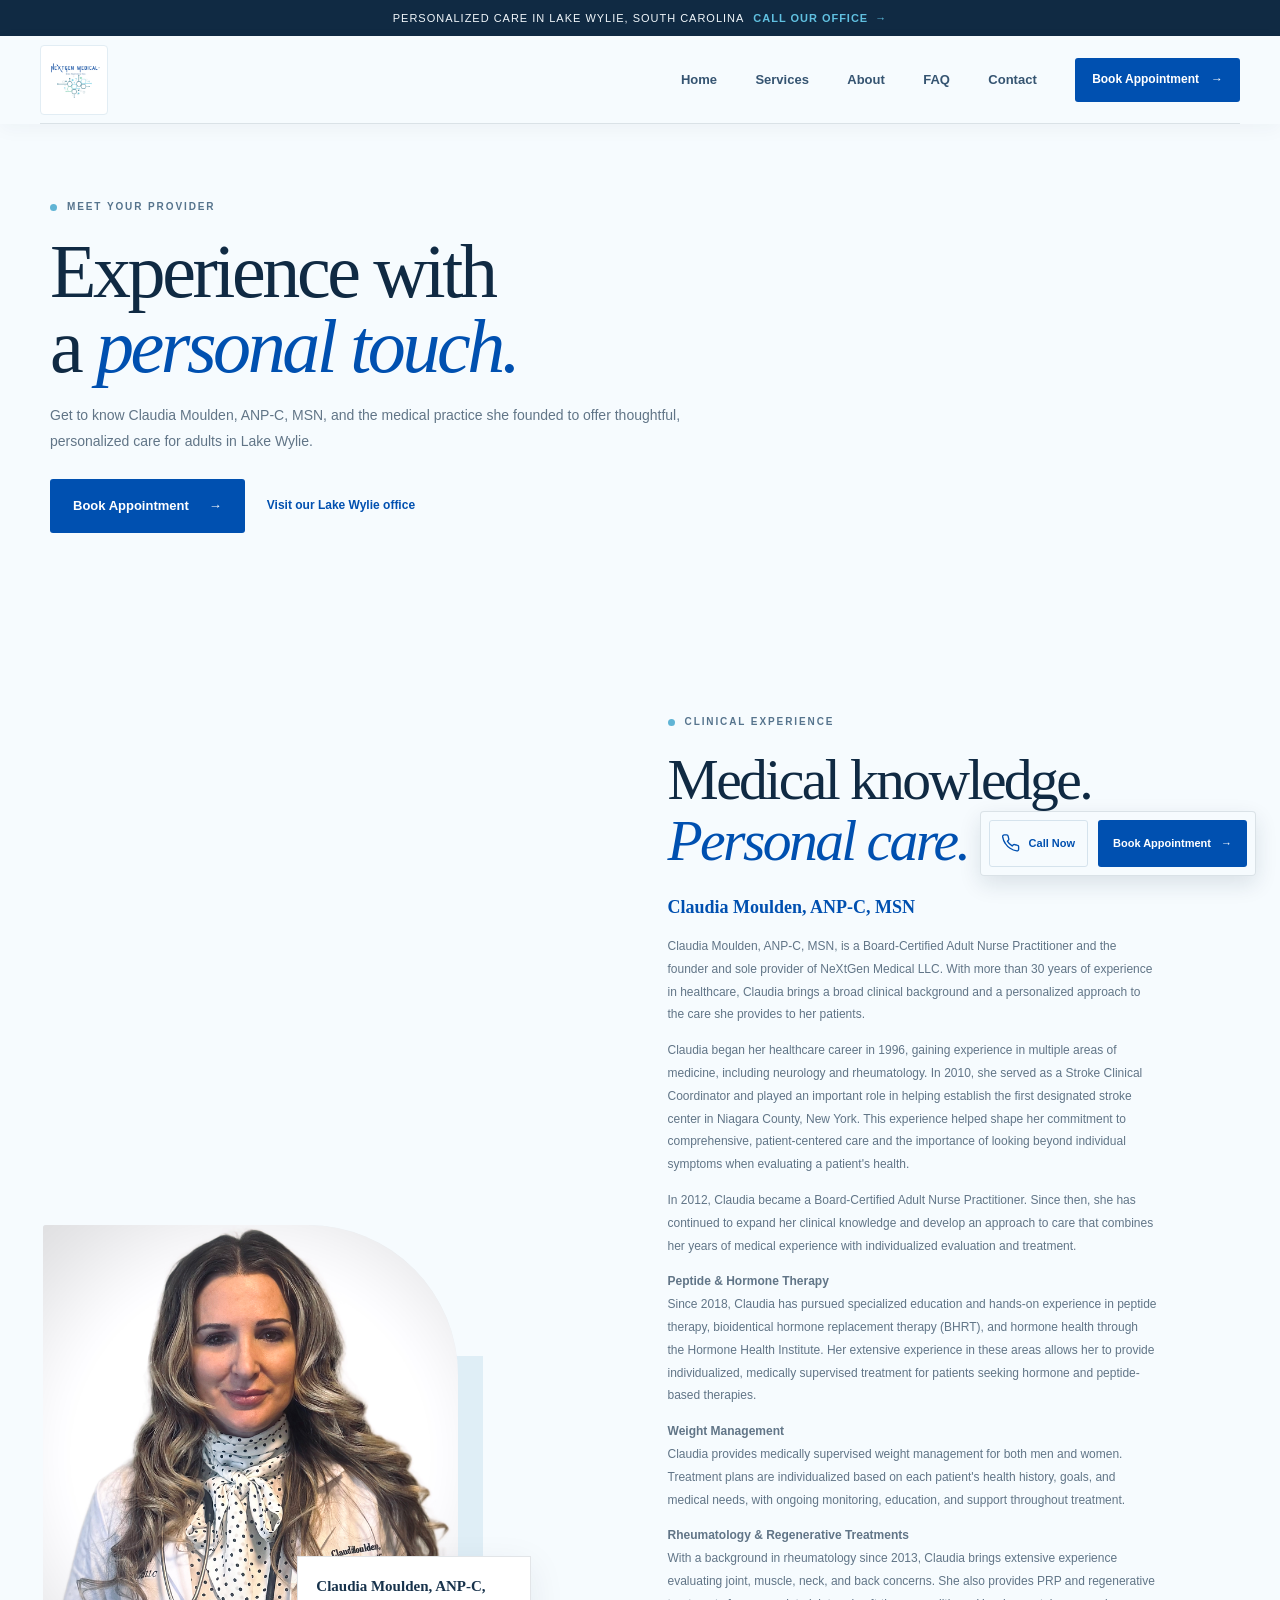
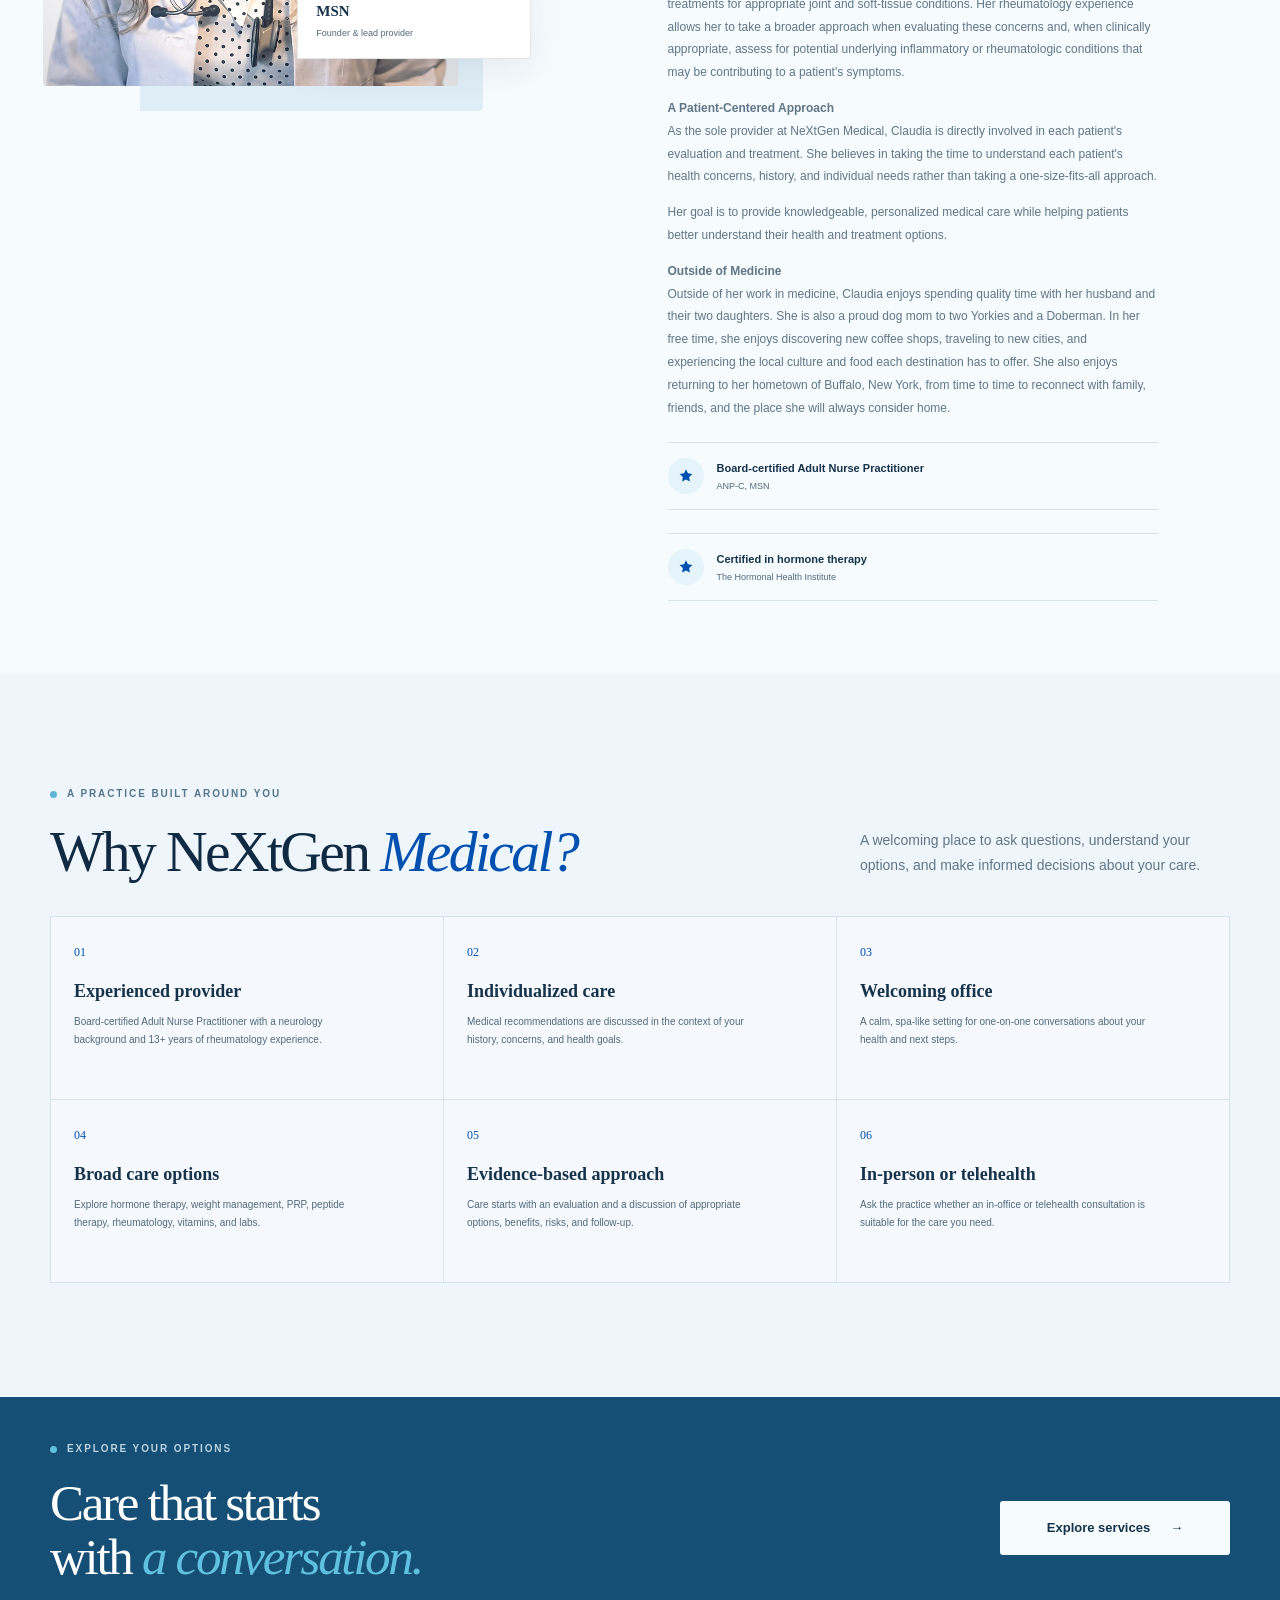
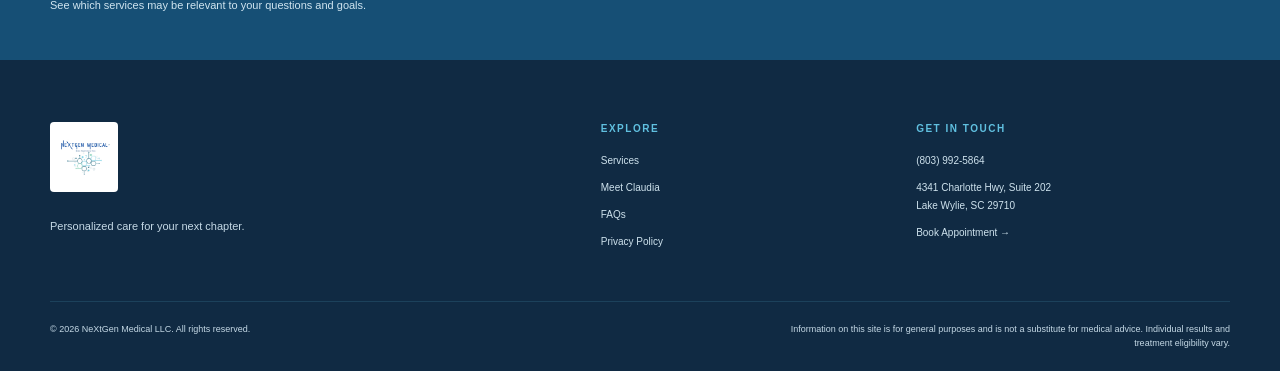
==== commit 42f87591: "Apply requested website updates Co-authored-by: Copilot <223556219+Copilot@users.noreply.github.com>" ====
--- a/about.html
+++ b/about.html
@@ -54,7 +54,7 @@
           <p>In 2012, Claudia became a Board-Certified Adult Nurse Practitioner. Since then, she has continued to expand her clinical knowledge and develop an approach to care that combines her years of medical experience with individualized evaluation and treatment.</p>
           <p><strong>Peptide &amp; Hormone Therapy</strong><br>Since 2018, Claudia has pursued specialized education and hands-on experience in peptide therapy, bioidentical hormone replacement therapy (BHRT), and hormone health through the Hormone Health Institute. Her extensive experience in these areas allows her to provide individualized, medically supervised treatment for patients seeking hormone and peptide-based therapies.</p>
           <p><strong>Weight Management</strong><br>Claudia provides medically supervised weight management for both men and women. Treatment plans are individualized based on each patient's health history, goals, and medical needs, with ongoing monitoring, education, and support throughout treatment.</p>
-          <p><strong>Rheumatology &amp; Regenerative Treatments</strong><br>With a strong background in rheumatology, Claudia also provides PRP and regenerative treatments for appropriate joint and soft-tissue conditions. Her rheumatology experience allows her to take a broader approach when evaluating patients with joint, muscle, neck, or back concerns. When clinically appropriate, she may also evaluate for potential underlying inflammatory or rheumatologic conditions that could be contributing to a patient's symptoms.</p>
+          <p><strong>Rheumatology &amp; Regenerative Treatments</strong><br>With a background in rheumatology since 2013, Claudia brings extensive experience evaluating joint, muscle, neck, and back concerns. She also provides PRP and regenerative treatments for appropriate joint and soft-tissue conditions. Her rheumatology experience allows her to take a broader approach when evaluating these concerns and, when clinically appropriate, assess for potential underlying inflammatory or rheumatologic conditions that may be contributing to a patient's symptoms.</p>
           <p><strong>A Patient-Centered Approach</strong><br>As the sole provider at NeXtGen Medical, Claudia is directly involved in each patient's evaluation and treatment. She believes in taking the time to understand each patient's health concerns, history, and individual needs rather than taking a one-size-fits-all approach.</p>
           <p>Her goal is to provide knowledgeable, personalized medical care while helping patients better understand their health and treatment options.</p>
           <p><strong>Outside of Medicine</strong><br>Outside of her work in medicine, Claudia enjoys spending quality time with her husband and their two daughters. She is also a proud dog mom to two Yorkies and a Doberman. In her free time, she enjoys discovering new coffee shops, traveling to new cities, and experiencing the local culture and food each destination has to offer. She also enjoys returning to her hometown of Buffalo, New York, from time to time to reconnect with family, friends, and the place she will always consider home.</p>
--- a/styles.min.css
+++ b/styles.min.css
@@ -1 +1 @@
-:root{color-scheme:light;--ink:#17324b;--ink-deep:#102a43;--muted:#617587;--brand-blue:#0050b0;--brand-aqua:#60c0e0;--cream:#f6fbfe;--cream-deep:#eaf5fa;--white:#fff;--line:#d5e3ed;--serif:"Iowan Old Style","Palatino Linotype","Book Antiqua",Georgia,serif;--sans:"Avenir Next",Avenir,"Segoe UI",sans-serif;--content:1180px;}*{box-sizing:border-box;}html{scroll-behavior:smooth;scroll-padding-top:108px;}body{margin:0;background:var(--cream);color:var(--ink);font-family:var(--sans);font-size:16px;line-height:1.65;-webkit-font-smoothing:antialiased;}body,button,a{-webkit-tap-highlight-color:transparent;}img,svg{display:block;}img{max-width:100%;}a{color:inherit;text-decoration:none;}button,a{touch-action:manipulation;}a:focus-visible,button:focus-visible,summary:focus-visible{outline:3px solid #0050b0;outline-offset:4px;}.skip-link{position:fixed;z-index:20;top:10px;left:10px;transform:translateY(-150%);border-radius:4px;padding:10px 14px;background:var(--white);color:var(--ink);font-weight:700;}.skip-link:focus{transform:translateY(0);}.section-wrap{width:min(var(--content),calc(100% - 80px));margin-inline:auto;}.section-pad{padding-block:114px;}.announcement{display:flex;min-height:36px;align-items:center;justify-content:center;gap:9px;background:var(--ink-deep);color:#f1f7fb;font-size:11px;font-weight:500;letter-spacing:0.09em;text-transform:uppercase;}.announcement a{color:var(--brand-aqua);font-weight:700;}.announcement a span{margin-left:3px;}.site-header{position:sticky;top:0;z-index:10;background:var(--cream);box-shadow:0 5px 18px rgba(16,42,67,0.04);}.header-inner{display:flex;width:min(1320px,calc(100% - 80px));min-height:88px;align-items:center;justify-content:space-between;margin-inline:auto;border-bottom:1px solid rgba(16,42,67,0.12);}.brand{display:inline-flex;align-items:center;gap:10px;flex-shrink:0;}.brand-mark{width:68px;height:70px;flex:0 0 auto;border:1px solid #e2edf4;border-radius:4px;padding:3px;background:#fff;object-fit:contain;}.site-nav{display:flex;align-items:center;gap:clamp(20px,3vw,42px);color:#355471;font-size:13px;font-weight:600;}.site-nav>a:not(.button){transition:color 160ms ease;}.site-nav>a:not(.button):hover,.footer-column a:hover{color:#007bb9;}.menu-toggle{display:none;}.button{display:inline-flex;min-height:54px;align-items:center;justify-content:center;gap:20px;border:1px solid transparent;border-radius:3px;padding:13px 22px;font-family:var(--sans);font-size:13px;font-weight:700;line-height:1.3;transition:background 170ms ease,color 170ms ease,transform 170ms ease;}.button:hover{transform:translateY(-2px);}.button-dark{background:var(--brand-blue);color:var(--white);}.button-dark:hover{background:var(--ink-deep);}.button-outline{border-color:#c6dce9;background:transparent;color:var(--ink);}.button-outline:hover{border-color:var(--brand-blue);background:#e5f4fa;}.button-small{min-height:44px;gap:12px;padding:10px 16px;font-size:12px;}.button-light{background:var(--cream);color:var(--ink);}.button-light:hover{background:var(--brand-aqua);}.hero{display:grid;min-height:0;grid-template-columns:1fr;align-items:center;padding-block:82px;}.hero-copy{max-width:760px;padding-top:12px;}.eyebrow{display:flex;align-items:center;gap:10px;margin:0 0 20px;color:#56748d;font-size:10px;font-weight:700;letter-spacing:0.19em;line-height:1.4;text-transform:uppercase;}.eyebrow-dot{width:7px;height:7px;border-radius:50%;background:#60b4d5;}h1,h2,h3,p{margin-top:0;}h1,h2{margin-bottom:0;color:var(--ink-deep);font-family:var(--serif);font-weight:400;letter-spacing:-0.045em;}h1{font-size:clamp(54px,6vw,78px);line-height:0.99;}h1 em,h2 em{color:var(--brand-blue);font-weight:400;}.hero-intro{max-width:460px;margin:25px 0 28px;color:#617587;font-size:15px;line-height:1.85;}.hero-actions{display:flex;align-items:center;gap:22px;flex-wrap:wrap;}.text-link{display:inline-flex;align-items:center;gap:8px;color:#56748d;font-size:12px;font-weight:700;}.text-link:hover{color:#007bb9;}.hero-proof{display:flex;align-items:center;gap:13px;margin-top:42px;}.proof-avatars{display:flex;padding-left:2px;}.avatar{display:grid;width:31px;height:31px;place-items:center;border:2px solid var(--cream);border-radius:50%;margin-left:-5px;color:white;font-family:var(--serif);font-size:12px;font-weight:700;}.avatar-one{background:#0050a0;}.avatar-two{background:#60b4d5;}.avatar-three{background:#153b60;}.hero-proof p{margin:0;color:#52697c;font-size:10px;line-height:1.6;}.proof-check{display:grid;width:32px;height:32px;place-items:center;border-radius:50%;background:#e4f2f8;color:var(--brand-blue);font-size:17px;font-weight:700;}.hero-proof strong{color:var(--ink);font-size:11px;}.local-visit{border-block:1px solid var(--line);background:#eef5fa;}.local-visit-inner{display:flex;min-height:130px;align-items:center;justify-content:space-between;gap:24px;padding-block:20px;}.local-visit .eyebrow{margin-bottom:4px;font-size:9px;}.local-visit-title{margin:0;color:var(--ink-deep);font-family:var(--serif);font-size:23px;font-weight:600;letter-spacing:-0.025em;line-height:1.3;}.local-visit-address{margin:3px 0 0;color:var(--muted);font-size:11px;}.local-visit-actions{display:flex;flex-wrap:wrap;gap:24px;}.section-heading{display:flex;align-items:end;justify-content:space-between;gap:60px;margin-bottom:44px;}h2{font-size:clamp(41px,4.5vw,58px);line-height:1.06;}.section-lead{max-width:370px;margin:0 0 4px;color:var(--muted);font-size:14px;line-height:1.8;}.service-grid{display:grid;grid-template-columns:repeat(4,1fr);border:1px solid var(--line);background:rgba(255,255,255,0.45);}.service-card{display:flex;min-height:284px;flex-direction:column;padding:25px 24px 22px;}.service-card + .service-card{border-left:1px solid var(--line);}.service-card-featured{background:#e5f4fa;}.service-card-top{display:flex;align-items:center;justify-content:space-between;margin-bottom:24px;}.service-icon{display:grid;width:47px;height:47px;place-items:center;border-radius:50%;background:#eef5fa;}.service-icon svg{width:25px;stroke:var(--brand-blue);stroke-linecap:round;stroke-linejoin:round;stroke-width:1.35;}.card-number{color:#91a7b8;font-family:var(--serif);font-size:13px;}.service-card h3,.step h3{margin-bottom:10px;color:var(--ink);font-family:var(--serif);font-size:20px;font-weight:600;letter-spacing:-0.02em;line-height:1.25;}.service-card p{margin-bottom:19px;color:#52697c;font-size:11px;line-height:1.75;}.service-card a{display:inline-flex;align-items:center;gap:8px;margin-top:auto;color:var(--brand-blue);font-size:10px;font-weight:700;}.service-card a:hover{color:#007bb9;}.service-note{margin:15px 0 0;color:#52697c;font-size:10px;}.services-more{display:flex;align-items:center;justify-content:space-between;gap:20px;margin-top:20px;border-top:1px solid var(--line);padding-top:17px;}.services-more p{margin:0;color:var(--muted);font-size:11px;}.vitamin-feature{overflow:hidden;background:#edf5fa;}.vitamin-inner{display:grid;grid-template-columns:1fr 0.9fr;align-items:center;gap:12%;}.vitamin-copy{max-width:490px;}.vitamin-copy>p:not(.eyebrow,.vitamin-disclaimer){margin:20px 0;color:var(--muted);font-size:13px;line-height:1.85;}.vitamin-options{display:flex;flex-wrap:wrap;gap:8px;margin-top:21px;}.vitamin-options span{border:1px solid #d5e3ed;border-radius:2px;padding:7px 11px;background:rgba(255,255,255,0.6);color:var(--brand-blue);font-size:10px;font-weight:700;}.vitamin-disclaimer{margin:13px 0 18px;color:#52697c;font-size:9px;line-height:1.65;}.vitamin-actions,.location-actions{display:flex;align-items:center;gap:18px;flex-wrap:wrap;}.vitamin-visual{position:relative;display:grid;min-height:355px;place-items:center;}.vitamin-circle{position:absolute;display:block;width:min(100%,350px);aspect-ratio:1;border:1px solid #d5e3ed;border-radius:50%;}.vitamin-circle-one{transform:scale(0.83);}.vitamin-circle-two{transform:scale(1.08);}.vitamin-card{position:relative;z-index:1;display:flex;width:224px;min-height:270px;flex-direction:column;align-items:center;justify-content:center;border:1px solid #d8e4ee;background:var(--white);box-shadow:0 18px 45px rgba(16,42,67,0.11);text-align:center;transform:rotate(-4deg);}.vitamin-symbol{display:grid;width:54px;height:54px;place-items:center;border:1px solid #d5e3ed;border-radius:50%;color:#0050b0;font-family:var(--serif);font-size:38px;line-height:1;}.vitamin-card-title{margin-top:18px;color:var(--ink);font-family:var(--serif);font-size:21px;line-height:1.13;}.vitamin-card-note{margin-top:10px;color:#52697c;font-size:9px;letter-spacing:0.08em;text-transform:uppercase;}.vitamin-card-lines{width:38px;height:1px;margin-top:17px;background:#60b4d5;}.vitamin-leaf{position:absolute;z-index:2;width:48px;height:78px;border:1.5px solid #60a9c4;border-radius:100% 0 100% 0;}.vitamin-leaf-one{right:10%;bottom:26px;transform:rotate(28deg);}.vitamin-leaf-two{right:21%;bottom:18px;width:33px;height:57px;transform:rotate(66deg);}.approach{overflow:hidden;position:relative;background:var(--ink-deep);color:#eff6fb;}.approach-inner{display:grid;grid-template-columns:0.95fr 1fr;align-items:center;gap:12%;}.approach-copy{position:relative;z-index:1;}.eyebrow-light{color:#b9d3e3;}.eyebrow-light .eyebrow-dot{background:var(--brand-aqua);}.approach h2,.final-cta h2{color:var(--white);}.approach h2 em,.final-cta h2 em{color:var(--brand-aqua);}.approach-copy>p:not(.eyebrow){max-width:430px;margin:22px 0 28px;color:#c5dce9;font-size:13px;line-height:1.9;}.approach-steps{position:relative;z-index:1;}.step{display:grid;grid-template-columns:45px 1fr;gap:18px;border-bottom:1px solid rgba(210,229,242,0.18);padding:24px 0;}.step:first-child{border-top:1px solid rgba(210,229,242,0.18);}.step-number{color:var(--brand-aqua);font-family:var(--serif);font-size:15px;}.step h3{margin-bottom:6px;color:var(--white);font-size:18px;}.step p{max-width:360px;margin:0;color:#c5dce9;font-size:11px;line-height:1.8;}.approach-orbit{position:absolute;right:-120px;bottom:-280px;width:550px;height:550px;border:1px solid rgba(96,192,224,0.12);border-radius:50%;}.approach-orbit::after,.approach-orbit::before{position:absolute;border:1px solid rgba(96,192,224,0.1);border-radius:50%;content:"";}.approach-orbit::before{inset:38px;}.approach-orbit::after{inset:80px;}.provider{display:grid;grid-template-columns:0.86fr 1fr;align-items:center;gap:11%;}.provider-photo-wrap{position:relative;width:100%;max-width:440px;justify-self:center;padding:0 25px 25px 0;}.provider-photo-wrap img{position:relative;z-index:1;width:100%;aspect-ratio:0.9;border-radius:3px 150px 3px 3px;background:#e9f2f8;object-fit:cover;object-position:center 28%;}.provider-blob{position:absolute;right:0;bottom:0;width:78%;height:73%;border-radius:0 0 4px 0;background:#dfeef6;}.provider-note{position:absolute;z-index:2;right:-48px;bottom:52px;width:234px;border:1px solid rgba(16,42,67,0.12);padding:17px 18px;background:var(--white);box-shadow:0 10px 36px rgba(16,42,67,0.08);}.provider-note strong,.provider-note small{display:block;}.provider-note strong{color:var(--ink);font-family:var(--serif);font-size:15px;font-weight:600;}.provider-note small{margin-top:3px;color:#52697c;font-size:9px;}.provider-copy{max-width:490px;}.about-provider-bio{padding-bottom:52px;}.about-family{padding-top:36px;}.about-family .provider-copy{max-width:760px;margin-inline:auto;text-align:center;}.about-family .eyebrow{justify-content:center;}.why{background:#eff6fb;}.why .section-heading{margin-bottom:34px;}.why-grid{display:grid;grid-template-columns:repeat(3,1fr);border-top:1px solid var(--line);border-left:1px solid var(--line);}.why-card{min-height:183px;border-right:1px solid var(--line);border-bottom:1px solid var(--line);padding:21px 23px;background:rgba(255,255,255,0.34);}.why-number{color:#0050b0;font-family:var(--serif);font-size:12px;}.why-card h3{margin:12px 0 7px;color:var(--ink);font-family:var(--serif);font-size:18px;font-weight:600;}.why-card p{max-width:290px;margin:0;color:#52697c;font-size:10px;line-height:1.8;}.testimonials{background:var(--white);}.awards{background:#f4f8fb;}.awards-inner{display:flex;flex-direction:column;align-items:center;gap:34px;}.awards-copy{max-width:620px;text-align:center;}.awards-copy .eyebrow{justify-content:center;}.awards-copy h2{margin:13px 0;font-size:clamp(36px,4.4vw,54px);}.awards-copy>p:last-child{margin:0;color:var(--muted);font-size:13px;line-height:1.7;}.awards-grid{display:grid;width:min(100%,920px);grid-template-columns:repeat(3,minmax(0,1fr));align-items:stretch;gap:20px;}.award-card{display:flex;min-width:0;flex-direction:column;align-items:center;justify-content:space-between;gap:10px;margin:0;border:1px solid #e1ebf1;border-radius:12px;padding:18px 16px 15px;background:var(--white);box-shadow:0 8px 24px rgba(16,42,67,0.045);text-align:center;}.award-badge{display:block;width:100%;height:170px;object-fit:contain;}.award-card figcaption{display:flex;min-height:34px;align-items:center;justify-content:center;gap:8px;color:#536b7d;font-size:10px;font-weight:600;line-height:1.5;}.award-card figcaption span{border-radius:999px;padding:3px 8px;background:#edf5fa;color:var(--brand-blue);font-size:9px;font-weight:700;}.testimonial-inner{display:grid;grid-template-columns:0.7fr 1fr;align-items:center;gap:12%;}.testimonial-heading>p:not(.eyebrow){max-width:320px;margin:18px 0 0;color:var(--muted);font-size:11px;line-height:1.8;}.testimonial-card{position:relative;margin:0;border:1px solid var(--line);padding:36px 40px;background:#f6fbfe;}.testimonial-card>p{max-width:620px;margin:0 0 22px;color:var(--ink);font-family:var(--serif);font-size:clamp(22px,2.7vw,31px);line-height:1.38;}.provider-name{margin:22px 0 12px;color:var(--brand-blue);font-family:var(--serif);font-size:18px;font-weight:600;}.provider-intro{margin-bottom:16px;color:var(--muted);font-size:12px;line-height:1.9;}.provider-highlights-heading{margin:0 0 10px;color:var(--ink);font-size:11px;font-weight:700;letter-spacing:0.12em;text-transform:uppercase;}.provider-highlights{display:grid;gap:8px;margin:0 0 18px;padding:0;list-style:none;}.provider-highlights li{display:flex;align-items:flex-start;gap:10px;color:var(--ink);font-size:11px;font-weight:600;line-height:1.6;}.provider-highlights li::before{content:"";width:8px;height:8px;margin-top:0.52em;border-radius:50%;background:#60b4d5;flex:0 0 8px;}.provider-copy>p:not(.eyebrow,.provider-name,.provider-intro,.provider-highlights-heading){margin-bottom:13px;color:var(--muted);font-size:12px;line-height:1.9;}.credential{display:flex;align-items:center;gap:13px;margin:23px 0 20px;border-top:1px solid var(--line);border-bottom:1px solid var(--line);padding:15px 0;}.credential-icon{display:grid;width:36px;height:36px;flex:0 0 36px;place-items:center;border-radius:50%;background:#e5f4fa;}.credential-icon svg{width:18px;fill:#0050b0;}.credential strong,.credential small{display:block;}.credential strong{color:var(--ink);font-size:11px;}.credential small{margin-top:2px;color:#52697c;font-size:9px;}.text-link-dark{color:var(--brand-blue);}.pricing{background:#edf5fa;}.pricing-inner{display:grid;grid-template-columns:0.8fr 1fr;align-items:center;gap:12%;}.pricing-copy{max-width:390px;}.pricing-copy>p:not(.eyebrow){margin:22px 0 20px;color:var(--muted);font-size:12px;line-height:1.9;}.price-card{border:1px solid #d5e3ed;padding:29px 32px 25px;background:var(--white);box-shadow:0 12px 38px rgba(16,42,67,0.045);}.price-row{display:flex;align-items:center;justify-content:space-between;gap:16px;}.price-label,.price-detail{display:block;}.price-label{color:var(--ink);font-family:var(--serif);font-size:18px;font-weight:600;}.price-detail{margin-top:3px;color:#52697c;font-size:10px;}.price-amount{color:var(--brand-blue);font-family:var(--serif);font-size:36px;line-height:1;}.price-includes{max-width:440px;margin:10px 0 0;color:#52697c;font-size:10px;line-height:1.75;}.price-rule{height:1px;margin:20px 0;background:var(--line);}.price-footnote{display:flex;align-items:center;gap:10px;margin-top:20px;border-radius:3px;padding:12px;background:#e8f3f9;color:#52697c;font-size:10px;line-height:1.55;}.footnote-icon{flex:0 0 22px;}.footnote-icon svg{width:20px;stroke:var(--brand-blue);stroke-linecap:round;stroke-width:1.5;}.price-cta{width:100%;min-height:48px;margin-top:17px;}.faq{display:grid;grid-template-columns:0.75fr 1fr;align-items:start;gap:13%;}.faq-heading>p:not(.eyebrow){max-width:300px;margin:20px 0 15px;color:var(--muted);font-size:12px;line-height:1.85;}.faq-list{border-top:1px solid var(--line);}.faq-item{border-bottom:1px solid var(--line);}.faq-item summary{position:relative;display:flex;min-height:67px;align-items:center;justify-content:space-between;gap:20px;padding:15px 0;color:var(--ink);cursor:pointer;font-family:var(--serif);font-size:17px;font-weight:600;line-height:1.35;list-style:none;}.faq-item summary::-webkit-details-marker{display:none;}.faq-item summary>span{position:relative;width:23px;height:23px;flex:0 0 23px;border:1px solid #d5e3ed;border-radius:50%;}.faq-item summary>span::before,.faq-item summary>span::after{position:absolute;top:10px;left:6px;width:9px;height:1px;background:var(--brand-blue);content:"";transition:transform 160ms ease;}.faq-item summary>span::after{transform:rotate(90deg);}.faq-item[open] summary>span::after{transform:rotate(0);}.faq-item>p{max-width:540px;margin:-1px 30px 20px 0;color:#52697c;font-size:11px;line-height:1.85;}.faq-item>p a{color:var(--brand-blue);font-weight:700;text-decoration:underline;text-underline-offset:2px;}.faq-category{margin:26px 0 0;border-bottom:1px solid var(--line);padding:0 0 9px;color:#2b6c91;font-family:var(--sans);font-size:9px;font-weight:700;letter-spacing:0.17em;text-transform:uppercase;}.faq-category:first-child{margin-top:0;}.location{background:#eef5fa;}.location-inner{display:grid;grid-template-columns:1fr 0.84fr;align-items:center;gap:12%;}.location-map-wrap{min-height:330px;overflow:hidden;border:1px solid #d8e4ee;background:#e7f2f8;}.location-map{display:block;width:100%;height:330px;border:0;}.location-copy{max-width:500px;}.location-copy>p:not(.eyebrow){margin:19px 0;color:var(--muted);font-size:12px;line-height:1.85;}.location-copy address{margin-bottom:9px;color:#52697c;font-size:12px;font-style:normal;line-height:1.8;}.location-copy address strong{color:var(--ink);font-size:14px;}.location-phone{display:inline-block;margin-bottom:20px;color:var(--brand-blue);font-family:var(--serif);font-size:20px;font-weight:600;}.location-hours{margin:0 0 20px;color:var(--muted);font-size:12px;line-height:1.8;}.location-hours strong{display:block;color:var(--ink);}.location-card{position:relative;display:flex;min-height:330px;flex-direction:column;align-items:flex-start;justify-content:center;overflow:hidden;border:1px solid #d8e4ee;padding:35px;background:linear-gradient(135deg,transparent 48%,rgba(96,192,224,0.08) 49%,transparent 50%),linear-gradient(25deg,transparent 54%,rgba(96,192,224,0.1) 55%,transparent 56%),#e7f2f8;background-size:80px 80px,100px 100px,auto;}.location-pin{display:grid;width:47px;height:47px;place-items:center;border-radius:50%;background:var(--brand-blue);}.location-pin svg{width:24px;stroke:var(--white);stroke-linecap:round;stroke-linejoin:round;stroke-width:1.5;}.location-card-label{margin-top:19px;color:#52697c;font-size:9px;letter-spacing:0.15em;text-transform:uppercase;}.location-card-city{margin-top:2px;color:var(--ink);font-family:var(--serif);font-size:34px;line-height:1.15;}.location-card-state{margin-top:4px;color:var(--brand-blue);font-size:9px;font-weight:700;letter-spacing:0.18em;}.location-card-rule{width:45px;height:1px;margin:17px 0 11px;background:#60b4d5;}.location-card-address{color:#617587;font-family:var(--serif);font-size:15px;line-height:1.55;}.location-card>a{display:inline-flex;gap:7px;margin-top:17px;color:var(--brand-blue);font-size:10px;font-weight:700;}.location-card>a:hover{color:#007bb9;}.page-hero{padding-block:76px 68px;}.privacy-content{max-width:900px;padding-top:0;}.privacy-content article{border-bottom:1px solid var(--line);padding:0 0 25px;margin:0 0 25px;}.privacy-content h2{margin:0 0 12px;font-size:clamp(23px,3vw,32px);}.privacy-content p,.privacy-content address{max-width:760px;color:#52697c;font-size:14px;line-height:1.85;}.privacy-content address{font-style:normal;}.privacy-content a{color:var(--brand-blue);font-weight:700;text-decoration:underline;text-underline-offset:3px;}.page-hero h1,.service-page-hero h1{max-width:790px;font-size:clamp(48px,6.5vw,76px);}.page-hero>p:not(.eyebrow),.service-page-hero>p:not(.eyebrow){max-width:640px;margin:19px 0 24px;color:var(--muted);font-size:14px;line-height:1.85;}.catalog{background:#eef5fa;}.catalog-heading{margin-bottom:32px;}.catalog-heading h2{font-size:clamp(38px,4vw,51px);}.catalog-grid{display:grid;grid-template-columns:repeat(3,1fr);border-top:1px solid var(--line);border-left:1px solid var(--line);}.catalog-card{display:flex;min-height:315px;flex-direction:column;border-right:1px solid var(--line);border-bottom:1px solid var(--line);padding:23px;background:rgba(255,255,255,0.56);}.catalog-number{color:#52697c;font-size:9px;font-weight:700;letter-spacing:0.13em;line-height:1.5;}.catalog-card h2{margin:15px 0 8px;font-size:24px;letter-spacing:-0.03em;line-height:1.17;}.catalog-card>p{min-height:42px;margin:0;color:#52697c;font-size:10px;line-height:1.7;}.catalog-card ul{display:grid;gap:5px;margin:15px 0 19px;padding-left:16px;color:#486a85;font-size:10px;line-height:1.5;}.catalog-card li::marker{color:#60b4d5;}.catalog-card .text-link{margin-top:auto;font-size:10px;}.catalog-note{margin:14px 0 0;color:#52697c;font-size:10px;line-height:1.7;}.consult-banner{background:var(--ink-deep);color:var(--white);}.consult-banner-inner{display:flex;min-height:265px;align-items:center;justify-content:space-between;gap:35px;padding-block:48px;}.consult-banner h2{color:var(--white);font-size:clamp(36px,4vw,49px);}.consult-banner h2 em{color:var(--brand-aqua);}.consult-banner-inner>div:first-child>p:last-child{margin:12px 0 0;color:#bed9e8;font-size:12px;}.consult-banner-inner>div:last-child{display:flex;min-width:300px;flex-direction:column;align-items:flex-start;gap:15px;}.consult-price{color:var(--brand-aqua);font-family:var(--serif);font-size:34px;line-height:1;}.consult-price small{margin-left:7px;color:#d0e2ed;font-family:var(--sans);font-size:10px;}.service-page-hero{padding-block:48px 68px;}.breadcrumb{display:inline-flex;margin-bottom:31px;color:#56748d;font-size:11px;font-weight:700;}.breadcrumb:hover{color:#007bb9;}.service-page-hero .eyebrow{margin-bottom:14px;}.service-page-hero>p:not(.eyebrow){max-width:670px;margin-bottom:24px;}.care-detail{background:#eef5fa;}.care-detail-grid{display:grid;grid-template-columns:1fr 300px;align-items:start;gap:10%;}.care-main{max-width:700px;}.care-section{border-top:1px solid #d8e4ee;padding:26px 0;}.care-section:first-child{border-top:0;padding-top:0;}.care-section .eyebrow{margin-bottom:10px;color:#2b6c91;font-size:8px;}.care-section h2{margin-bottom:12px;font-size:clamp(28px,3vw,38px);}.care-section>p:not(.eyebrow){margin:0;color:#52697c;font-size:12px;line-height:1.9;}.care-aside{position:sticky;top:28px;display:flex;flex-direction:column;align-items:flex-start;border:1px solid #d8e4ee;padding:25px;background:var(--white);box-shadow:0 10px 35px rgba(16,42,67,0.05);}.aside-label{color:#52697c;font-size:9px;font-weight:700;letter-spacing:0.16em;}.aside-price{margin-top:7px;color:var(--brand-blue);font-family:var(--serif);font-size:56px;font-weight:400;line-height:1.1;}.aside-description{margin:4px 0 19px;color:#52697c;font-size:11px;line-height:1.6;}.care-aside .button{width:100%;gap:8px;padding-inline:12px;font-size:11px;}.aside-phone{align-self:center;margin-top:15px;color:var(--brand-blue);font-size:10px;font-weight:700;}.aside-phone:hover{text-decoration:underline;}.care-aside>p{margin:19px 0 0;border-top:1px solid var(--line);padding-top:13px;color:#52697c;font-size:9px;line-height:1.7;}.injection-list{display:grid;grid-template-columns:1fr 1fr;gap:10px;margin-top:19px;}.injection-list article{border:1px solid #d5e3ed;padding:14px;background:rgba(255,255,255,0.55);}.injection-list h3{margin:0 0 5px;color:var(--ink);font-family:var(--serif);font-size:16px;}.injection-list p{margin:0;color:#52697c;font-size:9px;line-height:1.7;}.peptide-list{display:grid;grid-template-columns:repeat(2,minmax(0,1fr));gap:8px;margin:19px 0;padding:0;list-style:none;}.peptide-list li{border:1px solid #d5e3ed;padding:10px 12px;background:rgba(255,255,255,0.6);color:var(--brand-blue);font-size:11px;font-weight:700;}.peptide-details{display:grid;grid-template-columns:repeat(2,minmax(0,1fr));gap:10px;margin-top:20px;}.peptide-detail{border:1px solid #d5e3ed;padding:15px;background:rgba(255,255,255,0.58);}.peptide-detail h3{margin:0 0 7px;color:var(--ink);font-family:var(--serif);font-size:17px;font-weight:600;}.peptide-detail p{margin:0 0 9px;color:#52697c;font-size:10px;line-height:1.75;}.peptide-detail a{display:inline-block;margin:3px 8px 0 0;color:var(--brand-blue);font-size:9px;font-weight:700;line-height:1.5;text-decoration:underline;text-underline-offset:2px;}.peptide-detail a:hover,.peptide-source-note a:hover{color:#007bb9;}.peptide-source-note{margin:17px 0 0;border-left:2px solid #91b5ca;padding:10px 12px;background:#eaf5fa;color:#52697c;font-size:9px;line-height:1.75;}.peptide-source-note strong{color:var(--ink);}.peptide-source-note a{color:var(--brand-blue);font-weight:700;text-decoration:underline;text-underline-offset:2px;}.service-next{background:#164f75;color:var(--white);}.service-next-inner{display:flex;min-height:255px;align-items:center;justify-content:space-between;gap:30px;padding-block:45px;}.service-next h2{color:var(--white);font-size:clamp(38px,4vw,51px);}.service-next h2 em{color:var(--brand-aqua);}.service-next-inner>div>p:last-child{margin:12px 0 0;color:#d0e5f0;font-size:11px;}.service-next-inner>.button{min-width:230px;}.final-cta{overflow:hidden;position:relative;background:#164f75;color:var(--white);}.final-cta-inner{position:relative;display:flex;min-height:320px;align-items:center;justify-content:space-between;gap:40px;padding-block:66px;}.final-cta h2{font-size:clamp(44px,5vw,62px);}.final-cta-actions{position:relative;z-index:1;display:flex;min-width:270px;flex-direction:column;align-items:flex-start;gap:16px;}.final-phone{color:#d9edf6;font-size:11px;}.final-phone:hover{text-decoration:underline;}.cta-sun{position:absolute;top:-190px;right:8%;width:430px;height:430px;border:1px solid rgba(96,192,224,0.14);border-radius:50%;}.cta-sun::before,.cta-sun::after{position:absolute;border:1px solid rgba(96,192,224,0.12);border-radius:50%;content:"";}.cta-sun::before{inset:31px;}.cta-sun::after{inset:66px;}.site-footer{background:var(--ink-deep);color:#d9eaf5;}.footer-main{display:grid;grid-template-columns:1.5fr 0.75fr 1fr;gap:80px;padding-block:62px 50px;}.brand-light .brand-mark{border-color:rgba(255,255,255,0.3);}.footer-brand>p{margin:17px 0 0;color:#c5d9e6;font-size:11px;}.footer-column{display:flex;flex-direction:column;align-items:flex-start;gap:9px;}.footer-column h2{margin:0 0 8px;color:var(--brand-aqua);font-family:var(--sans);font-size:10px;font-weight:700;letter-spacing:0.15em;line-height:1.3;text-transform:uppercase;}.footer-column a{color:#cee2ed;font-size:10px;line-height:1.8;transition:color 160ms ease;}.footer-bottom{display:flex;justify-content:space-between;gap:36px;border-top:1px solid rgba(96,192,224,0.15);padding-block:20px;color:#c5d9e6;font-size:9px;}.footer-bottom p{margin:0;}.footer-bottom p:last-child{max-width:440px;text-align:right;}.mobile-booking{position:fixed;z-index:12;right:24px;bottom:24px;display:flex;align-items:center;gap:10px;border:1px solid rgba(16,42,67,0.12);border-radius:4px;padding:8px;background:rgba(246,251,254,0.96);box-shadow:0 8px 22px rgba(16,42,67,0.12);backdrop-filter:blur(12px);}.mobile-booking .button{min-height:47px;gap:10px;padding-inline:14px;font-size:11px;}.mobile-call{display:inline-flex;min-height:47px;align-items:center;justify-content:center;gap:8px;border:1px solid #d5e3ed;border-radius:3px;padding-inline:12px;color:var(--brand-blue);font-size:11px;font-weight:700;}.mobile-call svg{width:19px;flex:0 0 19px;stroke:currentColor;stroke-linecap:round;stroke-linejoin:round;stroke-width:1.7;}.mobile-call::after{content:"Call Now";}@media (min-width:1500px){.hero{min-height:0;}}@media (max-width:1000px){.section-wrap{width:min(100% - 56px,var(--content));}.header-inner{width:calc(100% - 56px);}.site-nav{gap:18px;font-size:12px;}.nav-cta{padding-inline:12px;}.hero{min-height:0;}.hero-actions{gap:15px;}.hero-actions .button{padding-inline:17px;}.service-card{padding-inline:17px;}.service-card h3{font-size:18px;}.approach-inner{gap:7%;}.provider{gap:8%;}.provider-note{right:-28px;}.pricing-inner,.faq{gap:8%;}.vitamin-inner,.location-inner{gap:8%;}.catalog-card{padding-inline:17px;}.care-detail-grid{grid-template-columns:1fr 270px;gap:6%;}}@media (max-width:760px){html{scroll-padding-top:78px;}body{padding-bottom:74px;}.section-wrap{width:calc(100% - 44px);}.section-pad{padding-block:76px;}.announcement{min-height:34px;gap:7px;font-size:9px;letter-spacing:0.055em;}.header-inner{width:calc(100% - 44px);min-height:75px;}.brand-mark{width:56px;height:58px;}.menu-toggle{display:flex;width:43px;height:43px;flex-direction:column;align-items:center;justify-content:center;gap:6px;border:1px solid #d5e3ed;border-radius:50%;background:transparent;cursor:pointer;}.menu-toggle span{width:17px;height:1.5px;background:var(--ink);transition:transform 160ms ease;}.menu-toggle[aria-expanded="true"] span:first-child{transform:translateY(3.75px) rotate(45deg);}.menu-toggle[aria-expanded="true"] span:last-child{transform:translateY(-3.75px) rotate(-45deg);}.site-nav{position:absolute;top:100%;right:0;left:0;display:none;align-items:stretch;gap:0;border-top:1px solid var(--line);padding:10px 22px 21px;background:var(--cream);box-shadow:0 12px 18px rgba(16,42,67,0.08);}.site-nav.is-open{display:flex;flex-direction:column;}.site-nav>a:not(.button){border-bottom:1px solid var(--line);padding:13px 2px;font-size:13px;}.site-nav .nav-cta{margin-top:17px;}.hero{min-height:initial;grid-template-columns:1fr;gap:0;padding-block:38px;}.hero-copy{padding-top:0;}.eyebrow{margin-bottom:16px;font-size:9px;letter-spacing:0.16em;}h1{font-size:clamp(44px,11.7vw,62px);}.hero-intro{max-width:480px;margin:20px 0 23px;font-size:13px;line-height:1.8;}.hero-actions{align-items:flex-start;gap:13px;flex-wrap:wrap;}.hero-actions .button{min-height:50px;font-size:12px;}.hero-actions .text-link{min-height:42px;padding-inline:4px;}.hero-proof{margin-top:27px;}.local-visit-inner{align-items:flex-start;flex-direction:column;justify-content:center;gap:13px;padding-block:23px;}.local-visit-actions{gap:20px;}.trust-inner{width:calc(100% - 44px);min-height:0;flex-wrap:wrap;justify-content:flex-start;gap:16px 10px;padding-block:19px;}.trust-item{width:calc(50% - 6px);gap:9px;}.trust-item:last-child{width:100%;}.trust-icon{width:34px;height:34px;flex-basis:34px;}.trust-item strong{font-size:13px;}.trust-item small{font-size:9px;}.trust-divider{display:none;}.section-heading{display:block;margin-bottom:29px;}h2{font-size:clamp(40px,10vw,54px);}.section-lead{max-width:470px;margin-top:17px;font-size:12px;}.service-grid{grid-template-columns:1fr 1fr;}.service-card{min-height:250px;padding:18px 15px 17px;}.service-card + .service-card{border-left:0;}.service-card:nth-child(even){border-left:1px solid var(--line);}.service-card:nth-child(n + 3){border-top:1px solid var(--line);}.service-card-top{margin-bottom:17px;}.service-icon{width:40px;height:40px;}.service-icon svg{width:22px;}.service-card h3{font-size:17px;}.service-card p{font-size:10px;}.service-note{font-size:9px;line-height:1.65;}.vitamin-inner{grid-template-columns:1fr;gap:22px;}.vitamin-copy>p:not(.eyebrow,.vitamin-disclaimer){margin:15px 0;font-size:11px;}.vitamin-visual{min-height:300px;}.vitamin-card{width:195px;min-height:235px;}.vitamin-circle{width:min(100%,300px);}.approach-inner{grid-template-columns:1fr;gap:37px;}.approach-copy>p:not(.eyebrow){margin:17px 0 21px;font-size:12px;}.step{grid-template-columns:34px 1fr;gap:12px;padding:19px 0;}.step h3{font-size:17px;}.provider{grid-template-columns:1fr;gap:43px;}.provider-photo-wrap{width:min(100% - 22px,420px);}.provider-photo-wrap img{aspect-ratio:1.07;object-position:center 25%;}.provider-note{right:-18px;bottom:36px;width:195px;padding:13px;}.provider-note strong{font-size:12px;}.provider-note small{font-size:8px;}.provider-copy>p:not(.eyebrow,.provider-name){font-size:11px;}.why-grid{grid-template-columns:1fr 1fr;}.why-card{min-height:158px;padding:16px 13px;}.why-card h3{font-size:15px;}.why-card p{font-size:9px;}.testimonial-inner{grid-template-columns:1fr;gap:24px;}.awards-inner{gap:25px;}.awards-grid{width:min(100%,480px);grid-template-columns:1fr;gap:12px;}.award-card{flex-direction:row;justify-content:flex-start;gap:18px;padding:12px 16px;text-align:left;}.award-badge{width:112px;height:112px;flex:0 0 112px;}.award-card figcaption{min-height:0;justify-content:flex-start;flex-wrap:wrap;font-size:11px;}.testimonial-card{padding:25px 22px;}.testimonial-card>p{font-size:23px;}.credential strong{font-size:10px;}.credential small{font-size:8px;}.pricing-inner{grid-template-columns:1fr;gap:29px;}.pricing-copy{max-width:480px;}.pricing-copy>p:not(.eyebrow){margin:16px 0;font-size:11px;}.price-card{padding:22px 19px 19px;}.price-label{font-size:16px;}.price-detail{font-size:9px;}.price-amount{font-size:31px;}.price-includes{font-size:9px;}.faq{grid-template-columns:1fr;gap:29px;}.faq-heading>p:not(.eyebrow){margin:16px 0 10px;font-size:11px;}.faq-item summary{min-height:62px;font-size:15px;}.faq-category{font-size:8px;}.faq-item>p{font-size:10px;}.location-inner{grid-template-columns:1fr;gap:29px;}.location-copy>p:not(.eyebrow){margin:15px 0;font-size:11px;}.location-card{min-height:270px;padding:26px;}.location-map-wrap,.location-map{min-height:280px;height:280px;}.services-more{align-items:flex-start;flex-direction:column;gap:10px;}.final-cta-inner{min-height:0;flex-direction:column;align-items:flex-start;gap:26px;padding-block:56px;}.final-cta h2{font-size:clamp(43px,11vw,56px);}.final-cta-actions{min-width:0;}.cta-sun{top:-81px;right:-288px;}.footer-main{grid-template-columns:1fr 1fr;gap:35px 24px;padding-block:42px 32px;}.footer-brand{grid-column:1 / -1;}.footer-column{gap:8px;}.footer-column a{font-size:9px;}.page-hero{padding-block:53px 48px;}.page-hero h1,.service-page-hero h1{font-size:clamp(44px,11vw,62px);}.page-hero>p:not(.eyebrow),.service-page-hero>p:not(.eyebrow){margin:15px 0 20px;font-size:12px;}.catalog-heading{margin-bottom:23px;}.catalog-grid{grid-template-columns:1fr 1fr;}.catalog-card{min-height:290px;padding:17px 13px;}.catalog-card h2{font-size:19px;}.catalog-card>p,.catalog-card ul{font-size:9px;}.catalog-number{font-size:7px;letter-spacing:0.08em;}.consult-banner-inner,.service-next-inner{min-height:0;align-items:flex-start;flex-direction:column;gap:24px;padding-block:43px;}.consult-banner-inner>div:last-child{min-width:0;gap:12px;}.service-next-inner>.button{min-width:220px;}.service-page-hero{padding-block:32px 49px;}.breadcrumb{margin-bottom:23px;}.care-detail-grid{grid-template-columns:1fr;gap:25px;}.care-aside{position:static;order:-1;}.care-section{padding-block:21px;}.care-section h2{font-size:30px;}.care-section>p:not(.eyebrow){font-size:11px;}.care-aside{display:grid;grid-template-columns:auto 1fr;align-items:center;column-gap:15px;padding:18px;}.aside-label{grid-column:1 / -1;}.aside-price{grid-column:1;grid-row:2 / 4;font-size:45px;}.aside-description{margin:7px 0;}.care-aside .button,.aside-phone{grid-column:1 / -1;}.aside-phone{justify-self:center;}.care-aside>p{grid-column:1 / -1;}.injection-list{gap:8px;}.peptide-list{gap:6px;}.peptide-list li{padding:8px;font-size:9px;}.peptide-details{grid-template-columns:1fr;gap:8px;}.peptide-detail{padding:13px;}.footer-bottom{flex-direction:column;gap:8px;padding-bottom:14px;}.footer-bottom p:last-child{text-align:left;}.mobile-booking{position:fixed;z-index:12;right:0;bottom:0;left:0;display:flex;align-items:center;gap:10px;border-top:1px solid rgba(16,42,67,0.12);padding:10px 18px calc(10px + env(safe-area-inset-bottom));background:rgba(246,251,254,0.96);box-shadow:0 -8px 22px rgba(16,42,67,0.06);backdrop-filter:blur(12px);}.mobile-booking .button{min-height:47px;flex:1;gap:10px;padding-inline:12px;font-size:11px;}.mobile-call{min-height:47px;flex:0 0 auto;background:var(--white);}}@media (max-width:380px){.section-wrap,.header-inner{width:calc(100% - 36px);}.hero-actions{align-items:flex-start;flex-direction:column;}.hero-actions .text-link{min-height:25px;}.service-card{padding-inline:12px;}.service-card h3{font-size:15px;}.service-card p{font-size:9px;}.why-grid{grid-template-columns:1fr;}.catalog-grid,.injection-list{grid-template-columns:1fr;}.catalog-card{min-height:0;padding:19px 15px;}.catalog-card>p{min-height:0;}.catalog-card ul{margin-block:12px 16px;}.price-row{gap:8px;}.price-label{font-size:14px;}.price-amount{font-size:28px;}}@media (prefers-reduced-motion:reduce){*,*::before,*::after{scroll-behavior:auto !important;transition-duration:0.01ms !important;animation-duration:0.01ms !important;animation-iteration-count:1 !important;}}+:root{color-scheme:light;--ink:#17324b;--ink-deep:#102a43;--muted:#617587;--brand-blue:#0050b0;--brand-aqua:#60c0e0;--cream:#f6fbfe;--cream-deep:#eaf5fa;--white:#fff;--line:#d5e3ed;--serif:"Iowan Old Style","Palatino Linotype","Book Antiqua",Georgia,serif;--sans:"Avenir Next",Avenir,"Segoe UI",sans-serif;--content:1180px;}*{box-sizing:border-box;}html{scroll-behavior:smooth;scroll-padding-top:108px;}body{margin:0;background:var(--cream);color:var(--ink);font-family:var(--sans);font-size:16px;line-height:1.65;-webkit-font-smoothing:antialiased;}body,button,a{-webkit-tap-highlight-color:transparent;}img,svg{display:block;}img{max-width:100%;}a{color:inherit;text-decoration:none;}button,a{touch-action:manipulation;}a:focus-visible,button:focus-visible,summary:focus-visible{outline:3px solid #0050b0;outline-offset:4px;}.skip-link{position:fixed;z-index:20;top:10px;left:10px;transform:translateY(-150%);border-radius:4px;padding:10px 14px;background:var(--white);color:var(--ink);font-weight:700;}.skip-link:focus{transform:translateY(0);}.section-wrap{width:min(var(--content),calc(100% - 80px));margin-inline:auto;}.section-pad{padding-block:114px;}.announcement{display:flex;min-height:36px;align-items:center;justify-content:center;gap:9px;background:var(--ink-deep);color:#f1f7fb;font-size:11px;font-weight:500;letter-spacing:0.09em;text-transform:uppercase;}.announcement a{color:var(--brand-aqua);font-weight:700;}.announcement a span{margin-left:3px;}.site-header{position:sticky;top:0;z-index:10;background:var(--cream);box-shadow:0 5px 18px rgba(16,42,67,0.04);}.header-inner{display:flex;width:min(1320px,calc(100% - 80px));min-height:88px;align-items:center;justify-content:space-between;margin-inline:auto;border-bottom:1px solid rgba(16,42,67,0.12);}.brand{display:inline-flex;align-items:center;gap:10px;flex-shrink:0;}.brand-mark{width:68px;height:70px;flex:0 0 auto;border:1px solid #e2edf4;border-radius:4px;padding:3px;background:#fff;object-fit:contain;}.site-nav{display:flex;align-items:center;gap:clamp(20px,3vw,42px);color:#355471;font-size:13px;font-weight:600;}.site-nav>a:not(.button){transition:color 160ms ease;}.site-nav>a:not(.button):hover,.footer-column a:hover{color:#007bb9;}.menu-toggle{display:none;}.button{display:inline-flex;min-height:54px;align-items:center;justify-content:center;gap:20px;border:1px solid transparent;border-radius:3px;padding:13px 22px;font-family:var(--sans);font-size:13px;font-weight:700;line-height:1.3;transition:background 170ms ease,color 170ms ease,transform 170ms ease;}.button:hover{transform:translateY(-2px);}.button-dark{background:var(--brand-blue);color:var(--white);}.button-dark:hover{background:var(--ink-deep);}.button-outline{border-color:#c6dce9;background:transparent;color:var(--ink);}.button-outline:hover{border-color:var(--brand-blue);background:#e5f4fa;}.button-small{min-height:44px;gap:12px;padding:10px 16px;font-size:12px;}.button-light{background:var(--cream);color:var(--ink);}.button-light:hover{background:var(--brand-aqua);}.hero{display:grid;min-height:0;grid-template-columns:minmax(0,1fr) minmax(350px,0.86fr);align-items:center;gap:clamp(32px,5vw,72px);padding-block:82px;}.hero-copy{max-width:580px;padding-top:12px;}.hero-provider-mobile{display:none;}.hero-visual{position:relative;width:100%;max-width:500px;justify-self:end;padding:0 0 22px 22px;}.hero-visual::before{position:absolute;right:0;bottom:0;width:78%;height:72%;border-radius:0 0 4px;background:#dfeef6;content:"";}.hero-visual img{position:relative;z-index:1;width:100%;aspect-ratio:1 / 1;border-radius:3px 150px 3px 3px;background:#e9f2f8;object-fit:cover;object-position:center;}.eyebrow{display:flex;align-items:center;gap:10px;margin:0 0 20px;color:#56748d;font-size:10px;font-weight:700;letter-spacing:0.19em;line-height:1.4;text-transform:uppercase;}.eyebrow-dot{width:7px;height:7px;border-radius:50%;background:#60b4d5;}h1,h2,h3,p{margin-top:0;}h1,h2{margin-bottom:0;color:var(--ink-deep);font-family:var(--serif);font-weight:400;letter-spacing:-0.045em;}h1{font-size:clamp(54px,6vw,78px);line-height:0.99;}h1 em,h2 em{color:var(--brand-blue);font-weight:400;}.hero-intro{max-width:460px;margin:25px 0 28px;color:#617587;font-size:15px;line-height:1.85;}.hero-actions{display:flex;align-items:center;gap:22px;flex-wrap:wrap;}.text-link{display:inline-flex;align-items:center;gap:8px;color:#56748d;font-size:12px;font-weight:700;}.text-link:hover{color:#007bb9;}.hero-proof{display:flex;align-items:center;gap:13px;margin-top:42px;}.proof-avatars{display:flex;padding-left:2px;}.avatar{display:grid;width:31px;height:31px;place-items:center;border:2px solid var(--cream);border-radius:50%;margin-left:-5px;color:white;font-family:var(--serif);font-size:12px;font-weight:700;}.avatar-one{background:#0050a0;}.avatar-two{background:#60b4d5;}.avatar-three{background:#153b60;}.hero-proof p{margin:0;color:#52697c;font-size:10px;line-height:1.6;}.proof-check{display:grid;width:32px;height:32px;place-items:center;border-radius:50%;background:#e4f2f8;color:var(--brand-blue);font-size:17px;font-weight:700;}.hero-proof strong{color:var(--ink);font-size:11px;}.local-visit{border-block:1px solid var(--line);background:#eef5fa;}.local-visit-inner{display:flex;min-height:130px;align-items:center;justify-content:space-between;gap:24px;padding-block:20px;}.local-visit .eyebrow{margin-bottom:4px;font-size:9px;}.local-visit-title{margin:0;color:var(--ink-deep);font-family:var(--serif);font-size:23px;font-weight:600;letter-spacing:-0.025em;line-height:1.3;}.local-visit-address{margin:3px 0 0;color:var(--muted);font-size:11px;}.local-visit-actions{display:flex;flex-wrap:wrap;gap:24px;}.section-heading{display:flex;align-items:end;justify-content:space-between;gap:60px;margin-bottom:44px;}h2{font-size:clamp(41px,4.5vw,58px);line-height:1.06;}.section-lead{max-width:370px;margin:0 0 4px;color:var(--muted);font-size:14px;line-height:1.8;}.service-grid{display:grid;grid-template-columns:repeat(4,1fr);border:1px solid var(--line);background:rgba(255,255,255,0.45);}.service-card{display:flex;min-height:284px;flex-direction:column;padding:25px 24px 22px;}.service-card + .service-card{border-left:1px solid var(--line);}.service-card-featured{background:#e5f4fa;}.service-card-top{display:flex;align-items:center;justify-content:space-between;margin-bottom:24px;}.service-icon{display:grid;width:47px;height:47px;place-items:center;border-radius:50%;background:#eef5fa;}.service-icon svg{width:25px;stroke:var(--brand-blue);stroke-linecap:round;stroke-linejoin:round;stroke-width:1.35;}.card-number{color:#91a7b8;font-family:var(--serif);font-size:13px;}.service-card h3,.step h3{margin-bottom:10px;color:var(--ink);font-family:var(--serif);font-size:20px;font-weight:600;letter-spacing:-0.02em;line-height:1.25;}.service-card p{margin-bottom:19px;color:#52697c;font-size:11px;line-height:1.75;}.service-card a{display:inline-flex;align-items:center;gap:8px;margin-top:auto;color:var(--brand-blue);font-size:10px;font-weight:700;}.service-card a:hover{color:#007bb9;}.service-note{margin:15px 0 0;color:#52697c;font-size:10px;}.services-more{display:flex;align-items:center;justify-content:space-between;gap:20px;margin-top:20px;border-top:1px solid var(--line);padding-top:17px;}.services-more p{margin:0;color:var(--muted);font-size:11px;}.vitamin-feature{overflow:hidden;background:#edf5fa;}.vitamin-inner{display:grid;grid-template-columns:1fr 0.9fr;align-items:center;gap:12%;}.vitamin-copy{max-width:490px;}.vitamin-copy>p:not(.eyebrow,.vitamin-disclaimer){margin:20px 0;color:var(--muted);font-size:13px;line-height:1.85;}.vitamin-options{display:flex;flex-wrap:wrap;gap:8px;margin-top:21px;}.vitamin-options span{border:1px solid #d5e3ed;border-radius:2px;padding:7px 11px;background:rgba(255,255,255,0.6);color:var(--brand-blue);font-size:10px;font-weight:700;}.vitamin-disclaimer{margin:13px 0 18px;color:#52697c;font-size:9px;line-height:1.65;}.vitamin-actions,.location-actions{display:flex;align-items:center;gap:18px;flex-wrap:wrap;}.vitamin-visual{position:relative;display:grid;min-height:355px;place-items:center;}.vitamin-circle{position:absolute;display:block;width:min(100%,350px);aspect-ratio:1;border:1px solid #d5e3ed;border-radius:50%;}.vitamin-circle-one{transform:scale(0.83);}.vitamin-circle-two{transform:scale(1.08);}.vitamin-card{position:relative;z-index:1;display:flex;width:224px;min-height:270px;flex-direction:column;align-items:center;justify-content:center;border:1px solid #d8e4ee;background:var(--white);box-shadow:0 18px 45px rgba(16,42,67,0.11);text-align:center;transform:rotate(-4deg);}.vitamin-symbol{display:grid;width:54px;height:54px;place-items:center;border:1px solid #d5e3ed;border-radius:50%;color:#0050b0;font-family:var(--serif);font-size:38px;line-height:1;}.vitamin-card-title{margin-top:18px;color:var(--ink);font-family:var(--serif);font-size:21px;line-height:1.13;}.vitamin-card-note{margin-top:10px;color:#52697c;font-size:9px;letter-spacing:0.08em;text-transform:uppercase;}.vitamin-card-lines{width:38px;height:1px;margin-top:17px;background:#60b4d5;}.vitamin-leaf{position:absolute;z-index:2;width:48px;height:78px;border:1.5px solid #60a9c4;border-radius:100% 0 100% 0;}.vitamin-leaf-one{right:10%;bottom:26px;transform:rotate(28deg);}.vitamin-leaf-two{right:21%;bottom:18px;width:33px;height:57px;transform:rotate(66deg);}.approach{overflow:hidden;position:relative;background:var(--ink-deep);color:#eff6fb;}.approach-inner{display:grid;grid-template-columns:0.95fr 1fr;align-items:center;gap:12%;}.approach-copy{position:relative;z-index:1;}.eyebrow-light{color:#b9d3e3;}.eyebrow-light .eyebrow-dot{background:var(--brand-aqua);}.approach h2,.final-cta h2{color:var(--white);}.approach h2 em,.final-cta h2 em{color:var(--brand-aqua);}.approach-copy>p:not(.eyebrow){max-width:430px;margin:22px 0 28px;color:#c5dce9;font-size:13px;line-height:1.9;}.approach-steps{position:relative;z-index:1;}.step{display:grid;grid-template-columns:45px 1fr;gap:18px;border-bottom:1px solid rgba(210,229,242,0.18);padding:24px 0;}.step:first-child{border-top:1px solid rgba(210,229,242,0.18);}.step-number{color:var(--brand-aqua);font-family:var(--serif);font-size:15px;}.step h3{margin-bottom:6px;color:var(--white);font-size:18px;}.step p{max-width:360px;margin:0;color:#c5dce9;font-size:11px;line-height:1.8;}.approach-orbit{position:absolute;right:-120px;bottom:-280px;width:550px;height:550px;border:1px solid rgba(96,192,224,0.12);border-radius:50%;}.approach-orbit::after,.approach-orbit::before{position:absolute;border:1px solid rgba(96,192,224,0.1);border-radius:50%;content:"";}.approach-orbit::before{inset:38px;}.approach-orbit::after{inset:80px;}.provider{display:grid;grid-template-columns:0.86fr 1fr;align-items:center;gap:11%;}.provider-photo-wrap{position:relative;width:100%;max-width:440px;justify-self:center;padding:0 25px 25px 0;}.provider-photo-wrap img{position:relative;z-index:1;width:100%;aspect-ratio:0.9;border-radius:3px 150px 3px 3px;background:#e9f2f8;object-fit:cover;object-position:center 28%;}.provider-blob{position:absolute;right:0;bottom:0;width:78%;height:73%;border-radius:0 0 4px 0;background:#dfeef6;}.provider-note{position:absolute;z-index:2;right:-48px;bottom:52px;width:234px;border:1px solid rgba(16,42,67,0.12);padding:17px 18px;background:var(--white);box-shadow:0 10px 36px rgba(16,42,67,0.08);}.provider-note strong,.provider-note small{display:block;}.provider-note strong{color:var(--ink);font-family:var(--serif);font-size:15px;font-weight:600;}.provider-note small{margin-top:3px;color:#52697c;font-size:9px;}.provider-copy{max-width:490px;}.about-provider-bio{padding-bottom:52px;}.about-family{padding-top:36px;}.about-family .provider-copy{max-width:760px;margin-inline:auto;text-align:center;}.about-family .eyebrow{justify-content:center;}.why{background:#eff6fb;}.why .section-heading{margin-bottom:34px;}.why-grid{display:grid;grid-template-columns:repeat(3,1fr);border-top:1px solid var(--line);border-left:1px solid var(--line);}.why-card{min-height:183px;border-right:1px solid var(--line);border-bottom:1px solid var(--line);padding:21px 23px;background:rgba(255,255,255,0.34);}.why-number{color:#0050b0;font-family:var(--serif);font-size:12px;}.why-card h3{margin:12px 0 7px;color:var(--ink);font-family:var(--serif);font-size:18px;font-weight:600;}.why-card p{max-width:290px;margin:0;color:#52697c;font-size:10px;line-height:1.8;}.testimonials{background:var(--white);}.awards{background:#f4f8fb;}.awards-inner{display:flex;flex-direction:column;align-items:center;gap:34px;}.awards-copy{max-width:620px;text-align:center;}.awards-copy .eyebrow{justify-content:center;}.awards-copy h2{margin:13px 0;font-size:clamp(36px,4.4vw,54px);}.awards-copy>p:last-child{margin:0;color:var(--muted);font-size:13px;line-height:1.7;}.awards-grid{display:grid;width:min(100%,920px);grid-template-columns:repeat(3,minmax(0,1fr));align-items:stretch;gap:20px;}.award-card{display:flex;min-width:0;flex-direction:column;align-items:center;justify-content:space-between;gap:10px;margin:0;border:1px solid #e1ebf1;border-radius:12px;padding:18px 16px 15px;background:var(--white);box-shadow:0 8px 24px rgba(16,42,67,0.045);text-align:center;}.award-badge{display:block;width:100%;height:170px;object-fit:contain;}.award-card figcaption{display:flex;min-height:34px;align-items:center;justify-content:center;gap:8px;color:#536b7d;font-size:10px;font-weight:600;line-height:1.5;}.award-card figcaption span{border-radius:999px;padding:3px 8px;background:#edf5fa;color:var(--brand-blue);font-size:9px;font-weight:700;}.testimonial-inner{display:grid;grid-template-columns:0.7fr 1fr;align-items:center;gap:12%;}.testimonial-heading>p:not(.eyebrow){max-width:320px;margin:18px 0 0;color:var(--muted);font-size:11px;line-height:1.8;}.testimonial-card{position:relative;margin:0;border:1px solid var(--line);padding:36px 40px;background:#f6fbfe;}.testimonial-card>p{max-width:620px;margin:0 0 22px;color:var(--ink);font-family:var(--serif);font-size:clamp(22px,2.7vw,31px);line-height:1.38;}.provider-name{margin:22px 0 12px;color:var(--brand-blue);font-family:var(--serif);font-size:18px;font-weight:600;}.provider-intro{margin-bottom:16px;color:var(--muted);font-size:12px;line-height:1.9;}.provider-highlights-heading{margin:0 0 10px;color:var(--ink);font-size:11px;font-weight:700;letter-spacing:0.12em;text-transform:uppercase;}.provider-highlights{display:grid;gap:8px;margin:0 0 18px;padding:0;list-style:none;}.provider-highlights li{display:flex;align-items:flex-start;gap:10px;color:var(--ink);font-size:11px;font-weight:600;line-height:1.6;}.provider-highlights li::before{content:"";width:8px;height:8px;margin-top:0.52em;border-radius:50%;background:#60b4d5;flex:0 0 8px;}.provider-copy>p:not(.eyebrow,.provider-name,.provider-intro,.provider-highlights-heading){margin-bottom:13px;color:var(--muted);font-size:12px;line-height:1.9;}.credential{display:flex;align-items:center;gap:13px;margin:23px 0 20px;border-top:1px solid var(--line);border-bottom:1px solid var(--line);padding:15px 0;}.credential-icon{display:grid;width:36px;height:36px;flex:0 0 36px;place-items:center;border-radius:50%;background:#e5f4fa;}.credential-icon svg{width:18px;fill:#0050b0;}.credential strong,.credential small{display:block;}.credential strong{color:var(--ink);font-size:11px;}.credential small{margin-top:2px;color:#52697c;font-size:9px;}.text-link-dark{color:var(--brand-blue);}.pricing{background:#edf5fa;}.pricing-inner{display:grid;grid-template-columns:0.8fr 1fr;align-items:center;gap:12%;}.pricing-copy{max-width:390px;}.pricing-copy>p:not(.eyebrow){margin:22px 0 20px;color:var(--muted);font-size:12px;line-height:1.9;}.price-card{border:1px solid #d5e3ed;padding:29px 32px 25px;background:var(--white);box-shadow:0 12px 38px rgba(16,42,67,0.045);}.price-row{display:flex;align-items:center;justify-content:space-between;gap:16px;}.price-label,.price-detail{display:block;}.price-label{color:var(--ink);font-family:var(--serif);font-size:18px;font-weight:600;}.price-detail{margin-top:3px;color:#52697c;font-size:10px;}.price-amount{color:var(--brand-blue);font-family:var(--serif);font-size:36px;line-height:1;}.price-includes{max-width:440px;margin:10px 0 0;color:#52697c;font-size:10px;line-height:1.75;}.price-rule{height:1px;margin:20px 0;background:var(--line);}.price-footnote{display:flex;align-items:center;gap:10px;margin-top:20px;border-radius:3px;padding:12px;background:#e8f3f9;color:#52697c;font-size:10px;line-height:1.55;}.footnote-icon{flex:0 0 22px;}.footnote-icon svg{width:20px;stroke:var(--brand-blue);stroke-linecap:round;stroke-width:1.5;}.price-cta{width:100%;min-height:48px;margin-top:17px;}.faq{display:grid;grid-template-columns:0.75fr 1fr;align-items:start;gap:13%;}.faq-heading>p:not(.eyebrow){max-width:300px;margin:20px 0 15px;color:var(--muted);font-size:12px;line-height:1.85;}.faq-list{border-top:1px solid var(--line);}.faq-item{border-bottom:1px solid var(--line);}.faq-item summary{position:relative;display:flex;min-height:67px;align-items:center;justify-content:space-between;gap:20px;padding:15px 0;color:var(--ink);cursor:pointer;font-family:var(--serif);font-size:17px;font-weight:600;line-height:1.35;list-style:none;}.faq-item summary::-webkit-details-marker{display:none;}.faq-item summary>span{position:relative;width:23px;height:23px;flex:0 0 23px;border:1px solid #d5e3ed;border-radius:50%;}.faq-item summary>span::before,.faq-item summary>span::after{position:absolute;top:10px;left:6px;width:9px;height:1px;background:var(--brand-blue);content:"";transition:transform 160ms ease;}.faq-item summary>span::after{transform:rotate(90deg);}.faq-item[open] summary>span::after{transform:rotate(0);}.faq-item>p{max-width:540px;margin:-1px 30px 20px 0;color:#52697c;font-size:11px;line-height:1.85;}.faq-item>p a{color:var(--brand-blue);font-weight:700;text-decoration:underline;text-underline-offset:2px;}.faq-category{margin:26px 0 0;border-bottom:1px solid var(--line);padding:0 0 9px;color:#2b6c91;font-family:var(--sans);font-size:9px;font-weight:700;letter-spacing:0.17em;text-transform:uppercase;}.faq-category:first-child{margin-top:0;}.location{background:#eef5fa;}.location-inner{display:grid;grid-template-columns:1fr 0.84fr;align-items:center;gap:12%;}.location-map-wrap{min-height:330px;overflow:hidden;border:1px solid #d8e4ee;background:#e7f2f8;}.location-map{display:block;width:100%;height:330px;border:0;}.location-copy{max-width:500px;}.location-copy>p:not(.eyebrow){margin:19px 0;color:var(--muted);font-size:12px;line-height:1.85;}.location-copy address{margin-bottom:9px;color:#52697c;font-size:12px;font-style:normal;line-height:1.8;}.location-copy address strong{color:var(--ink);font-size:14px;}.location-phone{display:inline-block;margin-bottom:20px;color:var(--brand-blue);font-family:var(--serif);font-size:20px;font-weight:600;}.location-hours{margin:0 0 20px;color:var(--muted);font-size:12px;line-height:1.8;}.location-hours strong{display:block;color:var(--ink);}.location-card{position:relative;display:flex;min-height:330px;flex-direction:column;align-items:flex-start;justify-content:center;overflow:hidden;border:1px solid #d8e4ee;padding:35px;background:linear-gradient(135deg,transparent 48%,rgba(96,192,224,0.08) 49%,transparent 50%),linear-gradient(25deg,transparent 54%,rgba(96,192,224,0.1) 55%,transparent 56%),#e7f2f8;background-size:80px 80px,100px 100px,auto;}.location-pin{display:grid;width:47px;height:47px;place-items:center;border-radius:50%;background:var(--brand-blue);}.location-pin svg{width:24px;stroke:var(--white);stroke-linecap:round;stroke-linejoin:round;stroke-width:1.5;}.location-card-label{margin-top:19px;color:#52697c;font-size:9px;letter-spacing:0.15em;text-transform:uppercase;}.location-card-city{margin-top:2px;color:var(--ink);font-family:var(--serif);font-size:34px;line-height:1.15;}.location-card-state{margin-top:4px;color:var(--brand-blue);font-size:9px;font-weight:700;letter-spacing:0.18em;}.location-card-rule{width:45px;height:1px;margin:17px 0 11px;background:#60b4d5;}.location-card-address{color:#617587;font-family:var(--serif);font-size:15px;line-height:1.55;}.location-card>a{display:inline-flex;gap:7px;margin-top:17px;color:var(--brand-blue);font-size:10px;font-weight:700;}.location-card>a:hover{color:#007bb9;}.page-hero{padding-block:76px 68px;}.privacy-content{max-width:900px;padding-top:0;}.privacy-content article{border-bottom:1px solid var(--line);padding:0 0 25px;margin:0 0 25px;}.privacy-content h2{margin:0 0 12px;font-size:clamp(23px,3vw,32px);}.privacy-content p,.privacy-content address{max-width:760px;color:#52697c;font-size:14px;line-height:1.85;}.privacy-content address{font-style:normal;}.privacy-content a{color:var(--brand-blue);font-weight:700;text-decoration:underline;text-underline-offset:3px;}.page-hero h1,.service-page-hero h1{max-width:790px;font-size:clamp(48px,6.5vw,76px);}.page-hero>p:not(.eyebrow),.service-page-hero>p:not(.eyebrow){max-width:640px;margin:19px 0 24px;color:var(--muted);font-size:14px;line-height:1.85;}.catalog{background:#eef5fa;}.catalog-heading{margin-bottom:32px;}.catalog-heading h2{font-size:clamp(38px,4vw,51px);}.catalog-grid{display:grid;grid-template-columns:repeat(3,1fr);border-top:1px solid var(--line);border-left:1px solid var(--line);}.catalog-card{display:flex;min-height:315px;flex-direction:column;border-right:1px solid var(--line);border-bottom:1px solid var(--line);padding:23px;background:rgba(255,255,255,0.56);}.catalog-number{color:#52697c;font-size:9px;font-weight:700;letter-spacing:0.13em;line-height:1.5;}.catalog-card h2{margin:15px 0 8px;font-size:24px;letter-spacing:-0.03em;line-height:1.17;}.catalog-card>p{min-height:42px;margin:0;color:#52697c;font-size:10px;line-height:1.7;}.catalog-card ul{display:grid;gap:5px;margin:15px 0 19px;padding-left:16px;color:#486a85;font-size:10px;line-height:1.5;}.catalog-card li::marker{color:#60b4d5;}.catalog-card .text-link{margin-top:auto;font-size:10px;}.catalog-note{margin:14px 0 0;color:#52697c;font-size:10px;line-height:1.7;}.consult-banner{background:var(--ink-deep);color:var(--white);}.consult-banner-inner{display:flex;min-height:265px;align-items:center;justify-content:space-between;gap:35px;padding-block:48px;}.consult-banner h2{color:var(--white);font-size:clamp(36px,4vw,49px);}.consult-banner h2 em{color:var(--brand-aqua);}.consult-banner-inner>div:first-child>p:last-child{margin:12px 0 0;color:#bed9e8;font-size:12px;}.consult-banner-inner>div:last-child{display:flex;min-width:300px;flex-direction:column;align-items:flex-start;gap:15px;}.consult-price{color:var(--brand-aqua);font-family:var(--serif);font-size:34px;line-height:1;}.consult-price small{margin-left:7px;color:#d0e2ed;font-family:var(--sans);font-size:10px;}.service-page-hero{padding-block:48px 68px;}.breadcrumb{display:inline-flex;margin-bottom:31px;color:#56748d;font-size:11px;font-weight:700;}.breadcrumb:hover{color:#007bb9;}.service-page-hero .eyebrow{margin-bottom:14px;}.service-page-hero>p:not(.eyebrow){max-width:670px;margin-bottom:24px;}.care-detail{background:#eef5fa;}.care-detail-grid{display:grid;grid-template-columns:1fr 300px;align-items:start;gap:10%;}.care-main{max-width:700px;}.care-section{border-top:1px solid #d8e4ee;padding:26px 0;}.care-section:first-child{border-top:0;padding-top:0;}.care-section .eyebrow{margin-bottom:10px;color:#2b6c91;font-size:8px;}.care-section h2{margin-bottom:12px;font-size:clamp(28px,3vw,38px);}.care-section>p:not(.eyebrow){margin:0;color:#52697c;font-size:12px;line-height:1.9;}.care-aside{position:sticky;top:28px;display:flex;flex-direction:column;align-items:flex-start;border:1px solid #d8e4ee;padding:25px;background:var(--white);box-shadow:0 10px 35px rgba(16,42,67,0.05);}.aside-label{color:#52697c;font-size:9px;font-weight:700;letter-spacing:0.16em;}.aside-price{margin-top:7px;color:var(--brand-blue);font-family:var(--serif);font-size:56px;font-weight:400;line-height:1.1;}.aside-description{margin:4px 0 19px;color:#52697c;font-size:11px;line-height:1.6;}.care-aside .button{width:100%;gap:8px;padding-inline:12px;font-size:11px;}.aside-phone{align-self:center;margin-top:15px;color:var(--brand-blue);font-size:10px;font-weight:700;}.aside-phone:hover{text-decoration:underline;}.care-aside>p{margin:19px 0 0;border-top:1px solid var(--line);padding-top:13px;color:#52697c;font-size:9px;line-height:1.7;}.injection-list{display:grid;grid-template-columns:1fr 1fr;gap:10px;margin-top:19px;}.injection-list article{border:1px solid #d5e3ed;padding:14px;background:rgba(255,255,255,0.55);}.injection-list h3{margin:0 0 5px;color:var(--ink);font-family:var(--serif);font-size:16px;}.injection-list p{margin:0;color:#52697c;font-size:9px;line-height:1.7;}.peptide-list{display:grid;grid-template-columns:repeat(2,minmax(0,1fr));gap:8px;margin:19px 0;padding:0;list-style:none;}.peptide-list li{border:1px solid #d5e3ed;padding:10px 12px;background:rgba(255,255,255,0.6);color:var(--brand-blue);font-size:11px;font-weight:700;}.peptide-details{display:grid;grid-template-columns:repeat(2,minmax(0,1fr));gap:10px;margin-top:20px;}.peptide-detail{border:1px solid #d5e3ed;padding:15px;background:rgba(255,255,255,0.58);}.peptide-detail h3{margin:0 0 7px;color:var(--ink);font-family:var(--serif);font-size:17px;font-weight:600;}.peptide-detail p{margin:0 0 9px;color:#52697c;font-size:10px;line-height:1.75;}.peptide-detail a{display:inline-block;margin:3px 8px 0 0;color:var(--brand-blue);font-size:9px;font-weight:700;line-height:1.5;text-decoration:underline;text-underline-offset:2px;}.peptide-detail a:hover,.peptide-source-note a:hover{color:#007bb9;}.peptide-source-note{margin:17px 0 0;border-left:2px solid #91b5ca;padding:10px 12px;background:#eaf5fa;color:#52697c;font-size:9px;line-height:1.75;}.peptide-source-note strong{color:var(--ink);}.peptide-source-note a{color:var(--brand-blue);font-weight:700;text-decoration:underline;text-underline-offset:2px;}.service-next{background:#164f75;color:var(--white);}.service-next-inner{display:flex;min-height:255px;align-items:center;justify-content:space-between;gap:30px;padding-block:45px;}.service-next h2{color:var(--white);font-size:clamp(38px,4vw,51px);}.service-next h2 em{color:var(--brand-aqua);}.service-next-inner>div>p:last-child{margin:12px 0 0;color:#d0e5f0;font-size:11px;}.service-next-inner>.button{min-width:230px;}.final-cta{overflow:hidden;position:relative;background:#164f75;color:var(--white);}.final-cta-inner{position:relative;display:flex;min-height:320px;align-items:center;justify-content:space-between;gap:40px;padding-block:66px;}.final-cta h2{font-size:clamp(44px,5vw,62px);}.final-cta-actions{position:relative;z-index:1;display:flex;min-width:270px;flex-direction:column;align-items:flex-start;gap:16px;}.final-phone{color:#d9edf6;font-size:11px;}.final-phone:hover{text-decoration:underline;}.cta-sun{position:absolute;top:-190px;right:8%;width:430px;height:430px;border:1px solid rgba(96,192,224,0.14);border-radius:50%;}.cta-sun::before,.cta-sun::after{position:absolute;border:1px solid rgba(96,192,224,0.12);border-radius:50%;content:"";}.cta-sun::before{inset:31px;}.cta-sun::after{inset:66px;}.site-footer{background:var(--ink-deep);color:#d9eaf5;}.footer-main{display:grid;grid-template-columns:1.5fr 0.75fr 1fr;gap:80px;padding-block:62px 50px;}.brand-light .brand-mark{border-color:rgba(255,255,255,0.3);}.footer-brand>p{margin:17px 0 0;color:#c5d9e6;font-size:11px;}.footer-column{display:flex;flex-direction:column;align-items:flex-start;gap:9px;}.footer-column h2{margin:0 0 8px;color:var(--brand-aqua);font-family:var(--sans);font-size:10px;font-weight:700;letter-spacing:0.15em;line-height:1.3;text-transform:uppercase;}.footer-column a{color:#cee2ed;font-size:10px;line-height:1.8;transition:color 160ms ease;}.footer-bottom{display:flex;justify-content:space-between;gap:36px;border-top:1px solid rgba(96,192,224,0.15);padding-block:20px;color:#c5d9e6;font-size:9px;}.footer-bottom p{margin:0;}.footer-bottom p:last-child{max-width:440px;text-align:right;}.mobile-booking{position:fixed;z-index:12;right:24px;bottom:24px;display:flex;align-items:center;gap:10px;border:1px solid rgba(16,42,67,0.12);border-radius:4px;padding:8px;background:rgba(246,251,254,0.96);box-shadow:0 8px 22px rgba(16,42,67,0.12);backdrop-filter:blur(12px);}.mobile-booking .button{min-height:47px;gap:10px;padding-inline:14px;font-size:11px;}.mobile-call{display:inline-flex;min-height:47px;align-items:center;justify-content:center;gap:8px;border:1px solid #d5e3ed;border-radius:3px;padding-inline:12px;color:var(--brand-blue);font-size:11px;font-weight:700;}.mobile-call svg{width:19px;flex:0 0 19px;stroke:currentColor;stroke-linecap:round;stroke-linejoin:round;stroke-width:1.7;}.mobile-call::after{content:"Call Now";}@media (min-width:1500px){.hero{min-height:0;grid-template-columns:1fr;}.hero-provider-mobile{display:none;}.hero-visual{justify-self:center;margin-top:32px;}}@media (max-width:1000px){.section-wrap{width:min(100% - 56px,var(--content));}.header-inner{width:calc(100% - 56px);}.site-nav{gap:18px;font-size:12px;}.nav-cta{padding-inline:12px;}.hero{min-height:0;}.hero-actions{gap:15px;}.hero-actions .button{padding-inline:17px;}.service-card{padding-inline:17px;}.service-card h3{font-size:18px;}.approach-inner{gap:7%;}.provider{gap:8%;}.provider-note{right:-28px;}.pricing-inner,.faq{gap:8%;}.vitamin-inner,.location-inner{gap:8%;}.catalog-card{padding-inline:17px;}.care-detail-grid{grid-template-columns:1fr 270px;gap:6%;}}@media (max-width:760px){html{scroll-padding-top:78px;}body{padding-bottom:74px;}.section-wrap{width:calc(100% - 44px);}.section-pad{padding-block:76px;}.announcement{min-height:34px;gap:7px;font-size:9px;letter-spacing:0.055em;}.header-inner{width:calc(100% - 44px);min-height:75px;}.brand-mark{width:56px;height:58px;}.menu-toggle{display:flex;width:43px;height:43px;flex-direction:column;align-items:center;justify-content:center;gap:6px;border:1px solid #d5e3ed;border-radius:50%;background:transparent;cursor:pointer;}.menu-toggle span{width:17px;height:1.5px;background:var(--ink);transition:transform 160ms ease;}.menu-toggle[aria-expanded="true"] span:first-child{transform:translateY(3.75px) rotate(45deg);}.menu-toggle[aria-expanded="true"] span:last-child{transform:translateY(-3.75px) rotate(-45deg);}.site-nav{position:absolute;top:100%;right:0;left:0;display:none;align-items:stretch;gap:0;border-top:1px solid var(--line);padding:10px 22px 21px;background:var(--cream);box-shadow:0 12px 18px rgba(16,42,67,0.08);}.site-nav.is-open{display:flex;flex-direction:column;}.site-nav>a:not(.button){border-bottom:1px solid var(--line);padding:13px 2px;font-size:13px;}.site-nav .nav-cta{margin-top:17px;}.hero{display:flex;min-height:initial;flex-direction:column;gap:0;padding-block:38px;}.hero-provider-mobile{display:block;width:100%;max-width:520px;margin:0 auto 26px;}.hero-provider-mobile img{width:100%;aspect-ratio:1.3 / 1;border-radius:3px 110px 3px 3px;background:#e9f2f8;object-fit:cover;object-position:center 28%;}.hero-visual{display:none;}.provider-photo-wrap{display:none;}.hero-copy{padding-top:0;}.eyebrow{margin-bottom:16px;font-size:9px;letter-spacing:0.16em;}h1{font-size:clamp(44px,11.7vw,62px);}.hero-intro{max-width:480px;margin:20px 0 23px;font-size:13px;line-height:1.8;}.hero-actions{align-items:flex-start;gap:13px;flex-wrap:wrap;}.hero-actions .button{min-height:50px;font-size:12px;}.hero-actions .text-link{min-height:42px;padding-inline:4px;}.hero-proof{margin-top:27px;}.local-visit-inner{align-items:flex-start;flex-direction:column;justify-content:center;gap:13px;padding-block:23px;}.local-visit-actions{gap:20px;}.trust-inner{width:calc(100% - 44px);min-height:0;flex-wrap:wrap;justify-content:flex-start;gap:16px 10px;padding-block:19px;}.trust-item{width:calc(50% - 6px);gap:9px;}.trust-item:last-child{width:100%;}.trust-icon{width:34px;height:34px;flex-basis:34px;}.trust-item strong{font-size:13px;}.trust-item small{font-size:9px;}.trust-divider{display:none;}.section-heading{display:block;margin-bottom:29px;}h2{font-size:clamp(40px,10vw,54px);}.section-lead{max-width:470px;margin-top:17px;font-size:12px;}.service-grid{grid-template-columns:1fr 1fr;}.service-card{min-height:250px;padding:18px 15px 17px;}.service-card + .service-card{border-left:0;}.service-card:nth-child(even){border-left:1px solid var(--line);}.service-card:nth-child(n + 3){border-top:1px solid var(--line);}.service-card-top{margin-bottom:17px;}.service-icon{width:40px;height:40px;}.service-icon svg{width:22px;}.service-card h3{font-size:17px;}.service-card p{font-size:10px;}.service-note{font-size:9px;line-height:1.65;}.vitamin-inner{grid-template-columns:1fr;gap:22px;}.vitamin-copy>p:not(.eyebrow,.vitamin-disclaimer){margin:15px 0;font-size:11px;}.vitamin-visual{min-height:300px;}.vitamin-card{width:195px;min-height:235px;}.vitamin-circle{width:min(100%,300px);}.approach-inner{grid-template-columns:1fr;gap:37px;}.approach-copy>p:not(.eyebrow){margin:17px 0 21px;font-size:12px;}.step{grid-template-columns:34px 1fr;gap:12px;padding:19px 0;}.step h3{font-size:17px;}.provider{grid-template-columns:1fr;gap:43px;}.provider-photo-wrap{width:min(100% - 22px,420px);}.provider-photo-wrap img{aspect-ratio:1.07;object-position:center 25%;}.provider-note{right:-18px;bottom:36px;width:195px;padding:13px;}.provider-note strong{font-size:12px;}.provider-note small{font-size:8px;}.provider-copy>p:not(.eyebrow,.provider-name){font-size:11px;}.why-grid{grid-template-columns:1fr 1fr;}.why-card{min-height:158px;padding:16px 13px;}.why-card h3{font-size:15px;}.why-card p{font-size:9px;}.testimonial-inner{grid-template-columns:1fr;gap:24px;}.awards-inner{gap:25px;}.awards-grid{width:min(100%,480px);grid-template-columns:1fr;gap:12px;}.award-card{flex-direction:row;justify-content:flex-start;gap:18px;padding:12px 16px;text-align:left;}.award-badge{width:112px;height:112px;flex:0 0 112px;}.award-card figcaption{min-height:0;justify-content:flex-start;flex-wrap:wrap;font-size:11px;}.testimonial-card{padding:25px 22px;}.testimonial-card>p{font-size:23px;}.credential strong{font-size:10px;}.credential small{font-size:8px;}.pricing-inner{grid-template-columns:1fr;gap:29px;}.pricing-copy{max-width:480px;}.pricing-copy>p:not(.eyebrow){margin:16px 0;font-size:11px;}.price-card{padding:22px 19px 19px;}.price-label{font-size:16px;}.price-detail{font-size:9px;}.price-amount{font-size:31px;}.price-includes{font-size:9px;}.faq{grid-template-columns:1fr;gap:29px;}.faq-heading>p:not(.eyebrow){margin:16px 0 10px;font-size:11px;}.faq-item summary{min-height:62px;font-size:15px;}.faq-category{font-size:8px;}.faq-item>p{font-size:10px;}.location-inner{grid-template-columns:1fr;gap:29px;}.location-copy>p:not(.eyebrow){margin:15px 0;font-size:11px;}.location-card{min-height:270px;padding:26px;}.location-map-wrap,.location-map{min-height:280px;height:280px;}.services-more{align-items:flex-start;flex-direction:column;gap:10px;}.final-cta-inner{min-height:0;flex-direction:column;align-items:flex-start;gap:26px;padding-block:56px;}.final-cta h2{font-size:clamp(43px,11vw,56px);}.final-cta-actions{min-width:0;}.cta-sun{top:-81px;right:-288px;}.footer-main{grid-template-columns:1fr 1fr;gap:35px 24px;padding-block:42px 32px;}.footer-brand{grid-column:1 / -1;}.footer-column{gap:8px;}.footer-column a{font-size:9px;}.page-hero{padding-block:53px 48px;}.page-hero h1,.service-page-hero h1{font-size:clamp(44px,11vw,62px);}.page-hero>p:not(.eyebrow),.service-page-hero>p:not(.eyebrow){margin:15px 0 20px;font-size:12px;}.catalog-heading{margin-bottom:23px;}.catalog-grid{grid-template-columns:1fr 1fr;}.catalog-card{min-height:290px;padding:17px 13px;}.catalog-card h2{font-size:19px;}.catalog-card>p,.catalog-card ul{font-size:9px;}.catalog-number{font-size:7px;letter-spacing:0.08em;}.consult-banner-inner,.service-next-inner{min-height:0;align-items:flex-start;flex-direction:column;gap:24px;padding-block:43px;}.consult-banner-inner>div:last-child{min-width:0;gap:12px;}.service-next-inner>.button{min-width:220px;}.service-page-hero{padding-block:32px 49px;}.breadcrumb{margin-bottom:23px;}.care-detail-grid{grid-template-columns:1fr;gap:25px;}.care-aside{position:static;order:-1;}.care-section{padding-block:21px;}.care-section h2{font-size:30px;}.care-section>p:not(.eyebrow){font-size:11px;}.care-aside{display:grid;grid-template-columns:auto 1fr;align-items:center;column-gap:15px;padding:18px;}.aside-label{grid-column:1 / -1;}.aside-price{grid-column:1;grid-row:2 / 4;font-size:45px;}.aside-description{margin:7px 0;}.care-aside .button,.aside-phone{grid-column:1 / -1;}.aside-phone{justify-self:center;}.care-aside>p{grid-column:1 / -1;}.injection-list{gap:8px;}.peptide-list{gap:6px;}.peptide-list li{padding:8px;font-size:9px;}.peptide-details{grid-template-columns:1fr;gap:8px;}.peptide-detail{padding:13px;}.footer-bottom{flex-direction:column;gap:8px;padding-bottom:14px;}.footer-bottom p:last-child{text-align:left;}.mobile-booking{position:fixed;z-index:12;right:0;bottom:0;left:0;display:flex;align-items:center;gap:10px;border-top:1px solid rgba(16,42,67,0.12);padding:10px 18px calc(10px + env(safe-area-inset-bottom));background:rgba(246,251,254,0.96);box-shadow:0 -8px 22px rgba(16,42,67,0.06);backdrop-filter:blur(12px);}.mobile-booking .button{min-height:47px;flex:1;gap:10px;padding-inline:12px;font-size:11px;}.mobile-call{min-height:47px;flex:0 0 auto;background:var(--white);}}@media (max-width:380px){.section-wrap,.header-inner{width:calc(100% - 36px);}.hero-actions{align-items:flex-start;flex-direction:column;}.hero-actions .text-link{min-height:25px;}.service-card{padding-inline:12px;}.service-card h3{font-size:15px;}.service-card p{font-size:9px;}.why-grid{grid-template-columns:1fr;}.catalog-grid,.injection-list{grid-template-columns:1fr;}.catalog-card{min-height:0;padding:19px 15px;}.catalog-card>p{min-height:0;}.catalog-card ul{margin-block:12px 16px;}.price-row{gap:8px;}.price-label{font-size:14px;}.price-amount{font-size:28px;}}@media (prefers-reduced-motion:reduce){*,*::before,*::after{scroll-behavior:auto !important;transition-duration:0.01ms !important;animation-duration:0.01ms !important;animation-iteration-count:1 !important;}}
